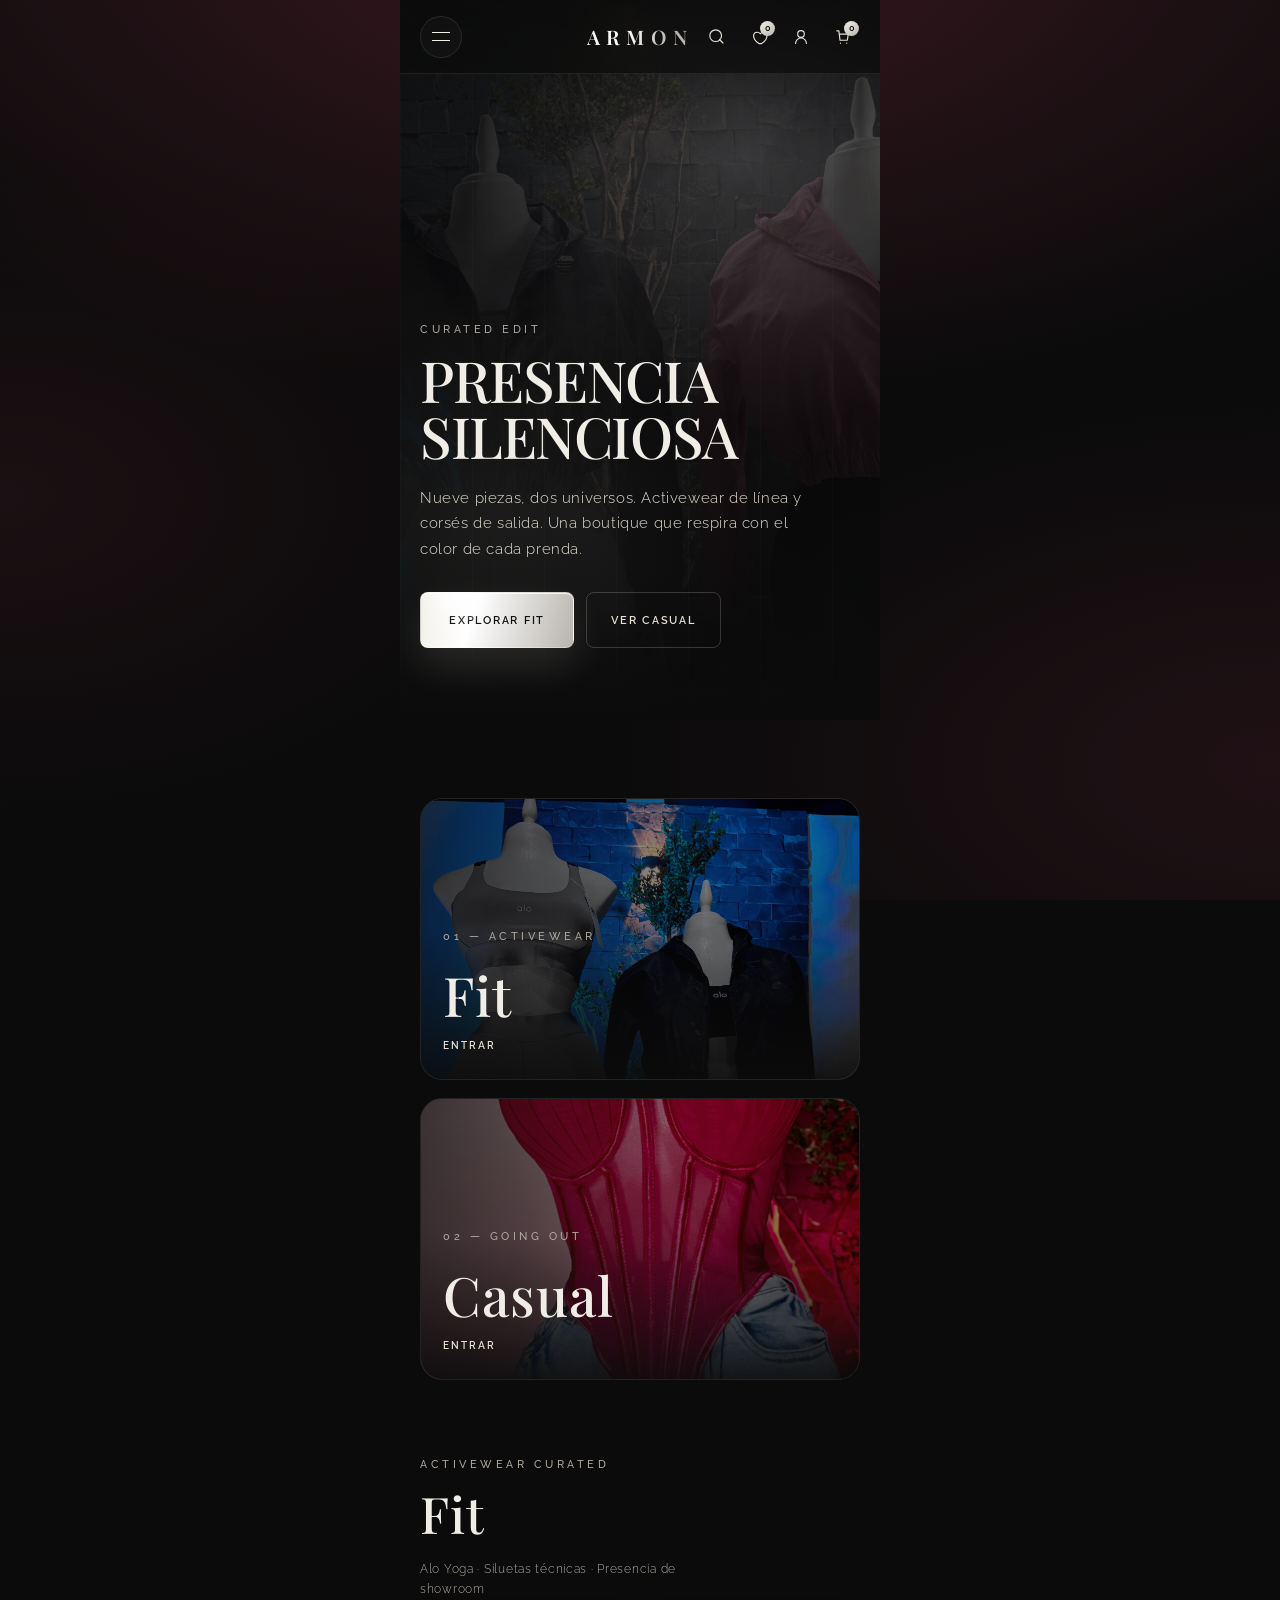
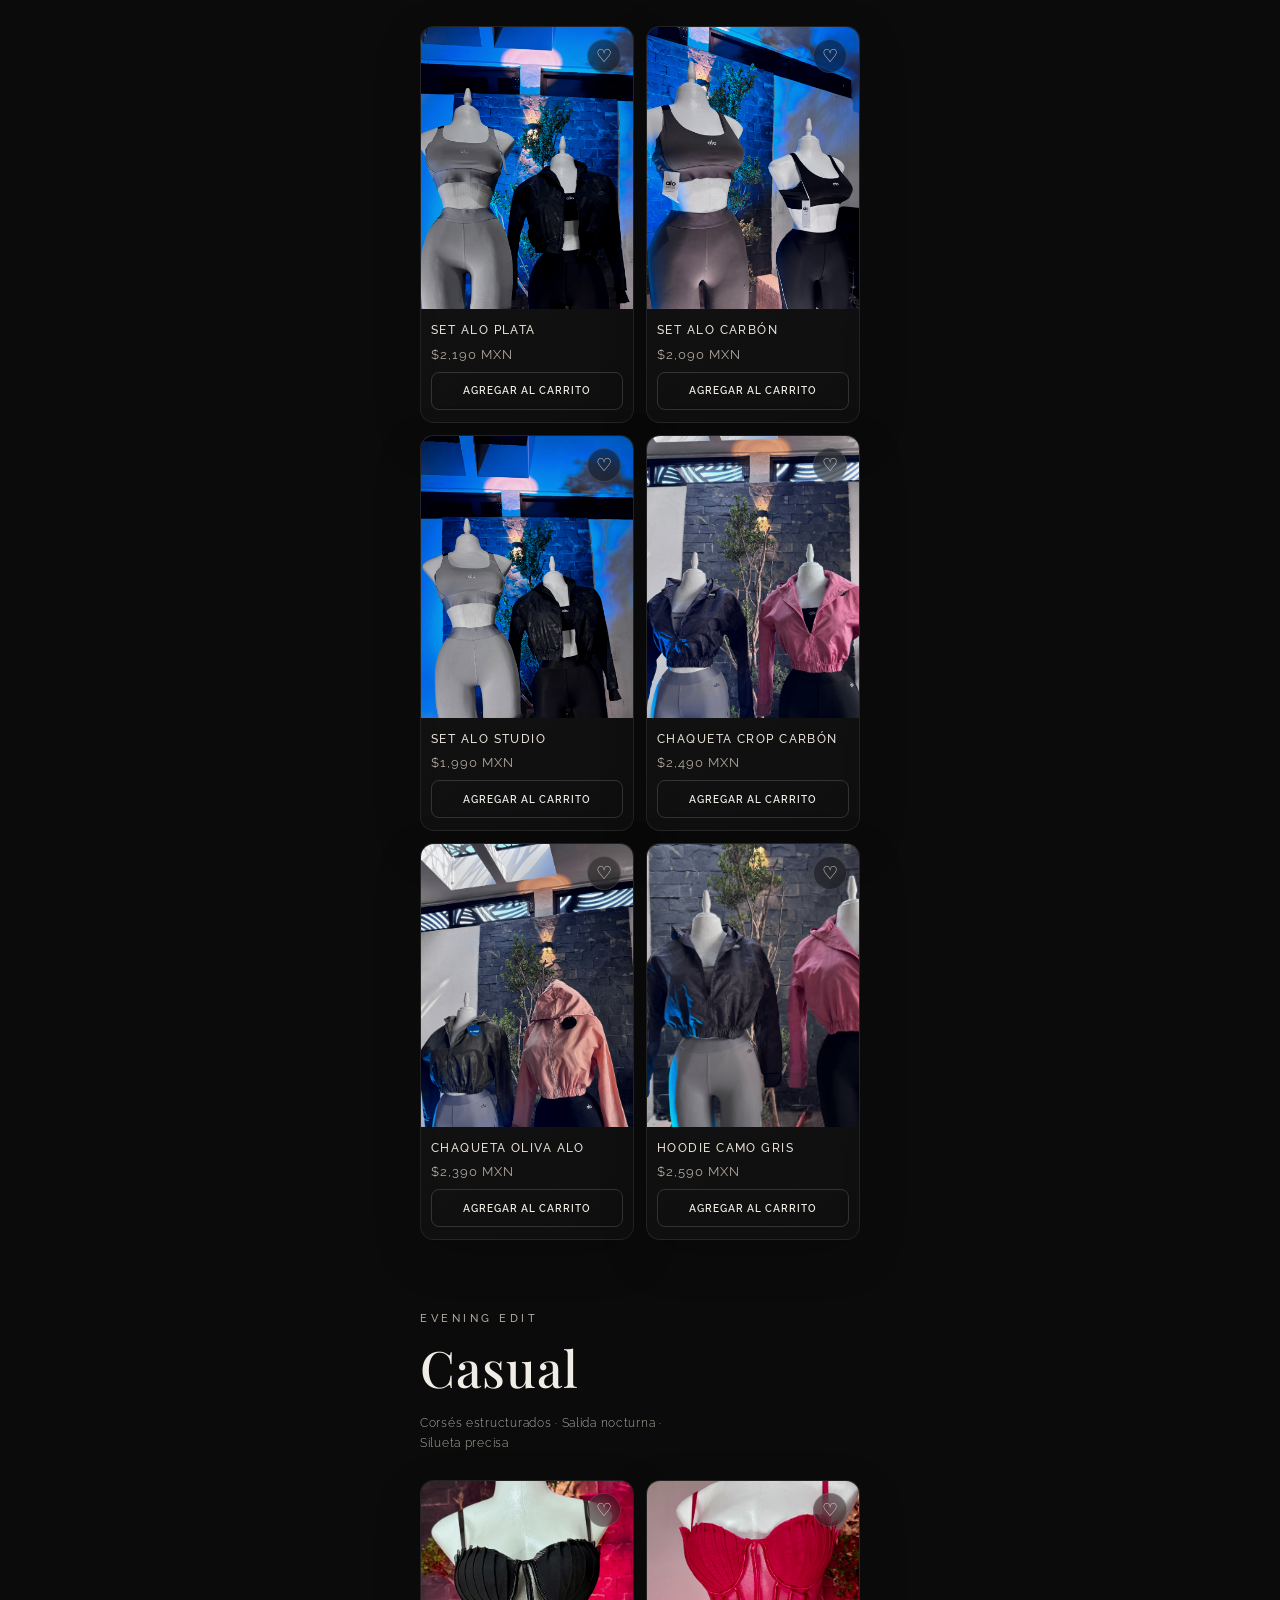
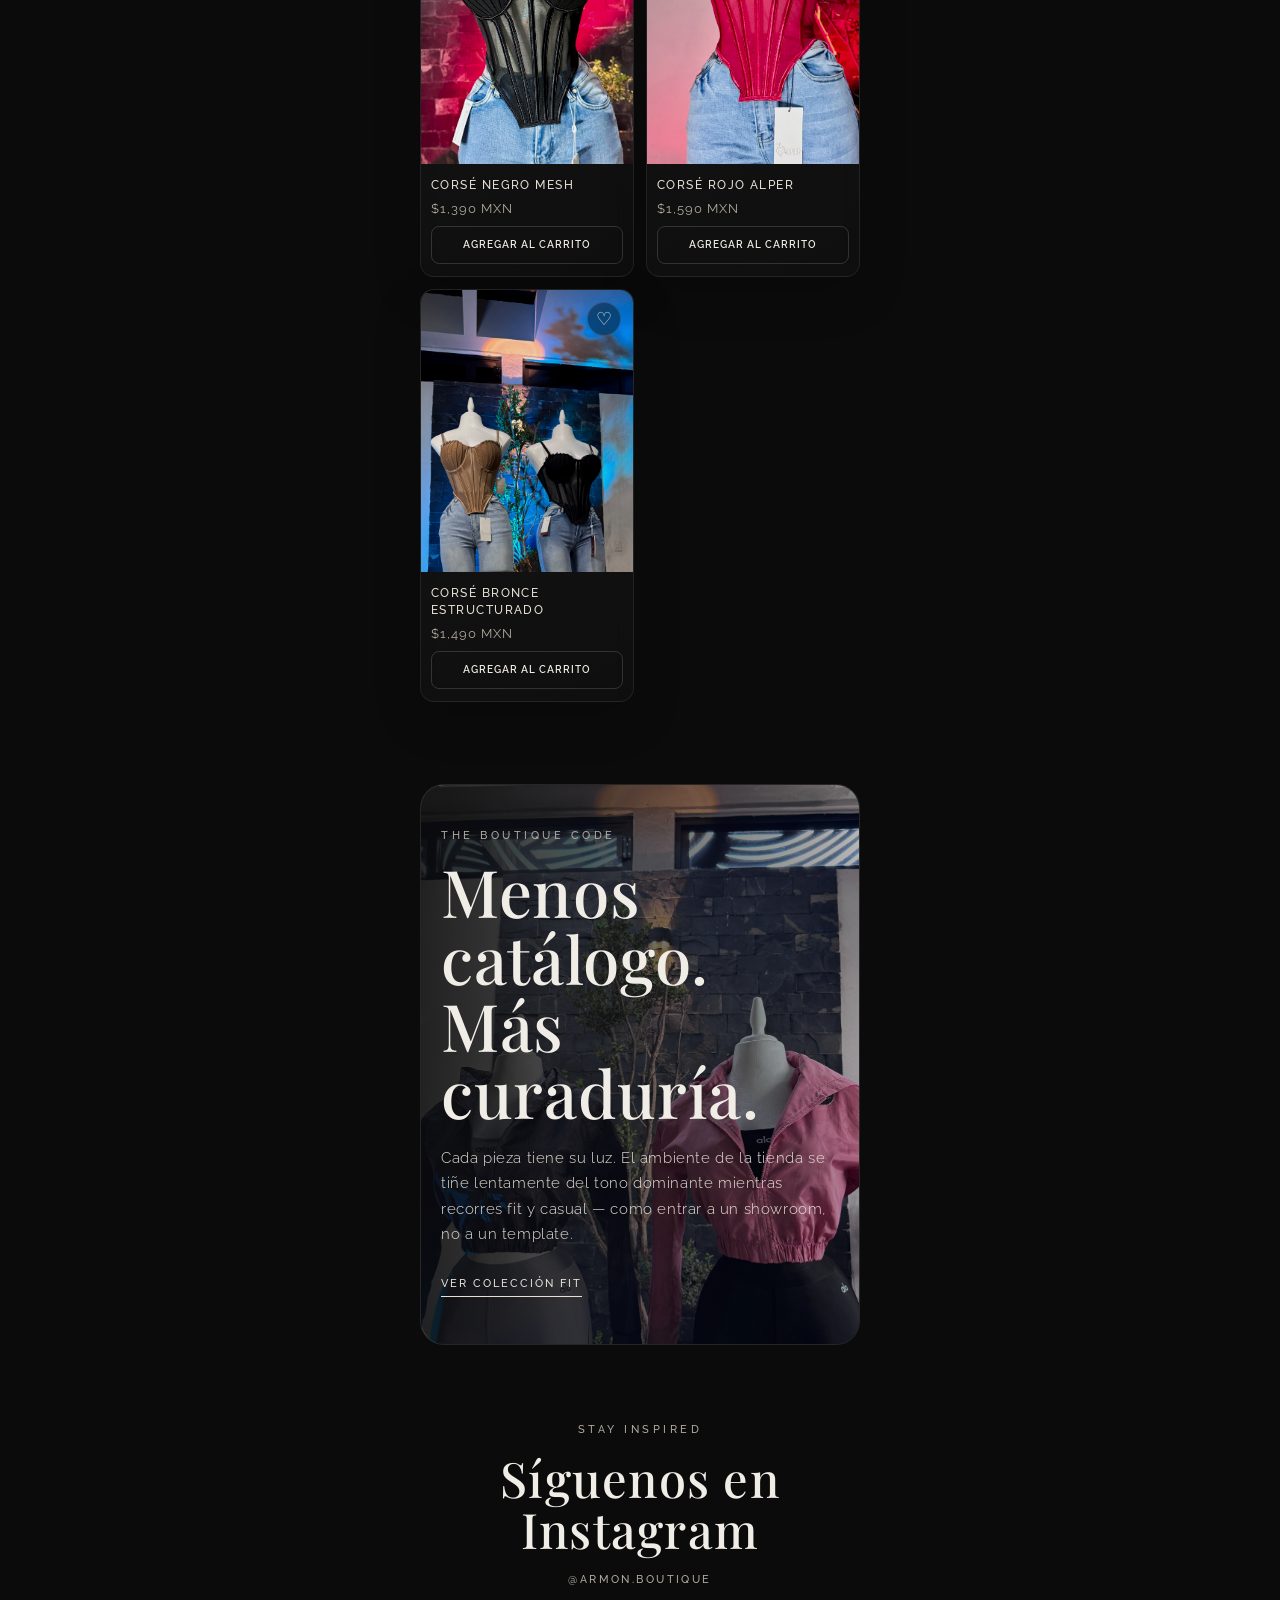
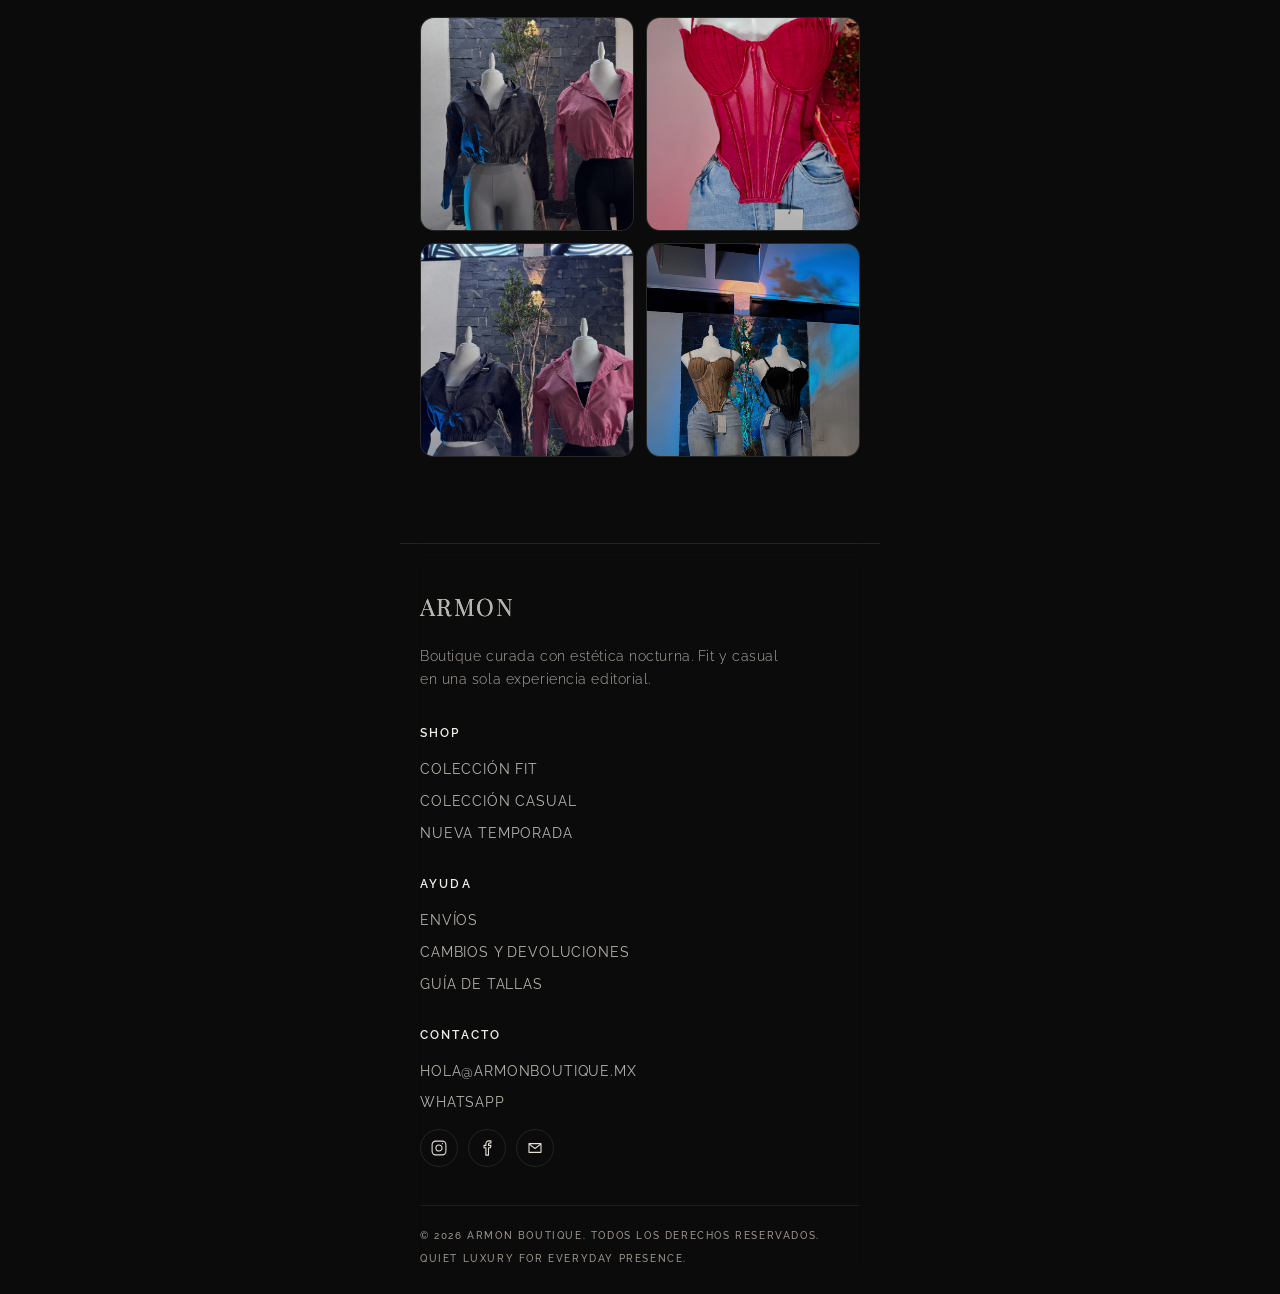
==== index.html @ ad7e3bed "Compact catalog grid and add favorites panel in header - Restore 2-column product grid with smaller " ====
<!DOCTYPE html>
<html lang="es">
  <head>
    <meta charset="UTF-8" />
    <meta name="viewport" content="width=device-width, initial-scale=1.0" />
    <meta
      name="description"
      content="Armon Boutique: curaduría premium de ropa fit y casual. Piezas seleccionadas con estética editorial, no tienda genérica."
    />
    <title>Armon Boutique | Curaduría Fit &amp; Casual</title>
    <link rel="canonical" href="https://armon.myzenith.space/" />
    <meta property="og:site_name" content="Armon Boutique" />
    <meta property="og:type" content="website" />
    <meta property="og:url" content="https://armon.myzenith.space/" />
    <meta property="og:title" content="Armon Boutique | Curaduría Fit &amp; Casual" />
    <meta
      property="og:description"
      content="Nueve piezas curadas: activewear Alo y corsés ALPER. Una experiencia boutique con ambiente que respira el color de cada prenda."
    />
    <meta property="og:image" content="https://armon.myzenith.space/IMG-20260628-WA0031.jpg" />
    <meta property="og:image:secure_url" content="https://armon.myzenith.space/IMG-20260628-WA0031.jpg" />
    <meta property="og:image:width" content="1200" />
    <meta property="og:image:height" content="1600" />
    <meta property="og:image:alt" content="Curaduría premium Alo Yoga en Armon Boutique" />
    <meta name="twitter:card" content="summary_large_image" />
    <meta name="twitter:title" content="Armon Boutique | Curaduría Fit &amp; Casual" />
    <meta
      name="twitter:description"
      content="Ropa fit y casual curada. Ambiente dinámico que sigue el tono de cada prenda."
    />
    <meta name="twitter:image" content="https://armon.myzenith.space/IMG-20260628-WA0031.jpg" />
    <link rel="preload" as="image" href="./IMG-20260628-WA0031.jpg" />
    <link rel="preconnect" href="https://fonts.googleapis.com" />
    <link rel="preconnect" href="https://fonts.gstatic.com" crossorigin />
    <link
      href="https://fonts.googleapis.com/css2?family=Playfair+Display:wght@400;500;600&family=Raleway:wght@300;400;500;600&display=swap"
      rel="stylesheet"
    />
    <link rel="stylesheet" href="./styles.css" />
  </head>
  <body>
    <div class="ambient-bg" aria-hidden="true"></div>

    <header class="site-header" aria-label="Navegación principal">
      <div class="nav-shell">
        <button class="menu-toggle" type="button" aria-label="Abrir menú" aria-expanded="false">
          <span></span>
          <span></span>
        </button>

        <nav class="main-nav" aria-label="Secciones">
          <a href="#inicio">Inicio</a>
          <a href="#fit">Fit</a>
          <a href="#casual">Casual</a>
          <a href="#contacto">Contacto</a>
        </nav>

        <a class="brand" href="#inicio" aria-label="Armon Boutique inicio">ARMON</a>

        <div class="header-actions" aria-label="Acciones de tienda">
          <button id="openSearch" type="button" aria-label="Buscar productos" aria-controls="searchPanel">
            <svg viewBox="0 0 24 24" aria-hidden="true">
              <path d="m20 20-4.7-4.7m2.7-5.1a7.8 7.8 0 1 1-15.6 0 7.8 7.8 0 0 1 15.6 0Z" />
            </svg>
          </button>
          <button id="openFavorites" class="favorites-icon" type="button" aria-label="Abrir favoritos" aria-controls="favoritesPanel">
            <svg viewBox="0 0 24 24" aria-hidden="true">
              <path d="M12 20.8s-7.2-4.6-7.2-10.1c0-2.8 2.2-5 5-5 1.6 0 3 .8 3.9 2 1-1.2 2.4-2 3.9-2 2.8 0 5 2.2 5 5 0 5.5-7.2 10.1-7.2 10.1Z" />
            </svg>
            <span id="favoritesCount">0</span>
          </button>
          <button id="openProfile" type="button" aria-label="Abrir perfil" aria-controls="profilePanel">
            <svg viewBox="0 0 24 24" aria-hidden="true">
              <path d="M12 12.3a4.4 4.4 0 1 0 0-8.8 4.4 4.4 0 0 0 0 8.8Zm7.2 8.2a7.2 7.2 0 0 0-14.4 0" />
            </svg>
          </button>
          <button id="openCart" class="cart-icon" type="button" aria-label="Abrir carrito" aria-controls="cartPanel">
            <svg viewBox="0 0 24 24" aria-hidden="true">
              <path d="M7 8.2h12l-1.2 8.1H8L6.5 3.8H3.7m4.9 16.4h.1m8.2 0h.1" />
            </svg>
            <span id="cartCount">0</span>
          </button>
        </div>
      </div>
    </header>

    <main>
      <section class="hero" id="inicio" data-accent-color="#6b7078">
        <div class="hero-media" aria-hidden="true"></div>
        <div class="hero-overlay"></div>
        <div class="hero-glow" aria-hidden="true"></div>

        <div class="hero-content">
          <p class="eyebrow reveal">CURATED EDIT</p>
          <h1 class="reveal">PRESENCIA<br />SILENCIOSA</h1>
          <p class="hero-copy reveal">
            Nueve piezas, dos universos. Activewear de línea y corsés de salida.
            Una boutique que respira con el color de cada prenda.
          </p>
          <div class="hero-actions reveal">
            <a class="premium-button" href="#fit">Explorar Fit</a>
            <a class="ghost-button" href="#casual">Ver Casual</a>
          </div>
        </div>
      </section>

      <section class="collection-gateways section-pad" aria-label="Colecciones">
        <a class="gateway-card gateway-fit reveal" href="#fit" data-category-filter="Fit" data-accent-color="#6b7a88">
          <img src="./IMG-20260628-WA0036.jpg" alt="Colección Fit Alo Yoga" loading="lazy" />
          <div class="gateway-copy">
            <p class="eyebrow">01 — Activewear</p>
            <h2>Fit</h2>
            <span class="gateway-link">Entrar</span>
          </div>
        </a>
        <a class="gateway-card gateway-casual reveal" href="#casual" data-category-filter="Casual" data-accent-color="#8f3048">
          <img src="./IMG-20260628-WA0032.jpg" alt="Colección Casual ALPER" loading="lazy" />
          <div class="gateway-copy">
            <p class="eyebrow">02 — Going Out</p>
            <h2>Casual</h2>
            <span class="gateway-link">Entrar</span>
          </div>
        </a>
      </section>

      <section class="collection-section section-pad" id="fit" data-accent-color="#6b7a88" aria-labelledby="fit-title">
        <div class="section-head reveal">
          <div>
            <p class="eyebrow">Activewear Curated</p>
            <h2 id="fit-title">Fit</h2>
          </div>
          <p class="section-note">Alo Yoga · Siluetas técnicas · Presencia de showroom</p>
        </div>

        <div class="product-grid">
          <article class="product-card reveal" data-product-id="set-alo-plata" data-product-name="Set Alo Plata" data-product-price="2190" data-product-category="Fit" data-accent-color="#aeb2b8">
                        <button class="favorite-button" type="button" aria-label="Guardar Set Alo Plata" aria-pressed="false"><span aria-hidden="true">&#9825;</span></button>
            <img class="product-photo" src="./IMG-20260628-WA0036.jpg" alt="Set Alo Plata en maniquí" loading="lazy" />
            <div class="product-info">
              <h3>Set Alo Plata</h3>
              <p class="product-price">$2,190 MXN</p>
              <button class="cart-button" type="button">Agregar al carrito</button>
            </div>
          </article>

          <article class="product-card reveal" data-product-id="set-alo-carbon" data-product-name="Set Alo Carbón" data-product-price="2090" data-product-category="Fit" data-accent-color="#5a5856">
                        <button class="favorite-button" type="button" aria-label="Guardar Set Alo Carbón" aria-pressed="false"><span aria-hidden="true">&#9825;</span></button>
            <img class="product-photo" src="./IMG-20260628-WA0026.jpg" alt="Set Alo Carbón con piping" loading="lazy" />
            <div class="product-info">
              <h3>Set Alo Carbón</h3>
              <p class="product-price">$2,090 MXN</p>
              <button class="cart-button" type="button">Agregar al carrito</button>
            </div>
          </article>

          <article class="product-card reveal" data-product-id="set-alo-studio" data-product-name="Set Alo Studio" data-product-price="1990" data-product-category="Fit" data-accent-color="#c4c8cc">
                        <button class="favorite-button" type="button" aria-label="Guardar Set Alo Studio" aria-pressed="false"><span aria-hidden="true">&#9825;</span></button>
            <img class="product-photo" src="./IMG-20260628-WA0023.jpg" alt="Set Alo Studio plata con chaqueta negra" loading="lazy" />
            <div class="product-info">
              <h3>Set Alo Studio</h3>
              <p class="product-price">$1,990 MXN</p>
              <button class="cart-button" type="button">Agregar al carrito</button>
            </div>
          </article>

          <article class="product-card reveal" data-product-id="chaqueta-carbon" data-product-name="Chaqueta Crop Carbón" data-product-price="2490" data-product-category="Fit" data-accent-color="#48464a">
                        <button class="favorite-button" type="button" aria-label="Guardar Chaqueta Crop Carbón" aria-pressed="false"><span aria-hidden="true">&#9825;</span></button>
            <img class="product-photo" src="./IMG-20260628-WA0028.jpg" alt="Chaqueta crop carbón Alo" loading="lazy" />
            <div class="product-info">
              <h3>Chaqueta Crop Carbón</h3>
              <p class="product-price">$2,490 MXN</p>
              <button class="cart-button" type="button">Agregar al carrito</button>
            </div>
          </article>

          <article class="product-card reveal" data-product-id="chaqueta-oliva" data-product-name="Chaqueta Oliva Alo" data-product-price="2390" data-product-category="Fit" data-accent-color="#4f4e38">
                        <button class="favorite-button" type="button" aria-label="Guardar Chaqueta Oliva Alo" aria-pressed="false"><span aria-hidden="true">&#9825;</span></button>
            <img class="product-photo" src="./IMG-20260628-WA0030.jpg" alt="Chaqueta oliva camo Alo" loading="lazy" />
            <div class="product-info">
              <h3>Chaqueta Oliva Alo</h3>
              <p class="product-price">$2,390 MXN</p>
              <button class="cart-button" type="button">Agregar al carrito</button>
            </div>
          </article>

          <article class="product-card reveal" data-product-id="hoodie-camo-gris" data-product-name="Hoodie Camo Gris" data-product-price="2590" data-product-category="Fit" data-accent-color="#7a7976">
                        <button class="favorite-button" type="button" aria-label="Guardar Hoodie Camo Gris" aria-pressed="false"><span aria-hidden="true">&#9825;</span></button>
            <img class="product-photo" src="./IMG-20260628-WA0031.jpg" alt="Hoodie camo gris Alo con leggings" loading="lazy" />
            <div class="product-info">
              <h3>Hoodie Camo Gris</h3>
              <p class="product-price">$2,590 MXN</p>
              <button class="cart-button" type="button">Agregar al carrito</button>
            </div>
          </article>
        </div>
      </section>

      <section class="collection-section section-pad" id="casual" data-accent-color="#8f3048" aria-labelledby="casual-title">
        <div class="section-head reveal">
          <div>
            <p class="eyebrow">Evening Edit</p>
            <h2 id="casual-title">Casual</h2>
          </div>
          <p class="section-note">Corsés estructurados · Salida nocturna · Silueta precisa</p>
        </div>

        <div class="product-grid">
          <article class="product-card reveal" data-product-id="corse-negro" data-product-name="Corsé Negro Mesh" data-product-price="1390" data-product-category="Casual" data-accent-color="#1a1420">
                        <button class="favorite-button" type="button" aria-label="Guardar Corsé Negro Mesh" aria-pressed="false"><span aria-hidden="true">&#9825;</span></button>
            <img class="product-photo" src="./IMG-20260628-WA0021.jpg" alt="Corsé negro mesh con jeans" loading="lazy" />
            <div class="product-info">
              <h3>Corsé Negro Mesh</h3>
              <p class="product-price">$1,390 MXN</p>
              <button class="cart-button" type="button">Agregar al carrito</button>
            </div>
          </article>

          <article class="product-card reveal" data-product-id="corse-rojo-alper" data-product-name="Corsé Rojo ALPER" data-product-price="1590" data-product-category="Casual" data-accent-color="#b8143f">
                        <button class="favorite-button" type="button" aria-label="Guardar Corsé Rojo ALPER" aria-pressed="false"><span aria-hidden="true">&#9825;</span></button>
            <img class="product-photo" src="./IMG-20260628-WA0032.jpg" alt="Corsé rojo ALPER con jeans" loading="lazy" />
            <div class="product-info">
              <h3>Corsé Rojo ALPER</h3>
              <p class="product-price">$1,590 MXN</p>
              <button class="cart-button" type="button">Agregar al carrito</button>
            </div>
          </article>

          <article class="product-card reveal" data-product-id="corse-bronce" data-product-name="Corsé Bronce Estructurado" data-product-price="1490" data-product-category="Casual" data-accent-color="#96704e">
                        <button class="favorite-button" type="button" aria-label="Guardar Corsé Bronce Estructurado" aria-pressed="false"><span aria-hidden="true">&#9825;</span></button>
            <img class="product-photo" src="./IMG-20260628-WA0035.jpg" alt="Corsé bronce estructurado con jeans" loading="lazy" />
            <div class="product-info">
              <h3>Corsé Bronce Estructurado</h3>
              <p class="product-price">$1,490 MXN</p>
              <button class="cart-button" type="button">Agregar al carrito</button>
            </div>
          </article>
        </div>
      </section>

      <section class="editorial" aria-labelledby="editorial-title" data-accent-color="#3d4248">
        <div class="editorial-image" aria-hidden="true"></div>
        <div class="editorial-copy reveal">
          <p class="eyebrow">THE BOUTIQUE CODE</p>
          <h2 id="editorial-title">Menos catálogo.<br />Más curaduría.</h2>
          <p>
            Cada pieza tiene su luz. El ambiente de la tienda se tiñe lentamente del tono
            dominante mientras recorres fit y casual — como entrar a un showroom, no a un template.
          </p>
          <a class="underlined-link" href="#fit">Ver colección Fit</a>
        </div>
      </section>

      <section class="instagram section-pad" aria-labelledby="instagram-title">
        <div class="instagram-head reveal">
          <p class="eyebrow">STAY INSPIRED</p>
          <h2 id="instagram-title">Síguenos en Instagram</h2>
          <a
            href="https://www.instagram.com/armonik_ar?igsh=OThqNmZnaWZyMjNq"
            target="_blank"
            rel="noreferrer"
            >@armon.boutique</a
          >
        </div>

        <div class="instagram-grid">
          <a class="insta-shot reveal" href="https://www.instagram.com/armonik_ar?igsh=OThqNmZnaWZyMjNq" target="_blank" rel="noreferrer" aria-label="Ver Instagram de Armon Boutique">
            <img src="./IMG-20260628-WA0031.jpg" alt="" loading="lazy" />
          </a>
          <a class="insta-shot reveal" href="https://www.instagram.com/armonik_ar?igsh=OThqNmZnaWZyMjNq" target="_blank" rel="noreferrer" aria-label="Ver Instagram de Armon Boutique">
            <img src="./IMG-20260628-WA0032.jpg" alt="" loading="lazy" />
          </a>
          <a class="insta-shot reveal" href="https://www.instagram.com/armonik_ar?igsh=OThqNmZnaWZyMjNq" target="_blank" rel="noreferrer" aria-label="Ver Instagram de Armon Boutique">
            <img src="./IMG-20260628-WA0028.jpg" alt="" loading="lazy" />
          </a>
          <a class="insta-shot reveal" href="https://www.instagram.com/armonik_ar?igsh=OThqNmZnaWZyMjNq" target="_blank" rel="noreferrer" aria-label="Ver Instagram de Armon Boutique">
            <img src="./IMG-20260628-WA0035.jpg" alt="" loading="lazy" />
          </a>
        </div>
      </section>
    </main>

    <footer class="site-footer" id="contacto">
      <div class="footer-grid">
        <div class="footer-brand">
          <a class="brand" href="#inicio">ARMON</a>
          <p>
            Boutique curada con estética nocturna. Fit y casual en una sola experiencia editorial.
          </p>
        </div>

        <div>
          <h3>Shop</h3>
          <a href="#fit">Colección Fit</a>
          <a href="#casual">Colección Casual</a>
          <a href="#inicio">Nueva temporada</a>
        </div>

        <div>
          <h3>Ayuda</h3>
          <a href="#contacto" data-help-topic="Envíos">Envíos</a>
          <a href="#contacto" data-help-topic="Cambios y devoluciones">Cambios y devoluciones</a>
          <a href="#contacto" data-help-topic="Guía de tallas">Guía de tallas</a>
        </div>

        <div>
          <h3>Contacto</h3>
          <a href="mailto:hola@armonboutique.mx">hola@armonboutique.mx</a>
          <a href="https://wa.me/525500000000">WhatsApp</a>
          <div class="social-icons" aria-label="Redes sociales">
            <a href="https://www.instagram.com/armonik_ar?igsh=OThqNmZnaWZyMjNq" target="_blank" rel="noreferrer" aria-label="Instagram">
              <svg viewBox="0 0 24 24" aria-hidden="true">
                <path d="M7.6 2.8h8.8a4.8 4.8 0 0 1 4.8 4.8v8.8a4.8 4.8 0 0 1-4.8 4.8H7.6a4.8 4.8 0 0 1-4.8-4.8V7.6a4.8 4.8 0 0 1 4.8-4.8Zm8.9 3.4h.1M12 16.1a4.1 4.1 0 1 0 0-8.2 4.1 4.1 0 0 0 0 8.2Z" />
              </svg>
            </a>
            <a href="#contacto" aria-label="Facebook">
              <svg viewBox="0 0 24 24" aria-hidden="true">
                <path d="M14 8.5V6.7c0-.8.6-1.3 1.4-1.3h1.8V2.5h-2.5a4 4 0 0 0-4.2 4.1v1.9H8v3.1h2.5v9.9H14v-9.9h2.7l.5-3.1H14Z" />
              </svg>
            </a>
            <a href="mailto:hola@armonboutique.mx" aria-label="Mensaje">
              <svg viewBox="0 0 24 24" aria-hidden="true">
                <path d="M4 6.2h16v11.6H4V6.2Zm1.2 1.3 6.8 5.2 6.8-5.2" />
              </svg>
            </a>
          </div>
        </div>
      </div>

      <div class="footer-bottom">
        <p>© 2026 ARMON BOUTIQUE. Todos los derechos reservados.</p>
        <p>Quiet luxury for everyday presence.</p>
      </div>
    </footer>

    <div class="panel-scrim" data-close-panels hidden></div>

    <aside class="shop-panel" id="searchPanel" aria-hidden="true" aria-labelledby="searchPanelTitle">
      <div class="panel-header">
        <div>
          <p class="eyebrow">Buscar</p>
          <h2 id="searchPanelTitle">Encuentra tu pieza</h2>
        </div>
        <button class="panel-close" type="button" data-close-panels aria-label="Cerrar búsqueda">Cerrar</button>
      </div>
      <form class="search-form">
        <label for="searchInput">Producto o categoría</label>
        <div>
          <input id="searchInput" name="search" type="search" placeholder="Ej. fit, casual, corsé, alo" autocomplete="off" />
          <button type="submit">Buscar</button>
        </div>
      </form>
      <div class="panel-list" id="searchResults" aria-live="polite"></div>
    </aside>

    <aside class="shop-panel" id="favoritesPanel" aria-hidden="true" aria-labelledby="favoritesPanelTitle">
      <div class="panel-header">
        <div>
          <p class="eyebrow">Guardados</p>
          <h2 id="favoritesPanelTitle">Tus favoritos</h2>
        </div>
        <button class="panel-close" type="button" data-close-panels aria-label="Cerrar favoritos">Cerrar</button>
      </div>
      <div class="panel-list" id="favoritesItems" aria-live="polite"></div>
    </aside>

    <aside class="shop-panel" id="profilePanel" aria-hidden="true" aria-labelledby="profilePanelTitle">
      <div class="panel-header">
        <div>
          <p class="eyebrow">Perfil</p>
          <h2 id="profilePanelTitle">Tus datos</h2>
        </div>
        <button class="panel-close" type="button" data-close-panels aria-label="Cerrar perfil">Cerrar</button>
      </div>
      <form class="profile-form">
        <label for="profileName">Nombre</label>
        <input id="profileName" name="name" type="text" placeholder="Tu nombre" autocomplete="name" />
        <label for="profileEmail">Correo</label>
        <input id="profileEmail" name="email" type="email" placeholder="tuemail@armon.com" autocomplete="email" />
        <label for="profilePhone">WhatsApp</label>
        <input id="profilePhone" name="phone" type="tel" placeholder="+52..." autocomplete="tel" />
        <button class="panel-primary" type="submit">Guardar info</button>
      </form>
      <p class="saved-note" id="profileStatus">Tu información se guarda en este navegador.</p>
      <button class="panel-secondary" id="clearSavedData" type="button">Borrar datos guardados</button>
    </aside>

    <aside class="shop-panel cart-panel" id="cartPanel" aria-hidden="true" aria-labelledby="cartPanelTitle">
      <div class="panel-header">
        <div>
          <p class="eyebrow">Carrito</p>
          <h2 id="cartPanelTitle">Tu selección</h2>
        </div>
        <button class="panel-close" type="button" data-close-panels aria-label="Cerrar carrito">Cerrar</button>
      </div>
      <div class="panel-list" id="cartItems" aria-live="polite"></div>
      <div class="cart-summary">
        <span>Total</span>
        <strong id="cartTotal">$0 MXN</strong>
      </div>
      <div class="panel-actions">
        <button class="panel-secondary" id="clearCart" type="button">Vaciar</button>
        <button class="panel-primary" id="checkoutButton" type="button">Preparar pedido</button>
      </div>
    </aside>

    <div class="cart-toast" role="status" aria-live="polite">Producto agregado al carrito</div>

    <script src="./script.js"></script>
  </body>
</html>
---- styles.css ----
:root {
  --black: #0b0b0b;
  --panel: rgba(13, 13, 13, 0.72);
  --panel-strong: rgba(15, 15, 15, 0.82);
  --text: #f0ece6;
  --text-soft: #e6e0d7;
  --muted: #afa89f;
  --muted-deep: #9e978d;
  --silver: #f1eee8;
  --chrome: #b8b4ae;
  --line: rgba(255, 255, 255, 0.1);
  --line-strong: rgba(255, 255, 255, 0.15);
  --glow: rgba(241, 238, 232, 0.12);
  --accent-color: #0b0b0b;
  --serif: "Playfair Display", Georgia, serif;
  --sans: "Raleway", Arial, sans-serif;
  --mobile-shell: 480px;
}

@property --accent-color {
  syntax: "<color>";
  inherits: true;
  initial-value: #0b0b0b;
}

html {
  transition: --accent-color 3.2s ease;
}

* {
  box-sizing: border-box;
}

html {
  scroll-behavior: smooth;
}

body {
  margin: 0;
  min-width: 320px;
  color: var(--text);
  background: var(--black);
  font-family: var(--sans);
  font-weight: 400;
  letter-spacing: 0.08em;
}

.ambient-bg {
  position: fixed;
  inset: 0;
  z-index: -1;
  background:
    radial-gradient(ellipse 120% 85% at 50% -8%, color-mix(in srgb, var(--accent-color) 34%, transparent), transparent 62%),
    radial-gradient(ellipse 90% 70% at 100% 85%, color-mix(in srgb, var(--accent-color) 16%, transparent), transparent 58%),
    radial-gradient(ellipse 75% 65% at 0% 55%, color-mix(in srgb, var(--accent-color) 12%, transparent), transparent 55%),
    var(--black);
}

body.nav-open {
  overflow: hidden;
}

a {
  color: inherit;
  text-decoration: none;
}

button {
  border: 0;
  color: inherit;
  background: none;
  cursor: pointer;
  font: inherit;
}

svg {
  display: block;
}

.site-header {
  position: fixed;
  top: 0;
  left: 0;
  z-index: 50;
  width: 100%;
  height: 74px;
  border-bottom: 1px solid rgba(255, 255, 255, 0.08);
  background: rgba(11, 11, 11, 0.62);
  backdrop-filter: blur(16px);
}

.nav-shell {
  position: relative;
  display: grid;
  grid-template-columns: 44px 1fr auto;
  align-items: center;
  width: min(1500px, 100%);
  height: 100%;
  margin: 0 auto;
  padding: 0 20px;
}

.brand {
  justify-self: center;
  background: linear-gradient(105deg, var(--silver) 0%, #ffffff 34%, var(--chrome) 78%);
  color: transparent;
  font-family: var(--serif);
  font-size: 22px;
  font-weight: 600;
  letter-spacing: 0.32em;
  line-height: 1;
  text-transform: uppercase;
  text-shadow: 0 0 24px rgba(241, 238, 232, 0.12);
  -webkit-background-clip: text;
  background-clip: text;
}

.nav-shell > .brand {
  position: absolute;
  left: 50%;
  transform: translateX(-50%);
}

.main-nav {
  position: fixed;
  top: 74px;
  right: 16px;
  left: 16px;
  display: grid;
  gap: 2px;
  padding: 12px;
  border: 1px solid var(--line);
  border-radius: 18px;
  background:
    linear-gradient(180deg, rgba(255, 255, 255, 0.045), rgba(255, 255, 255, 0.018)),
    rgba(13, 13, 13, 0.96);
  box-shadow: 0 24px 70px rgba(0, 0, 0, 0.45);
  backdrop-filter: blur(16px);
  opacity: 0;
  pointer-events: none;
  transform: translateY(-12px);
  transition: opacity 0.25s ease, transform 0.25s ease;
}

body.nav-open .main-nav {
  opacity: 1;
  pointer-events: auto;
  transform: translateY(0);
}

.main-nav a,
.underlined-link,
.product-info h3,
.product-info p,
.product-info button,
.footer-grid h3,
.footer-grid a,
.footer-bottom p,
.instagram-head a {
  text-transform: uppercase;
}

.main-nav a {
  position: relative;
  padding: 15px 16px;
  color: var(--text-soft);
  font-size: 11px;
  font-weight: 500;
  letter-spacing: 0.18em;
  transition: color 0.25s ease, text-shadow 0.25s ease;
}

.main-nav a::after,
.underlined-link::after {
  position: absolute;
  right: 0;
  bottom: 7px;
  left: 0;
  height: 1px;
  background: currentColor;
  content: "";
  transform: scaleX(0);
  transform-origin: left;
  transition: transform 0.25s ease;
}

.main-nav a:hover,
.main-nav a:focus-visible {
  color: #ffffff;
  text-shadow: 0 0 16px rgba(241, 238, 232, 0.34);
}

.main-nav a:hover::after,
.main-nav a:focus-visible::after,
.underlined-link:hover::after,
.underlined-link:focus-visible::after {
  transform: scaleX(1);
}

.menu-toggle {
  position: relative;
  z-index: 2;
  display: grid;
  gap: 7px;
  width: 42px;
  height: 42px;
  place-content: center;
  border: 1px solid var(--line);
  border-radius: 50%;
  background: rgba(255, 255, 255, 0.025);
}

.menu-toggle span {
  display: block;
  width: 18px;
  height: 1px;
  background: var(--text);
  transition: transform 0.25s ease;
}

body.nav-open .menu-toggle span:first-child {
  transform: translateY(4px) rotate(45deg);
}

body.nav-open .menu-toggle span:last-child {
  transform: translateY(-4px) rotate(-45deg);
}

.header-actions {
  justify-self: end;
  display: flex;
  align-items: center;
  gap: 8px;
}

.header-actions button {
  position: relative;
  display: grid;
  width: 34px;
  height: 34px;
  place-items: center;
  border: 1px solid transparent;
  border-radius: 50%;
  color: var(--text-soft);
  transition: border-color 0.25s ease, box-shadow 0.25s ease, color 0.25s ease;
}

.header-actions svg {
  width: 18px;
  height: 18px;
  fill: none;
  stroke: currentColor;
  stroke-linecap: round;
  stroke-linejoin: round;
  stroke-width: 1.55;
}

.header-actions button:hover,
.header-actions button:focus-visible {
  border-color: rgba(255, 255, 255, 0.16);
  color: #ffffff;
  box-shadow: 0 0 24px rgba(241, 238, 232, 0.08);
}

.cart-icon span,
.favorites-icon span {
  position: absolute;
  top: 0;
  right: 0;
  display: grid;
  min-width: 15px;
  height: 15px;
  place-items: center;
  border-radius: 999px;
  color: var(--black);
  background: linear-gradient(135deg, var(--silver), var(--chrome));
  font-size: 9px;
  font-weight: 600;
  letter-spacing: 0;
}

.favorites-icon svg {
  fill: none;
}

.hero {
  position: relative;
  display: grid;
  min-height: 720px;
  overflow: hidden;
  isolation: isolate;
}

.hero-media,
.hero-overlay,
.hero-glow,
.hero::after {
  position: absolute;
  inset: 0;
}

.hero-media {
  z-index: -4;
  background:
    linear-gradient(115deg, rgba(11, 11, 11, 0.22), rgba(11, 11, 11, 0.52)),
    url("./IMG-20260628-WA0031.jpg") 50% 22% / cover;
  filter: saturate(82%) contrast(108%) brightness(68%);
  transform: scale(1.01);
}

.hero-overlay {
  z-index: -3;
  background:
    linear-gradient(0deg, rgba(11, 11, 11, 0.97) 0%, rgba(11, 11, 11, 0.74) 34%, rgba(11, 11, 11, 0.18) 100%),
    linear-gradient(90deg, rgba(11, 11, 11, 0.72) 0%, rgba(11, 11, 11, 0.16) 72%),
    radial-gradient(circle at 72% 18%, rgba(241, 238, 232, 0.1), transparent 18rem);
}

.hero-glow {
  z-index: -2;
  background:
    radial-gradient(circle at 74% 20%, rgba(241, 238, 232, 0.11), transparent 18rem),
    radial-gradient(circle at 18% 72%, rgba(184, 180, 174, 0.08), transparent 16rem);
}

.hero::after {
  z-index: -1;
  background:
    linear-gradient(180deg, rgba(11, 11, 11, 0.72), transparent 22%),
    linear-gradient(0deg, var(--black), transparent 18%),
    linear-gradient(90deg, rgba(255, 255, 255, 0.035), transparent 1px) 0 0 / 72px 100%;
  content: "";
}

.hero-content {
  display: flex;
  flex-direction: column;
  justify-content: end;
  width: min(1500px, 100%);
  margin: 0 auto;
  padding: 132px 20px 72px;
}

.eyebrow {
  margin: 0 0 16px;
  color: var(--muted);
  font-size: 11px;
  font-weight: 500;
  letter-spacing: 0.32em;
  line-height: 1.2;
  text-transform: uppercase;
}

.hero h1,
.section-head h2,
.editorial h2,
.instagram h2 {
  margin: 0;
  color: var(--text);
  font-family: var(--serif);
  font-weight: 500;
}

.hero h1 {
  max-width: 760px;
  font-size: clamp(4.1rem, 17vw, 5.6rem);
  letter-spacing: 0.01em;
  line-height: 0.98;
}

.hero-copy {
  max-width: 430px;
  margin: 22px 0 0;
  color: var(--text-soft);
  font-size: 15px;
  font-weight: 300;
  letter-spacing: 0.04em;
  line-height: 1.7;
}

.premium-button {
  position: relative;
  display: inline-flex;
  align-items: center;
  justify-content: center;
  width: fit-content;
  min-height: 56px;
  margin-top: 30px;
  overflow: hidden;
  padding: 16px 28px;
  border: 1px solid rgba(255, 255, 255, 0.24);
  border-radius: 8px;
  color: #111111;
  background:
    radial-gradient(circle at 22% 0%, rgba(255, 255, 255, 0.78), transparent 34%),
    linear-gradient(105deg, #f1eee8 0%, #ffffff 34%, #b8b4ae 100%);
  box-shadow:
    0 18px 40px rgba(241, 238, 232, 0.12),
    inset 0 1px 0 rgba(255, 255, 255, 0.78);
  font-size: 11px;
  font-weight: 600;
  letter-spacing: 0.16em;
  text-transform: uppercase;
  transition: transform 0.25s ease, box-shadow 0.25s ease;
}

.premium-button::before {
  position: absolute;
  inset: 0;
  background: radial-gradient(circle at 30% 0%, rgba(255, 255, 255, 0.85), transparent 28%);
  content: "";
  opacity: 0.72;
  pointer-events: none;
}

.premium-button:hover,
.premium-button:focus-visible {
  transform: translateY(-2px);
  box-shadow:
    0 24px 58px rgba(241, 238, 232, 0.18),
    inset 0 1px 0 rgba(255, 255, 255, 0.9);
}

.hero-actions {
  display: flex;
  flex-wrap: wrap;
  gap: 12px;
  margin-top: 30px;
}

.hero-actions .premium-button {
  margin-top: 0;
}

.ghost-button {
  display: inline-flex;
  align-items: center;
  justify-content: center;
  min-height: 56px;
  padding: 16px 24px;
  border: 1px solid rgba(255, 255, 255, 0.18);
  border-radius: 8px;
  color: var(--text-soft);
  font-size: 11px;
  font-weight: 600;
  letter-spacing: 0.16em;
  text-transform: uppercase;
  transition: border-color 0.25s ease, color 0.25s ease, transform 0.25s ease;
}

.ghost-button:hover,
.ghost-button:focus-visible {
  border-color: rgba(255, 255, 255, 0.42);
  color: #ffffff;
  transform: translateY(-2px);
}

.hero-indicator {
  display: none;
}

.section-pad {
  width: min(1500px, 100%);
  margin: 0 auto;
  padding: 78px 20px 0;
}

.section-head {
  display: flex;
  align-items: end;
  justify-content: space-between;
  gap: 20px;
  margin-bottom: 26px;
}

.section-head h2 {
  font-size: clamp(2.6rem, 11vw, 3.15rem);
  letter-spacing: 0.02em;
  line-height: 1.05;
}

.underlined-link {
  position: relative;
  display: inline-flex;
  padding-bottom: 10px;
  color: var(--text-soft);
  font-size: 11px;
  font-weight: 500;
  letter-spacing: 0.18em;
  transition: color 0.25s ease, text-shadow 0.25s ease;
  white-space: nowrap;
}

.underlined-link::after {
  bottom: 3px;
  transform: scaleX(1);
}

.underlined-link:hover,
.underlined-link:focus-visible {
  color: #ffffff;
  text-shadow: 0 0 16px rgba(241, 238, 232, 0.22);
}

.section-note {
  max-width: 280px;
  margin: 0;
  color: var(--muted);
  font-size: 12px;
  font-weight: 300;
  letter-spacing: 0.06em;
  line-height: 1.65;
}

.collection-gateways {
  display: grid;
  gap: 18px;
}

.gateway-card {
  position: relative;
  display: block;
  overflow: hidden;
  min-height: 280px;
  border: 1px solid rgba(255, 255, 255, 0.1);
  border-radius: 22px;
  isolation: isolate;
}

.gateway-card img {
  position: absolute;
  inset: 0;
  width: 100%;
  height: 100%;
  object-fit: cover;
  filter: saturate(88%) contrast(106%) brightness(72%);
  transition: transform 0.8s ease;
}

.gateway-card::after {
  position: absolute;
  inset: 0;
  background:
    linear-gradient(0deg, rgba(11, 11, 11, 0.92) 0%, rgba(11, 11, 11, 0.28) 52%, rgba(11, 11, 11, 0.12) 100%),
    linear-gradient(90deg, rgba(11, 11, 11, 0.55), transparent 68%);
  content: "";
}

.gateway-card:hover img,
.gateway-card:focus-visible img {
  transform: scale(1.04);
}

.gateway-copy {
  position: relative;
  z-index: 1;
  display: grid;
  align-content: end;
  min-height: 280px;
  padding: 28px 22px;
}

.gateway-copy h2 {
  margin: 8px 0 0;
  font-family: var(--serif);
  font-size: clamp(2.8rem, 12vw, 3.4rem);
  font-weight: 500;
  letter-spacing: 0.02em;
  line-height: 1;
}

.gateway-link {
  margin-top: 18px;
  color: var(--text-soft);
  font-size: 10px;
  font-weight: 600;
  letter-spacing: 0.2em;
  text-transform: uppercase;
}

.editorial-catalog {
  display: grid;
  gap: 16px;
}

.collection-section + .collection-section {
  padding-top: 72px;
}

.product-grid,
.category-grid,
.instagram-grid {
  display: grid;
  grid-template-columns: repeat(2, minmax(0, 1fr));
}

.product-grid {
  gap: 12px;
}

.product-card {
  position: relative;
  overflow: hidden;
  border: 1px solid rgba(255, 255, 255, 0.08);
  border-radius: 14px;
  background:
    linear-gradient(145deg, rgba(255, 255, 255, 0.03), rgba(255, 255, 255, 0.01)),
    var(--panel);
  backdrop-filter: blur(10px);
  box-shadow: 0 16px 48px rgba(0, 0, 0, 0.18);
  transition:
    transform 0.35s ease,
    border-color 0.35s ease,
    box-shadow 0.35s ease;
}

.product-card:hover {
  border-color: rgba(255, 255, 255, 0.2);
  box-shadow: 0 20px 60px rgba(0, 0, 0, 0.28);
  transform: translateY(-4px);
}

.favorite-button {
  position: absolute;
  top: 12px;
  right: 12px;
  z-index: 2;
  display: grid;
  width: 34px;
  height: 34px;
  place-items: center;
  border: 1px solid rgba(255, 255, 255, 0.12);
  border-radius: 50%;
  background: rgba(11, 11, 11, 0.42);
  backdrop-filter: blur(10px);
}

.favorite-button svg {
  width: 15px;
  height: 15px;
  fill: none;
  stroke: var(--text-soft);
  stroke-linejoin: round;
  stroke-width: 1.45;
}

.favorite-button span {
  color: var(--text-soft);
  font-size: 18px;
  line-height: 1;
}

.product-photo {
  display: block;
  width: 100%;
  aspect-ratio: 3 / 4;
  object-fit: cover;
  background: #101010;
  filter: saturate(90%) contrast(106%) brightness(94%);
  transition: transform 0.7s ease;
}

.product-card:hover .product-photo {
  transform: scale(1.03);
}

.photo-top.is-loaded {
  background-image: url("https://images.unsplash.com/photo-1509631179647-0177331693ae?auto=format&fit=crop&w=520&q=70");
}

.photo-top-2.is-loaded {
  background-image: url("https://images.unsplash.com/photo-1529139574466-a303027c1d8b?auto=format&fit=crop&w=520&q=70");
}

.photo-top-3.is-loaded {
  background-image: url("https://images.unsplash.com/photo-1485230895905-ec40ba36b9bc?auto=format&fit=crop&w=520&q=70");
}

.photo-top-4.is-loaded {
  background-image: url("https://images.unsplash.com/photo-1495385794356-15371f348c31?auto=format&fit=crop&w=520&q=70");
}

.photo-denim.is-loaded {
  background-image: url("https://images.unsplash.com/photo-1541099649105-f69ad21f3246?auto=format&fit=crop&w=520&q=70");
}

.photo-denim-2.is-loaded {
  background-image: url("https://images.unsplash.com/photo-1542272604-787c3835535d?auto=format&fit=crop&w=520&q=70");
}

.photo-denim-3.is-loaded {
  background-image: url("https://images.unsplash.com/photo-1582552938357-32b906df40cb?auto=format&fit=crop&w=520&q=70");
}

.photo-dress.is-loaded {
  background-image: url("https://images.unsplash.com/photo-1496747611176-843222e1e57c?auto=format&fit=crop&w=520&q=70");
}

.photo-dress-2.is-loaded {
  background-image: url("https://images.unsplash.com/photo-1485968579580-b6d095142e6e?auto=format&fit=crop&w=520&q=70");
}

.photo-dress-3.is-loaded {
  background-image: url("https://images.unsplash.com/photo-1503342217505-b0a15ec3261c?auto=format&fit=crop&w=520&q=70");
}

.photo-dress-4.is-loaded {
  background-image: url("https://images.unsplash.com/photo-1524504388940-b1c1722653e1?auto=format&fit=crop&w=520&q=70");
}

.photo-necklace.is-loaded {
  background-image: url("https://images.unsplash.com/photo-1515562141207-7a88fb7ce338?auto=format&fit=crop&w=520&q=70");
}

.photo-necklace-2.is-loaded {
  background-image: url("https://images.unsplash.com/photo-1506630448388-4e683c67ddb0?auto=format&fit=crop&w=520&q=70");
}

.photo-necklace-3.is-loaded {
  background-image: url("https://images.unsplash.com/photo-1611085583191-a3b181a88401?auto=format&fit=crop&w=520&q=70");
}

.photo-necklace-4.is-loaded {
  background-image: url("https://images.unsplash.com/photo-1599643478518-a784e5dc4c8f?auto=format&fit=crop&w=520&q=70");
}

.product-info {
  display: grid;
  gap: 8px;
  padding: 13px 10px 12px;
}

.product-info h3 {
  margin: 0;
  color: var(--text-soft);
  font-size: 12px;
  font-weight: 500;
  letter-spacing: 0.12em;
  line-height: 1.35;
}

.product-price {
  margin: 0;
  color: var(--muted);
  font-size: 13px;
  font-weight: 400;
  letter-spacing: 0.08em;
}

.product-info p:not(.product-price) {
  margin: 0;
  color: var(--muted);
  font-size: 13px;
  font-weight: 400;
  letter-spacing: 0.08em;
}

.cart-button {
  min-height: 38px;
  margin-top: 2px;
  padding: 11px 8px;
  border: 1px solid rgba(255, 255, 255, 0.15);
  border-radius: 8px;
  color: var(--text);
  font-size: 10px;
  font-weight: 600;
  letter-spacing: 0.1em;
  text-transform: uppercase;
  transition:
    background 0.25s ease,
    color 0.25s ease,
    border-color 0.25s ease,
    transform 0.25s ease;
}

.cart-button:hover,
.cart-button:focus-visible {
  border-color: #ffffff;
  color: var(--black);
  background: #ffffff;
  transform: translateY(-1px);
}

.category-grid {
  gap: 14px;
}

.category-card {
  position: relative;
  display: flex;
  aspect-ratio: 3 / 4;
  flex-direction: column;
  justify-content: end;
  overflow: hidden;
  padding: 20px 16px;
  border: 1px solid var(--line);
  border-radius: 18px;
  background:
    linear-gradient(145deg, rgba(255, 255, 255, 0.055), rgba(255, 255, 255, 0.012)),
    #101010;
  background-position: center;
  background-size: cover;
  isolation: isolate;
}

.category-card::before,
.category-card::after,
.insta-shot::after,
.editorial::after {
  position: absolute;
  inset: 0;
  content: "";
}

.category-card::before {
  z-index: -2;
  background: inherit;
  filter: grayscale(18%) contrast(105%) saturate(88%);
  transition: transform 0.6s ease;
}

.category-card::after {
  z-index: -1;
  background: linear-gradient(0deg, rgba(11, 11, 11, 0.78) 0%, rgba(11, 11, 11, 0.04) 72%);
}

.category-card:hover::before {
  transform: scale(1.06);
}

.category-card span {
  width: 32px;
  height: 1px;
  margin-bottom: 14px;
  background: #ffffff;
}

.category-card h3 {
  margin: 0;
  color: #ffffff;
  font-size: 13px;
  font-weight: 600;
  letter-spacing: 0.18em;
  text-transform: uppercase;
}

.category-tops.is-loaded {
  background-image: url("https://images.unsplash.com/photo-1529139574466-a303027c1d8b?auto=format&fit=crop&w=560&q=72");
}

.category-jeans.is-loaded {
  background-image: url("https://images.unsplash.com/photo-1542272604-787c3835535d?auto=format&fit=crop&w=560&q=72");
}

.category-dresses.is-loaded {
  background-image: url("https://images.unsplash.com/photo-1485968579580-b6d095142e6e?auto=format&fit=crop&w=560&q=72");
}

.category-accessories.is-loaded {
  background-image: url("https://images.unsplash.com/photo-1515562141207-7a88fb7ce338?auto=format&fit=crop&w=560&q=72");
}

.editorial {
  position: relative;
  display: grid;
  min-height: 420px;
  width: min(1500px, calc(100% - 40px));
  margin: 82px auto 0;
  overflow: hidden;
  border: 1px solid var(--line);
  border-radius: 24px;
  background: var(--panel-strong);
  isolation: isolate;
}

.editorial-image {
  position: absolute;
  inset: 0;
  z-index: -3;
  background: #101010 center / cover;
  filter: saturate(86%) contrast(106%) brightness(78%);
}

.editorial-image.is-loaded,
.editorial-image {
  background-image: url("./IMG-20260628-WA0028.jpg");
}

.editorial::after {
  z-index: -2;
  background:
    linear-gradient(90deg, rgba(11, 11, 11, 0.85) 0%, rgba(11, 11, 11, 0.54) 46%, rgba(11, 11, 11, 0.1) 100%),
    radial-gradient(circle at 20% 35%, rgba(241, 238, 232, 0.06), transparent 22rem);
}

.editorial-copy {
  align-self: center;
  max-width: 560px;
  padding: 44px 20px;
}

.editorial h2 {
  max-width: 520px;
  font-size: clamp(3rem, 13vw, 4.1rem);
  letter-spacing: 0.01em;
  line-height: 1.02;
}

.editorial p:not(.eyebrow) {
  max-width: 400px;
  margin: 20px 0 24px;
  color: var(--text-soft);
  font-size: 15px;
  font-weight: 300;
  letter-spacing: 0.04em;
  line-height: 1.7;
}

.instagram-head {
  max-width: 700px;
  margin: 0 auto 30px;
  text-align: center;
}

.instagram h2 {
  font-size: clamp(2.5rem, 10vw, 3.05rem);
  line-height: 1.06;
}

.instagram-head a {
  display: inline-flex;
  margin-top: 18px;
  color: var(--muted);
  font-size: 11px;
  font-weight: 500;
  letter-spacing: 0.22em;
  transition: color 0.25s ease, text-shadow 0.25s ease;
}

.instagram-head a:hover,
.instagram-head a:focus-visible {
  color: #ffffff;
  text-shadow: 0 0 16px rgba(241, 238, 232, 0.18);
}

.instagram-grid {
  gap: 12px;
}

.insta-shot {
  position: relative;
  aspect-ratio: 1;
  overflow: hidden;
  border: 1px solid var(--line);
  border-radius: 16px;
  background: #101010;
  transition: transform 0.6s ease, border-color 0.35s ease, box-shadow 0.35s ease;
}

.insta-shot img {
  display: block;
  width: 100%;
  height: 100%;
  object-fit: cover;
  filter: saturate(88%) contrast(106%) brightness(92%);
  transition: transform 0.6s ease;
}

.insta-shot::after {
  position: absolute;
  inset: 0;
  background: linear-gradient(180deg, transparent, rgba(11, 11, 11, 0.22));
  content: "";
  pointer-events: none;
}

.insta-shot:hover,
.insta-shot:focus-visible {
  border-color: rgba(255, 255, 255, 0.2);
  box-shadow: 0 20px 60px rgba(0, 0, 0, 0.28);
  transform: scale(1.04);
}

.insta-shot:hover img,
.insta-shot:focus-visible img {
  transform: scale(1.06);
}

.insta-one.is-loaded {
  background-image: url("https://images.unsplash.com/photo-1524504388940-b1c1722653e1?auto=format&fit=crop&w=420&q=70");
}

.insta-two.is-loaded {
  background-image: url("https://images.unsplash.com/photo-1517841905240-472988babdf9?auto=format&fit=crop&w=420&q=70");
}

.insta-three.is-loaded {
  background-image: url("https://images.unsplash.com/photo-1503342217505-b0a15ec3261c?auto=format&fit=crop&w=420&q=70");
}

.insta-four.is-loaded {
  background-image: url("https://images.unsplash.com/photo-1520975682031-a89af567c3d7?auto=format&fit=crop&w=420&q=70");
}

.site-footer {
  width: min(1500px, 100%);
  margin: 86px auto 0;
  padding: 46px 20px 28px;
  border-top: 1px solid rgba(255, 255, 255, 0.1);
  background: rgba(11, 11, 11, 0.55);
  backdrop-filter: blur(14px);
}

.footer-grid {
  display: grid;
  grid-template-columns: 1fr;
  gap: 34px;
}

.footer-brand .brand {
  justify-self: start;
  font-size: 24px;
}

.footer-brand p {
  max-width: 370px;
  margin: 22px 0 0;
  color: var(--muted);
  font-size: 14px;
  font-weight: 300;
  letter-spacing: 0.04em;
  line-height: 1.7;
}

.footer-grid div:not(.footer-brand):not(.social-icons) {
  display: grid;
  align-content: start;
  gap: 13px;
}

.footer-grid h3 {
  margin: 0 0 7px;
  color: var(--text);
  font-size: 12px;
  font-weight: 600;
  letter-spacing: 0.18em;
}

.footer-grid a {
  color: #b8b3ac;
  font-size: 14px;
  font-weight: 400;
  letter-spacing: 0.06em;
  line-height: 1.35;
  transition: color 0.25s ease, text-shadow 0.25s ease;
}

.footer-grid a:hover,
.footer-grid a:focus-visible {
  color: #ffffff;
  text-shadow: 0 0 16px rgba(241, 238, 232, 0.16);
}

.social-icons {
  display: flex;
  gap: 10px;
  margin-top: 4px;
}

.social-icons a {
  display: grid;
  width: 38px;
  height: 38px;
  place-items: center;
  border: 1px solid var(--line);
  border-radius: 50%;
  color: var(--text-soft);
}

.social-icons svg {
  width: 18px;
  height: 18px;
  fill: none;
  stroke: currentColor;
  stroke-linecap: round;
  stroke-linejoin: round;
  stroke-width: 1.45;
}

.footer-bottom {
  display: grid;
  gap: 8px;
  margin-top: 38px;
  padding-top: 22px;
  border-top: 1px solid rgba(255, 255, 255, 0.08);
}

.footer-bottom p {
  margin: 0;
  color: var(--muted-deep);
  font-size: 10px;
  font-weight: 500;
  letter-spacing: 0.16em;
  line-height: 1.5;
}

.cart-toast {
  position: fixed;
  right: 50%;
  bottom: 22px;
  z-index: 80;
  width: max-content;
  max-width: calc(100% - 40px);
  padding: 14px 18px;
  border: 1px solid rgba(255, 255, 255, 0.14);
  border-radius: 999px;
  color: var(--black);
  background:
    radial-gradient(circle at 25% 0%, rgba(255, 255, 255, 0.78), transparent 28%),
    linear-gradient(105deg, #f1eee8, #b8b4ae);
  box-shadow: 0 20px 60px rgba(241, 238, 232, 0.16);
  font-size: 11px;
  font-weight: 600;
  letter-spacing: 0.12em;
  opacity: 0;
  pointer-events: none;
  text-transform: uppercase;
  transform: translate(50%, 16px);
  transition: opacity 0.25s ease, transform 0.25s ease;
}

.cart-toast.is-visible {
  opacity: 1;
  transform: translate(50%, 0);
}

.reveal {
  animation: fade-up 0.72s ease both;
}

.reveal:nth-child(2) {
  animation-delay: 0.15s;
}

.reveal:nth-child(3) {
  animation-delay: 0.3s;
}

.reveal:nth-child(4) {
  animation-delay: 0.45s;
}

.product-card:nth-child(2),
.category-card:nth-child(2),
.insta-shot:nth-child(2) {
  animation-delay: 0.15s;
}

.product-card:nth-child(3),
.category-card:nth-child(3),
.insta-shot:nth-child(3) {
  animation-delay: 0.3s;
}

.product-card:nth-child(4),
.category-card:nth-child(4),
.insta-shot:nth-child(4) {
  animation-delay: 0.45s;
}

@keyframes fade-up {
  from {
    opacity: 0;
    transform: translateY(22px);
  }

  to {
    opacity: 1;
    transform: translateY(0);
  }
}

@media (prefers-reduced-motion: reduce) {
  *,
  *::before,
  *::after {
    animation-duration: 0.001ms !important;
    scroll-behavior: auto !important;
    transition-duration: 0.001ms !important;
  }
}

@media (min-width: 768px) {
  .nav-shell {
    padding: 0 40px;
  }

  .hero-content {
    padding-right: 40px;
    padding-left: 40px;
  }

  .section-pad {
    padding: 92px 40px 0;
  }

  .editorial-copy {
    padding: 60px 40px;
  }

  .site-footer {
    padding-right: 40px;
    padding-left: 40px;
  }

  .product-grid {
    gap: 20px;
  }

  .category-grid,
  .instagram-grid {
    gap: 16px;
  }

  .footer-grid {
    grid-template-columns: 1.4fr repeat(3, 1fr);
  }

  .footer-bottom {
    grid-template-columns: 1fr auto;
    align-items: center;
  }
}

@media (min-width: 1024px) {
  .site-header {
    height: 86px;
  }

  .nav-shell {
    grid-template-columns: 1fr auto 1fr;
    padding: 0 56px;
  }

  .menu-toggle {
    display: none;
  }

  .main-nav {
    position: static;
    display: flex;
    gap: 30px;
    justify-self: start;
    padding: 0;
    border: 0;
    border-radius: 0;
    background: transparent;
    box-shadow: none;
    opacity: 1;
    pointer-events: auto;
    transform: none;
    transition: none;
  }

  .main-nav a {
    padding: 10px 0;
  }

  .main-nav a::after {
    bottom: 3px;
  }

  .header-actions {
    gap: 12px;
  }

  .hero {
    min-height: 820px;
  }

  .hero-overlay {
    background:
      linear-gradient(90deg, rgba(11, 11, 11, 0.92) 0%, rgba(11, 11, 11, 0.58) 38%, rgba(11, 11, 11, 0.08) 76%),
      linear-gradient(0deg, rgba(11, 11, 11, 0.6), transparent 32%);
  }

  .hero-content {
    justify-content: center;
    padding: 140px 56px 80px;
  }

  .hero h1 {
    font-size: clamp(4.6rem, 7vw, 6.6rem);
  }

  .hero-indicator {
    position: absolute;
    right: 56px;
    bottom: 106px;
    display: flex;
    align-items: center;
    gap: 14px;
    margin: 0;
    color: var(--text-soft);
    font-size: 11px;
    font-weight: 500;
    letter-spacing: 0.22em;
    text-transform: uppercase;
    writing-mode: vertical-rl;
  }

  .hero-indicator span {
    width: 1px;
    height: 44px;
    background: rgba(255, 255, 255, 0.35);
  }

  .section-pad {
    padding: 116px 56px 0;
  }

  .section-head {
    margin-bottom: 32px;
  }

  .product-grid,
  .category-grid,
  .instagram-grid {
    grid-template-columns: repeat(4, minmax(0, 1fr));
  }

  .product-grid {
    gap: 24px;
  }

  .product-info {
    padding: 18px 16px 16px;
  }

  .editorial {
    min-height: 520px;
    width: min(1500px, calc(100% - 112px));
    margin-top: 116px;
  }

  .editorial-copy {
    padding: 76px 56px;
  }

  .editorial h2 {
    font-size: 48px;
  }

  .site-footer {
    margin-top: 116px;
    padding: 56px 56px 34px;
  }
}

@media (max-width: 520px) {
  #openProfile {
    display: none;
  }

  .brand {
    font-size: 20px;
  }

  .section-head {
    align-items: start;
    flex-direction: column;
  }

  .hero h1 {
    font-size: clamp(3.65rem, 18vw, 4.35rem);
  }

  .product-grid,
  .category-grid,
  .instagram-grid {
    gap: 12px;
  }

  .product-card,
  .category-card,
  .insta-shot {
    border-radius: 14px;
  }

  .product-info {
    padding: 13px 10px 12px;
  }

  .cart-button {
    min-height: 38px;
    padding-right: 8px;
    padding-left: 8px;
    letter-spacing: 0.1em;
  }
}

body {
  overflow-x: hidden;
}

main,
.site-footer {
  width: min(100%, var(--mobile-shell));
  margin-right: auto;
  margin-left: auto;
  background: transparent;
}

.site-header {
  left: 50%;
  width: min(100%, var(--mobile-shell));
  height: 74px;
  transform: translateX(-50%);
}

.nav-shell {
  display: grid;
  grid-template-columns: 44px 1fr auto;
  width: 100%;
  padding: 0 20px;
}

.nav-shell > .brand {
  left: 50%;
  font-size: 20px;
}

.menu-toggle {
  display: grid;
}

.header-actions {
  gap: 8px;
}

.header-actions button {
  width: 34px;
  height: 34px;
}

#openProfile {
  display: none;
}

.main-nav {
  position: fixed;
  top: 74px;
  right: auto;
  left: 50%;
  display: grid;
  gap: 2px;
  width: min(calc(100vw - 32px), 448px);
  padding: 12px;
  border: 1px solid var(--line);
  border-radius: 18px;
  background:
    linear-gradient(180deg, rgba(255, 255, 255, 0.045), rgba(255, 255, 255, 0.018)),
    rgba(13, 13, 13, 0.96);
  box-shadow: 0 24px 70px rgba(0, 0, 0, 0.45);
  opacity: 0;
  pointer-events: none;
  transform: translate(-50%, -12px);
  transition: opacity 0.25s ease, transform 0.25s ease;
}

body.nav-open .main-nav {
  opacity: 1;
  pointer-events: auto;
  transform: translate(-50%, 0);
}

.main-nav a {
  padding: 15px 16px;
}

.hero {
  min-height: 720px;
}

.hero-media {
  background-position: 54% 18%;
}

.hero-overlay {
  background:
    linear-gradient(0deg, rgba(11, 11, 11, 0.97) 0%, rgba(11, 11, 11, 0.74) 34%, rgba(11, 11, 11, 0.18) 100%),
    linear-gradient(90deg, rgba(11, 11, 11, 0.72) 0%, rgba(11, 11, 11, 0.16) 72%),
    radial-gradient(circle at 72% 18%, rgba(241, 238, 232, 0.1), transparent 18rem);
}

.hero-content {
  justify-content: end;
  width: 100%;
  max-width: 100%;
  padding: 132px 20px 72px;
}

.hero h1 {
  max-width: min(100%, 420px);
  font-size: clamp(3rem, 13.5vw, 3.55rem);
  letter-spacing: -0.025em;
  overflow-wrap: normal;
}

.hero-copy {
  max-width: min(100%, 390px);
}

.premium-button {
  max-width: 100%;
}

@media (max-width: 380px) {
  .hero h1 {
    font-size: clamp(2.65rem, 13vw, 3rem);
  }

  .hero-copy {
    font-size: 14px;
  }
}

.hero-indicator {
  display: none;
}

.section-pad {
  width: 100%;
  padding: 78px 20px 0;
}

.section-head {
  align-items: start;
  flex-direction: column;
  margin-bottom: 26px;
}

.section-head h2 {
  font-size: clamp(2.6rem, 11vw, 3.15rem);
}

.product-grid,
.category-grid,
.instagram-grid {
  grid-template-columns: repeat(2, minmax(0, 1fr));
}

.product-grid,
.category-grid,
.instagram-grid {
  gap: 12px;
}

.product-card,
.category-card,
.insta-shot {
  border-radius: 14px;
}

.product-info {
  padding: 13px 10px 12px;
}

.cart-button {
  min-height: 38px;
  padding-right: 8px;
  padding-left: 8px;
  letter-spacing: 0.1em;
}

.editorial {
  min-height: 420px;
  width: min(calc(100% - 40px), 440px);
  margin-top: 82px;
}

.editorial-copy {
  padding: 44px 20px;
}

.editorial h2 {
  font-size: clamp(3rem, 13vw, 4.1rem);
}

.site-footer {
  margin-top: 86px;
  padding: 46px 20px 28px;
}

.footer-grid {
  grid-template-columns: 1fr;
  gap: 34px;
}

.footer-bottom {
  grid-template-columns: 1fr;
}

.favorite-button.is-active {
  border-color: rgba(255, 255, 255, 0.32);
  background: linear-gradient(135deg, rgba(241, 238, 232, 0.22), rgba(255, 255, 255, 0.06));
  box-shadow: 0 0 30px rgba(241, 238, 232, 0.14);
}

.favorite-button.is-active svg {
  fill: var(--text-soft);
}

.favorite-button.is-active span {
  color: #ffffff;
  text-shadow: 0 0 14px rgba(241, 238, 232, 0.34);
}

.product-card.is-highlighted {
  border-color: rgba(255, 255, 255, 0.38);
  box-shadow: 0 0 0 1px rgba(241, 238, 232, 0.18), 0 26px 80px rgba(241, 238, 232, 0.16);
}

.panel-scrim {
  position: fixed;
  inset: 0;
  z-index: 65;
  background: rgba(0, 0, 0, 0.62);
  backdrop-filter: blur(8px);
}

.shop-panel {
  position: fixed;
  right: 50%;
  bottom: 14px;
  z-index: 70;
  display: flex;
  width: min(calc(100% - 28px), 452px);
  max-height: calc(100dvh - 96px);
  flex-direction: column;
  gap: 18px;
  overflow: auto;
  padding: 20px;
  border: 1px solid rgba(255, 255, 255, 0.12);
  border-radius: 24px;
  color: var(--text);
  background:
    radial-gradient(circle at 24% 0%, rgba(241, 238, 232, 0.08), transparent 13rem),
    linear-gradient(180deg, rgba(255, 255, 255, 0.055), rgba(255, 255, 255, 0.018)),
    rgba(13, 13, 13, 0.98);
  box-shadow: 0 24px 90px rgba(0, 0, 0, 0.62);
  opacity: 0;
  pointer-events: none;
  transform: translate(50%, 18px);
  transition: opacity 0.25s ease, transform 0.25s ease;
}

.shop-panel.is-open {
  opacity: 1;
  pointer-events: auto;
  transform: translate(50%, 0);
}

.panel-header {
  display: flex;
  align-items: start;
  justify-content: space-between;
  gap: 18px;
}

.panel-header h2 {
  margin: 0;
  font-family: var(--serif);
  font-size: 34px;
  font-weight: 500;
  letter-spacing: 0.03em;
  line-height: 1;
}

.panel-close,
.panel-secondary,
.panel-primary,
.search-form button,
.quantity-button,
.result-add {
  border-radius: 10px;
  font-size: 10px;
  font-weight: 600;
  letter-spacing: 0.14em;
  text-transform: uppercase;
}

.panel-close {
  padding: 10px 0 10px 12px;
  color: var(--muted);
}

.panel-close:hover,
.panel-close:focus-visible {
  color: #ffffff;
}

.search-form,
.profile-form {
  display: grid;
  gap: 10px;
}

.search-form label,
.profile-form label {
  color: var(--muted);
  font-size: 10px;
  font-weight: 600;
  letter-spacing: 0.18em;
  text-transform: uppercase;
}

.search-form div {
  display: grid;
  grid-template-columns: 1fr auto;
  gap: 8px;
}

.search-form input,
.profile-form input {
  min-width: 0;
  width: 100%;
  border: 1px solid rgba(255, 255, 255, 0.12);
  border-radius: 12px;
  outline: 0;
  padding: 13px 12px;
  color: var(--text);
  background: rgba(255, 255, 255, 0.045);
  font: inherit;
  font-size: 13px;
  letter-spacing: 0.04em;
}

.search-form input:focus,
.profile-form input:focus {
  border-color: rgba(255, 255, 255, 0.28);
  box-shadow: 0 0 0 3px rgba(241, 238, 232, 0.06);
}

.search-form button,
.panel-primary {
  padding: 0 14px;
  color: var(--black);
  background:
    radial-gradient(circle at 22% 0%, rgba(255, 255, 255, 0.78), transparent 34%),
    linear-gradient(105deg, #f1eee8 0%, #ffffff 34%, #b8b4ae 100%);
  box-shadow: 0 16px 34px rgba(241, 238, 232, 0.11);
}

.panel-primary {
  min-height: 46px;
}

.panel-secondary {
  min-height: 46px;
  padding: 0 14px;
  border: 1px solid rgba(255, 255, 255, 0.14);
  color: var(--text);
  background: rgba(255, 255, 255, 0.035);
}

.panel-list {
  display: grid;
  gap: 10px;
}

.result-item,
.cart-item {
  display: grid;
  gap: 10px;
  padding: 13px;
  border: 1px solid rgba(255, 255, 255, 0.09);
  border-radius: 16px;
  background: rgba(255, 255, 255, 0.035);
}

.result-text {
  min-width: 0;
  padding: 0;
  text-align: left;
}

.result-text:hover h3,
.result-text:focus-visible h3 {
  color: #ffffff;
}

.result-item {
  grid-template-columns: 1fr auto;
  align-items: center;
}

.result-item h3,
.cart-item h3 {
  margin: 0;
  color: var(--text-soft);
  font-size: 12px;
  font-weight: 600;
  letter-spacing: 0.12em;
  text-transform: uppercase;
}

.result-item p,
.cart-item p,
.empty-state,
.saved-note {
  margin: 4px 0 0;
  color: var(--muted);
  font-size: 12px;
  letter-spacing: 0.04em;
  line-height: 1.5;
}

.result-add {
  min-height: 38px;
  padding: 0 12px;
  border: 1px solid rgba(255, 255, 255, 0.14);
  color: var(--text);
}

.cart-item {
  grid-template-columns: 1fr auto;
  align-items: center;
}

.cart-controls {
  display: flex;
  align-items: center;
  gap: 8px;
}

.quantity-button {
  display: grid;
  width: 32px;
  height: 32px;
  place-items: center;
  border: 1px solid rgba(255, 255, 255, 0.14);
  color: var(--text);
}

.cart-controls span {
  min-width: 22px;
  color: var(--text-soft);
  font-size: 12px;
  font-weight: 600;
  letter-spacing: 0.08em;
  text-align: center;
}

.cart-summary {
  display: flex;
  justify-content: space-between;
  gap: 16px;
  padding-top: 14px;
  border-top: 1px solid rgba(255, 255, 255, 0.1);
  color: var(--text-soft);
  font-size: 12px;
  font-weight: 600;
  letter-spacing: 0.16em;
  text-transform: uppercase;
}

.cart-summary strong {
  font-size: 14px;
}

.panel-actions {
  display: grid;
  grid-template-columns: 0.82fr 1.18fr;
  gap: 10px;
}

.saved-note {
  padding: 12px;
  border: 1px solid rgba(255, 255, 255, 0.08);
  border-radius: 14px;
  background: rgba(255, 255, 255, 0.028);
}

#openProfile {
  display: none;
}

@media (min-width: 521px) {
  #openProfile {
    display: grid;
  }
}

.cart-icon.has-items,
.favorites-icon.has-items {
  box-shadow: 0 0 24px rgba(241, 238, 232, 0.13);
}

.favorite-item {
  display: grid;
  grid-template-columns: 56px 1fr auto;
  gap: 12px;
  align-items: center;
  padding: 12px;
  border: 1px solid rgba(255, 255, 255, 0.09);
  border-radius: 16px;
  background: rgba(255, 255, 255, 0.035);
}

.favorite-thumb {
  width: 56px;
  height: 68px;
  object-fit: cover;
  border-radius: 10px;
  background: #101010;
}

.favorite-copy {
  min-width: 0;
}

.favorite-actions {
  display: grid;
  gap: 6px;
  align-content: center;
}

.favorite-remove {
  min-height: 32px;
  padding: 0 10px;
  border: 1px solid rgba(255, 255, 255, 0.1);
  border-radius: 10px;
  color: var(--muted);
  font-size: 9px;
  font-weight: 600;
  letter-spacing: 0.12em;
  text-transform: uppercase;
}

.favorite-remove:hover,
.favorite-remove:focus-visible {
  color: #ffffff;
  border-color: rgba(255, 255, 255, 0.24);
}
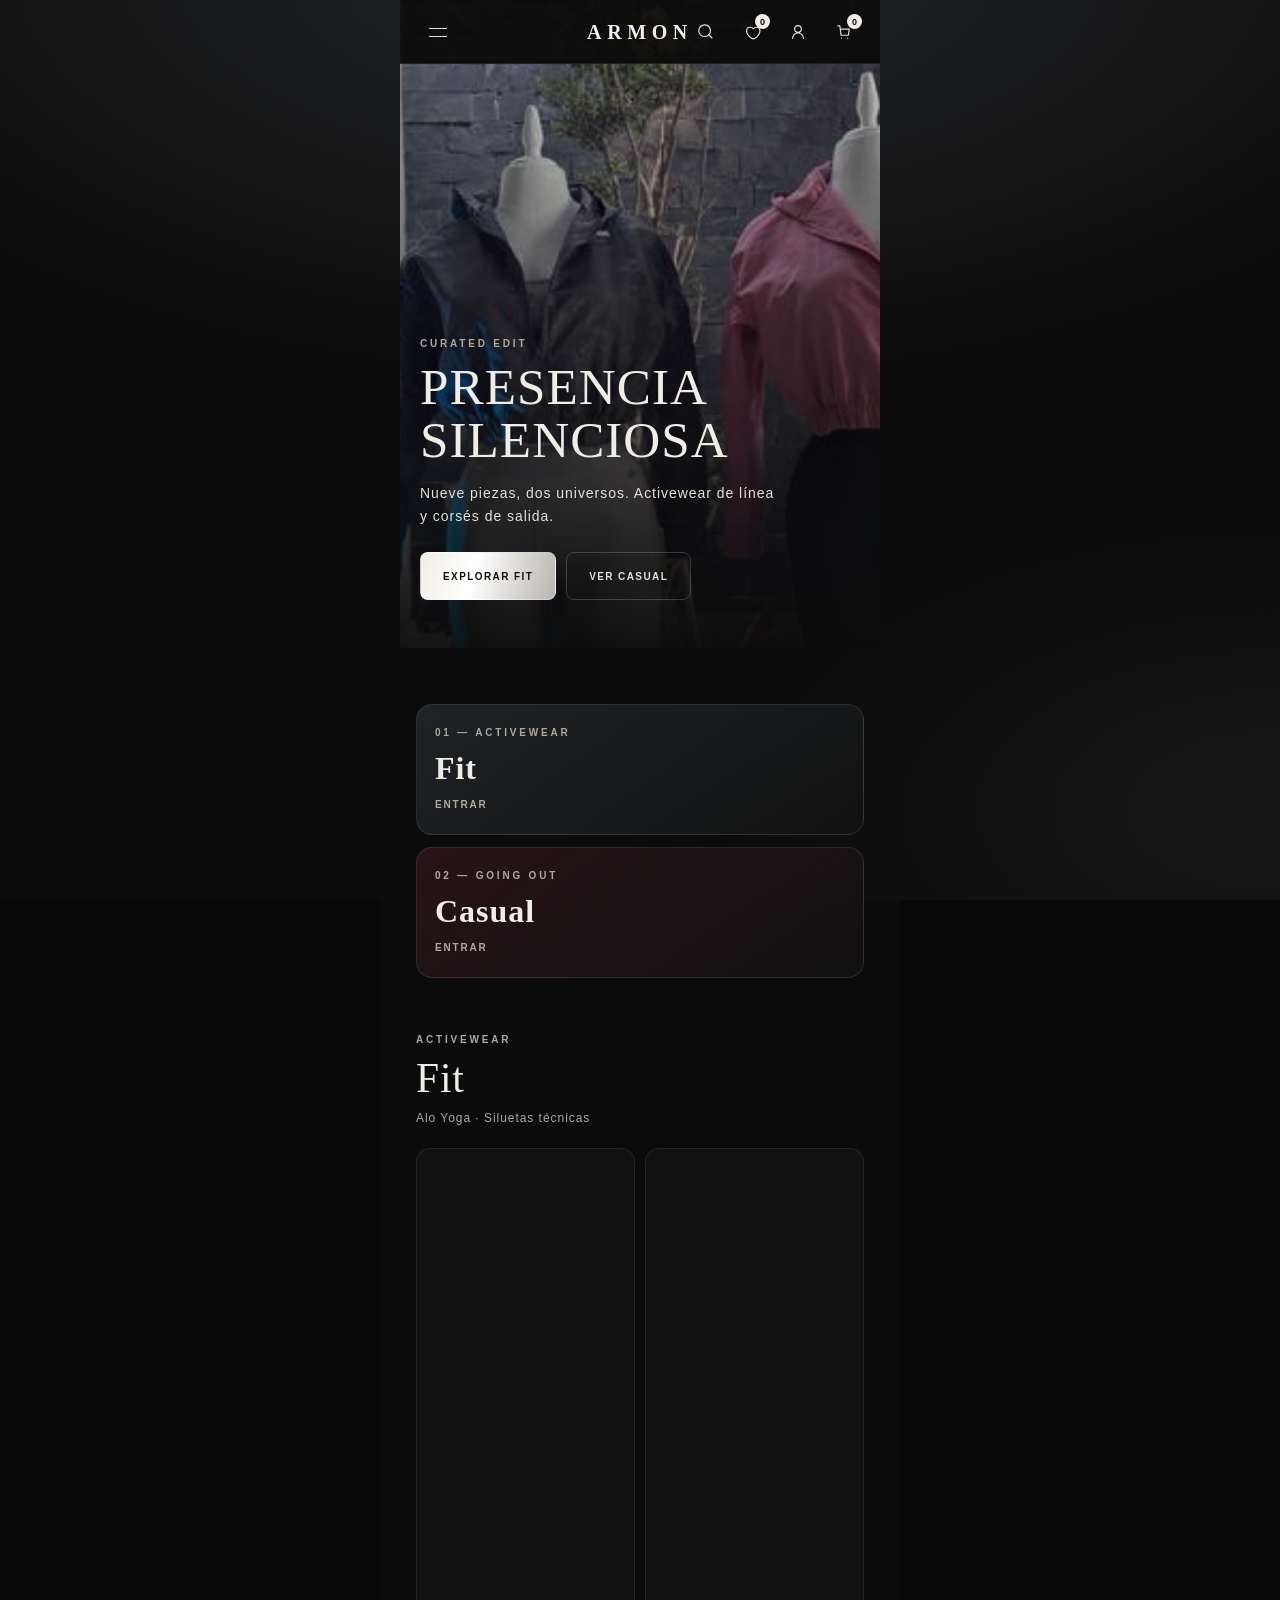
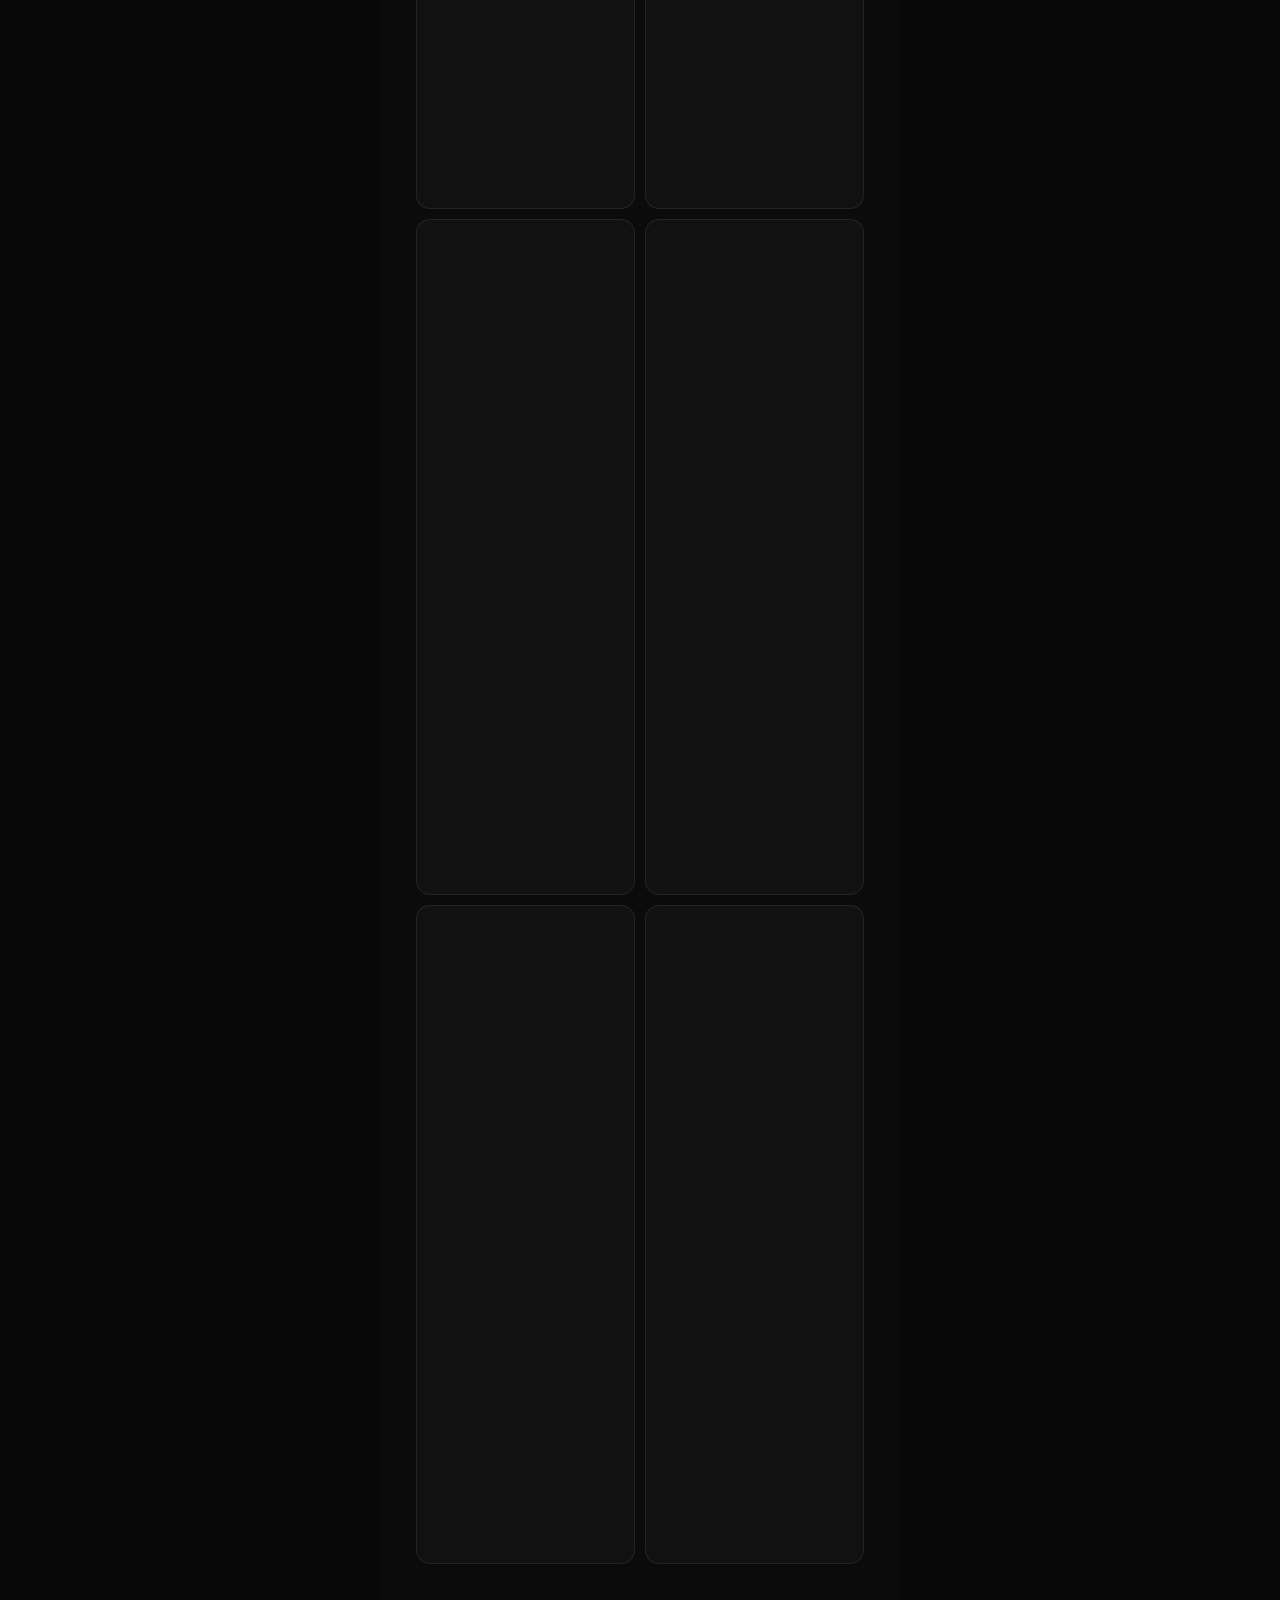
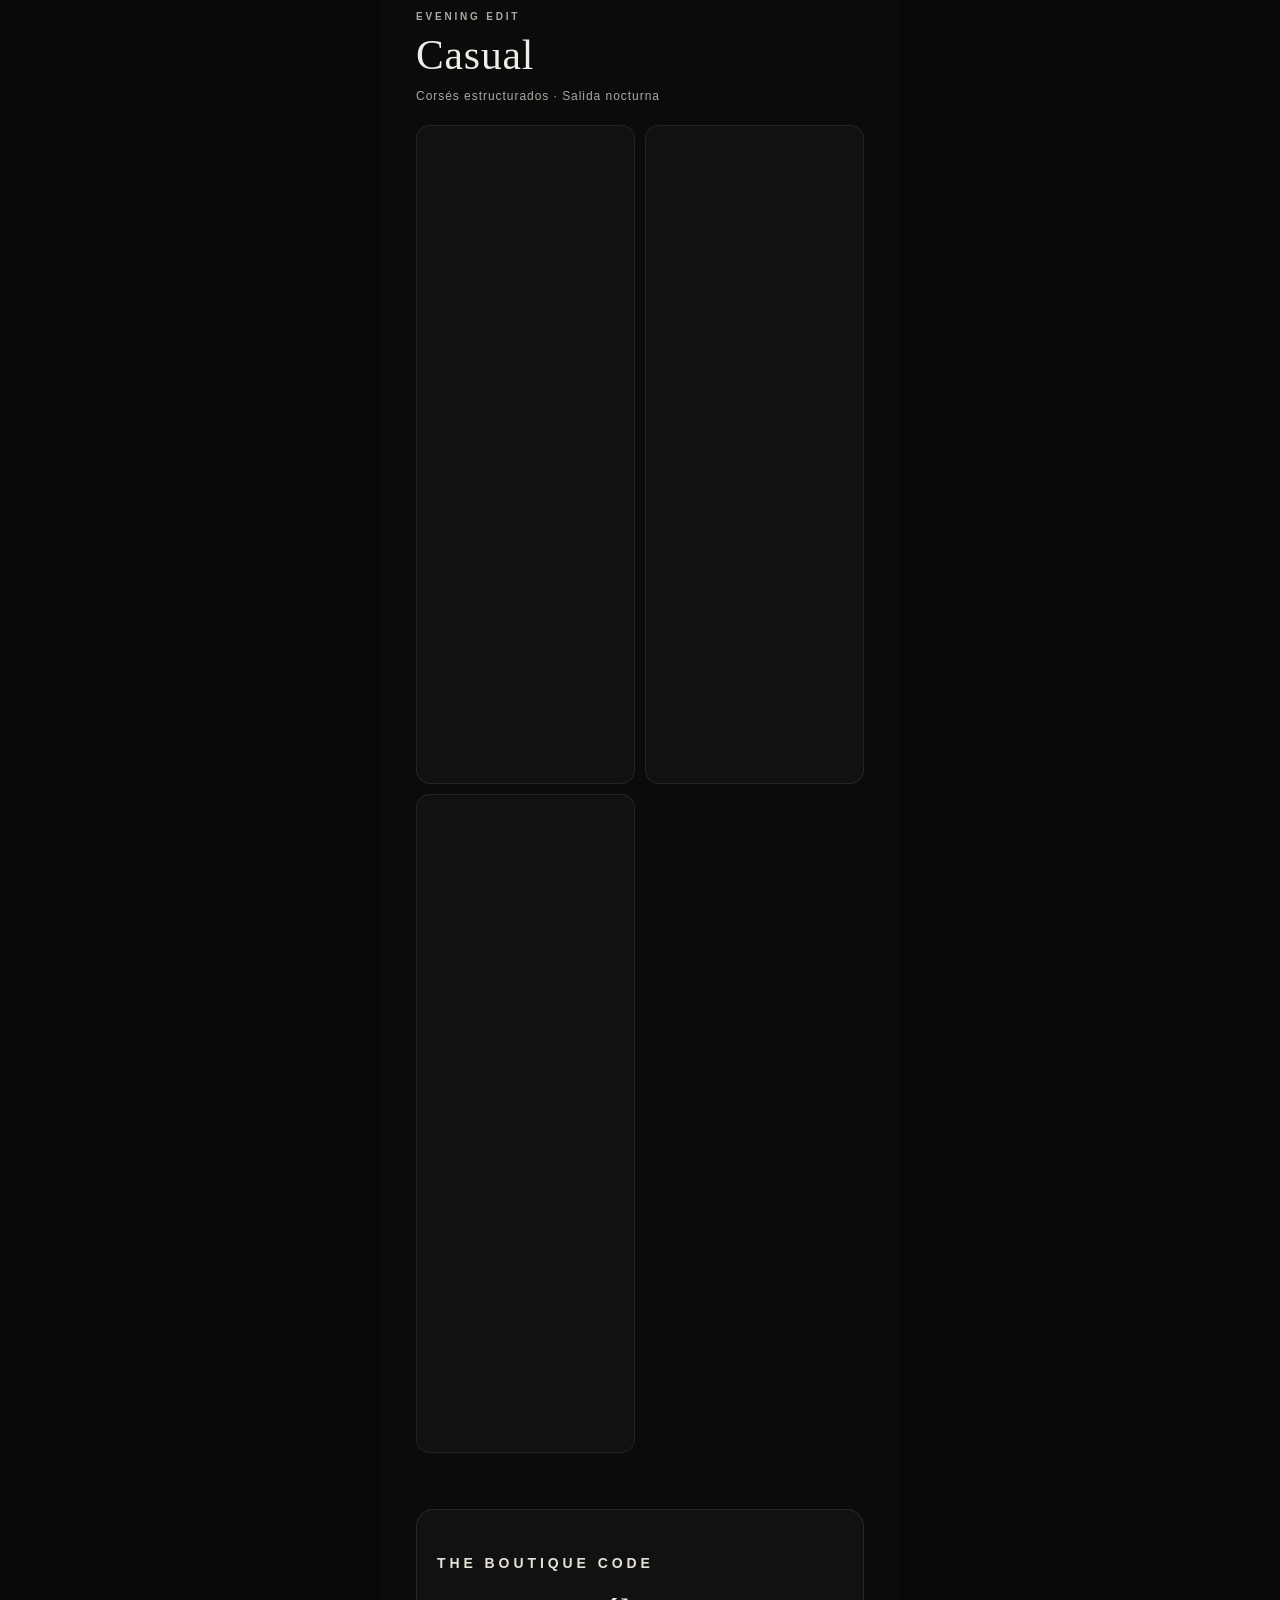
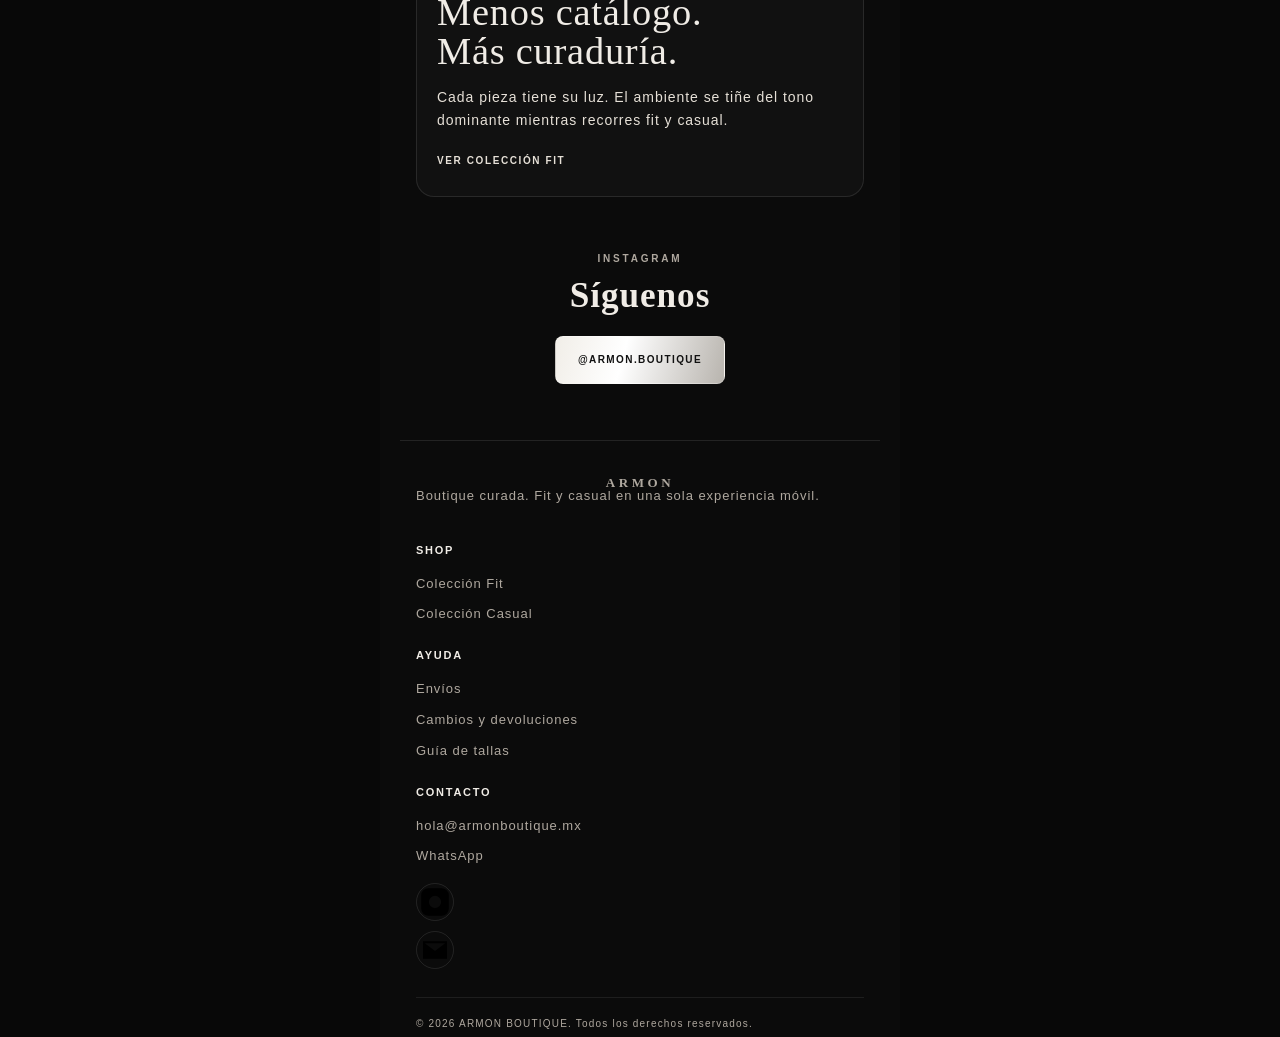
==== commit bb31ce7a: "Optimize for fast mobile load and phone-first layout - Compress product images to 420px (~35KB each)" ====
--- a/index.html
+++ b/index.html
@@ -2,40 +2,31 @@
 <html lang="es">
   <head>
     <meta charset="UTF-8" />
-    <meta name="viewport" content="width=device-width, initial-scale=1.0" />
+    <meta
+      name="viewport"
+      content="width=device-width, initial-scale=1.0, viewport-fit=cover"
+    />
+    <meta name="theme-color" content="#0b0b0b" />
+    <meta name="apple-mobile-web-app-capable" content="yes" />
+    <meta name="apple-mobile-web-app-status-bar-style" content="black-translucent" />
     <meta
       name="description"
-      content="Armon Boutique: curaduría premium de ropa fit y casual. Piezas seleccionadas con estética editorial, no tienda genérica."
+      content="Armon Boutique: curaduría fit y casual en móvil. Piezas Alo y ALPER."
     />
-    <title>Armon Boutique | Curaduría Fit &amp; Casual</title>
+    <title>Armon Boutique | Fit &amp; Casual</title>
     <link rel="canonical" href="https://armon.myzenith.space/" />
     <meta property="og:site_name" content="Armon Boutique" />
     <meta property="og:type" content="website" />
     <meta property="og:url" content="https://armon.myzenith.space/" />
-    <meta property="og:title" content="Armon Boutique | Curaduría Fit &amp; Casual" />
+    <meta property="og:title" content="Armon Boutique | Fit &amp; Casual" />
     <meta
       property="og:description"
-      content="Nueve piezas curadas: activewear Alo y corsés ALPER. Una experiencia boutique con ambiente que respira el color de cada prenda."
+      content="Nueve piezas curadas: activewear Alo y corsés ALPER."
     />
-    <meta property="og:image" content="https://armon.myzenith.space/IMG-20260628-WA0031.jpg" />
-    <meta property="og:image:secure_url" content="https://armon.myzenith.space/IMG-20260628-WA0031.jpg" />
-    <meta property="og:image:width" content="1200" />
-    <meta property="og:image:height" content="1600" />
-    <meta property="og:image:alt" content="Curaduría premium Alo Yoga en Armon Boutique" />
+    <meta property="og:image" content="https://armon.myzenith.space/assets/img/hero/IMG-20260628-WA0031.jpg" />
     <meta name="twitter:card" content="summary_large_image" />
-    <meta name="twitter:title" content="Armon Boutique | Curaduría Fit &amp; Casual" />
-    <meta
-      name="twitter:description"
-      content="Ropa fit y casual curada. Ambiente dinámico que sigue el tono de cada prenda."
-    />
-    <meta name="twitter:image" content="https://armon.myzenith.space/IMG-20260628-WA0031.jpg" />
-    <link rel="preload" as="image" href="./IMG-20260628-WA0031.jpg" />
-    <link rel="preconnect" href="https://fonts.googleapis.com" />
-    <link rel="preconnect" href="https://fonts.gstatic.com" crossorigin />
-    <link
-      href="https://fonts.googleapis.com/css2?family=Playfair+Display:wght@400;500;600&family=Raleway:wght@300;400;500;600&display=swap"
-      rel="stylesheet"
-    />
+    <meta name="twitter:image" content="https://armon.myzenith.space/assets/img/hero/IMG-20260628-WA0031.jpg" />
+    <link rel="preload" as="image" href="./assets/img/hero/IMG-20260628-WA0031.jpg" fetchpriority="high" />
     <link rel="stylesheet" href="./styles.css" />
   </head>
   <body>
@@ -88,16 +79,13 @@
       <section class="hero" id="inicio" data-accent-color="#6b7078">
         <div class="hero-media" aria-hidden="true"></div>
         <div class="hero-overlay"></div>
-        <div class="hero-glow" aria-hidden="true"></div>
-
         <div class="hero-content">
-          <p class="eyebrow reveal">CURATED EDIT</p>
-          <h1 class="reveal">PRESENCIA<br />SILENCIOSA</h1>
-          <p class="hero-copy reveal">
+          <p class="eyebrow">CURATED EDIT</p>
+          <h1>PRESENCIA<br />SILENCIOSA</h1>
+          <p class="hero-copy">
             Nueve piezas, dos universos. Activewear de línea y corsés de salida.
-            Una boutique que respira con el color de cada prenda.
           </p>
-          <div class="hero-actions reveal">
+          <div class="hero-actions">
             <a class="premium-button" href="#fit">Explorar Fit</a>
             <a class="ghost-button" href="#casual">Ver Casual</a>
           </div>
@@ -105,16 +93,14 @@
       </section>
 
       <section class="collection-gateways section-pad" aria-label="Colecciones">
-        <a class="gateway-card gateway-fit reveal" href="#fit" data-category-filter="Fit" data-accent-color="#6b7a88">
-          <img src="./IMG-20260628-WA0036.jpg" alt="Colección Fit Alo Yoga" loading="lazy" />
+        <a class="gateway-card gateway-fit" href="#fit" data-category-filter="Fit" data-accent-color="#6b7a88">
           <div class="gateway-copy">
             <p class="eyebrow">01 — Activewear</p>
             <h2>Fit</h2>
             <span class="gateway-link">Entrar</span>
           </div>
         </a>
-        <a class="gateway-card gateway-casual reveal" href="#casual" data-category-filter="Casual" data-accent-color="#8f3048">
-          <img src="./IMG-20260628-WA0032.jpg" alt="Colección Casual ALPER" loading="lazy" />
+        <a class="gateway-card gateway-casual" href="#casual" data-category-filter="Casual" data-accent-color="#8f3048">
           <div class="gateway-copy">
             <p class="eyebrow">02 — Going Out</p>
             <h2>Casual</h2>
@@ -124,18 +110,18 @@
       </section>
 
       <section class="collection-section section-pad" id="fit" data-accent-color="#6b7a88" aria-labelledby="fit-title">
-        <div class="section-head reveal">
+        <div class="section-head">
           <div>
-            <p class="eyebrow">Activewear Curated</p>
+            <p class="eyebrow">Activewear</p>
             <h2 id="fit-title">Fit</h2>
           </div>
-          <p class="section-note">Alo Yoga · Siluetas técnicas · Presencia de showroom</p>
+          <p class="section-note">Alo Yoga · Siluetas técnicas</p>
         </div>
 
         <div class="product-grid">
-          <article class="product-card reveal" data-product-id="set-alo-plata" data-product-name="Set Alo Plata" data-product-price="2190" data-product-category="Fit" data-accent-color="#aeb2b8">
-                        <button class="favorite-button" type="button" aria-label="Guardar Set Alo Plata" aria-pressed="false"><span aria-hidden="true">&#9825;</span></button>
-            <img class="product-photo" src="./IMG-20260628-WA0036.jpg" alt="Set Alo Plata en maniquí" loading="lazy" />
+          <article class="product-card" data-product-id="set-alo-plata" data-product-name="Set Alo Plata" data-product-price="2190" data-product-category="Fit" data-accent-color="#aeb2b8" data-product-image="./assets/img/product/IMG-20260628-WA0036.jpg">
+            <button class="favorite-button" type="button" aria-label="Guardar Set Alo Plata" aria-pressed="false"><span aria-hidden="true">&#9825;</span></button>
+            <img class="product-photo" src="./assets/img/product/IMG-20260628-WA0036.jpg" alt="Set Alo Plata" width="420" height="560" loading="lazy" decoding="async" />
             <div class="product-info">
               <h3>Set Alo Plata</h3>
               <p class="product-price">$2,190 MXN</p>
@@ -143,9 +129,9 @@
             </div>
           </article>
 
-          <article class="product-card reveal" data-product-id="set-alo-carbon" data-product-name="Set Alo Carbón" data-product-price="2090" data-product-category="Fit" data-accent-color="#5a5856">
-                        <button class="favorite-button" type="button" aria-label="Guardar Set Alo Carbón" aria-pressed="false"><span aria-hidden="true">&#9825;</span></button>
-            <img class="product-photo" src="./IMG-20260628-WA0026.jpg" alt="Set Alo Carbón con piping" loading="lazy" />
+          <article class="product-card" data-product-id="set-alo-carbon" data-product-name="Set Alo Carbón" data-product-price="2090" data-product-category="Fit" data-accent-color="#5a5856" data-product-image="./assets/img/product/IMG-20260628-WA0026.jpg">
+            <button class="favorite-button" type="button" aria-label="Guardar Set Alo Carbón" aria-pressed="false"><span aria-hidden="true">&#9825;</span></button>
+            <img class="product-photo" src="./assets/img/product/IMG-20260628-WA0026.jpg" alt="Set Alo Carbón" width="420" height="560" loading="lazy" decoding="async" />
             <div class="product-info">
               <h3>Set Alo Carbón</h3>
               <p class="product-price">$2,090 MXN</p>
@@ -153,9 +139,9 @@
             </div>
           </article>
 
-          <article class="product-card reveal" data-product-id="set-alo-studio" data-product-name="Set Alo Studio" data-product-price="1990" data-product-category="Fit" data-accent-color="#c4c8cc">
-                        <button class="favorite-button" type="button" aria-label="Guardar Set Alo Studio" aria-pressed="false"><span aria-hidden="true">&#9825;</span></button>
-            <img class="product-photo" src="./IMG-20260628-WA0023.jpg" alt="Set Alo Studio plata con chaqueta negra" loading="lazy" />
+          <article class="product-card" data-product-id="set-alo-studio" data-product-name="Set Alo Studio" data-product-price="1990" data-product-category="Fit" data-accent-color="#c4c8cc" data-product-image="./assets/img/product/IMG-20260628-WA0023.jpg">
+            <button class="favorite-button" type="button" aria-label="Guardar Set Alo Studio" aria-pressed="false"><span aria-hidden="true">&#9825;</span></button>
+            <img class="product-photo" src="./assets/img/product/IMG-20260628-WA0023.jpg" alt="Set Alo Studio" width="420" height="560" loading="lazy" decoding="async" />
             <div class="product-info">
               <h3>Set Alo Studio</h3>
               <p class="product-price">$1,990 MXN</p>
@@ -163,9 +149,9 @@
             </div>
           </article>
 
-          <article class="product-card reveal" data-product-id="chaqueta-carbon" data-product-name="Chaqueta Crop Carbón" data-product-price="2490" data-product-category="Fit" data-accent-color="#48464a">
-                        <button class="favorite-button" type="button" aria-label="Guardar Chaqueta Crop Carbón" aria-pressed="false"><span aria-hidden="true">&#9825;</span></button>
-            <img class="product-photo" src="./IMG-20260628-WA0028.jpg" alt="Chaqueta crop carbón Alo" loading="lazy" />
+          <article class="product-card" data-product-id="chaqueta-carbon" data-product-name="Chaqueta Crop Carbón" data-product-price="2490" data-product-category="Fit" data-accent-color="#48464a" data-product-image="./assets/img/product/IMG-20260628-WA0028.jpg">
+            <button class="favorite-button" type="button" aria-label="Guardar Chaqueta Crop Carbón" aria-pressed="false"><span aria-hidden="true">&#9825;</span></button>
+            <img class="product-photo" src="./assets/img/product/IMG-20260628-WA0028.jpg" alt="Chaqueta Crop Carbón" width="420" height="560" loading="lazy" decoding="async" />
             <div class="product-info">
               <h3>Chaqueta Crop Carbón</h3>
               <p class="product-price">$2,490 MXN</p>
@@ -173,9 +159,9 @@
             </div>
           </article>
 
-          <article class="product-card reveal" data-product-id="chaqueta-oliva" data-product-name="Chaqueta Oliva Alo" data-product-price="2390" data-product-category="Fit" data-accent-color="#4f4e38">
-                        <button class="favorite-button" type="button" aria-label="Guardar Chaqueta Oliva Alo" aria-pressed="false"><span aria-hidden="true">&#9825;</span></button>
-            <img class="product-photo" src="./IMG-20260628-WA0030.jpg" alt="Chaqueta oliva camo Alo" loading="lazy" />
+          <article class="product-card" data-product-id="chaqueta-oliva" data-product-name="Chaqueta Oliva Alo" data-product-price="2390" data-product-category="Fit" data-accent-color="#4f4e38" data-product-image="./assets/img/product/IMG-20260628-WA0030.jpg">
+            <button class="favorite-button" type="button" aria-label="Guardar Chaqueta Oliva Alo" aria-pressed="false"><span aria-hidden="true">&#9825;</span></button>
+            <img class="product-photo" src="./assets/img/product/IMG-20260628-WA0030.jpg" alt="Chaqueta Oliva Alo" width="420" height="560" loading="lazy" decoding="async" />
             <div class="product-info">
               <h3>Chaqueta Oliva Alo</h3>
               <p class="product-price">$2,390 MXN</p>
@@ -183,9 +169,9 @@
             </div>
           </article>
 
-          <article class="product-card reveal" data-product-id="hoodie-camo-gris" data-product-name="Hoodie Camo Gris" data-product-price="2590" data-product-category="Fit" data-accent-color="#7a7976">
-                        <button class="favorite-button" type="button" aria-label="Guardar Hoodie Camo Gris" aria-pressed="false"><span aria-hidden="true">&#9825;</span></button>
-            <img class="product-photo" src="./IMG-20260628-WA0031.jpg" alt="Hoodie camo gris Alo con leggings" loading="lazy" />
+          <article class="product-card" data-product-id="hoodie-camo-gris" data-product-name="Hoodie Camo Gris" data-product-price="2590" data-product-category="Fit" data-accent-color="#7a7976" data-product-image="./assets/img/product/IMG-20260628-WA0031.jpg">
+            <button class="favorite-button" type="button" aria-label="Guardar Hoodie Camo Gris" aria-pressed="false"><span aria-hidden="true">&#9825;</span></button>
+            <img class="product-photo" src="./assets/img/product/IMG-20260628-WA0031.jpg" alt="Hoodie Camo Gris" width="420" height="560" loading="lazy" decoding="async" />
             <div class="product-info">
               <h3>Hoodie Camo Gris</h3>
               <p class="product-price">$2,590 MXN</p>
@@ -196,18 +182,18 @@
       </section>
 
       <section class="collection-section section-pad" id="casual" data-accent-color="#8f3048" aria-labelledby="casual-title">
-        <div class="section-head reveal">
+        <div class="section-head">
           <div>
             <p class="eyebrow">Evening Edit</p>
             <h2 id="casual-title">Casual</h2>
           </div>
-          <p class="section-note">Corsés estructurados · Salida nocturna · Silueta precisa</p>
+          <p class="section-note">Corsés estructurados · Salida nocturna</p>
         </div>
 
         <div class="product-grid">
-          <article class="product-card reveal" data-product-id="corse-negro" data-product-name="Corsé Negro Mesh" data-product-price="1390" data-product-category="Casual" data-accent-color="#1a1420">
-                        <button class="favorite-button" type="button" aria-label="Guardar Corsé Negro Mesh" aria-pressed="false"><span aria-hidden="true">&#9825;</span></button>
-            <img class="product-photo" src="./IMG-20260628-WA0021.jpg" alt="Corsé negro mesh con jeans" loading="lazy" />
+          <article class="product-card" data-product-id="corse-negro" data-product-name="Corsé Negro Mesh" data-product-price="1390" data-product-category="Casual" data-accent-color="#1a1420" data-product-image="./assets/img/product/IMG-20260628-WA0021.jpg">
+            <button class="favorite-button" type="button" aria-label="Guardar Corsé Negro Mesh" aria-pressed="false"><span aria-hidden="true">&#9825;</span></button>
+            <img class="product-photo" src="./assets/img/product/IMG-20260628-WA0021.jpg" alt="Corsé Negro Mesh" width="420" height="560" loading="lazy" decoding="async" />
             <div class="product-info">
               <h3>Corsé Negro Mesh</h3>
               <p class="product-price">$1,390 MXN</p>
@@ -215,9 +201,9 @@
             </div>
           </article>
 
-          <article class="product-card reveal" data-product-id="corse-rojo-alper" data-product-name="Corsé Rojo ALPER" data-product-price="1590" data-product-category="Casual" data-accent-color="#b8143f">
-                        <button class="favorite-button" type="button" aria-label="Guardar Corsé Rojo ALPER" aria-pressed="false"><span aria-hidden="true">&#9825;</span></button>
-            <img class="product-photo" src="./IMG-20260628-WA0032.jpg" alt="Corsé rojo ALPER con jeans" loading="lazy" />
+          <article class="product-card" data-product-id="corse-rojo-alper" data-product-name="Corsé Rojo ALPER" data-product-price="1590" data-product-category="Casual" data-accent-color="#b8143f" data-product-image="./assets/img/product/IMG-20260628-WA0032.jpg">
+            <button class="favorite-button" type="button" aria-label="Guardar Corsé Rojo ALPER" aria-pressed="false"><span aria-hidden="true">&#9825;</span></button>
+            <img class="product-photo" src="./assets/img/product/IMG-20260628-WA0032.jpg" alt="Corsé Rojo ALPER" width="420" height="560" loading="lazy" decoding="async" />
             <div class="product-info">
               <h3>Corsé Rojo ALPER</h3>
               <p class="product-price">$1,590 MXN</p>
@@ -225,9 +211,9 @@
             </div>
           </article>
 
-          <article class="product-card reveal" data-product-id="corse-bronce" data-product-name="Corsé Bronce Estructurado" data-product-price="1490" data-product-category="Casual" data-accent-color="#96704e">
-                        <button class="favorite-button" type="button" aria-label="Guardar Corsé Bronce Estructurado" aria-pressed="false"><span aria-hidden="true">&#9825;</span></button>
-            <img class="product-photo" src="./IMG-20260628-WA0035.jpg" alt="Corsé bronce estructurado con jeans" loading="lazy" />
+          <article class="product-card" data-product-id="corse-bronce" data-product-name="Corsé Bronce Estructurado" data-product-price="1490" data-product-category="Casual" data-accent-color="#96704e" data-product-image="./assets/img/product/IMG-20260628-WA0035.jpg">
+            <button class="favorite-button" type="button" aria-label="Guardar Corsé Bronce Estructurado" aria-pressed="false"><span aria-hidden="true">&#9825;</span></button>
+            <img class="product-photo" src="./assets/img/product/IMG-20260628-WA0035.jpg" alt="Corsé Bronce Estructurado" width="420" height="560" loading="lazy" decoding="async" />
             <div class="product-info">
               <h3>Corsé Bronce Estructurado</h3>
               <p class="product-price">$1,490 MXN</p>
@@ -237,45 +223,25 @@
         </div>
       </section>
 
-      <section class="editorial" aria-labelledby="editorial-title" data-accent-color="#3d4248">
-        <div class="editorial-image" aria-hidden="true"></div>
-        <div class="editorial-copy reveal">
-          <p class="eyebrow">THE BOUTIQUE CODE</p>
-          <h2 id="editorial-title">Menos catálogo.<br />Más curaduría.</h2>
-          <p>
-            Cada pieza tiene su luz. El ambiente de la tienda se tiñe lentamente del tono
-            dominante mientras recorres fit y casual — como entrar a un showroom, no a un template.
-          </p>
-          <a class="underlined-link" href="#fit">Ver colección Fit</a>
-        </div>
-      </section>
-
-      <section class="instagram section-pad" aria-labelledby="instagram-title">
-        <div class="instagram-head reveal">
-          <p class="eyebrow">STAY INSPIRED</p>
-          <h2 id="instagram-title">Síguenos en Instagram</h2>
-          <a
-            href="https://www.instagram.com/armonik_ar?igsh=OThqNmZnaWZyMjNq"
-            target="_blank"
-            rel="noreferrer"
-            >@armon.boutique</a
-          >
-        </div>
-
-        <div class="instagram-grid">
-          <a class="insta-shot reveal" href="https://www.instagram.com/armonik_ar?igsh=OThqNmZnaWZyMjNq" target="_blank" rel="noreferrer" aria-label="Ver Instagram de Armon Boutique">
-            <img src="./IMG-20260628-WA0031.jpg" alt="" loading="lazy" />
-          </a>
-          <a class="insta-shot reveal" href="https://www.instagram.com/armonik_ar?igsh=OThqNmZnaWZyMjNq" target="_blank" rel="noreferrer" aria-label="Ver Instagram de Armon Boutique">
-            <img src="./IMG-20260628-WA0032.jpg" alt="" loading="lazy" />
-          </a>
-          <a class="insta-shot reveal" href="https://www.instagram.com/armonik_ar?igsh=OThqNmZnaWZyMjNq" target="_blank" rel="noreferrer" aria-label="Ver Instagram de Armon Boutique">
-            <img src="./IMG-20260628-WA0028.jpg" alt="" loading="lazy" />
-          </a>
-          <a class="insta-shot reveal" href="https://www.instagram.com/armonik_ar?igsh=OThqNmZnaWZyMjNq" target="_blank" rel="noreferrer" aria-label="Ver Instagram de Armon Boutique">
-            <img src="./IMG-20260628-WA0035.jpg" alt="" loading="lazy" />
-          </a>
-        </div>
+      <section class="editorial-block section-pad" aria-labelledby="editorial-title" data-accent-color="#3d4248">
+        <p class="eyebrow">THE BOUTIQUE CODE</p>
+        <h2 id="editorial-title">Menos catálogo.<br />Más curaduría.</h2>
+        <p>
+          Cada pieza tiene su luz. El ambiente se tiñe del tono dominante mientras recorres fit y casual.
+        </p>
+        <a class="underlined-link" href="#fit">Ver colección Fit</a>
+      </section>
+
+      <section class="instagram-cta section-pad" aria-labelledby="instagram-title">
+        <p class="eyebrow">Instagram</p>
+        <h2 id="instagram-title">Síguenos</h2>
+        <a
+          class="premium-button"
+          href="https://www.instagram.com/armonik_ar?igsh=OThqNmZnaWZyMjNq"
+          target="_blank"
+          rel="noreferrer"
+          >@armon.boutique</a
+        >
       </section>
     </main>
 
@@ -283,16 +249,13 @@
       <div class="footer-grid">
         <div class="footer-brand">
           <a class="brand" href="#inicio">ARMON</a>
-          <p>
-            Boutique curada con estética nocturna. Fit y casual en una sola experiencia editorial.
-          </p>
+          <p>Boutique curada. Fit y casual en una sola experiencia móvil.</p>
         </div>
 
         <div>
           <h3>Shop</h3>
           <a href="#fit">Colección Fit</a>
           <a href="#casual">Colección Casual</a>
-          <a href="#inicio">Nueva temporada</a>
         </div>
 
         <div>
@@ -312,11 +275,6 @@
                 <path d="M7.6 2.8h8.8a4.8 4.8 0 0 1 4.8 4.8v8.8a4.8 4.8 0 0 1-4.8 4.8H7.6a4.8 4.8 0 0 1-4.8-4.8V7.6a4.8 4.8 0 0 1 4.8-4.8Zm8.9 3.4h.1M12 16.1a4.1 4.1 0 1 0 0-8.2 4.1 4.1 0 0 0 0 8.2Z" />
               </svg>
             </a>
-            <a href="#contacto" aria-label="Facebook">
-              <svg viewBox="0 0 24 24" aria-hidden="true">
-                <path d="M14 8.5V6.7c0-.8.6-1.3 1.4-1.3h1.8V2.5h-2.5a4 4 0 0 0-4.2 4.1v1.9H8v3.1h2.5v9.9H14v-9.9h2.7l.5-3.1H14Z" />
-              </svg>
-            </a>
             <a href="mailto:hola@armonboutique.mx" aria-label="Mensaje">
               <svg viewBox="0 0 24 24" aria-hidden="true">
                 <path d="M4 6.2h16v11.6H4V6.2Zm1.2 1.3 6.8 5.2 6.8-5.2" />
@@ -328,7 +286,6 @@
 
       <div class="footer-bottom">
         <p>© 2026 ARMON BOUTIQUE. Todos los derechos reservados.</p>
-        <p>Quiet luxury for everyday presence.</p>
       </div>
     </footer>
 
@@ -345,7 +302,7 @@
       <form class="search-form">
         <label for="searchInput">Producto o categoría</label>
         <div>
-          <input id="searchInput" name="search" type="search" placeholder="Ej. fit, casual, corsé, alo" autocomplete="off" />
+          <input id="searchInput" name="search" type="search" placeholder="Ej. fit, casual, corsé" autocomplete="off" enterkeyhint="search" />
           <button type="submit">Buscar</button>
         </div>
       </form>
@@ -405,6 +362,6 @@
 
     <div class="cart-toast" role="status" aria-live="polite">Producto agregado al carrito</div>
 
-    <script src="./script.js"></script>
+    <script src="./script.js" defer></script>
   </body>
 </html>
--- a/styles.css
+++ b/styles.css
@@ -1,37 +1,27 @@
 :root {
   --black: #0b0b0b;
-  --panel: rgba(13, 13, 13, 0.72);
-  --panel-strong: rgba(15, 15, 15, 0.82);
+  --panel: #111111;
   --text: #f0ece6;
   --text-soft: #e6e0d7;
   --muted: #afa89f;
-  --muted-deep: #9e978d;
   --silver: #f1eee8;
   --chrome: #b8b4ae;
   --line: rgba(255, 255, 255, 0.1);
-  --line-strong: rgba(255, 255, 255, 0.15);
-  --glow: rgba(241, 238, 232, 0.12);
-  --accent-color: #0b0b0b;
-  --serif: "Playfair Display", Georgia, serif;
-  --sans: "Raleway", Arial, sans-serif;
-  --mobile-shell: 480px;
-}
-
-@property --accent-color {
-  syntax: "<color>";
-  inherits: true;
-  initial-value: #0b0b0b;
+  --shell: 480px;
+  --serif: Georgia, "Times New Roman", serif;
+  --sans: -apple-system, BlinkMacSystemFont, "Segoe UI", Roboto, Helvetica, Arial, sans-serif;
+  --safe-top: env(safe-area-inset-top, 0px);
+  --safe-bottom: env(safe-area-inset-bottom, 0px);
+}
+
+*,
+*::before,
+*::after {
+  box-sizing: border-box;
 }
 
 html {
-  transition: --accent-color 3.2s ease;
-}
-
-* {
-  box-sizing: border-box;
-}
-
-html {
+  -webkit-text-size-adjust: 100%;
   scroll-behavior: smooth;
 }
 
@@ -42,18 +32,18 @@
   background: var(--black);
   font-family: var(--sans);
   font-weight: 400;
-  letter-spacing: 0.08em;
+  letter-spacing: 0.06em;
+  -webkit-tap-highlight-color: transparent;
+  padding-bottom: var(--safe-bottom);
 }
 
 .ambient-bg {
   position: fixed;
   inset: 0;
   z-index: -1;
-  background:
-    radial-gradient(ellipse 120% 85% at 50% -8%, color-mix(in srgb, var(--accent-color) 34%, transparent), transparent 62%),
-    radial-gradient(ellipse 90% 70% at 100% 85%, color-mix(in srgb, var(--accent-color) 16%, transparent), transparent 58%),
-    radial-gradient(ellipse 75% 65% at 0% 55%, color-mix(in srgb, var(--accent-color) 12%, transparent), transparent 55%),
-    var(--black);
+  background: var(--black);
+  transition: background 2s ease;
+  pointer-events: none;
 }
 
 body.nav-open {
@@ -80,142 +70,51 @@
 .site-header {
   position: fixed;
   top: 0;
-  left: 0;
+  left: 50%;
   z-index: 50;
-  width: 100%;
-  height: 74px;
+  width: min(100%, var(--shell));
+  height: calc(64px + var(--safe-top));
+  padding-top: var(--safe-top);
   border-bottom: 1px solid rgba(255, 255, 255, 0.08);
-  background: rgba(11, 11, 11, 0.62);
-  backdrop-filter: blur(16px);
+  background: rgba(11, 11, 11, 0.94);
+  transform: translateX(-50%);
 }
 
 .nav-shell {
-  position: relative;
   display: grid;
   grid-template-columns: 44px 1fr auto;
   align-items: center;
-  width: min(1500px, 100%);
-  height: 100%;
-  margin: 0 auto;
-  padding: 0 20px;
+  height: 64px;
+  padding: 0 16px;
 }
 
 .brand {
-  justify-self: center;
-  background: linear-gradient(105deg, var(--silver) 0%, #ffffff 34%, var(--chrome) 78%);
-  color: transparent;
-  font-family: var(--serif);
-  font-size: 22px;
-  font-weight: 600;
-  letter-spacing: 0.32em;
-  line-height: 1;
-  text-transform: uppercase;
-  text-shadow: 0 0 24px rgba(241, 238, 232, 0.12);
-  -webkit-background-clip: text;
-  background-clip: text;
-}
-
-.nav-shell > .brand {
   position: absolute;
   left: 50%;
+  color: var(--silver);
+  font-family: var(--serif);
+  font-size: 20px;
+  font-weight: 600;
+  letter-spacing: 0.28em;
+  line-height: 1;
+  text-transform: uppercase;
   transform: translateX(-50%);
 }
 
-.main-nav {
-  position: fixed;
-  top: 74px;
-  right: 16px;
-  left: 16px;
-  display: grid;
-  gap: 2px;
-  padding: 12px;
-  border: 1px solid var(--line);
-  border-radius: 18px;
-  background:
-    linear-gradient(180deg, rgba(255, 255, 255, 0.045), rgba(255, 255, 255, 0.018)),
-    rgba(13, 13, 13, 0.96);
-  box-shadow: 0 24px 70px rgba(0, 0, 0, 0.45);
-  backdrop-filter: blur(16px);
-  opacity: 0;
-  pointer-events: none;
-  transform: translateY(-12px);
-  transition: opacity 0.25s ease, transform 0.25s ease;
-}
-
-body.nav-open .main-nav {
-  opacity: 1;
-  pointer-events: auto;
-  transform: translateY(0);
-}
-
-.main-nav a,
-.underlined-link,
-.product-info h3,
-.product-info p,
-.product-info button,
-.footer-grid h3,
-.footer-grid a,
-.footer-bottom p,
-.instagram-head a {
-  text-transform: uppercase;
-}
-
-.main-nav a {
-  position: relative;
-  padding: 15px 16px;
-  color: var(--text-soft);
-  font-size: 11px;
-  font-weight: 500;
-  letter-spacing: 0.18em;
-  transition: color 0.25s ease, text-shadow 0.25s ease;
-}
-
-.main-nav a::after,
-.underlined-link::after {
-  position: absolute;
-  right: 0;
-  bottom: 7px;
-  left: 0;
-  height: 1px;
-  background: currentColor;
-  content: "";
-  transform: scaleX(0);
-  transform-origin: left;
-  transition: transform 0.25s ease;
-}
-
-.main-nav a:hover,
-.main-nav a:focus-visible {
-  color: #ffffff;
-  text-shadow: 0 0 16px rgba(241, 238, 232, 0.34);
-}
-
-.main-nav a:hover::after,
-.main-nav a:focus-visible::after,
-.underlined-link:hover::after,
-.underlined-link:focus-visible::after {
-  transform: scaleX(1);
-}
-
 .menu-toggle {
-  position: relative;
-  z-index: 2;
   display: grid;
   gap: 7px;
-  width: 42px;
-  height: 42px;
+  width: 44px;
+  height: 44px;
   place-content: center;
-  border: 1px solid var(--line);
-  border-radius: 50%;
-  background: rgba(255, 255, 255, 0.025);
 }
 
 .menu-toggle span {
   display: block;
   width: 18px;
   height: 1px;
-  background: var(--text);
-  transition: transform 0.25s ease;
+  background: var(--text-soft);
+  transition: transform 0.2s ease;
 }
 
 body.nav-open .menu-toggle span:first-child {
@@ -226,23 +125,54 @@
   transform: translateY(-4px) rotate(-45deg);
 }
 
+.main-nav {
+  position: fixed;
+  top: calc(64px + var(--safe-top));
+  left: 50%;
+  z-index: 40;
+  display: grid;
+  gap: 2px;
+  width: min(calc(100% - 32px), 448px);
+  padding: 12px;
+  border: 1px solid var(--line);
+  border-radius: 16px;
+  background: rgba(13, 13, 13, 0.98);
+  opacity: 0;
+  pointer-events: none;
+  transform: translate(-50%, -8px);
+  transition: opacity 0.2s ease, transform 0.2s ease;
+}
+
+body.nav-open .main-nav {
+  opacity: 1;
+  pointer-events: auto;
+  transform: translate(-50%, 0);
+}
+
+.main-nav a {
+  padding: 14px 16px;
+  border-radius: 10px;
+  color: var(--text-soft);
+  font-size: 12px;
+  font-weight: 500;
+  letter-spacing: 0.14em;
+  text-transform: uppercase;
+}
+
 .header-actions {
+  display: flex;
+  gap: 6px;
   justify-self: end;
-  display: flex;
-  align-items: center;
-  gap: 8px;
 }
 
 .header-actions button {
   position: relative;
   display: grid;
-  width: 34px;
-  height: 34px;
+  width: 40px;
+  height: 40px;
   place-items: center;
-  border: 1px solid transparent;
   border-radius: 50%;
   color: var(--text-soft);
-  transition: border-color 0.25s ease, box-shadow 0.25s ease, color 0.25s ease;
 }
 
 .header-actions svg {
@@ -255,347 +185,194 @@
   stroke-width: 1.55;
 }
 
-.header-actions button:hover,
-.header-actions button:focus-visible {
-  border-color: rgba(255, 255, 255, 0.16);
-  color: #ffffff;
-  box-shadow: 0 0 24px rgba(241, 238, 232, 0.08);
-}
-
 .cart-icon span,
 .favorites-icon span {
   position: absolute;
-  top: 0;
-  right: 0;
+  top: 2px;
+  right: 2px;
   display: grid;
   min-width: 15px;
   height: 15px;
   place-items: center;
   border-radius: 999px;
   color: var(--black);
-  background: linear-gradient(135deg, var(--silver), var(--chrome));
+  background: var(--silver);
   font-size: 9px;
-  font-weight: 600;
-  letter-spacing: 0;
-}
-
-.favorites-icon svg {
-  fill: none;
+  font-weight: 700;
+}
+
+#openProfile {
+  display: none;
+}
+
+main,
+.site-footer {
+  width: min(100%, var(--shell));
+  margin: 0 auto;
 }
 
 .hero {
   position: relative;
-  display: grid;
-  min-height: 720px;
+  min-height: 72vh;
   overflow: hidden;
-  isolation: isolate;
 }
 
 .hero-media,
-.hero-overlay,
-.hero-glow,
-.hero::after {
+.hero-overlay {
   position: absolute;
   inset: 0;
 }
 
 .hero-media {
-  z-index: -4;
-  background:
-    linear-gradient(115deg, rgba(11, 11, 11, 0.22), rgba(11, 11, 11, 0.52)),
-    url("./IMG-20260628-WA0031.jpg") 50% 22% / cover;
-  filter: saturate(82%) contrast(108%) brightness(68%);
-  transform: scale(1.01);
+  background: url("./assets/img/hero/IMG-20260628-WA0031.jpg") center / cover no-repeat;
 }
 
 .hero-overlay {
-  z-index: -3;
-  background:
-    linear-gradient(0deg, rgba(11, 11, 11, 0.97) 0%, rgba(11, 11, 11, 0.74) 34%, rgba(11, 11, 11, 0.18) 100%),
-    linear-gradient(90deg, rgba(11, 11, 11, 0.72) 0%, rgba(11, 11, 11, 0.16) 72%),
-    radial-gradient(circle at 72% 18%, rgba(241, 238, 232, 0.1), transparent 18rem);
-}
-
-.hero-glow {
-  z-index: -2;
-  background:
-    radial-gradient(circle at 74% 20%, rgba(241, 238, 232, 0.11), transparent 18rem),
-    radial-gradient(circle at 18% 72%, rgba(184, 180, 174, 0.08), transparent 16rem);
-}
-
-.hero::after {
-  z-index: -1;
-  background:
-    linear-gradient(180deg, rgba(11, 11, 11, 0.72), transparent 22%),
-    linear-gradient(0deg, var(--black), transparent 18%),
-    linear-gradient(90deg, rgba(255, 255, 255, 0.035), transparent 1px) 0 0 / 72px 100%;
-  content: "";
+  background: linear-gradient(0deg, rgba(11, 11, 11, 0.95) 0%, rgba(11, 11, 11, 0.45) 55%, rgba(11, 11, 11, 0.2) 100%);
 }
 
 .hero-content {
+  position: relative;
   display: flex;
+  min-height: 72vh;
   flex-direction: column;
   justify-content: end;
-  width: min(1500px, 100%);
-  margin: 0 auto;
-  padding: 132px 20px 72px;
+  padding: calc(88px + var(--safe-top)) 20px 48px;
 }
 
 .eyebrow {
-  margin: 0 0 16px;
+  margin: 0 0 12px;
   color: var(--muted);
-  font-size: 11px;
-  font-weight: 500;
-  letter-spacing: 0.32em;
-  line-height: 1.2;
+  font-size: 10px;
+  font-weight: 600;
+  letter-spacing: 0.28em;
   text-transform: uppercase;
 }
 
 .hero h1,
 .section-head h2,
-.editorial h2,
-.instagram h2 {
+.editorial-block h2 {
   margin: 0;
-  color: var(--text);
   font-family: var(--serif);
   font-weight: 500;
+  letter-spacing: 0.02em;
+  line-height: 1.02;
 }
 
 .hero h1 {
-  max-width: 760px;
-  font-size: clamp(4.1rem, 17vw, 5.6rem);
-  letter-spacing: 0.01em;
-  line-height: 0.98;
+  font-size: clamp(2.4rem, 11vw, 3.2rem);
 }
 
 .hero-copy {
-  max-width: 430px;
-  margin: 22px 0 0;
+  max-width: 360px;
+  margin: 16px 0 0;
   color: var(--text-soft);
-  font-size: 15px;
-  font-weight: 300;
-  letter-spacing: 0.04em;
-  line-height: 1.7;
-}
-
-.premium-button {
-  position: relative;
-  display: inline-flex;
-  align-items: center;
-  justify-content: center;
-  width: fit-content;
-  min-height: 56px;
-  margin-top: 30px;
-  overflow: hidden;
-  padding: 16px 28px;
-  border: 1px solid rgba(255, 255, 255, 0.24);
-  border-radius: 8px;
-  color: #111111;
-  background:
-    radial-gradient(circle at 22% 0%, rgba(255, 255, 255, 0.78), transparent 34%),
-    linear-gradient(105deg, #f1eee8 0%, #ffffff 34%, #b8b4ae 100%);
-  box-shadow:
-    0 18px 40px rgba(241, 238, 232, 0.12),
-    inset 0 1px 0 rgba(255, 255, 255, 0.78);
-  font-size: 11px;
-  font-weight: 600;
-  letter-spacing: 0.16em;
-  text-transform: uppercase;
-  transition: transform 0.25s ease, box-shadow 0.25s ease;
-}
-
-.premium-button::before {
-  position: absolute;
-  inset: 0;
-  background: radial-gradient(circle at 30% 0%, rgba(255, 255, 255, 0.85), transparent 28%);
-  content: "";
-  opacity: 0.72;
-  pointer-events: none;
-}
-
-.premium-button:hover,
-.premium-button:focus-visible {
-  transform: translateY(-2px);
-  box-shadow:
-    0 24px 58px rgba(241, 238, 232, 0.18),
-    inset 0 1px 0 rgba(255, 255, 255, 0.9);
+  font-size: 14px;
+  font-weight: 400;
+  line-height: 1.65;
 }
 
 .hero-actions {
   display: flex;
   flex-wrap: wrap;
-  gap: 12px;
-  margin-top: 30px;
-}
-
-.hero-actions .premium-button {
-  margin-top: 0;
-}
-
+  gap: 10px;
+  margin-top: 24px;
+}
+
+.premium-button,
 .ghost-button {
   display: inline-flex;
   align-items: center;
   justify-content: center;
-  min-height: 56px;
-  padding: 16px 24px;
+  min-height: 48px;
+  padding: 14px 22px;
+  border-radius: 8px;
+  font-size: 10px;
+  font-weight: 700;
+  letter-spacing: 0.14em;
+  text-transform: uppercase;
+}
+
+.premium-button {
+  border: 1px solid rgba(255, 255, 255, 0.2);
+  color: #111;
+  background: linear-gradient(105deg, #f1eee8, #fff 40%, #b8b4ae);
+}
+
+.ghost-button {
   border: 1px solid rgba(255, 255, 255, 0.18);
-  border-radius: 8px;
   color: var(--text-soft);
-  font-size: 11px;
-  font-weight: 600;
-  letter-spacing: 0.16em;
-  text-transform: uppercase;
-  transition: border-color 0.25s ease, color 0.25s ease, transform 0.25s ease;
-}
-
-.ghost-button:hover,
-.ghost-button:focus-visible {
-  border-color: rgba(255, 255, 255, 0.42);
-  color: #ffffff;
-  transform: translateY(-2px);
-}
-
-.hero-indicator {
-  display: none;
 }
 
 .section-pad {
-  width: min(1500px, 100%);
-  margin: 0 auto;
-  padding: 78px 20px 0;
+  padding: 56px 16px 0;
 }
 
 .section-head {
-  display: flex;
-  align-items: end;
-  justify-content: space-between;
-  gap: 20px;
-  margin-bottom: 26px;
+  display: grid;
+  gap: 10px;
+  margin-bottom: 20px;
 }
 
 .section-head h2 {
-  font-size: clamp(2.6rem, 11vw, 3.15rem);
-  letter-spacing: 0.02em;
-  line-height: 1.05;
-}
-
-.underlined-link {
-  position: relative;
-  display: inline-flex;
-  padding-bottom: 10px;
-  color: var(--text-soft);
-  font-size: 11px;
-  font-weight: 500;
-  letter-spacing: 0.18em;
-  transition: color 0.25s ease, text-shadow 0.25s ease;
-  white-space: nowrap;
-}
-
-.underlined-link::after {
-  bottom: 3px;
-  transform: scaleX(1);
-}
-
-.underlined-link:hover,
-.underlined-link:focus-visible {
-  color: #ffffff;
-  text-shadow: 0 0 16px rgba(241, 238, 232, 0.22);
+  font-size: clamp(2rem, 9vw, 2.6rem);
 }
 
 .section-note {
-  max-width: 280px;
   margin: 0;
   color: var(--muted);
   font-size: 12px;
-  font-weight: 300;
-  letter-spacing: 0.06em;
-  line-height: 1.65;
+  line-height: 1.55;
 }
 
 .collection-gateways {
   display: grid;
-  gap: 18px;
+  gap: 12px;
 }
 
 .gateway-card {
-  position: relative;
-  display: block;
-  overflow: hidden;
-  min-height: 280px;
-  border: 1px solid rgba(255, 255, 255, 0.1);
-  border-radius: 22px;
-  isolation: isolate;
-}
-
-.gateway-card img {
-  position: absolute;
-  inset: 0;
-  width: 100%;
-  height: 100%;
-  object-fit: cover;
-  filter: saturate(88%) contrast(106%) brightness(72%);
-  transition: transform 0.8s ease;
-}
-
-.gateway-card::after {
-  position: absolute;
-  inset: 0;
-  background:
-    linear-gradient(0deg, rgba(11, 11, 11, 0.92) 0%, rgba(11, 11, 11, 0.28) 52%, rgba(11, 11, 11, 0.12) 100%),
-    linear-gradient(90deg, rgba(11, 11, 11, 0.55), transparent 68%);
-  content: "";
-}
-
-.gateway-card:hover img,
-.gateway-card:focus-visible img {
-  transform: scale(1.04);
-}
-
-.gateway-copy {
-  position: relative;
-  z-index: 1;
-  display: grid;
+  display: grid;
+  min-height: 120px;
   align-content: end;
-  min-height: 280px;
-  padding: 28px 22px;
+  padding: 22px 18px;
+  border: 1px solid var(--line);
+  border-radius: 16px;
+  background: var(--panel);
+}
+
+.gateway-fit {
+  background: linear-gradient(145deg, rgba(107, 122, 136, 0.22), var(--panel));
+}
+
+.gateway-casual {
+  background: linear-gradient(145deg, rgba(143, 48, 72, 0.22), var(--panel));
 }
 
 .gateway-copy h2 {
-  margin: 8px 0 0;
+  margin: 6px 0 0;
   font-family: var(--serif);
-  font-size: clamp(2.8rem, 12vw, 3.4rem);
-  font-weight: 500;
-  letter-spacing: 0.02em;
-  line-height: 1;
+  font-size: 2rem;
 }
 
 .gateway-link {
-  margin-top: 18px;
-  color: var(--text-soft);
+  display: inline-block;
+  margin-top: 12px;
+  color: var(--muted);
   font-size: 10px;
   font-weight: 600;
-  letter-spacing: 0.2em;
-  text-transform: uppercase;
-}
-
-.editorial-catalog {
-  display: grid;
-  gap: 16px;
+  letter-spacing: 0.18em;
+  text-transform: uppercase;
 }
 
 .collection-section + .collection-section {
-  padding-top: 72px;
+  padding-top: 48px;
 }
 
 .product-grid,
-.category-grid,
 .instagram-grid {
   display: grid;
   grid-template-columns: repeat(2, minmax(0, 1fr));
-}
-
-.product-grid {
-  gap: 12px;
+  gap: 10px;
 }
 
 .product-card {
@@ -603,27 +380,15 @@
   overflow: hidden;
   border: 1px solid rgba(255, 255, 255, 0.08);
   border-radius: 14px;
-  background:
-    linear-gradient(145deg, rgba(255, 255, 255, 0.03), rgba(255, 255, 255, 0.01)),
-    var(--panel);
-  backdrop-filter: blur(10px);
-  box-shadow: 0 16px 48px rgba(0, 0, 0, 0.18);
-  transition:
-    transform 0.35s ease,
-    border-color 0.35s ease,
-    box-shadow 0.35s ease;
-}
-
-.product-card:hover {
-  border-color: rgba(255, 255, 255, 0.2);
-  box-shadow: 0 20px 60px rgba(0, 0, 0, 0.28);
-  transform: translateY(-4px);
+  background: var(--panel);
+  content-visibility: auto;
+  contain-intrinsic-size: 280px;
 }
 
 .favorite-button {
   position: absolute;
-  top: 12px;
-  right: 12px;
+  top: 8px;
+  right: 8px;
   z-index: 2;
   display: grid;
   width: 34px;
@@ -631,23 +396,11 @@
   place-items: center;
   border: 1px solid rgba(255, 255, 255, 0.12);
   border-radius: 50%;
-  background: rgba(11, 11, 11, 0.42);
-  backdrop-filter: blur(10px);
-}
-
-.favorite-button svg {
-  width: 15px;
-  height: 15px;
-  fill: none;
-  stroke: var(--text-soft);
-  stroke-linejoin: round;
-  stroke-width: 1.45;
-}
-
-.favorite-button span {
-  color: var(--text-soft);
-  font-size: 18px;
-  line-height: 1;
+  background: rgba(11, 11, 11, 0.55);
+}
+
+.favorite-button.is-active span {
+  color: #fff;
 }
 
 .product-photo {
@@ -656,415 +409,118 @@
   aspect-ratio: 3 / 4;
   object-fit: cover;
   background: #101010;
-  filter: saturate(90%) contrast(106%) brightness(94%);
-  transition: transform 0.7s ease;
-}
-
-.product-card:hover .product-photo {
-  transform: scale(1.03);
-}
-
-.photo-top.is-loaded {
-  background-image: url("https://images.unsplash.com/photo-1509631179647-0177331693ae?auto=format&fit=crop&w=520&q=70");
-}
-
-.photo-top-2.is-loaded {
-  background-image: url("https://images.unsplash.com/photo-1529139574466-a303027c1d8b?auto=format&fit=crop&w=520&q=70");
-}
-
-.photo-top-3.is-loaded {
-  background-image: url("https://images.unsplash.com/photo-1485230895905-ec40ba36b9bc?auto=format&fit=crop&w=520&q=70");
-}
-
-.photo-top-4.is-loaded {
-  background-image: url("https://images.unsplash.com/photo-1495385794356-15371f348c31?auto=format&fit=crop&w=520&q=70");
-}
-
-.photo-denim.is-loaded {
-  background-image: url("https://images.unsplash.com/photo-1541099649105-f69ad21f3246?auto=format&fit=crop&w=520&q=70");
-}
-
-.photo-denim-2.is-loaded {
-  background-image: url("https://images.unsplash.com/photo-1542272604-787c3835535d?auto=format&fit=crop&w=520&q=70");
-}
-
-.photo-denim-3.is-loaded {
-  background-image: url("https://images.unsplash.com/photo-1582552938357-32b906df40cb?auto=format&fit=crop&w=520&q=70");
-}
-
-.photo-dress.is-loaded {
-  background-image: url("https://images.unsplash.com/photo-1496747611176-843222e1e57c?auto=format&fit=crop&w=520&q=70");
-}
-
-.photo-dress-2.is-loaded {
-  background-image: url("https://images.unsplash.com/photo-1485968579580-b6d095142e6e?auto=format&fit=crop&w=520&q=70");
-}
-
-.photo-dress-3.is-loaded {
-  background-image: url("https://images.unsplash.com/photo-1503342217505-b0a15ec3261c?auto=format&fit=crop&w=520&q=70");
-}
-
-.photo-dress-4.is-loaded {
-  background-image: url("https://images.unsplash.com/photo-1524504388940-b1c1722653e1?auto=format&fit=crop&w=520&q=70");
-}
-
-.photo-necklace.is-loaded {
-  background-image: url("https://images.unsplash.com/photo-1515562141207-7a88fb7ce338?auto=format&fit=crop&w=520&q=70");
-}
-
-.photo-necklace-2.is-loaded {
-  background-image: url("https://images.unsplash.com/photo-1506630448388-4e683c67ddb0?auto=format&fit=crop&w=520&q=70");
-}
-
-.photo-necklace-3.is-loaded {
-  background-image: url("https://images.unsplash.com/photo-1611085583191-a3b181a88401?auto=format&fit=crop&w=520&q=70");
-}
-
-.photo-necklace-4.is-loaded {
-  background-image: url("https://images.unsplash.com/photo-1599643478518-a784e5dc4c8f?auto=format&fit=crop&w=520&q=70");
 }
 
 .product-info {
   display: grid;
-  gap: 8px;
-  padding: 13px 10px 12px;
+  gap: 6px;
+  padding: 10px;
 }
 
 .product-info h3 {
   margin: 0;
   color: var(--text-soft);
-  font-size: 12px;
-  font-weight: 500;
-  letter-spacing: 0.12em;
+  font-size: 11px;
+  font-weight: 600;
+  letter-spacing: 0.1em;
   line-height: 1.35;
 }
 
 .product-price {
   margin: 0;
   color: var(--muted);
-  font-size: 13px;
-  font-weight: 400;
-  letter-spacing: 0.08em;
-}
-
-.product-info p:not(.product-price) {
+  font-size: 12px;
+}
+
+.cart-button {
+  min-height: 36px;
+  padding: 8px;
+  border: 1px solid rgba(255, 255, 255, 0.14);
+  border-radius: 8px;
+  color: var(--text);
+  font-size: 9px;
+  font-weight: 700;
+  letter-spacing: 0.1em;
+  text-transform: uppercase;
+}
+
+.editorial-block {
+  width: min(calc(100% - 32px), var(--shell));
+  margin: 56px auto 0;
+  padding: 28px 20px;
+  border: 1px solid var(--line);
+  border-radius: 18px;
+  background: var(--panel);
+}
+
+.editorial-block h2 {
+  font-size: clamp(1.8rem, 8vw, 2.4rem);
+}
+
+.editorial-block p {
+  margin: 14px 0 18px;
+  color: var(--text-soft);
+  font-size: 14px;
+  line-height: 1.65;
+}
+
+.underlined-link {
+  color: var(--text-soft);
+  font-size: 10px;
+  font-weight: 600;
+  letter-spacing: 0.16em;
+  text-transform: uppercase;
+}
+
+.instagram-cta {
+  text-align: center;
+}
+
+.instagram-cta h2 {
   margin: 0;
+  font-family: var(--serif);
+  font-size: clamp(1.8rem, 8vw, 2.2rem);
+}
+
+.instagram-cta .premium-button {
+  margin-top: 20px;
+}
+
+.site-footer {
+  margin-top: 56px;
+  padding: 32px 16px calc(24px + var(--safe-bottom));
+  border-top: 1px solid var(--line);
+}
+
+.footer-grid {
+  display: grid;
+  gap: 24px;
+}
+
+.footer-brand p,
+.footer-grid a,
+.footer-bottom p {
   color: var(--muted);
   font-size: 13px;
-  font-weight: 400;
-  letter-spacing: 0.08em;
-}
-
-.cart-button {
-  min-height: 38px;
-  margin-top: 2px;
-  padding: 11px 8px;
-  border: 1px solid rgba(255, 255, 255, 0.15);
-  border-radius: 8px;
-  color: var(--text);
-  font-size: 10px;
-  font-weight: 600;
-  letter-spacing: 0.1em;
-  text-transform: uppercase;
-  transition:
-    background 0.25s ease,
-    color 0.25s ease,
-    border-color 0.25s ease,
-    transform 0.25s ease;
-}
-
-.cart-button:hover,
-.cart-button:focus-visible {
-  border-color: #ffffff;
-  color: var(--black);
-  background: #ffffff;
-  transform: translateY(-1px);
-}
-
-.category-grid {
-  gap: 14px;
-}
-
-.category-card {
-  position: relative;
-  display: flex;
-  aspect-ratio: 3 / 4;
-  flex-direction: column;
-  justify-content: end;
-  overflow: hidden;
-  padding: 20px 16px;
-  border: 1px solid var(--line);
-  border-radius: 18px;
-  background:
-    linear-gradient(145deg, rgba(255, 255, 255, 0.055), rgba(255, 255, 255, 0.012)),
-    #101010;
-  background-position: center;
-  background-size: cover;
-  isolation: isolate;
-}
-
-.category-card::before,
-.category-card::after,
-.insta-shot::after,
-.editorial::after {
-  position: absolute;
-  inset: 0;
-  content: "";
-}
-
-.category-card::before {
-  z-index: -2;
-  background: inherit;
-  filter: grayscale(18%) contrast(105%) saturate(88%);
-  transition: transform 0.6s ease;
-}
-
-.category-card::after {
-  z-index: -1;
-  background: linear-gradient(0deg, rgba(11, 11, 11, 0.78) 0%, rgba(11, 11, 11, 0.04) 72%);
-}
-
-.category-card:hover::before {
-  transform: scale(1.06);
-}
-
-.category-card span {
-  width: 32px;
-  height: 1px;
-  margin-bottom: 14px;
-  background: #ffffff;
-}
-
-.category-card h3 {
-  margin: 0;
-  color: #ffffff;
-  font-size: 13px;
-  font-weight: 600;
-  letter-spacing: 0.18em;
-  text-transform: uppercase;
-}
-
-.category-tops.is-loaded {
-  background-image: url("https://images.unsplash.com/photo-1529139574466-a303027c1d8b?auto=format&fit=crop&w=560&q=72");
-}
-
-.category-jeans.is-loaded {
-  background-image: url("https://images.unsplash.com/photo-1542272604-787c3835535d?auto=format&fit=crop&w=560&q=72");
-}
-
-.category-dresses.is-loaded {
-  background-image: url("https://images.unsplash.com/photo-1485968579580-b6d095142e6e?auto=format&fit=crop&w=560&q=72");
-}
-
-.category-accessories.is-loaded {
-  background-image: url("https://images.unsplash.com/photo-1515562141207-7a88fb7ce338?auto=format&fit=crop&w=560&q=72");
-}
-
-.editorial {
-  position: relative;
-  display: grid;
-  min-height: 420px;
-  width: min(1500px, calc(100% - 40px));
-  margin: 82px auto 0;
-  overflow: hidden;
-  border: 1px solid var(--line);
-  border-radius: 24px;
-  background: var(--panel-strong);
-  isolation: isolate;
-}
-
-.editorial-image {
-  position: absolute;
-  inset: 0;
-  z-index: -3;
-  background: #101010 center / cover;
-  filter: saturate(86%) contrast(106%) brightness(78%);
-}
-
-.editorial-image.is-loaded,
-.editorial-image {
-  background-image: url("./IMG-20260628-WA0028.jpg");
-}
-
-.editorial::after {
-  z-index: -2;
-  background:
-    linear-gradient(90deg, rgba(11, 11, 11, 0.85) 0%, rgba(11, 11, 11, 0.54) 46%, rgba(11, 11, 11, 0.1) 100%),
-    radial-gradient(circle at 20% 35%, rgba(241, 238, 232, 0.06), transparent 22rem);
-}
-
-.editorial-copy {
-  align-self: center;
-  max-width: 560px;
-  padding: 44px 20px;
-}
-
-.editorial h2 {
-  max-width: 520px;
-  font-size: clamp(3rem, 13vw, 4.1rem);
-  letter-spacing: 0.01em;
-  line-height: 1.02;
-}
-
-.editorial p:not(.eyebrow) {
-  max-width: 400px;
-  margin: 20px 0 24px;
-  color: var(--text-soft);
-  font-size: 15px;
-  font-weight: 300;
-  letter-spacing: 0.04em;
-  line-height: 1.7;
-}
-
-.instagram-head {
-  max-width: 700px;
-  margin: 0 auto 30px;
-  text-align: center;
-}
-
-.instagram h2 {
-  font-size: clamp(2.5rem, 10vw, 3.05rem);
-  line-height: 1.06;
-}
-
-.instagram-head a {
-  display: inline-flex;
-  margin-top: 18px;
-  color: var(--muted);
+  line-height: 1.6;
+}
+
+.footer-grid h3 {
+  margin: 0 0 8px;
   font-size: 11px;
-  font-weight: 500;
-  letter-spacing: 0.22em;
-  transition: color 0.25s ease, text-shadow 0.25s ease;
-}
-
-.instagram-head a:hover,
-.instagram-head a:focus-visible {
-  color: #ffffff;
-  text-shadow: 0 0 16px rgba(241, 238, 232, 0.18);
-}
-
-.instagram-grid {
-  gap: 12px;
-}
-
-.insta-shot {
-  position: relative;
-  aspect-ratio: 1;
-  overflow: hidden;
-  border: 1px solid var(--line);
-  border-radius: 16px;
-  background: #101010;
-  transition: transform 0.6s ease, border-color 0.35s ease, box-shadow 0.35s ease;
-}
-
-.insta-shot img {
-  display: block;
-  width: 100%;
-  height: 100%;
-  object-fit: cover;
-  filter: saturate(88%) contrast(106%) brightness(92%);
-  transition: transform 0.6s ease;
-}
-
-.insta-shot::after {
-  position: absolute;
-  inset: 0;
-  background: linear-gradient(180deg, transparent, rgba(11, 11, 11, 0.22));
-  content: "";
-  pointer-events: none;
-}
-
-.insta-shot:hover,
-.insta-shot:focus-visible {
-  border-color: rgba(255, 255, 255, 0.2);
-  box-shadow: 0 20px 60px rgba(0, 0, 0, 0.28);
-  transform: scale(1.04);
-}
-
-.insta-shot:hover img,
-.insta-shot:focus-visible img {
-  transform: scale(1.06);
-}
-
-.insta-one.is-loaded {
-  background-image: url("https://images.unsplash.com/photo-1524504388940-b1c1722653e1?auto=format&fit=crop&w=420&q=70");
-}
-
-.insta-two.is-loaded {
-  background-image: url("https://images.unsplash.com/photo-1517841905240-472988babdf9?auto=format&fit=crop&w=420&q=70");
-}
-
-.insta-three.is-loaded {
-  background-image: url("https://images.unsplash.com/photo-1503342217505-b0a15ec3261c?auto=format&fit=crop&w=420&q=70");
-}
-
-.insta-four.is-loaded {
-  background-image: url("https://images.unsplash.com/photo-1520975682031-a89af567c3d7?auto=format&fit=crop&w=420&q=70");
-}
-
-.site-footer {
-  width: min(1500px, 100%);
-  margin: 86px auto 0;
-  padding: 46px 20px 28px;
-  border-top: 1px solid rgba(255, 255, 255, 0.1);
-  background: rgba(11, 11, 11, 0.55);
-  backdrop-filter: blur(14px);
-}
-
-.footer-grid {
-  display: grid;
-  grid-template-columns: 1fr;
-  gap: 34px;
-}
-
-.footer-brand .brand {
-  justify-self: start;
-  font-size: 24px;
-}
-
-.footer-brand p {
-  max-width: 370px;
-  margin: 22px 0 0;
-  color: var(--muted);
-  font-size: 14px;
-  font-weight: 300;
-  letter-spacing: 0.04em;
-  line-height: 1.7;
-}
-
-.footer-grid div:not(.footer-brand):not(.social-icons) {
-  display: grid;
-  align-content: start;
-  gap: 13px;
-}
-
-.footer-grid h3 {
-  margin: 0 0 7px;
-  color: var(--text);
-  font-size: 12px;
-  font-weight: 600;
-  letter-spacing: 0.18em;
-}
-
-.footer-grid a {
-  color: #b8b3ac;
-  font-size: 14px;
-  font-weight: 400;
-  letter-spacing: 0.06em;
-  line-height: 1.35;
-  transition: color 0.25s ease, text-shadow 0.25s ease;
-}
-
-.footer-grid a:hover,
-.footer-grid a:focus-visible {
-  color: #ffffff;
-  text-shadow: 0 0 16px rgba(241, 238, 232, 0.16);
+  letter-spacing: 0.16em;
+  text-transform: uppercase;
+}
+
+.footer-grid div:not(.footer-brand) {
+  display: grid;
+  gap: 10px;
 }
 
 .social-icons {
   display: flex;
-  gap: 10px;
-  margin-top: 4px;
+  gap: 8px;
+  margin-top: 6px;
 }
 
 .social-icons a {
@@ -1074,585 +530,52 @@
   place-items: center;
   border: 1px solid var(--line);
   border-radius: 50%;
-  color: var(--text-soft);
-}
-
-.social-icons svg {
-  width: 18px;
-  height: 18px;
-  fill: none;
-  stroke: currentColor;
-  stroke-linecap: round;
-  stroke-linejoin: round;
-  stroke-width: 1.45;
 }
 
 .footer-bottom {
   display: grid;
-  gap: 8px;
-  margin-top: 38px;
-  padding-top: 22px;
+  gap: 6px;
+  margin-top: 28px;
+  padding-top: 18px;
   border-top: 1px solid rgba(255, 255, 255, 0.08);
 }
 
 .footer-bottom p {
   margin: 0;
-  color: var(--muted-deep);
   font-size: 10px;
-  font-weight: 500;
-  letter-spacing: 0.16em;
-  line-height: 1.5;
-}
-
-.cart-toast {
-  position: fixed;
-  right: 50%;
-  bottom: 22px;
-  z-index: 80;
-  width: max-content;
-  max-width: calc(100% - 40px);
-  padding: 14px 18px;
-  border: 1px solid rgba(255, 255, 255, 0.14);
-  border-radius: 999px;
-  color: var(--black);
-  background:
-    radial-gradient(circle at 25% 0%, rgba(255, 255, 255, 0.78), transparent 28%),
-    linear-gradient(105deg, #f1eee8, #b8b4ae);
-  box-shadow: 0 20px 60px rgba(241, 238, 232, 0.16);
-  font-size: 11px;
-  font-weight: 600;
   letter-spacing: 0.12em;
-  opacity: 0;
-  pointer-events: none;
-  text-transform: uppercase;
-  transform: translate(50%, 16px);
-  transition: opacity 0.25s ease, transform 0.25s ease;
-}
-
-.cart-toast.is-visible {
-  opacity: 1;
-  transform: translate(50%, 0);
-}
-
-.reveal {
-  animation: fade-up 0.72s ease both;
-}
-
-.reveal:nth-child(2) {
-  animation-delay: 0.15s;
-}
-
-.reveal:nth-child(3) {
-  animation-delay: 0.3s;
-}
-
-.reveal:nth-child(4) {
-  animation-delay: 0.45s;
-}
-
-.product-card:nth-child(2),
-.category-card:nth-child(2),
-.insta-shot:nth-child(2) {
-  animation-delay: 0.15s;
-}
-
-.product-card:nth-child(3),
-.category-card:nth-child(3),
-.insta-shot:nth-child(3) {
-  animation-delay: 0.3s;
-}
-
-.product-card:nth-child(4),
-.category-card:nth-child(4),
-.insta-shot:nth-child(4) {
-  animation-delay: 0.45s;
-}
-
-@keyframes fade-up {
-  from {
-    opacity: 0;
-    transform: translateY(22px);
-  }
-
-  to {
-    opacity: 1;
-    transform: translateY(0);
-  }
-}
-
-@media (prefers-reduced-motion: reduce) {
-  *,
-  *::before,
-  *::after {
-    animation-duration: 0.001ms !important;
-    scroll-behavior: auto !important;
-    transition-duration: 0.001ms !important;
-  }
-}
-
-@media (min-width: 768px) {
-  .nav-shell {
-    padding: 0 40px;
-  }
-
-  .hero-content {
-    padding-right: 40px;
-    padding-left: 40px;
-  }
-
-  .section-pad {
-    padding: 92px 40px 0;
-  }
-
-  .editorial-copy {
-    padding: 60px 40px;
-  }
-
-  .site-footer {
-    padding-right: 40px;
-    padding-left: 40px;
-  }
-
-  .product-grid {
-    gap: 20px;
-  }
-
-  .category-grid,
-  .instagram-grid {
-    gap: 16px;
-  }
-
-  .footer-grid {
-    grid-template-columns: 1.4fr repeat(3, 1fr);
-  }
-
-  .footer-bottom {
-    grid-template-columns: 1fr auto;
-    align-items: center;
-  }
-}
-
-@media (min-width: 1024px) {
-  .site-header {
-    height: 86px;
-  }
-
-  .nav-shell {
-    grid-template-columns: 1fr auto 1fr;
-    padding: 0 56px;
-  }
-
-  .menu-toggle {
-    display: none;
-  }
-
-  .main-nav {
-    position: static;
-    display: flex;
-    gap: 30px;
-    justify-self: start;
-    padding: 0;
-    border: 0;
-    border-radius: 0;
-    background: transparent;
-    box-shadow: none;
-    opacity: 1;
-    pointer-events: auto;
-    transform: none;
-    transition: none;
-  }
-
-  .main-nav a {
-    padding: 10px 0;
-  }
-
-  .main-nav a::after {
-    bottom: 3px;
-  }
-
-  .header-actions {
-    gap: 12px;
-  }
-
-  .hero {
-    min-height: 820px;
-  }
-
-  .hero-overlay {
-    background:
-      linear-gradient(90deg, rgba(11, 11, 11, 0.92) 0%, rgba(11, 11, 11, 0.58) 38%, rgba(11, 11, 11, 0.08) 76%),
-      linear-gradient(0deg, rgba(11, 11, 11, 0.6), transparent 32%);
-  }
-
-  .hero-content {
-    justify-content: center;
-    padding: 140px 56px 80px;
-  }
-
-  .hero h1 {
-    font-size: clamp(4.6rem, 7vw, 6.6rem);
-  }
-
-  .hero-indicator {
-    position: absolute;
-    right: 56px;
-    bottom: 106px;
-    display: flex;
-    align-items: center;
-    gap: 14px;
-    margin: 0;
-    color: var(--text-soft);
-    font-size: 11px;
-    font-weight: 500;
-    letter-spacing: 0.22em;
-    text-transform: uppercase;
-    writing-mode: vertical-rl;
-  }
-
-  .hero-indicator span {
-    width: 1px;
-    height: 44px;
-    background: rgba(255, 255, 255, 0.35);
-  }
-
-  .section-pad {
-    padding: 116px 56px 0;
-  }
-
-  .section-head {
-    margin-bottom: 32px;
-  }
-
-  .product-grid,
-  .category-grid,
-  .instagram-grid {
-    grid-template-columns: repeat(4, minmax(0, 1fr));
-  }
-
-  .product-grid {
-    gap: 24px;
-  }
-
-  .product-info {
-    padding: 18px 16px 16px;
-  }
-
-  .editorial {
-    min-height: 520px;
-    width: min(1500px, calc(100% - 112px));
-    margin-top: 116px;
-  }
-
-  .editorial-copy {
-    padding: 76px 56px;
-  }
-
-  .editorial h2 {
-    font-size: 48px;
-  }
-
-  .site-footer {
-    margin-top: 116px;
-    padding: 56px 56px 34px;
-  }
-}
-
-@media (max-width: 520px) {
-  #openProfile {
-    display: none;
-  }
-
-  .brand {
-    font-size: 20px;
-  }
-
-  .section-head {
-    align-items: start;
-    flex-direction: column;
-  }
-
-  .hero h1 {
-    font-size: clamp(3.65rem, 18vw, 4.35rem);
-  }
-
-  .product-grid,
-  .category-grid,
-  .instagram-grid {
-    gap: 12px;
-  }
-
-  .product-card,
-  .category-card,
-  .insta-shot {
-    border-radius: 14px;
-  }
-
-  .product-info {
-    padding: 13px 10px 12px;
-  }
-
-  .cart-button {
-    min-height: 38px;
-    padding-right: 8px;
-    padding-left: 8px;
-    letter-spacing: 0.1em;
-  }
-}
-
-body {
-  overflow-x: hidden;
-}
-
-main,
-.site-footer {
-  width: min(100%, var(--mobile-shell));
-  margin-right: auto;
-  margin-left: auto;
-  background: transparent;
-}
-
-.site-header {
-  left: 50%;
-  width: min(100%, var(--mobile-shell));
-  height: 74px;
-  transform: translateX(-50%);
-}
-
-.nav-shell {
-  display: grid;
-  grid-template-columns: 44px 1fr auto;
-  width: 100%;
-  padding: 0 20px;
-}
-
-.nav-shell > .brand {
-  left: 50%;
-  font-size: 20px;
-}
-
-.menu-toggle {
-  display: grid;
-}
-
-.header-actions {
-  gap: 8px;
-}
-
-.header-actions button {
-  width: 34px;
-  height: 34px;
-}
-
-#openProfile {
-  display: none;
-}
-
-.main-nav {
-  position: fixed;
-  top: 74px;
-  right: auto;
-  left: 50%;
-  display: grid;
-  gap: 2px;
-  width: min(calc(100vw - 32px), 448px);
-  padding: 12px;
-  border: 1px solid var(--line);
-  border-radius: 18px;
-  background:
-    linear-gradient(180deg, rgba(255, 255, 255, 0.045), rgba(255, 255, 255, 0.018)),
-    rgba(13, 13, 13, 0.96);
-  box-shadow: 0 24px 70px rgba(0, 0, 0, 0.45);
-  opacity: 0;
-  pointer-events: none;
-  transform: translate(-50%, -12px);
-  transition: opacity 0.25s ease, transform 0.25s ease;
-}
-
-body.nav-open .main-nav {
-  opacity: 1;
-  pointer-events: auto;
-  transform: translate(-50%, 0);
-}
-
-.main-nav a {
-  padding: 15px 16px;
-}
-
-.hero {
-  min-height: 720px;
-}
-
-.hero-media {
-  background-position: 54% 18%;
-}
-
-.hero-overlay {
-  background:
-    linear-gradient(0deg, rgba(11, 11, 11, 0.97) 0%, rgba(11, 11, 11, 0.74) 34%, rgba(11, 11, 11, 0.18) 100%),
-    linear-gradient(90deg, rgba(11, 11, 11, 0.72) 0%, rgba(11, 11, 11, 0.16) 72%),
-    radial-gradient(circle at 72% 18%, rgba(241, 238, 232, 0.1), transparent 18rem);
-}
-
-.hero-content {
-  justify-content: end;
-  width: 100%;
-  max-width: 100%;
-  padding: 132px 20px 72px;
-}
-
-.hero h1 {
-  max-width: min(100%, 420px);
-  font-size: clamp(3rem, 13.5vw, 3.55rem);
-  letter-spacing: -0.025em;
-  overflow-wrap: normal;
-}
-
-.hero-copy {
-  max-width: min(100%, 390px);
-}
-
-.premium-button {
-  max-width: 100%;
-}
-
-@media (max-width: 380px) {
-  .hero h1 {
-    font-size: clamp(2.65rem, 13vw, 3rem);
-  }
-
-  .hero-copy {
-    font-size: 14px;
-  }
-}
-
-.hero-indicator {
-  display: none;
-}
-
-.section-pad {
-  width: 100%;
-  padding: 78px 20px 0;
-}
-
-.section-head {
-  align-items: start;
-  flex-direction: column;
-  margin-bottom: 26px;
-}
-
-.section-head h2 {
-  font-size: clamp(2.6rem, 11vw, 3.15rem);
-}
-
-.product-grid,
-.category-grid,
-.instagram-grid {
-  grid-template-columns: repeat(2, minmax(0, 1fr));
-}
-
-.product-grid,
-.category-grid,
-.instagram-grid {
-  gap: 12px;
-}
-
-.product-card,
-.category-card,
-.insta-shot {
-  border-radius: 14px;
-}
-
-.product-info {
-  padding: 13px 10px 12px;
-}
-
-.cart-button {
-  min-height: 38px;
-  padding-right: 8px;
-  padding-left: 8px;
-  letter-spacing: 0.1em;
-}
-
-.editorial {
-  min-height: 420px;
-  width: min(calc(100% - 40px), 440px);
-  margin-top: 82px;
-}
-
-.editorial-copy {
-  padding: 44px 20px;
-}
-
-.editorial h2 {
-  font-size: clamp(3rem, 13vw, 4.1rem);
-}
-
-.site-footer {
-  margin-top: 86px;
-  padding: 46px 20px 28px;
-}
-
-.footer-grid {
-  grid-template-columns: 1fr;
-  gap: 34px;
-}
-
-.footer-bottom {
-  grid-template-columns: 1fr;
-}
-
-.favorite-button.is-active {
-  border-color: rgba(255, 255, 255, 0.32);
-  background: linear-gradient(135deg, rgba(241, 238, 232, 0.22), rgba(255, 255, 255, 0.06));
-  box-shadow: 0 0 30px rgba(241, 238, 232, 0.14);
-}
-
-.favorite-button.is-active svg {
-  fill: var(--text-soft);
-}
-
-.favorite-button.is-active span {
-  color: #ffffff;
-  text-shadow: 0 0 14px rgba(241, 238, 232, 0.34);
-}
-
-.product-card.is-highlighted {
-  border-color: rgba(255, 255, 255, 0.38);
-  box-shadow: 0 0 0 1px rgba(241, 238, 232, 0.18), 0 26px 80px rgba(241, 238, 232, 0.16);
 }
 
 .panel-scrim {
   position: fixed;
   inset: 0;
   z-index: 65;
-  background: rgba(0, 0, 0, 0.62);
-  backdrop-filter: blur(8px);
+  background: rgba(0, 0, 0, 0.65);
+}
+
+.panel-scrim[hidden] {
+  display: none;
 }
 
 .shop-panel {
   position: fixed;
   right: 50%;
-  bottom: 14px;
+  bottom: calc(10px + var(--safe-bottom));
   z-index: 70;
   display: flex;
-  width: min(calc(100% - 28px), 452px);
-  max-height: calc(100dvh - 96px);
+  width: min(calc(100% - 24px), var(--shell));
+  max-height: calc(100dvh - 80px);
   flex-direction: column;
-  gap: 18px;
+  gap: 14px;
   overflow: auto;
-  padding: 20px;
-  border: 1px solid rgba(255, 255, 255, 0.12);
-  border-radius: 24px;
-  color: var(--text);
-  background:
-    radial-gradient(circle at 24% 0%, rgba(241, 238, 232, 0.08), transparent 13rem),
-    linear-gradient(180deg, rgba(255, 255, 255, 0.055), rgba(255, 255, 255, 0.018)),
-    rgba(13, 13, 13, 0.98);
-  box-shadow: 0 24px 90px rgba(0, 0, 0, 0.62);
+  padding: 18px;
+  border: 1px solid var(--line);
+  border-radius: 20px;
+  background: rgba(13, 13, 13, 0.98);
   opacity: 0;
   pointer-events: none;
-  transform: translate(50%, 18px);
-  transition: opacity 0.25s ease, transform 0.25s ease;
+  transform: translate(50%, 12px);
+  transition: opacity 0.2s ease, transform 0.2s ease;
 }
 
 .shop-panel.is-open {
@@ -1665,16 +588,13 @@
   display: flex;
   align-items: start;
   justify-content: space-between;
-  gap: 18px;
+  gap: 12px;
 }
 
 .panel-header h2 {
   margin: 0;
   font-family: var(--serif);
-  font-size: 34px;
-  font-weight: 500;
-  letter-spacing: 0.03em;
-  line-height: 1;
+  font-size: 1.8rem;
 }
 
 .panel-close,
@@ -1682,28 +602,24 @@
 .panel-primary,
 .search-form button,
 .quantity-button,
-.result-add {
+.result-add,
+.favorite-remove {
   border-radius: 10px;
   font-size: 10px;
-  font-weight: 600;
-  letter-spacing: 0.14em;
+  font-weight: 700;
+  letter-spacing: 0.12em;
   text-transform: uppercase;
 }
 
 .panel-close {
-  padding: 10px 0 10px 12px;
+  padding: 8px 0 8px 8px;
   color: var(--muted);
-}
-
-.panel-close:hover,
-.panel-close:focus-visible {
-  color: #ffffff;
 }
 
 .search-form,
 .profile-form {
   display: grid;
-  gap: 10px;
+  gap: 8px;
 }
 
 .search-form label,
@@ -1711,7 +627,7 @@
   color: var(--muted);
   font-size: 10px;
   font-weight: 600;
-  letter-spacing: 0.18em;
+  letter-spacing: 0.14em;
   text-transform: uppercase;
 }
 
@@ -1723,71 +639,46 @@
 
 .search-form input,
 .profile-form input {
+  width: 100%;
   min-width: 0;
-  width: 100%;
-  border: 1px solid rgba(255, 255, 255, 0.12);
-  border-radius: 12px;
+  padding: 12px;
+  border: 1px solid var(--line);
+  border-radius: 10px;
   outline: 0;
-  padding: 13px 12px;
   color: var(--text);
-  background: rgba(255, 255, 255, 0.045);
+  background: rgba(255, 255, 255, 0.04);
   font: inherit;
-  font-size: 13px;
-  letter-spacing: 0.04em;
-}
-
-.search-form input:focus,
-.profile-form input:focus {
-  border-color: rgba(255, 255, 255, 0.28);
-  box-shadow: 0 0 0 3px rgba(241, 238, 232, 0.06);
+  font-size: 16px;
 }
 
 .search-form button,
 .panel-primary {
+  min-height: 44px;
   padding: 0 14px;
-  color: var(--black);
-  background:
-    radial-gradient(circle at 22% 0%, rgba(255, 255, 255, 0.78), transparent 34%),
-    linear-gradient(105deg, #f1eee8 0%, #ffffff 34%, #b8b4ae 100%);
-  box-shadow: 0 16px 34px rgba(241, 238, 232, 0.11);
-}
-
-.panel-primary {
-  min-height: 46px;
+  color: #111;
+  background: linear-gradient(105deg, #f1eee8, #fff 40%, #b8b4ae);
 }
 
 .panel-secondary {
-  min-height: 46px;
+  min-height: 44px;
   padding: 0 14px;
-  border: 1px solid rgba(255, 255, 255, 0.14);
-  color: var(--text);
-  background: rgba(255, 255, 255, 0.035);
+  border: 1px solid var(--line);
 }
 
 .panel-list {
   display: grid;
-  gap: 10px;
+  gap: 8px;
 }
 
 .result-item,
-.cart-item {
-  display: grid;
-  gap: 10px;
-  padding: 13px;
-  border: 1px solid rgba(255, 255, 255, 0.09);
-  border-radius: 16px;
-  background: rgba(255, 255, 255, 0.035);
-}
-
-.result-text {
-  min-width: 0;
-  padding: 0;
-  text-align: left;
-}
-
-.result-text:hover h3,
-.result-text:focus-visible h3 {
-  color: #ffffff;
+.cart-item,
+.favorite-item {
+  display: grid;
+  gap: 8px;
+  padding: 12px;
+  border: 1px solid rgba(255, 255, 255, 0.08);
+  border-radius: 14px;
+  background: rgba(255, 255, 255, 0.03);
 }
 
 .result-item {
@@ -1795,13 +686,35 @@
   align-items: center;
 }
 
+.cart-item {
+  grid-template-columns: 1fr auto;
+  align-items: center;
+}
+
+.favorite-item {
+  grid-template-columns: 48px 1fr auto;
+  align-items: center;
+}
+
+.favorite-thumb {
+  width: 48px;
+  height: 58px;
+  object-fit: cover;
+  border-radius: 8px;
+  background: #101010;
+}
+
+.favorite-actions {
+  display: grid;
+  gap: 6px;
+}
+
 .result-item h3,
 .cart-item h3 {
   margin: 0;
-  color: var(--text-soft);
-  font-size: 12px;
+  font-size: 11px;
   font-weight: 600;
-  letter-spacing: 0.12em;
+  letter-spacing: 0.1em;
   text-transform: uppercase;
 }
 
@@ -1812,20 +725,14 @@
   margin: 4px 0 0;
   color: var(--muted);
   font-size: 12px;
-  letter-spacing: 0.04em;
-  line-height: 1.5;
-}
-
-.result-add {
-  min-height: 38px;
-  padding: 0 12px;
-  border: 1px solid rgba(255, 255, 255, 0.14);
-  color: var(--text);
-}
-
-.cart-item {
-  grid-template-columns: 1fr auto;
-  align-items: center;
+  line-height: 1.45;
+}
+
+.result-add,
+.favorite-remove {
+  min-height: 36px;
+  padding: 0 10px;
+  border: 1px solid var(--line);
 }
 
 .cart-controls {
@@ -1839,107 +746,78 @@
   width: 32px;
   height: 32px;
   place-items: center;
-  border: 1px solid rgba(255, 255, 255, 0.14);
-  color: var(--text);
-}
-
-.cart-controls span {
-  min-width: 22px;
-  color: var(--text-soft);
-  font-size: 12px;
-  font-weight: 600;
-  letter-spacing: 0.08em;
-  text-align: center;
+  border: 1px solid var(--line);
 }
 
 .cart-summary {
   display: flex;
   justify-content: space-between;
-  gap: 16px;
-  padding-top: 14px;
-  border-top: 1px solid rgba(255, 255, 255, 0.1);
-  color: var(--text-soft);
-  font-size: 12px;
-  font-weight: 600;
-  letter-spacing: 0.16em;
-  text-transform: uppercase;
-}
-
-.cart-summary strong {
-  font-size: 14px;
+  padding-top: 12px;
+  border-top: 1px solid var(--line);
+  font-size: 11px;
+  font-weight: 700;
+  letter-spacing: 0.12em;
+  text-transform: uppercase;
 }
 
 .panel-actions {
   display: grid;
-  grid-template-columns: 0.82fr 1.18fr;
-  gap: 10px;
+  grid-template-columns: 1fr 1.2fr;
+  gap: 8px;
 }
 
 .saved-note {
-  padding: 12px;
+  padding: 10px;
   border: 1px solid rgba(255, 255, 255, 0.08);
-  border-radius: 14px;
-  background: rgba(255, 255, 255, 0.028);
-}
-
-#openProfile {
-  display: none;
+  border-radius: 12px;
+}
+
+.cart-toast {
+  position: fixed;
+  right: 50%;
+  bottom: calc(16px + var(--safe-bottom));
+  z-index: 80;
+  max-width: calc(100% - 32px);
+  padding: 12px 16px;
+  border-radius: 999px;
+  color: #111;
+  background: var(--silver);
+  font-size: 10px;
+  font-weight: 700;
+  letter-spacing: 0.1em;
+  opacity: 0;
+  pointer-events: none;
+  text-transform: uppercase;
+  transform: translate(50%, 10px);
+  transition: opacity 0.2s ease, transform 0.2s ease;
+}
+
+.cart-toast.is-visible {
+  opacity: 1;
+  transform: translate(50%, 0);
+}
+
+.product-card.is-highlighted {
+  border-color: rgba(255, 255, 255, 0.35);
 }
 
 @media (min-width: 521px) {
+  body {
+    background:
+      linear-gradient(90deg, #080808 0%, #080808 calc(50% - 260px), var(--black) calc(50% - 260px), var(--black) calc(50% + 260px), #080808 calc(50% + 260px), #080808 100%);
+  }
+
   #openProfile {
     display: grid;
   }
 }
 
-.cart-icon.has-items,
-.favorites-icon.has-items {
-  box-shadow: 0 0 24px rgba(241, 238, 232, 0.13);
-}
-
-.favorite-item {
-  display: grid;
-  grid-template-columns: 56px 1fr auto;
-  gap: 12px;
-  align-items: center;
-  padding: 12px;
-  border: 1px solid rgba(255, 255, 255, 0.09);
-  border-radius: 16px;
-  background: rgba(255, 255, 255, 0.035);
-}
-
-.favorite-thumb {
-  width: 56px;
-  height: 68px;
-  object-fit: cover;
-  border-radius: 10px;
-  background: #101010;
-}
-
-.favorite-copy {
-  min-width: 0;
-}
-
-.favorite-actions {
-  display: grid;
-  gap: 6px;
-  align-content: center;
-}
-
-.favorite-remove {
-  min-height: 32px;
-  padding: 0 10px;
-  border: 1px solid rgba(255, 255, 255, 0.1);
-  border-radius: 10px;
-  color: var(--muted);
-  font-size: 9px;
-  font-weight: 600;
-  letter-spacing: 0.12em;
-  text-transform: uppercase;
-}
-
-.favorite-remove:hover,
-.favorite-remove:focus-visible {
-  color: #ffffff;
-  border-color: rgba(255, 255, 255, 0.24);
-}
+@media (prefers-reduced-motion: reduce) {
+  *,
+  *::before,
+  *::after {
+    animation: none !important;
+    scroll-behavior: auto !important;
+    transition: none !important;
+  }
+}
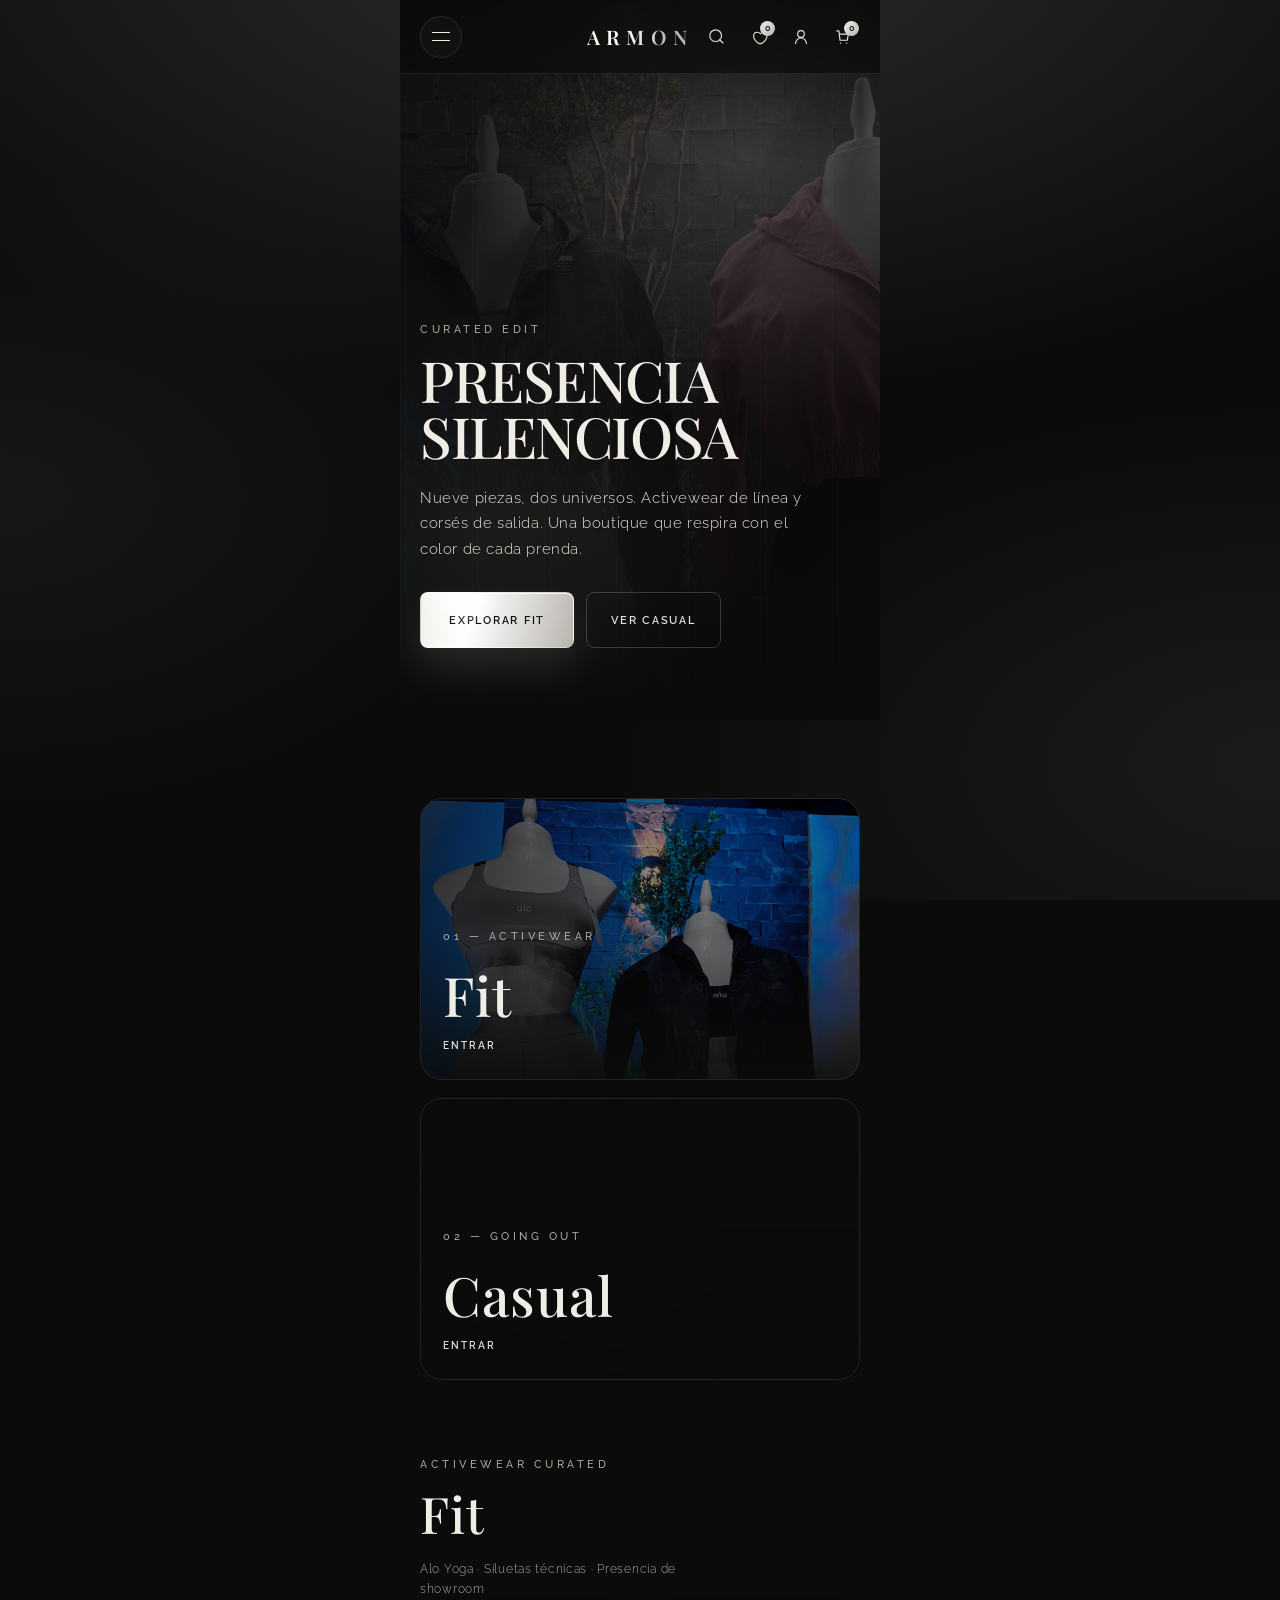
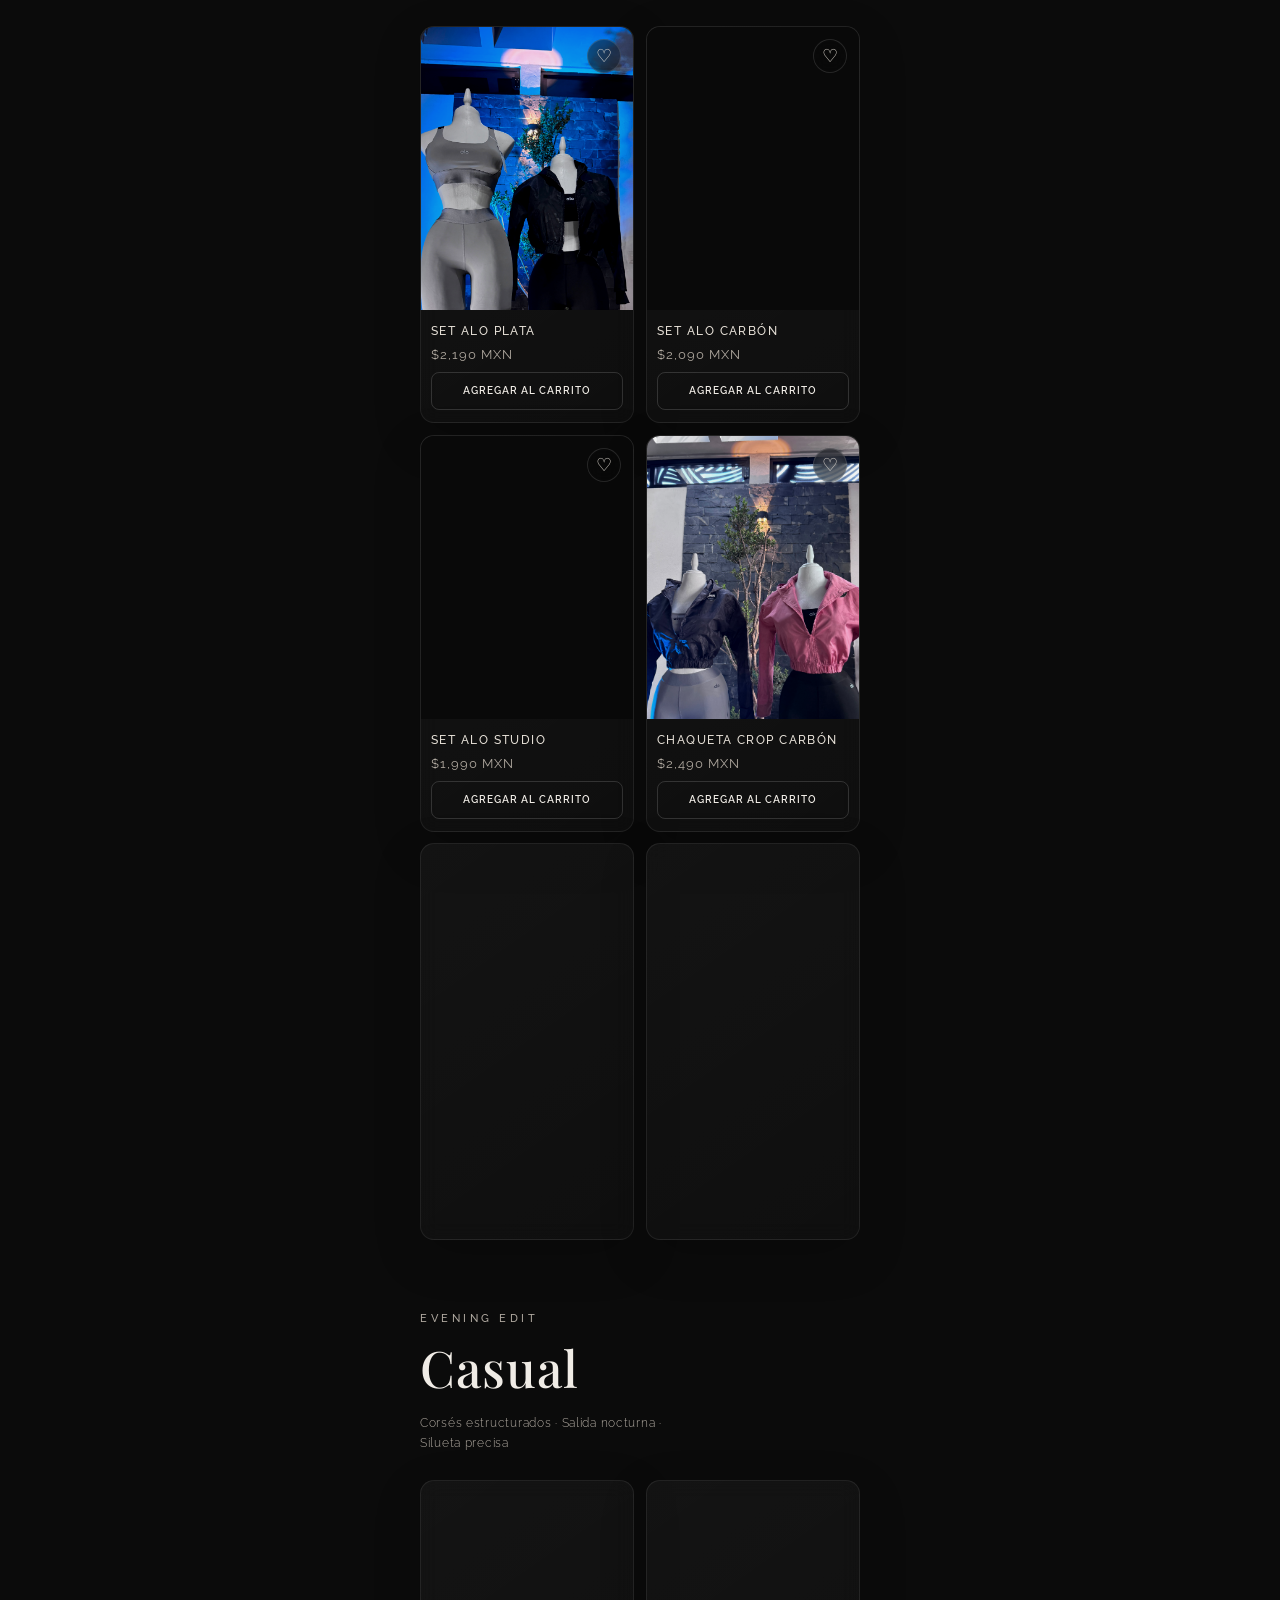
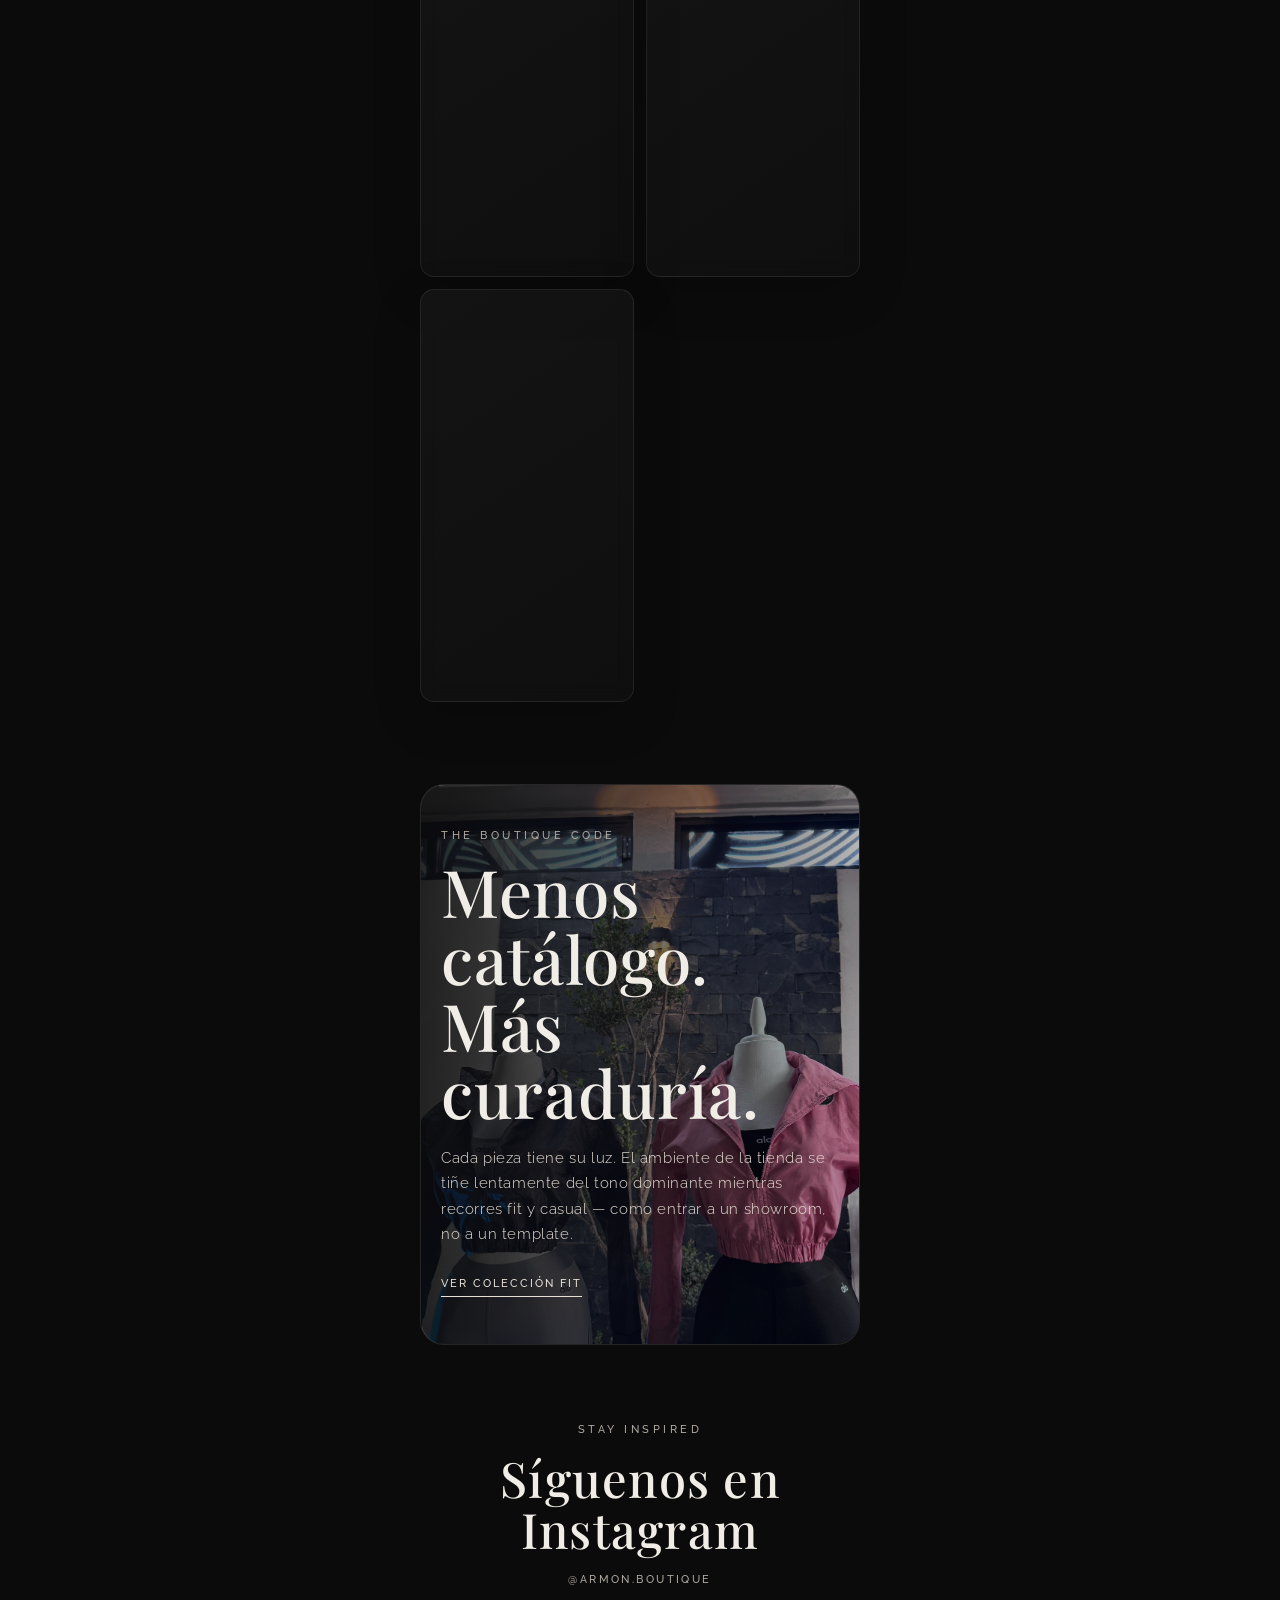
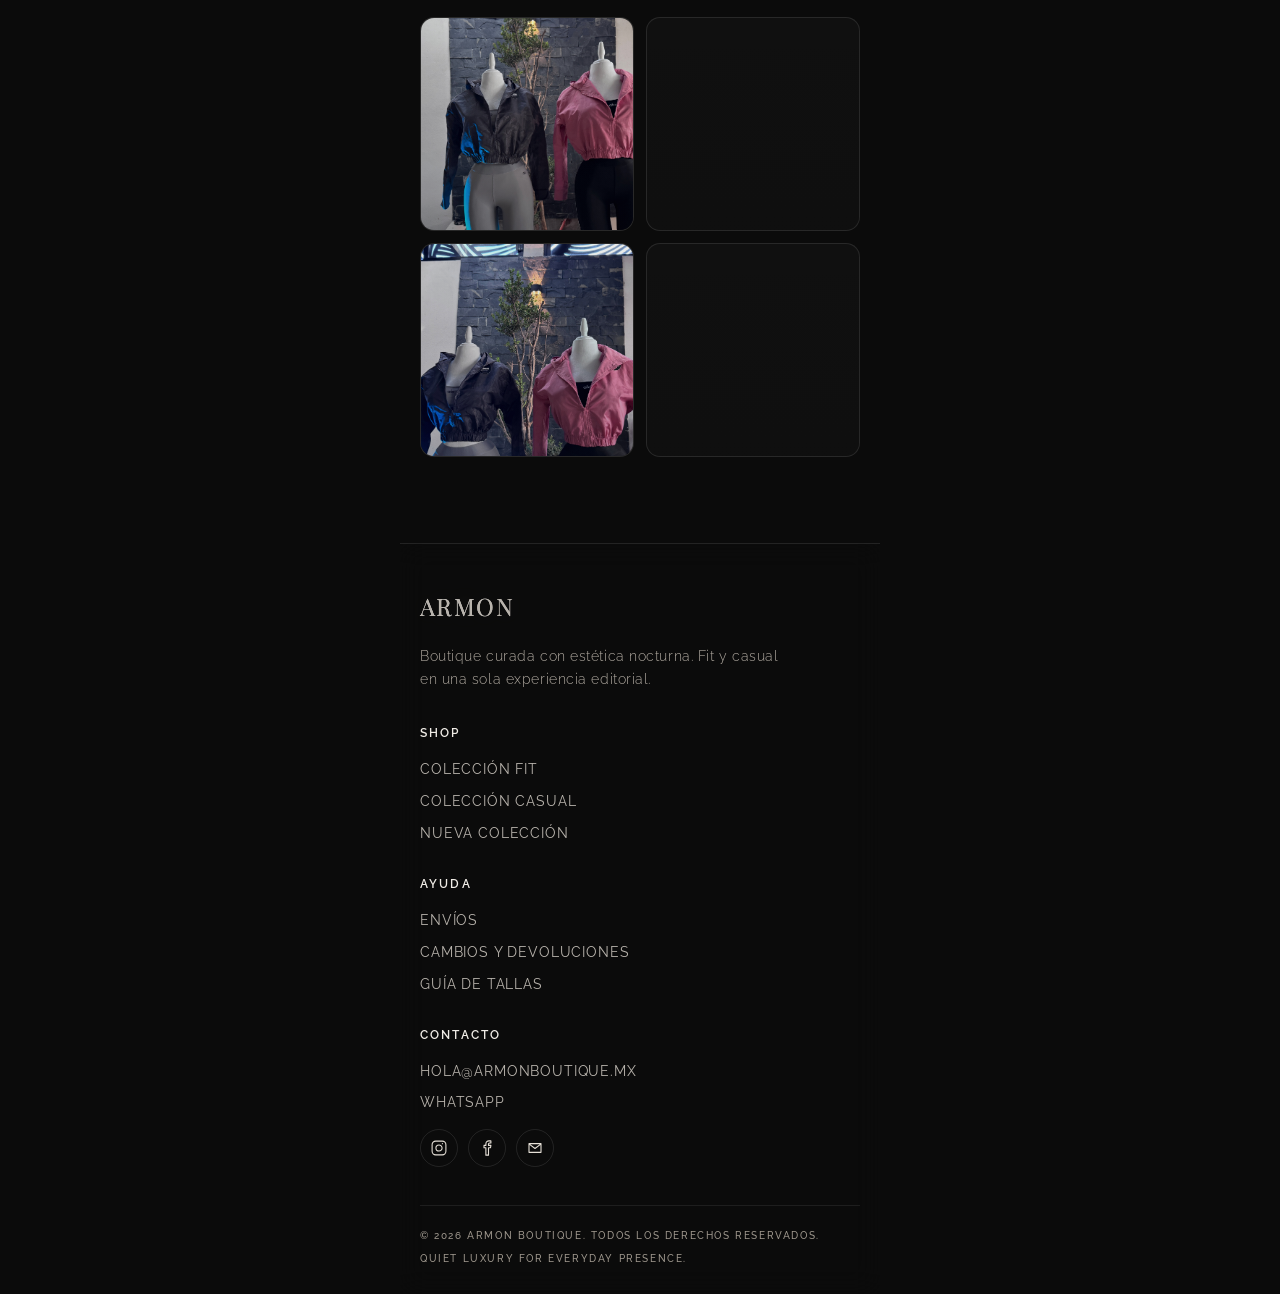
==== commit 80e7ec75: "Restore full-quality design; fix contact and invisible perf tweaks - Revert compressed assets and mo" ====
--- a/index.html
+++ b/index.html
@@ -2,31 +2,40 @@
 <html lang="es">
   <head>
     <meta charset="UTF-8" />
-    <meta
-      name="viewport"
-      content="width=device-width, initial-scale=1.0, viewport-fit=cover"
-    />
-    <meta name="theme-color" content="#0b0b0b" />
-    <meta name="apple-mobile-web-app-capable" content="yes" />
-    <meta name="apple-mobile-web-app-status-bar-style" content="black-translucent" />
+    <meta name="viewport" content="width=device-width, initial-scale=1.0" />
     <meta
       name="description"
-      content="Armon Boutique: curaduría fit y casual en móvil. Piezas Alo y ALPER."
+      content="Armon Boutique: curaduría premium de ropa fit y casual. Piezas seleccionadas con estética editorial, no tienda genérica."
     />
-    <title>Armon Boutique | Fit &amp; Casual</title>
+    <title>Armon Boutique | Curaduría Fit &amp; Casual</title>
     <link rel="canonical" href="https://armon.myzenith.space/" />
     <meta property="og:site_name" content="Armon Boutique" />
     <meta property="og:type" content="website" />
     <meta property="og:url" content="https://armon.myzenith.space/" />
-    <meta property="og:title" content="Armon Boutique | Fit &amp; Casual" />
+    <meta property="og:title" content="Armon Boutique | Curaduría Fit &amp; Casual" />
     <meta
       property="og:description"
-      content="Nueve piezas curadas: activewear Alo y corsés ALPER."
+      content="Nueve piezas curadas: activewear Alo y corsés ALPER. Una experiencia boutique con ambiente que respira el color de cada prenda."
     />
-    <meta property="og:image" content="https://armon.myzenith.space/assets/img/hero/IMG-20260628-WA0031.jpg" />
+    <meta property="og:image" content="https://armon.myzenith.space/IMG-20260628-WA0031.jpg" />
+    <meta property="og:image:secure_url" content="https://armon.myzenith.space/IMG-20260628-WA0031.jpg" />
+    <meta property="og:image:width" content="1200" />
+    <meta property="og:image:height" content="1600" />
+    <meta property="og:image:alt" content="Curaduría premium Alo Yoga en Armon Boutique" />
     <meta name="twitter:card" content="summary_large_image" />
-    <meta name="twitter:image" content="https://armon.myzenith.space/assets/img/hero/IMG-20260628-WA0031.jpg" />
-    <link rel="preload" as="image" href="./assets/img/hero/IMG-20260628-WA0031.jpg" fetchpriority="high" />
+    <meta name="twitter:title" content="Armon Boutique | Curaduría Fit &amp; Casual" />
+    <meta
+      name="twitter:description"
+      content="Ropa fit y casual curada. Ambiente dinámico que sigue el tono de cada prenda."
+    />
+    <meta name="twitter:image" content="https://armon.myzenith.space/IMG-20260628-WA0031.jpg" />
+    <link rel="preload" as="image" href="./IMG-20260628-WA0031.jpg" />
+    <link rel="preconnect" href="https://fonts.googleapis.com" />
+    <link rel="preconnect" href="https://fonts.gstatic.com" crossorigin />
+    <link
+      href="https://fonts.googleapis.com/css2?family=Playfair+Display:wght@400;500;600&family=Raleway:wght@300;400;500;600&display=swap"
+      rel="stylesheet"
+    />
     <link rel="stylesheet" href="./styles.css" />
   </head>
   <body>
@@ -79,13 +88,16 @@
       <section class="hero" id="inicio" data-accent-color="#6b7078">
         <div class="hero-media" aria-hidden="true"></div>
         <div class="hero-overlay"></div>
+        <div class="hero-glow" aria-hidden="true"></div>
+
         <div class="hero-content">
-          <p class="eyebrow">CURATED EDIT</p>
-          <h1>PRESENCIA<br />SILENCIOSA</h1>
-          <p class="hero-copy">
+          <p class="eyebrow reveal">CURATED EDIT</p>
+          <h1 class="reveal">PRESENCIA<br />SILENCIOSA</h1>
+          <p class="hero-copy reveal">
             Nueve piezas, dos universos. Activewear de línea y corsés de salida.
+            Una boutique que respira con el color de cada prenda.
           </p>
-          <div class="hero-actions">
+          <div class="hero-actions reveal">
             <a class="premium-button" href="#fit">Explorar Fit</a>
             <a class="ghost-button" href="#casual">Ver Casual</a>
           </div>
@@ -93,14 +105,16 @@
       </section>
 
       <section class="collection-gateways section-pad" aria-label="Colecciones">
-        <a class="gateway-card gateway-fit" href="#fit" data-category-filter="Fit" data-accent-color="#6b7a88">
+        <a class="gateway-card gateway-fit reveal" href="#fit" data-category-filter="Fit" data-accent-color="#6b7a88">
+          <img src="./IMG-20260628-WA0036.jpg" alt="Colección Fit Alo Yoga" width="800" height="1067" loading="lazy" decoding="async" />
           <div class="gateway-copy">
             <p class="eyebrow">01 — Activewear</p>
             <h2>Fit</h2>
             <span class="gateway-link">Entrar</span>
           </div>
         </a>
-        <a class="gateway-card gateway-casual" href="#casual" data-category-filter="Casual" data-accent-color="#8f3048">
+        <a class="gateway-card gateway-casual reveal" href="#casual" data-category-filter="Casual" data-accent-color="#8f3048">
+          <img src="./IMG-20260628-WA0032.jpg" alt="Colección Casual ALPER" width="800" height="1067" loading="lazy" decoding="async" />
           <div class="gateway-copy">
             <p class="eyebrow">02 — Going Out</p>
             <h2>Casual</h2>
@@ -110,18 +124,18 @@
       </section>
 
       <section class="collection-section section-pad" id="fit" data-accent-color="#6b7a88" aria-labelledby="fit-title">
-        <div class="section-head">
+        <div class="section-head reveal">
           <div>
-            <p class="eyebrow">Activewear</p>
+            <p class="eyebrow">Activewear Curated</p>
             <h2 id="fit-title">Fit</h2>
           </div>
-          <p class="section-note">Alo Yoga · Siluetas técnicas</p>
+          <p class="section-note">Alo Yoga · Siluetas técnicas · Presencia de showroom</p>
         </div>
 
         <div class="product-grid">
-          <article class="product-card" data-product-id="set-alo-plata" data-product-name="Set Alo Plata" data-product-price="2190" data-product-category="Fit" data-accent-color="#aeb2b8" data-product-image="./assets/img/product/IMG-20260628-WA0036.jpg">
-            <button class="favorite-button" type="button" aria-label="Guardar Set Alo Plata" aria-pressed="false"><span aria-hidden="true">&#9825;</span></button>
-            <img class="product-photo" src="./assets/img/product/IMG-20260628-WA0036.jpg" alt="Set Alo Plata" width="420" height="560" loading="lazy" decoding="async" />
+          <article class="product-card reveal" data-product-id="set-alo-plata" data-product-name="Set Alo Plata" data-product-price="2190" data-product-category="Fit" data-accent-color="#aeb2b8">
+                        <button class="favorite-button" type="button" aria-label="Guardar Set Alo Plata" aria-pressed="false"><span aria-hidden="true">&#9825;</span></button>
+            <img class="product-photo" src="./IMG-20260628-WA0036.jpg" alt="Set Alo Plata en maniquí" loading="lazy" decoding="async" />
             <div class="product-info">
               <h3>Set Alo Plata</h3>
               <p class="product-price">$2,190 MXN</p>
@@ -129,9 +143,9 @@
             </div>
           </article>
 
-          <article class="product-card" data-product-id="set-alo-carbon" data-product-name="Set Alo Carbón" data-product-price="2090" data-product-category="Fit" data-accent-color="#5a5856" data-product-image="./assets/img/product/IMG-20260628-WA0026.jpg">
-            <button class="favorite-button" type="button" aria-label="Guardar Set Alo Carbón" aria-pressed="false"><span aria-hidden="true">&#9825;</span></button>
-            <img class="product-photo" src="./assets/img/product/IMG-20260628-WA0026.jpg" alt="Set Alo Carbón" width="420" height="560" loading="lazy" decoding="async" />
+          <article class="product-card reveal" data-product-id="set-alo-carbon" data-product-name="Set Alo Carbón" data-product-price="2090" data-product-category="Fit" data-accent-color="#5a5856">
+                        <button class="favorite-button" type="button" aria-label="Guardar Set Alo Carbón" aria-pressed="false"><span aria-hidden="true">&#9825;</span></button>
+            <img class="product-photo" src="./IMG-20260628-WA0026.jpg" alt="Set Alo Carbón con piping" loading="lazy" decoding="async" />
             <div class="product-info">
               <h3>Set Alo Carbón</h3>
               <p class="product-price">$2,090 MXN</p>
@@ -139,9 +153,9 @@
             </div>
           </article>
 
-          <article class="product-card" data-product-id="set-alo-studio" data-product-name="Set Alo Studio" data-product-price="1990" data-product-category="Fit" data-accent-color="#c4c8cc" data-product-image="./assets/img/product/IMG-20260628-WA0023.jpg">
-            <button class="favorite-button" type="button" aria-label="Guardar Set Alo Studio" aria-pressed="false"><span aria-hidden="true">&#9825;</span></button>
-            <img class="product-photo" src="./assets/img/product/IMG-20260628-WA0023.jpg" alt="Set Alo Studio" width="420" height="560" loading="lazy" decoding="async" />
+          <article class="product-card reveal" data-product-id="set-alo-studio" data-product-name="Set Alo Studio" data-product-price="1990" data-product-category="Fit" data-accent-color="#c4c8cc">
+                        <button class="favorite-button" type="button" aria-label="Guardar Set Alo Studio" aria-pressed="false"><span aria-hidden="true">&#9825;</span></button>
+            <img class="product-photo" src="./IMG-20260628-WA0023.jpg" alt="Set Alo Studio plata con chaqueta negra" loading="lazy" decoding="async" />
             <div class="product-info">
               <h3>Set Alo Studio</h3>
               <p class="product-price">$1,990 MXN</p>
@@ -149,9 +163,9 @@
             </div>
           </article>
 
-          <article class="product-card" data-product-id="chaqueta-carbon" data-product-name="Chaqueta Crop Carbón" data-product-price="2490" data-product-category="Fit" data-accent-color="#48464a" data-product-image="./assets/img/product/IMG-20260628-WA0028.jpg">
-            <button class="favorite-button" type="button" aria-label="Guardar Chaqueta Crop Carbón" aria-pressed="false"><span aria-hidden="true">&#9825;</span></button>
-            <img class="product-photo" src="./assets/img/product/IMG-20260628-WA0028.jpg" alt="Chaqueta Crop Carbón" width="420" height="560" loading="lazy" decoding="async" />
+          <article class="product-card reveal" data-product-id="chaqueta-carbon" data-product-name="Chaqueta Crop Carbón" data-product-price="2490" data-product-category="Fit" data-accent-color="#48464a">
+                        <button class="favorite-button" type="button" aria-label="Guardar Chaqueta Crop Carbón" aria-pressed="false"><span aria-hidden="true">&#9825;</span></button>
+            <img class="product-photo" src="./IMG-20260628-WA0028.jpg" alt="Chaqueta crop carbón Alo" loading="lazy" decoding="async" />
             <div class="product-info">
               <h3>Chaqueta Crop Carbón</h3>
               <p class="product-price">$2,490 MXN</p>
@@ -159,9 +173,9 @@
             </div>
           </article>
 
-          <article class="product-card" data-product-id="chaqueta-oliva" data-product-name="Chaqueta Oliva Alo" data-product-price="2390" data-product-category="Fit" data-accent-color="#4f4e38" data-product-image="./assets/img/product/IMG-20260628-WA0030.jpg">
-            <button class="favorite-button" type="button" aria-label="Guardar Chaqueta Oliva Alo" aria-pressed="false"><span aria-hidden="true">&#9825;</span></button>
-            <img class="product-photo" src="./assets/img/product/IMG-20260628-WA0030.jpg" alt="Chaqueta Oliva Alo" width="420" height="560" loading="lazy" decoding="async" />
+          <article class="product-card reveal" data-product-id="chaqueta-oliva" data-product-name="Chaqueta Oliva Alo" data-product-price="2390" data-product-category="Fit" data-accent-color="#4f4e38">
+                        <button class="favorite-button" type="button" aria-label="Guardar Chaqueta Oliva Alo" aria-pressed="false"><span aria-hidden="true">&#9825;</span></button>
+            <img class="product-photo" src="./IMG-20260628-WA0030.jpg" alt="Chaqueta oliva camo Alo" loading="lazy" decoding="async" />
             <div class="product-info">
               <h3>Chaqueta Oliva Alo</h3>
               <p class="product-price">$2,390 MXN</p>
@@ -169,9 +183,9 @@
             </div>
           </article>
 
-          <article class="product-card" data-product-id="hoodie-camo-gris" data-product-name="Hoodie Camo Gris" data-product-price="2590" data-product-category="Fit" data-accent-color="#7a7976" data-product-image="./assets/img/product/IMG-20260628-WA0031.jpg">
-            <button class="favorite-button" type="button" aria-label="Guardar Hoodie Camo Gris" aria-pressed="false"><span aria-hidden="true">&#9825;</span></button>
-            <img class="product-photo" src="./assets/img/product/IMG-20260628-WA0031.jpg" alt="Hoodie Camo Gris" width="420" height="560" loading="lazy" decoding="async" />
+          <article class="product-card reveal" data-product-id="hoodie-camo-gris" data-product-name="Hoodie Camo Gris" data-product-price="2590" data-product-category="Fit" data-accent-color="#7a7976">
+                        <button class="favorite-button" type="button" aria-label="Guardar Hoodie Camo Gris" aria-pressed="false"><span aria-hidden="true">&#9825;</span></button>
+            <img class="product-photo" src="./IMG-20260628-WA0031.jpg" alt="Hoodie camo gris Alo con leggings" loading="lazy" decoding="async" />
             <div class="product-info">
               <h3>Hoodie Camo Gris</h3>
               <p class="product-price">$2,590 MXN</p>
@@ -182,18 +196,18 @@
       </section>
 
       <section class="collection-section section-pad" id="casual" data-accent-color="#8f3048" aria-labelledby="casual-title">
-        <div class="section-head">
+        <div class="section-head reveal">
           <div>
             <p class="eyebrow">Evening Edit</p>
             <h2 id="casual-title">Casual</h2>
           </div>
-          <p class="section-note">Corsés estructurados · Salida nocturna</p>
+          <p class="section-note">Corsés estructurados · Salida nocturna · Silueta precisa</p>
         </div>
 
         <div class="product-grid">
-          <article class="product-card" data-product-id="corse-negro" data-product-name="Corsé Negro Mesh" data-product-price="1390" data-product-category="Casual" data-accent-color="#1a1420" data-product-image="./assets/img/product/IMG-20260628-WA0021.jpg">
-            <button class="favorite-button" type="button" aria-label="Guardar Corsé Negro Mesh" aria-pressed="false"><span aria-hidden="true">&#9825;</span></button>
-            <img class="product-photo" src="./assets/img/product/IMG-20260628-WA0021.jpg" alt="Corsé Negro Mesh" width="420" height="560" loading="lazy" decoding="async" />
+          <article class="product-card reveal" data-product-id="corse-negro" data-product-name="Corsé Negro Mesh" data-product-price="1390" data-product-category="Casual" data-accent-color="#1a1420">
+                        <button class="favorite-button" type="button" aria-label="Guardar Corsé Negro Mesh" aria-pressed="false"><span aria-hidden="true">&#9825;</span></button>
+            <img class="product-photo" src="./IMG-20260628-WA0021.jpg" alt="Corsé negro mesh con jeans" loading="lazy" decoding="async" />
             <div class="product-info">
               <h3>Corsé Negro Mesh</h3>
               <p class="product-price">$1,390 MXN</p>
@@ -201,9 +215,9 @@
             </div>
           </article>
 
-          <article class="product-card" data-product-id="corse-rojo-alper" data-product-name="Corsé Rojo ALPER" data-product-price="1590" data-product-category="Casual" data-accent-color="#b8143f" data-product-image="./assets/img/product/IMG-20260628-WA0032.jpg">
-            <button class="favorite-button" type="button" aria-label="Guardar Corsé Rojo ALPER" aria-pressed="false"><span aria-hidden="true">&#9825;</span></button>
-            <img class="product-photo" src="./assets/img/product/IMG-20260628-WA0032.jpg" alt="Corsé Rojo ALPER" width="420" height="560" loading="lazy" decoding="async" />
+          <article class="product-card reveal" data-product-id="corse-rojo-alper" data-product-name="Corsé Rojo ALPER" data-product-price="1590" data-product-category="Casual" data-accent-color="#b8143f">
+                        <button class="favorite-button" type="button" aria-label="Guardar Corsé Rojo ALPER" aria-pressed="false"><span aria-hidden="true">&#9825;</span></button>
+            <img class="product-photo" src="./IMG-20260628-WA0032.jpg" alt="Corsé rojo ALPER con jeans" loading="lazy" decoding="async" />
             <div class="product-info">
               <h3>Corsé Rojo ALPER</h3>
               <p class="product-price">$1,590 MXN</p>
@@ -211,9 +225,9 @@
             </div>
           </article>
 
-          <article class="product-card" data-product-id="corse-bronce" data-product-name="Corsé Bronce Estructurado" data-product-price="1490" data-product-category="Casual" data-accent-color="#96704e" data-product-image="./assets/img/product/IMG-20260628-WA0035.jpg">
-            <button class="favorite-button" type="button" aria-label="Guardar Corsé Bronce Estructurado" aria-pressed="false"><span aria-hidden="true">&#9825;</span></button>
-            <img class="product-photo" src="./assets/img/product/IMG-20260628-WA0035.jpg" alt="Corsé Bronce Estructurado" width="420" height="560" loading="lazy" decoding="async" />
+          <article class="product-card reveal" data-product-id="corse-bronce" data-product-name="Corsé Bronce Estructurado" data-product-price="1490" data-product-category="Casual" data-accent-color="#96704e">
+                        <button class="favorite-button" type="button" aria-label="Guardar Corsé Bronce Estructurado" aria-pressed="false"><span aria-hidden="true">&#9825;</span></button>
+            <img class="product-photo" src="./IMG-20260628-WA0035.jpg" alt="Corsé bronce estructurado con jeans" loading="lazy" decoding="async" />
             <div class="product-info">
               <h3>Corsé Bronce Estructurado</h3>
               <p class="product-price">$1,490 MXN</p>
@@ -223,25 +237,45 @@
         </div>
       </section>
 
-      <section class="editorial-block section-pad" aria-labelledby="editorial-title" data-accent-color="#3d4248">
-        <p class="eyebrow">THE BOUTIQUE CODE</p>
-        <h2 id="editorial-title">Menos catálogo.<br />Más curaduría.</h2>
-        <p>
-          Cada pieza tiene su luz. El ambiente se tiñe del tono dominante mientras recorres fit y casual.
-        </p>
-        <a class="underlined-link" href="#fit">Ver colección Fit</a>
-      </section>
-
-      <section class="instagram-cta section-pad" aria-labelledby="instagram-title">
-        <p class="eyebrow">Instagram</p>
-        <h2 id="instagram-title">Síguenos</h2>
-        <a
-          class="premium-button"
-          href="https://www.instagram.com/armonik_ar?igsh=OThqNmZnaWZyMjNq"
-          target="_blank"
-          rel="noreferrer"
-          >@armon.boutique</a
-        >
+      <section class="editorial" aria-labelledby="editorial-title" data-accent-color="#3d4248">
+        <div class="editorial-image" aria-hidden="true"></div>
+        <div class="editorial-copy reveal">
+          <p class="eyebrow">THE BOUTIQUE CODE</p>
+          <h2 id="editorial-title">Menos catálogo.<br />Más curaduría.</h2>
+          <p>
+            Cada pieza tiene su luz. El ambiente de la tienda se tiñe lentamente del tono
+            dominante mientras recorres fit y casual — como entrar a un showroom, no a un template.
+          </p>
+          <a class="underlined-link" href="#fit">Ver colección Fit</a>
+        </div>
+      </section>
+
+      <section class="instagram section-pad" aria-labelledby="instagram-title">
+        <div class="instagram-head reveal">
+          <p class="eyebrow">STAY INSPIRED</p>
+          <h2 id="instagram-title">Síguenos en Instagram</h2>
+          <a
+            href="https://www.instagram.com/armonik_ar?igsh=OThqNmZnaWZyMjNq"
+            target="_blank"
+            rel="noreferrer"
+            >@armon.boutique</a
+          >
+        </div>
+
+        <div class="instagram-grid">
+          <a class="insta-shot reveal" href="https://www.instagram.com/armonik_ar?igsh=OThqNmZnaWZyMjNq" target="_blank" rel="noreferrer" aria-label="Ver Instagram de Armon Boutique">
+            <img src="./IMG-20260628-WA0031.jpg" alt="" loading="lazy" decoding="async" />
+          </a>
+          <a class="insta-shot reveal" href="https://www.instagram.com/armonik_ar?igsh=OThqNmZnaWZyMjNq" target="_blank" rel="noreferrer" aria-label="Ver Instagram de Armon Boutique">
+            <img src="./IMG-20260628-WA0032.jpg" alt="" loading="lazy" decoding="async" />
+          </a>
+          <a class="insta-shot reveal" href="https://www.instagram.com/armonik_ar?igsh=OThqNmZnaWZyMjNq" target="_blank" rel="noreferrer" aria-label="Ver Instagram de Armon Boutique">
+            <img src="./IMG-20260628-WA0028.jpg" alt="" loading="lazy" decoding="async" />
+          </a>
+          <a class="insta-shot reveal" href="https://www.instagram.com/armonik_ar?igsh=OThqNmZnaWZyMjNq" target="_blank" rel="noreferrer" aria-label="Ver Instagram de Armon Boutique">
+            <img src="./IMG-20260628-WA0035.jpg" alt="" loading="lazy" decoding="async" />
+          </a>
+        </div>
       </section>
     </main>
 
@@ -249,13 +283,16 @@
       <div class="footer-grid">
         <div class="footer-brand">
           <a class="brand" href="#inicio">ARMON</a>
-          <p>Boutique curada. Fit y casual en una sola experiencia móvil.</p>
+          <p>
+            Boutique curada con estética nocturna. Fit y casual en una sola experiencia editorial.
+          </p>
         </div>
 
         <div>
           <h3>Shop</h3>
           <a href="#fit">Colección Fit</a>
           <a href="#casual">Colección Casual</a>
+          <a href="#fit">Nueva colección</a>
         </div>
 
         <div>
@@ -268,11 +305,16 @@
         <div>
           <h3>Contacto</h3>
           <a href="mailto:hola@armonboutique.mx">hola@armonboutique.mx</a>
-          <a href="https://wa.me/525500000000">WhatsApp</a>
+          <a href="https://wa.me/524776798491">WhatsApp</a>
           <div class="social-icons" aria-label="Redes sociales">
             <a href="https://www.instagram.com/armonik_ar?igsh=OThqNmZnaWZyMjNq" target="_blank" rel="noreferrer" aria-label="Instagram">
               <svg viewBox="0 0 24 24" aria-hidden="true">
                 <path d="M7.6 2.8h8.8a4.8 4.8 0 0 1 4.8 4.8v8.8a4.8 4.8 0 0 1-4.8 4.8H7.6a4.8 4.8 0 0 1-4.8-4.8V7.6a4.8 4.8 0 0 1 4.8-4.8Zm8.9 3.4h.1M12 16.1a4.1 4.1 0 1 0 0-8.2 4.1 4.1 0 0 0 0 8.2Z" />
+              </svg>
+            </a>
+            <a href="#contacto" aria-label="Facebook">
+              <svg viewBox="0 0 24 24" aria-hidden="true">
+                <path d="M14 8.5V6.7c0-.8.6-1.3 1.4-1.3h1.8V2.5h-2.5a4 4 0 0 0-4.2 4.1v1.9H8v3.1h2.5v9.9H14v-9.9h2.7l.5-3.1H14Z" />
               </svg>
             </a>
             <a href="mailto:hola@armonboutique.mx" aria-label="Mensaje">
@@ -286,6 +328,7 @@
 
       <div class="footer-bottom">
         <p>© 2026 ARMON BOUTIQUE. Todos los derechos reservados.</p>
+        <p>Quiet luxury for everyday presence.</p>
       </div>
     </footer>
 
@@ -302,7 +345,7 @@
       <form class="search-form">
         <label for="searchInput">Producto o categoría</label>
         <div>
-          <input id="searchInput" name="search" type="search" placeholder="Ej. fit, casual, corsé" autocomplete="off" enterkeyhint="search" />
+          <input id="searchInput" name="search" type="search" placeholder="Ej. fit, casual, corsé, alo" autocomplete="off" />
           <button type="submit">Buscar</button>
         </div>
       </form>
--- a/styles.css
+++ b/styles.css
@@ -1,27 +1,37 @@
 :root {
   --black: #0b0b0b;
-  --panel: #111111;
+  --panel: rgba(13, 13, 13, 0.72);
+  --panel-strong: rgba(15, 15, 15, 0.82);
   --text: #f0ece6;
   --text-soft: #e6e0d7;
   --muted: #afa89f;
+  --muted-deep: #9e978d;
   --silver: #f1eee8;
   --chrome: #b8b4ae;
   --line: rgba(255, 255, 255, 0.1);
-  --shell: 480px;
-  --serif: Georgia, "Times New Roman", serif;
-  --sans: -apple-system, BlinkMacSystemFont, "Segoe UI", Roboto, Helvetica, Arial, sans-serif;
-  --safe-top: env(safe-area-inset-top, 0px);
-  --safe-bottom: env(safe-area-inset-bottom, 0px);
-}
-
-*,
-*::before,
-*::after {
+  --line-strong: rgba(255, 255, 255, 0.15);
+  --glow: rgba(241, 238, 232, 0.12);
+  --accent-color: #0b0b0b;
+  --serif: "Playfair Display", Georgia, serif;
+  --sans: "Raleway", Arial, sans-serif;
+  --mobile-shell: 480px;
+}
+
+@property --accent-color {
+  syntax: "<color>";
+  inherits: true;
+  initial-value: #0b0b0b;
+}
+
+html {
+  transition: --accent-color 3.2s ease;
+}
+
+* {
   box-sizing: border-box;
 }
 
 html {
-  -webkit-text-size-adjust: 100%;
   scroll-behavior: smooth;
 }
 
@@ -32,18 +42,18 @@
   background: var(--black);
   font-family: var(--sans);
   font-weight: 400;
-  letter-spacing: 0.06em;
-  -webkit-tap-highlight-color: transparent;
-  padding-bottom: var(--safe-bottom);
+  letter-spacing: 0.08em;
 }
 
 .ambient-bg {
   position: fixed;
   inset: 0;
   z-index: -1;
-  background: var(--black);
-  transition: background 2s ease;
-  pointer-events: none;
+  background:
+    radial-gradient(ellipse 120% 85% at 50% -8%, color-mix(in srgb, var(--accent-color) 34%, transparent), transparent 62%),
+    radial-gradient(ellipse 90% 70% at 100% 85%, color-mix(in srgb, var(--accent-color) 16%, transparent), transparent 58%),
+    radial-gradient(ellipse 75% 65% at 0% 55%, color-mix(in srgb, var(--accent-color) 12%, transparent), transparent 55%),
+    var(--black);
 }
 
 body.nav-open {
@@ -70,51 +80,142 @@
 .site-header {
   position: fixed;
   top: 0;
-  left: 50%;
+  left: 0;
   z-index: 50;
-  width: min(100%, var(--shell));
-  height: calc(64px + var(--safe-top));
-  padding-top: var(--safe-top);
+  width: 100%;
+  height: 74px;
   border-bottom: 1px solid rgba(255, 255, 255, 0.08);
-  background: rgba(11, 11, 11, 0.94);
-  transform: translateX(-50%);
+  background: rgba(11, 11, 11, 0.62);
+  backdrop-filter: blur(16px);
 }
 
 .nav-shell {
+  position: relative;
   display: grid;
   grid-template-columns: 44px 1fr auto;
   align-items: center;
-  height: 64px;
-  padding: 0 16px;
+  width: min(1500px, 100%);
+  height: 100%;
+  margin: 0 auto;
+  padding: 0 20px;
 }
 
 .brand {
+  justify-self: center;
+  background: linear-gradient(105deg, var(--silver) 0%, #ffffff 34%, var(--chrome) 78%);
+  color: transparent;
+  font-family: var(--serif);
+  font-size: 22px;
+  font-weight: 600;
+  letter-spacing: 0.32em;
+  line-height: 1;
+  text-transform: uppercase;
+  text-shadow: 0 0 24px rgba(241, 238, 232, 0.12);
+  -webkit-background-clip: text;
+  background-clip: text;
+}
+
+.nav-shell > .brand {
   position: absolute;
   left: 50%;
-  color: var(--silver);
-  font-family: var(--serif);
-  font-size: 20px;
-  font-weight: 600;
-  letter-spacing: 0.28em;
-  line-height: 1;
+  transform: translateX(-50%);
+}
+
+.main-nav {
+  position: fixed;
+  top: 74px;
+  right: 16px;
+  left: 16px;
+  display: grid;
+  gap: 2px;
+  padding: 12px;
+  border: 1px solid var(--line);
+  border-radius: 18px;
+  background:
+    linear-gradient(180deg, rgba(255, 255, 255, 0.045), rgba(255, 255, 255, 0.018)),
+    rgba(13, 13, 13, 0.96);
+  box-shadow: 0 24px 70px rgba(0, 0, 0, 0.45);
+  backdrop-filter: blur(16px);
+  opacity: 0;
+  pointer-events: none;
+  transform: translateY(-12px);
+  transition: opacity 0.25s ease, transform 0.25s ease;
+}
+
+body.nav-open .main-nav {
+  opacity: 1;
+  pointer-events: auto;
+  transform: translateY(0);
+}
+
+.main-nav a,
+.underlined-link,
+.product-info h3,
+.product-info p,
+.product-info button,
+.footer-grid h3,
+.footer-grid a,
+.footer-bottom p,
+.instagram-head a {
   text-transform: uppercase;
-  transform: translateX(-50%);
+}
+
+.main-nav a {
+  position: relative;
+  padding: 15px 16px;
+  color: var(--text-soft);
+  font-size: 11px;
+  font-weight: 500;
+  letter-spacing: 0.18em;
+  transition: color 0.25s ease, text-shadow 0.25s ease;
+}
+
+.main-nav a::after,
+.underlined-link::after {
+  position: absolute;
+  right: 0;
+  bottom: 7px;
+  left: 0;
+  height: 1px;
+  background: currentColor;
+  content: "";
+  transform: scaleX(0);
+  transform-origin: left;
+  transition: transform 0.25s ease;
+}
+
+.main-nav a:hover,
+.main-nav a:focus-visible {
+  color: #ffffff;
+  text-shadow: 0 0 16px rgba(241, 238, 232, 0.34);
+}
+
+.main-nav a:hover::after,
+.main-nav a:focus-visible::after,
+.underlined-link:hover::after,
+.underlined-link:focus-visible::after {
+  transform: scaleX(1);
 }
 
 .menu-toggle {
+  position: relative;
+  z-index: 2;
   display: grid;
   gap: 7px;
-  width: 44px;
-  height: 44px;
+  width: 42px;
+  height: 42px;
   place-content: center;
+  border: 1px solid var(--line);
+  border-radius: 50%;
+  background: rgba(255, 255, 255, 0.025);
 }
 
 .menu-toggle span {
   display: block;
   width: 18px;
   height: 1px;
-  background: var(--text-soft);
-  transition: transform 0.2s ease;
+  background: var(--text);
+  transition: transform 0.25s ease;
 }
 
 body.nav-open .menu-toggle span:first-child {
@@ -125,54 +226,23 @@
   transform: translateY(-4px) rotate(-45deg);
 }
 
-.main-nav {
-  position: fixed;
-  top: calc(64px + var(--safe-top));
-  left: 50%;
-  z-index: 40;
-  display: grid;
-  gap: 2px;
-  width: min(calc(100% - 32px), 448px);
-  padding: 12px;
-  border: 1px solid var(--line);
-  border-radius: 16px;
-  background: rgba(13, 13, 13, 0.98);
-  opacity: 0;
-  pointer-events: none;
-  transform: translate(-50%, -8px);
-  transition: opacity 0.2s ease, transform 0.2s ease;
-}
-
-body.nav-open .main-nav {
-  opacity: 1;
-  pointer-events: auto;
-  transform: translate(-50%, 0);
-}
-
-.main-nav a {
-  padding: 14px 16px;
-  border-radius: 10px;
-  color: var(--text-soft);
-  font-size: 12px;
-  font-weight: 500;
-  letter-spacing: 0.14em;
-  text-transform: uppercase;
-}
-
 .header-actions {
+  justify-self: end;
   display: flex;
-  gap: 6px;
-  justify-self: end;
+  align-items: center;
+  gap: 8px;
 }
 
 .header-actions button {
   position: relative;
   display: grid;
-  width: 40px;
-  height: 40px;
+  width: 34px;
+  height: 34px;
   place-items: center;
+  border: 1px solid transparent;
   border-radius: 50%;
   color: var(--text-soft);
+  transition: border-color 0.25s ease, box-shadow 0.25s ease, color 0.25s ease;
 }
 
 .header-actions svg {
@@ -185,194 +255,347 @@
   stroke-width: 1.55;
 }
 
+.header-actions button:hover,
+.header-actions button:focus-visible {
+  border-color: rgba(255, 255, 255, 0.16);
+  color: #ffffff;
+  box-shadow: 0 0 24px rgba(241, 238, 232, 0.08);
+}
+
 .cart-icon span,
 .favorites-icon span {
   position: absolute;
-  top: 2px;
-  right: 2px;
+  top: 0;
+  right: 0;
   display: grid;
   min-width: 15px;
   height: 15px;
   place-items: center;
   border-radius: 999px;
   color: var(--black);
-  background: var(--silver);
+  background: linear-gradient(135deg, var(--silver), var(--chrome));
   font-size: 9px;
-  font-weight: 700;
-}
-
-#openProfile {
-  display: none;
-}
-
-main,
-.site-footer {
-  width: min(100%, var(--shell));
-  margin: 0 auto;
+  font-weight: 600;
+  letter-spacing: 0;
+}
+
+.favorites-icon svg {
+  fill: none;
 }
 
 .hero {
   position: relative;
-  min-height: 72vh;
+  display: grid;
+  min-height: 720px;
   overflow: hidden;
+  isolation: isolate;
 }
 
 .hero-media,
-.hero-overlay {
+.hero-overlay,
+.hero-glow,
+.hero::after {
   position: absolute;
   inset: 0;
 }
 
 .hero-media {
-  background: url("./assets/img/hero/IMG-20260628-WA0031.jpg") center / cover no-repeat;
+  z-index: -4;
+  background:
+    linear-gradient(115deg, rgba(11, 11, 11, 0.22), rgba(11, 11, 11, 0.52)),
+    url("./IMG-20260628-WA0031.jpg") 50% 22% / cover;
+  filter: saturate(82%) contrast(108%) brightness(68%);
+  transform: scale(1.01);
 }
 
 .hero-overlay {
-  background: linear-gradient(0deg, rgba(11, 11, 11, 0.95) 0%, rgba(11, 11, 11, 0.45) 55%, rgba(11, 11, 11, 0.2) 100%);
+  z-index: -3;
+  background:
+    linear-gradient(0deg, rgba(11, 11, 11, 0.97) 0%, rgba(11, 11, 11, 0.74) 34%, rgba(11, 11, 11, 0.18) 100%),
+    linear-gradient(90deg, rgba(11, 11, 11, 0.72) 0%, rgba(11, 11, 11, 0.16) 72%),
+    radial-gradient(circle at 72% 18%, rgba(241, 238, 232, 0.1), transparent 18rem);
+}
+
+.hero-glow {
+  z-index: -2;
+  background:
+    radial-gradient(circle at 74% 20%, rgba(241, 238, 232, 0.11), transparent 18rem),
+    radial-gradient(circle at 18% 72%, rgba(184, 180, 174, 0.08), transparent 16rem);
+}
+
+.hero::after {
+  z-index: -1;
+  background:
+    linear-gradient(180deg, rgba(11, 11, 11, 0.72), transparent 22%),
+    linear-gradient(0deg, var(--black), transparent 18%),
+    linear-gradient(90deg, rgba(255, 255, 255, 0.035), transparent 1px) 0 0 / 72px 100%;
+  content: "";
 }
 
 .hero-content {
-  position: relative;
   display: flex;
-  min-height: 72vh;
   flex-direction: column;
   justify-content: end;
-  padding: calc(88px + var(--safe-top)) 20px 48px;
+  width: min(1500px, 100%);
+  margin: 0 auto;
+  padding: 132px 20px 72px;
 }
 
 .eyebrow {
-  margin: 0 0 12px;
+  margin: 0 0 16px;
   color: var(--muted);
-  font-size: 10px;
-  font-weight: 600;
-  letter-spacing: 0.28em;
+  font-size: 11px;
+  font-weight: 500;
+  letter-spacing: 0.32em;
+  line-height: 1.2;
   text-transform: uppercase;
 }
 
 .hero h1,
 .section-head h2,
-.editorial-block h2 {
+.editorial h2,
+.instagram h2 {
   margin: 0;
+  color: var(--text);
   font-family: var(--serif);
   font-weight: 500;
-  letter-spacing: 0.02em;
-  line-height: 1.02;
 }
 
 .hero h1 {
-  font-size: clamp(2.4rem, 11vw, 3.2rem);
+  max-width: 760px;
+  font-size: clamp(4.1rem, 17vw, 5.6rem);
+  letter-spacing: 0.01em;
+  line-height: 0.98;
 }
 
 .hero-copy {
-  max-width: 360px;
-  margin: 16px 0 0;
+  max-width: 430px;
+  margin: 22px 0 0;
   color: var(--text-soft);
-  font-size: 14px;
-  font-weight: 400;
-  line-height: 1.65;
+  font-size: 15px;
+  font-weight: 300;
+  letter-spacing: 0.04em;
+  line-height: 1.7;
+}
+
+.premium-button {
+  position: relative;
+  display: inline-flex;
+  align-items: center;
+  justify-content: center;
+  width: fit-content;
+  min-height: 56px;
+  margin-top: 30px;
+  overflow: hidden;
+  padding: 16px 28px;
+  border: 1px solid rgba(255, 255, 255, 0.24);
+  border-radius: 8px;
+  color: #111111;
+  background:
+    radial-gradient(circle at 22% 0%, rgba(255, 255, 255, 0.78), transparent 34%),
+    linear-gradient(105deg, #f1eee8 0%, #ffffff 34%, #b8b4ae 100%);
+  box-shadow:
+    0 18px 40px rgba(241, 238, 232, 0.12),
+    inset 0 1px 0 rgba(255, 255, 255, 0.78);
+  font-size: 11px;
+  font-weight: 600;
+  letter-spacing: 0.16em;
+  text-transform: uppercase;
+  transition: transform 0.25s ease, box-shadow 0.25s ease;
+}
+
+.premium-button::before {
+  position: absolute;
+  inset: 0;
+  background: radial-gradient(circle at 30% 0%, rgba(255, 255, 255, 0.85), transparent 28%);
+  content: "";
+  opacity: 0.72;
+  pointer-events: none;
+}
+
+.premium-button:hover,
+.premium-button:focus-visible {
+  transform: translateY(-2px);
+  box-shadow:
+    0 24px 58px rgba(241, 238, 232, 0.18),
+    inset 0 1px 0 rgba(255, 255, 255, 0.9);
 }
 
 .hero-actions {
   display: flex;
   flex-wrap: wrap;
-  gap: 10px;
-  margin-top: 24px;
-}
-
-.premium-button,
+  gap: 12px;
+  margin-top: 30px;
+}
+
+.hero-actions .premium-button {
+  margin-top: 0;
+}
+
 .ghost-button {
   display: inline-flex;
   align-items: center;
   justify-content: center;
-  min-height: 48px;
-  padding: 14px 22px;
+  min-height: 56px;
+  padding: 16px 24px;
+  border: 1px solid rgba(255, 255, 255, 0.18);
   border-radius: 8px;
-  font-size: 10px;
-  font-weight: 700;
-  letter-spacing: 0.14em;
+  color: var(--text-soft);
+  font-size: 11px;
+  font-weight: 600;
+  letter-spacing: 0.16em;
   text-transform: uppercase;
-}
-
-.premium-button {
-  border: 1px solid rgba(255, 255, 255, 0.2);
-  color: #111;
-  background: linear-gradient(105deg, #f1eee8, #fff 40%, #b8b4ae);
-}
-
-.ghost-button {
-  border: 1px solid rgba(255, 255, 255, 0.18);
+  transition: border-color 0.25s ease, color 0.25s ease, transform 0.25s ease;
+}
+
+.ghost-button:hover,
+.ghost-button:focus-visible {
+  border-color: rgba(255, 255, 255, 0.42);
+  color: #ffffff;
+  transform: translateY(-2px);
+}
+
+.hero-indicator {
+  display: none;
+}
+
+.section-pad {
+  width: min(1500px, 100%);
+  margin: 0 auto;
+  padding: 78px 20px 0;
+}
+
+.section-head {
+  display: flex;
+  align-items: end;
+  justify-content: space-between;
+  gap: 20px;
+  margin-bottom: 26px;
+}
+
+.section-head h2 {
+  font-size: clamp(2.6rem, 11vw, 3.15rem);
+  letter-spacing: 0.02em;
+  line-height: 1.05;
+}
+
+.underlined-link {
+  position: relative;
+  display: inline-flex;
+  padding-bottom: 10px;
   color: var(--text-soft);
-}
-
-.section-pad {
-  padding: 56px 16px 0;
-}
-
-.section-head {
-  display: grid;
-  gap: 10px;
-  margin-bottom: 20px;
-}
-
-.section-head h2 {
-  font-size: clamp(2rem, 9vw, 2.6rem);
+  font-size: 11px;
+  font-weight: 500;
+  letter-spacing: 0.18em;
+  transition: color 0.25s ease, text-shadow 0.25s ease;
+  white-space: nowrap;
+}
+
+.underlined-link::after {
+  bottom: 3px;
+  transform: scaleX(1);
+}
+
+.underlined-link:hover,
+.underlined-link:focus-visible {
+  color: #ffffff;
+  text-shadow: 0 0 16px rgba(241, 238, 232, 0.22);
 }
 
 .section-note {
+  max-width: 280px;
   margin: 0;
   color: var(--muted);
   font-size: 12px;
-  line-height: 1.55;
+  font-weight: 300;
+  letter-spacing: 0.06em;
+  line-height: 1.65;
 }
 
 .collection-gateways {
   display: grid;
-  gap: 12px;
+  gap: 18px;
 }
 
 .gateway-card {
-  display: grid;
-  min-height: 120px;
+  position: relative;
+  display: block;
+  overflow: hidden;
+  min-height: 280px;
+  border: 1px solid rgba(255, 255, 255, 0.1);
+  border-radius: 22px;
+  isolation: isolate;
+}
+
+.gateway-card img {
+  position: absolute;
+  inset: 0;
+  width: 100%;
+  height: 100%;
+  object-fit: cover;
+  filter: saturate(88%) contrast(106%) brightness(72%);
+  transition: transform 0.8s ease;
+}
+
+.gateway-card::after {
+  position: absolute;
+  inset: 0;
+  background:
+    linear-gradient(0deg, rgba(11, 11, 11, 0.92) 0%, rgba(11, 11, 11, 0.28) 52%, rgba(11, 11, 11, 0.12) 100%),
+    linear-gradient(90deg, rgba(11, 11, 11, 0.55), transparent 68%);
+  content: "";
+}
+
+.gateway-card:hover img,
+.gateway-card:focus-visible img {
+  transform: scale(1.04);
+}
+
+.gateway-copy {
+  position: relative;
+  z-index: 1;
+  display: grid;
   align-content: end;
-  padding: 22px 18px;
-  border: 1px solid var(--line);
-  border-radius: 16px;
-  background: var(--panel);
-}
-
-.gateway-fit {
-  background: linear-gradient(145deg, rgba(107, 122, 136, 0.22), var(--panel));
-}
-
-.gateway-casual {
-  background: linear-gradient(145deg, rgba(143, 48, 72, 0.22), var(--panel));
+  min-height: 280px;
+  padding: 28px 22px;
 }
 
 .gateway-copy h2 {
-  margin: 6px 0 0;
+  margin: 8px 0 0;
   font-family: var(--serif);
-  font-size: 2rem;
+  font-size: clamp(2.8rem, 12vw, 3.4rem);
+  font-weight: 500;
+  letter-spacing: 0.02em;
+  line-height: 1;
 }
 
 .gateway-link {
-  display: inline-block;
-  margin-top: 12px;
-  color: var(--muted);
+  margin-top: 18px;
+  color: var(--text-soft);
   font-size: 10px;
   font-weight: 600;
-  letter-spacing: 0.18em;
+  letter-spacing: 0.2em;
   text-transform: uppercase;
 }
 
+.editorial-catalog {
+  display: grid;
+  gap: 16px;
+}
+
 .collection-section + .collection-section {
-  padding-top: 48px;
+  padding-top: 72px;
 }
 
 .product-grid,
+.category-grid,
 .instagram-grid {
   display: grid;
   grid-template-columns: repeat(2, minmax(0, 1fr));
-  gap: 10px;
+}
+
+.product-grid {
+  gap: 12px;
 }
 
 .product-card {
@@ -380,15 +603,29 @@
   overflow: hidden;
   border: 1px solid rgba(255, 255, 255, 0.08);
   border-radius: 14px;
-  background: var(--panel);
+  background:
+    linear-gradient(145deg, rgba(255, 255, 255, 0.03), rgba(255, 255, 255, 0.01)),
+    var(--panel);
+  backdrop-filter: blur(10px);
+  box-shadow: 0 16px 48px rgba(0, 0, 0, 0.18);
   content-visibility: auto;
   contain-intrinsic-size: 280px;
+  transition:
+    transform 0.35s ease,
+    border-color 0.35s ease,
+    box-shadow 0.35s ease;
+}
+
+.product-card:hover {
+  border-color: rgba(255, 255, 255, 0.2);
+  box-shadow: 0 20px 60px rgba(0, 0, 0, 0.28);
+  transform: translateY(-4px);
 }
 
 .favorite-button {
   position: absolute;
-  top: 8px;
-  right: 8px;
+  top: 12px;
+  right: 12px;
   z-index: 2;
   display: grid;
   width: 34px;
@@ -396,11 +633,23 @@
   place-items: center;
   border: 1px solid rgba(255, 255, 255, 0.12);
   border-radius: 50%;
-  background: rgba(11, 11, 11, 0.55);
-}
-
-.favorite-button.is-active span {
-  color: #fff;
+  background: rgba(11, 11, 11, 0.42);
+  backdrop-filter: blur(10px);
+}
+
+.favorite-button svg {
+  width: 15px;
+  height: 15px;
+  fill: none;
+  stroke: var(--text-soft);
+  stroke-linejoin: round;
+  stroke-width: 1.45;
+}
+
+.favorite-button span {
+  color: var(--text-soft);
+  font-size: 18px;
+  line-height: 1;
 }
 
 .product-photo {
@@ -409,118 +658,415 @@
   aspect-ratio: 3 / 4;
   object-fit: cover;
   background: #101010;
+  filter: saturate(90%) contrast(106%) brightness(94%);
+  transition: transform 0.7s ease;
+}
+
+.product-card:hover .product-photo {
+  transform: scale(1.03);
+}
+
+.photo-top.is-loaded {
+  background-image: url("https://images.unsplash.com/photo-1509631179647-0177331693ae?auto=format&fit=crop&w=520&q=70");
+}
+
+.photo-top-2.is-loaded {
+  background-image: url("https://images.unsplash.com/photo-1529139574466-a303027c1d8b?auto=format&fit=crop&w=520&q=70");
+}
+
+.photo-top-3.is-loaded {
+  background-image: url("https://images.unsplash.com/photo-1485230895905-ec40ba36b9bc?auto=format&fit=crop&w=520&q=70");
+}
+
+.photo-top-4.is-loaded {
+  background-image: url("https://images.unsplash.com/photo-1495385794356-15371f348c31?auto=format&fit=crop&w=520&q=70");
+}
+
+.photo-denim.is-loaded {
+  background-image: url("https://images.unsplash.com/photo-1541099649105-f69ad21f3246?auto=format&fit=crop&w=520&q=70");
+}
+
+.photo-denim-2.is-loaded {
+  background-image: url("https://images.unsplash.com/photo-1542272604-787c3835535d?auto=format&fit=crop&w=520&q=70");
+}
+
+.photo-denim-3.is-loaded {
+  background-image: url("https://images.unsplash.com/photo-1582552938357-32b906df40cb?auto=format&fit=crop&w=520&q=70");
+}
+
+.photo-dress.is-loaded {
+  background-image: url("https://images.unsplash.com/photo-1496747611176-843222e1e57c?auto=format&fit=crop&w=520&q=70");
+}
+
+.photo-dress-2.is-loaded {
+  background-image: url("https://images.unsplash.com/photo-1485968579580-b6d095142e6e?auto=format&fit=crop&w=520&q=70");
+}
+
+.photo-dress-3.is-loaded {
+  background-image: url("https://images.unsplash.com/photo-1503342217505-b0a15ec3261c?auto=format&fit=crop&w=520&q=70");
+}
+
+.photo-dress-4.is-loaded {
+  background-image: url("https://images.unsplash.com/photo-1524504388940-b1c1722653e1?auto=format&fit=crop&w=520&q=70");
+}
+
+.photo-necklace.is-loaded {
+  background-image: url("https://images.unsplash.com/photo-1515562141207-7a88fb7ce338?auto=format&fit=crop&w=520&q=70");
+}
+
+.photo-necklace-2.is-loaded {
+  background-image: url("https://images.unsplash.com/photo-1506630448388-4e683c67ddb0?auto=format&fit=crop&w=520&q=70");
+}
+
+.photo-necklace-3.is-loaded {
+  background-image: url("https://images.unsplash.com/photo-1611085583191-a3b181a88401?auto=format&fit=crop&w=520&q=70");
+}
+
+.photo-necklace-4.is-loaded {
+  background-image: url("https://images.unsplash.com/photo-1599643478518-a784e5dc4c8f?auto=format&fit=crop&w=520&q=70");
 }
 
 .product-info {
   display: grid;
-  gap: 6px;
-  padding: 10px;
+  gap: 8px;
+  padding: 13px 10px 12px;
 }
 
 .product-info h3 {
   margin: 0;
   color: var(--text-soft);
-  font-size: 11px;
-  font-weight: 600;
-  letter-spacing: 0.1em;
+  font-size: 12px;
+  font-weight: 500;
+  letter-spacing: 0.12em;
   line-height: 1.35;
 }
 
 .product-price {
   margin: 0;
   color: var(--muted);
-  font-size: 12px;
+  font-size: 13px;
+  font-weight: 400;
+  letter-spacing: 0.08em;
+}
+
+.product-info p:not(.product-price) {
+  margin: 0;
+  color: var(--muted);
+  font-size: 13px;
+  font-weight: 400;
+  letter-spacing: 0.08em;
 }
 
 .cart-button {
-  min-height: 36px;
-  padding: 8px;
-  border: 1px solid rgba(255, 255, 255, 0.14);
+  min-height: 38px;
+  margin-top: 2px;
+  padding: 11px 8px;
+  border: 1px solid rgba(255, 255, 255, 0.15);
   border-radius: 8px;
   color: var(--text);
-  font-size: 9px;
-  font-weight: 700;
+  font-size: 10px;
+  font-weight: 600;
   letter-spacing: 0.1em;
   text-transform: uppercase;
-}
-
-.editorial-block {
-  width: min(calc(100% - 32px), var(--shell));
-  margin: 56px auto 0;
-  padding: 28px 20px;
+  transition:
+    background 0.25s ease,
+    color 0.25s ease,
+    border-color 0.25s ease,
+    transform 0.25s ease;
+}
+
+.cart-button:hover,
+.cart-button:focus-visible {
+  border-color: #ffffff;
+  color: var(--black);
+  background: #ffffff;
+  transform: translateY(-1px);
+}
+
+.category-grid {
+  gap: 14px;
+}
+
+.category-card {
+  position: relative;
+  display: flex;
+  aspect-ratio: 3 / 4;
+  flex-direction: column;
+  justify-content: end;
+  overflow: hidden;
+  padding: 20px 16px;
   border: 1px solid var(--line);
   border-radius: 18px;
-  background: var(--panel);
-}
-
-.editorial-block h2 {
-  font-size: clamp(1.8rem, 8vw, 2.4rem);
-}
-
-.editorial-block p {
-  margin: 14px 0 18px;
+  background:
+    linear-gradient(145deg, rgba(255, 255, 255, 0.055), rgba(255, 255, 255, 0.012)),
+    #101010;
+  background-position: center;
+  background-size: cover;
+  isolation: isolate;
+}
+
+.category-card::before,
+.category-card::after,
+.insta-shot::after,
+.editorial::after {
+  position: absolute;
+  inset: 0;
+  content: "";
+}
+
+.category-card::before {
+  z-index: -2;
+  background: inherit;
+  filter: grayscale(18%) contrast(105%) saturate(88%);
+  transition: transform 0.6s ease;
+}
+
+.category-card::after {
+  z-index: -1;
+  background: linear-gradient(0deg, rgba(11, 11, 11, 0.78) 0%, rgba(11, 11, 11, 0.04) 72%);
+}
+
+.category-card:hover::before {
+  transform: scale(1.06);
+}
+
+.category-card span {
+  width: 32px;
+  height: 1px;
+  margin-bottom: 14px;
+  background: #ffffff;
+}
+
+.category-card h3 {
+  margin: 0;
+  color: #ffffff;
+  font-size: 13px;
+  font-weight: 600;
+  letter-spacing: 0.18em;
+  text-transform: uppercase;
+}
+
+.category-tops.is-loaded {
+  background-image: url("https://images.unsplash.com/photo-1529139574466-a303027c1d8b?auto=format&fit=crop&w=560&q=72");
+}
+
+.category-jeans.is-loaded {
+  background-image: url("https://images.unsplash.com/photo-1542272604-787c3835535d?auto=format&fit=crop&w=560&q=72");
+}
+
+.category-dresses.is-loaded {
+  background-image: url("https://images.unsplash.com/photo-1485968579580-b6d095142e6e?auto=format&fit=crop&w=560&q=72");
+}
+
+.category-accessories.is-loaded {
+  background-image: url("https://images.unsplash.com/photo-1515562141207-7a88fb7ce338?auto=format&fit=crop&w=560&q=72");
+}
+
+.editorial {
+  position: relative;
+  display: grid;
+  min-height: 420px;
+  width: min(1500px, calc(100% - 40px));
+  margin: 82px auto 0;
+  overflow: hidden;
+  border: 1px solid var(--line);
+  border-radius: 24px;
+  background: var(--panel-strong);
+  isolation: isolate;
+}
+
+.editorial-image {
+  position: absolute;
+  inset: 0;
+  z-index: -3;
+  background: #101010 center / cover;
+  filter: saturate(86%) contrast(106%) brightness(78%);
+}
+
+.editorial-image.is-loaded,
+.editorial-image {
+  background-image: url("./IMG-20260628-WA0028.jpg");
+}
+
+.editorial::after {
+  z-index: -2;
+  background:
+    linear-gradient(90deg, rgba(11, 11, 11, 0.85) 0%, rgba(11, 11, 11, 0.54) 46%, rgba(11, 11, 11, 0.1) 100%),
+    radial-gradient(circle at 20% 35%, rgba(241, 238, 232, 0.06), transparent 22rem);
+}
+
+.editorial-copy {
+  align-self: center;
+  max-width: 560px;
+  padding: 44px 20px;
+}
+
+.editorial h2 {
+  max-width: 520px;
+  font-size: clamp(3rem, 13vw, 4.1rem);
+  letter-spacing: 0.01em;
+  line-height: 1.02;
+}
+
+.editorial p:not(.eyebrow) {
+  max-width: 400px;
+  margin: 20px 0 24px;
   color: var(--text-soft);
+  font-size: 15px;
+  font-weight: 300;
+  letter-spacing: 0.04em;
+  line-height: 1.7;
+}
+
+.instagram-head {
+  max-width: 700px;
+  margin: 0 auto 30px;
+  text-align: center;
+}
+
+.instagram h2 {
+  font-size: clamp(2.5rem, 10vw, 3.05rem);
+  line-height: 1.06;
+}
+
+.instagram-head a {
+  display: inline-flex;
+  margin-top: 18px;
+  color: var(--muted);
+  font-size: 11px;
+  font-weight: 500;
+  letter-spacing: 0.22em;
+  transition: color 0.25s ease, text-shadow 0.25s ease;
+}
+
+.instagram-head a:hover,
+.instagram-head a:focus-visible {
+  color: #ffffff;
+  text-shadow: 0 0 16px rgba(241, 238, 232, 0.18);
+}
+
+.instagram-grid {
+  gap: 12px;
+}
+
+.insta-shot {
+  position: relative;
+  aspect-ratio: 1;
+  overflow: hidden;
+  border: 1px solid var(--line);
+  border-radius: 16px;
+  background: #101010;
+  transition: transform 0.6s ease, border-color 0.35s ease, box-shadow 0.35s ease;
+}
+
+.insta-shot img {
+  display: block;
+  width: 100%;
+  height: 100%;
+  object-fit: cover;
+  filter: saturate(88%) contrast(106%) brightness(92%);
+  transition: transform 0.6s ease;
+}
+
+.insta-shot::after {
+  position: absolute;
+  inset: 0;
+  background: linear-gradient(180deg, transparent, rgba(11, 11, 11, 0.22));
+  content: "";
+  pointer-events: none;
+}
+
+.insta-shot:hover,
+.insta-shot:focus-visible {
+  border-color: rgba(255, 255, 255, 0.2);
+  box-shadow: 0 20px 60px rgba(0, 0, 0, 0.28);
+  transform: scale(1.04);
+}
+
+.insta-shot:hover img,
+.insta-shot:focus-visible img {
+  transform: scale(1.06);
+}
+
+.insta-one.is-loaded {
+  background-image: url("https://images.unsplash.com/photo-1524504388940-b1c1722653e1?auto=format&fit=crop&w=420&q=70");
+}
+
+.insta-two.is-loaded {
+  background-image: url("https://images.unsplash.com/photo-1517841905240-472988babdf9?auto=format&fit=crop&w=420&q=70");
+}
+
+.insta-three.is-loaded {
+  background-image: url("https://images.unsplash.com/photo-1503342217505-b0a15ec3261c?auto=format&fit=crop&w=420&q=70");
+}
+
+.insta-four.is-loaded {
+  background-image: url("https://images.unsplash.com/photo-1520975682031-a89af567c3d7?auto=format&fit=crop&w=420&q=70");
+}
+
+.site-footer {
+  width: min(1500px, 100%);
+  margin: 86px auto 0;
+  padding: 46px 20px 28px;
+  border-top: 1px solid rgba(255, 255, 255, 0.1);
+  background: rgba(11, 11, 11, 0.55);
+  backdrop-filter: blur(14px);
+}
+
+.footer-grid {
+  display: grid;
+  grid-template-columns: 1fr;
+  gap: 34px;
+}
+
+.footer-brand .brand {
+  justify-self: start;
+  font-size: 24px;
+}
+
+.footer-brand p {
+  max-width: 370px;
+  margin: 22px 0 0;
+  color: var(--muted);
   font-size: 14px;
-  line-height: 1.65;
-}
-
-.underlined-link {
-  color: var(--text-soft);
-  font-size: 10px;
+  font-weight: 300;
+  letter-spacing: 0.04em;
+  line-height: 1.7;
+}
+
+.footer-grid div:not(.footer-brand):not(.social-icons) {
+  display: grid;
+  align-content: start;
+  gap: 13px;
+}
+
+.footer-grid h3 {
+  margin: 0 0 7px;
+  color: var(--text);
+  font-size: 12px;
   font-weight: 600;
-  letter-spacing: 0.16em;
-  text-transform: uppercase;
-}
-
-.instagram-cta {
-  text-align: center;
-}
-
-.instagram-cta h2 {
-  margin: 0;
-  font-family: var(--serif);
-  font-size: clamp(1.8rem, 8vw, 2.2rem);
-}
-
-.instagram-cta .premium-button {
-  margin-top: 20px;
-}
-
-.site-footer {
-  margin-top: 56px;
-  padding: 32px 16px calc(24px + var(--safe-bottom));
-  border-top: 1px solid var(--line);
-}
-
-.footer-grid {
-  display: grid;
-  gap: 24px;
-}
-
-.footer-brand p,
-.footer-grid a,
-.footer-bottom p {
-  color: var(--muted);
-  font-size: 13px;
-  line-height: 1.6;
-}
-
-.footer-grid h3 {
-  margin: 0 0 8px;
-  font-size: 11px;
-  letter-spacing: 0.16em;
-  text-transform: uppercase;
-}
-
-.footer-grid div:not(.footer-brand) {
-  display: grid;
-  gap: 10px;
+  letter-spacing: 0.18em;
+}
+
+.footer-grid a {
+  color: #b8b3ac;
+  font-size: 14px;
+  font-weight: 400;
+  letter-spacing: 0.06em;
+  line-height: 1.35;
+  transition: color 0.25s ease, text-shadow 0.25s ease;
+}
+
+.footer-grid a:hover,
+.footer-grid a:focus-visible {
+  color: #ffffff;
+  text-shadow: 0 0 16px rgba(241, 238, 232, 0.16);
 }
 
 .social-icons {
   display: flex;
-  gap: 8px;
-  margin-top: 6px;
+  gap: 10px;
+  margin-top: 4px;
 }
 
 .social-icons a {
@@ -530,52 +1076,585 @@
   place-items: center;
   border: 1px solid var(--line);
   border-radius: 50%;
+  color: var(--text-soft);
+}
+
+.social-icons svg {
+  width: 18px;
+  height: 18px;
+  fill: none;
+  stroke: currentColor;
+  stroke-linecap: round;
+  stroke-linejoin: round;
+  stroke-width: 1.45;
 }
 
 .footer-bottom {
   display: grid;
-  gap: 6px;
-  margin-top: 28px;
-  padding-top: 18px;
+  gap: 8px;
+  margin-top: 38px;
+  padding-top: 22px;
   border-top: 1px solid rgba(255, 255, 255, 0.08);
 }
 
 .footer-bottom p {
   margin: 0;
+  color: var(--muted-deep);
   font-size: 10px;
+  font-weight: 500;
+  letter-spacing: 0.16em;
+  line-height: 1.5;
+}
+
+.cart-toast {
+  position: fixed;
+  right: 50%;
+  bottom: 22px;
+  z-index: 80;
+  width: max-content;
+  max-width: calc(100% - 40px);
+  padding: 14px 18px;
+  border: 1px solid rgba(255, 255, 255, 0.14);
+  border-radius: 999px;
+  color: var(--black);
+  background:
+    radial-gradient(circle at 25% 0%, rgba(255, 255, 255, 0.78), transparent 28%),
+    linear-gradient(105deg, #f1eee8, #b8b4ae);
+  box-shadow: 0 20px 60px rgba(241, 238, 232, 0.16);
+  font-size: 11px;
+  font-weight: 600;
   letter-spacing: 0.12em;
+  opacity: 0;
+  pointer-events: none;
+  text-transform: uppercase;
+  transform: translate(50%, 16px);
+  transition: opacity 0.25s ease, transform 0.25s ease;
+}
+
+.cart-toast.is-visible {
+  opacity: 1;
+  transform: translate(50%, 0);
+}
+
+.reveal {
+  animation: fade-up 0.72s ease both;
+}
+
+.reveal:nth-child(2) {
+  animation-delay: 0.15s;
+}
+
+.reveal:nth-child(3) {
+  animation-delay: 0.3s;
+}
+
+.reveal:nth-child(4) {
+  animation-delay: 0.45s;
+}
+
+.product-card:nth-child(2),
+.category-card:nth-child(2),
+.insta-shot:nth-child(2) {
+  animation-delay: 0.15s;
+}
+
+.product-card:nth-child(3),
+.category-card:nth-child(3),
+.insta-shot:nth-child(3) {
+  animation-delay: 0.3s;
+}
+
+.product-card:nth-child(4),
+.category-card:nth-child(4),
+.insta-shot:nth-child(4) {
+  animation-delay: 0.45s;
+}
+
+@keyframes fade-up {
+  from {
+    opacity: 0;
+    transform: translateY(22px);
+  }
+
+  to {
+    opacity: 1;
+    transform: translateY(0);
+  }
+}
+
+@media (prefers-reduced-motion: reduce) {
+  *,
+  *::before,
+  *::after {
+    animation-duration: 0.001ms !important;
+    scroll-behavior: auto !important;
+    transition-duration: 0.001ms !important;
+  }
+}
+
+@media (min-width: 768px) {
+  .nav-shell {
+    padding: 0 40px;
+  }
+
+  .hero-content {
+    padding-right: 40px;
+    padding-left: 40px;
+  }
+
+  .section-pad {
+    padding: 92px 40px 0;
+  }
+
+  .editorial-copy {
+    padding: 60px 40px;
+  }
+
+  .site-footer {
+    padding-right: 40px;
+    padding-left: 40px;
+  }
+
+  .product-grid {
+    gap: 20px;
+  }
+
+  .category-grid,
+  .instagram-grid {
+    gap: 16px;
+  }
+
+  .footer-grid {
+    grid-template-columns: 1.4fr repeat(3, 1fr);
+  }
+
+  .footer-bottom {
+    grid-template-columns: 1fr auto;
+    align-items: center;
+  }
+}
+
+@media (min-width: 1024px) {
+  .site-header {
+    height: 86px;
+  }
+
+  .nav-shell {
+    grid-template-columns: 1fr auto 1fr;
+    padding: 0 56px;
+  }
+
+  .menu-toggle {
+    display: none;
+  }
+
+  .main-nav {
+    position: static;
+    display: flex;
+    gap: 30px;
+    justify-self: start;
+    padding: 0;
+    border: 0;
+    border-radius: 0;
+    background: transparent;
+    box-shadow: none;
+    opacity: 1;
+    pointer-events: auto;
+    transform: none;
+    transition: none;
+  }
+
+  .main-nav a {
+    padding: 10px 0;
+  }
+
+  .main-nav a::after {
+    bottom: 3px;
+  }
+
+  .header-actions {
+    gap: 12px;
+  }
+
+  .hero {
+    min-height: 820px;
+  }
+
+  .hero-overlay {
+    background:
+      linear-gradient(90deg, rgba(11, 11, 11, 0.92) 0%, rgba(11, 11, 11, 0.58) 38%, rgba(11, 11, 11, 0.08) 76%),
+      linear-gradient(0deg, rgba(11, 11, 11, 0.6), transparent 32%);
+  }
+
+  .hero-content {
+    justify-content: center;
+    padding: 140px 56px 80px;
+  }
+
+  .hero h1 {
+    font-size: clamp(4.6rem, 7vw, 6.6rem);
+  }
+
+  .hero-indicator {
+    position: absolute;
+    right: 56px;
+    bottom: 106px;
+    display: flex;
+    align-items: center;
+    gap: 14px;
+    margin: 0;
+    color: var(--text-soft);
+    font-size: 11px;
+    font-weight: 500;
+    letter-spacing: 0.22em;
+    text-transform: uppercase;
+    writing-mode: vertical-rl;
+  }
+
+  .hero-indicator span {
+    width: 1px;
+    height: 44px;
+    background: rgba(255, 255, 255, 0.35);
+  }
+
+  .section-pad {
+    padding: 116px 56px 0;
+  }
+
+  .section-head {
+    margin-bottom: 32px;
+  }
+
+  .product-grid,
+  .category-grid,
+  .instagram-grid {
+    grid-template-columns: repeat(4, minmax(0, 1fr));
+  }
+
+  .product-grid {
+    gap: 24px;
+  }
+
+  .product-info {
+    padding: 18px 16px 16px;
+  }
+
+  .editorial {
+    min-height: 520px;
+    width: min(1500px, calc(100% - 112px));
+    margin-top: 116px;
+  }
+
+  .editorial-copy {
+    padding: 76px 56px;
+  }
+
+  .editorial h2 {
+    font-size: 48px;
+  }
+
+  .site-footer {
+    margin-top: 116px;
+    padding: 56px 56px 34px;
+  }
+}
+
+@media (max-width: 520px) {
+  #openProfile {
+    display: none;
+  }
+
+  .brand {
+    font-size: 20px;
+  }
+
+  .section-head {
+    align-items: start;
+    flex-direction: column;
+  }
+
+  .hero h1 {
+    font-size: clamp(3.65rem, 18vw, 4.35rem);
+  }
+
+  .product-grid,
+  .category-grid,
+  .instagram-grid {
+    gap: 12px;
+  }
+
+  .product-card,
+  .category-card,
+  .insta-shot {
+    border-radius: 14px;
+  }
+
+  .product-info {
+    padding: 13px 10px 12px;
+  }
+
+  .cart-button {
+    min-height: 38px;
+    padding-right: 8px;
+    padding-left: 8px;
+    letter-spacing: 0.1em;
+  }
+}
+
+body {
+  overflow-x: hidden;
+}
+
+main,
+.site-footer {
+  width: min(100%, var(--mobile-shell));
+  margin-right: auto;
+  margin-left: auto;
+  background: transparent;
+}
+
+.site-header {
+  left: 50%;
+  width: min(100%, var(--mobile-shell));
+  height: 74px;
+  transform: translateX(-50%);
+}
+
+.nav-shell {
+  display: grid;
+  grid-template-columns: 44px 1fr auto;
+  width: 100%;
+  padding: 0 20px;
+}
+
+.nav-shell > .brand {
+  left: 50%;
+  font-size: 20px;
+}
+
+.menu-toggle {
+  display: grid;
+}
+
+.header-actions {
+  gap: 8px;
+}
+
+.header-actions button {
+  width: 34px;
+  height: 34px;
+}
+
+#openProfile {
+  display: none;
+}
+
+.main-nav {
+  position: fixed;
+  top: 74px;
+  right: auto;
+  left: 50%;
+  display: grid;
+  gap: 2px;
+  width: min(calc(100vw - 32px), 448px);
+  padding: 12px;
+  border: 1px solid var(--line);
+  border-radius: 18px;
+  background:
+    linear-gradient(180deg, rgba(255, 255, 255, 0.045), rgba(255, 255, 255, 0.018)),
+    rgba(13, 13, 13, 0.96);
+  box-shadow: 0 24px 70px rgba(0, 0, 0, 0.45);
+  opacity: 0;
+  pointer-events: none;
+  transform: translate(-50%, -12px);
+  transition: opacity 0.25s ease, transform 0.25s ease;
+}
+
+body.nav-open .main-nav {
+  opacity: 1;
+  pointer-events: auto;
+  transform: translate(-50%, 0);
+}
+
+.main-nav a {
+  padding: 15px 16px;
+}
+
+.hero {
+  min-height: 720px;
+}
+
+.hero-media {
+  background-position: 54% 18%;
+}
+
+.hero-overlay {
+  background:
+    linear-gradient(0deg, rgba(11, 11, 11, 0.97) 0%, rgba(11, 11, 11, 0.74) 34%, rgba(11, 11, 11, 0.18) 100%),
+    linear-gradient(90deg, rgba(11, 11, 11, 0.72) 0%, rgba(11, 11, 11, 0.16) 72%),
+    radial-gradient(circle at 72% 18%, rgba(241, 238, 232, 0.1), transparent 18rem);
+}
+
+.hero-content {
+  justify-content: end;
+  width: 100%;
+  max-width: 100%;
+  padding: 132px 20px 72px;
+}
+
+.hero h1 {
+  max-width: min(100%, 420px);
+  font-size: clamp(3rem, 13.5vw, 3.55rem);
+  letter-spacing: -0.025em;
+  overflow-wrap: normal;
+}
+
+.hero-copy {
+  max-width: min(100%, 390px);
+}
+
+.premium-button {
+  max-width: 100%;
+}
+
+@media (max-width: 380px) {
+  .hero h1 {
+    font-size: clamp(2.65rem, 13vw, 3rem);
+  }
+
+  .hero-copy {
+    font-size: 14px;
+  }
+}
+
+.hero-indicator {
+  display: none;
+}
+
+.section-pad {
+  width: 100%;
+  padding: 78px 20px 0;
+}
+
+.section-head {
+  align-items: start;
+  flex-direction: column;
+  margin-bottom: 26px;
+}
+
+.section-head h2 {
+  font-size: clamp(2.6rem, 11vw, 3.15rem);
+}
+
+.product-grid,
+.category-grid,
+.instagram-grid {
+  grid-template-columns: repeat(2, minmax(0, 1fr));
+}
+
+.product-grid,
+.category-grid,
+.instagram-grid {
+  gap: 12px;
+}
+
+.product-card,
+.category-card,
+.insta-shot {
+  border-radius: 14px;
+}
+
+.product-info {
+  padding: 13px 10px 12px;
+}
+
+.cart-button {
+  min-height: 38px;
+  padding-right: 8px;
+  padding-left: 8px;
+  letter-spacing: 0.1em;
+}
+
+.editorial {
+  min-height: 420px;
+  width: min(calc(100% - 40px), 440px);
+  margin-top: 82px;
+}
+
+.editorial-copy {
+  padding: 44px 20px;
+}
+
+.editorial h2 {
+  font-size: clamp(3rem, 13vw, 4.1rem);
+}
+
+.site-footer {
+  margin-top: 86px;
+  padding: 46px 20px 28px;
+}
+
+.footer-grid {
+  grid-template-columns: 1fr;
+  gap: 34px;
+}
+
+.footer-bottom {
+  grid-template-columns: 1fr;
+}
+
+.favorite-button.is-active {
+  border-color: rgba(255, 255, 255, 0.32);
+  background: linear-gradient(135deg, rgba(241, 238, 232, 0.22), rgba(255, 255, 255, 0.06));
+  box-shadow: 0 0 30px rgba(241, 238, 232, 0.14);
+}
+
+.favorite-button.is-active svg {
+  fill: var(--text-soft);
+}
+
+.favorite-button.is-active span {
+  color: #ffffff;
+  text-shadow: 0 0 14px rgba(241, 238, 232, 0.34);
+}
+
+.product-card.is-highlighted {
+  border-color: rgba(255, 255, 255, 0.38);
+  box-shadow: 0 0 0 1px rgba(241, 238, 232, 0.18), 0 26px 80px rgba(241, 238, 232, 0.16);
 }
 
 .panel-scrim {
   position: fixed;
   inset: 0;
   z-index: 65;
-  background: rgba(0, 0, 0, 0.65);
-}
-
-.panel-scrim[hidden] {
-  display: none;
+  background: rgba(0, 0, 0, 0.62);
+  backdrop-filter: blur(8px);
 }
 
 .shop-panel {
   position: fixed;
   right: 50%;
-  bottom: calc(10px + var(--safe-bottom));
+  bottom: 14px;
   z-index: 70;
   display: flex;
-  width: min(calc(100% - 24px), var(--shell));
-  max-height: calc(100dvh - 80px);
+  width: min(calc(100% - 28px), 452px);
+  max-height: calc(100dvh - 96px);
   flex-direction: column;
-  gap: 14px;
+  gap: 18px;
   overflow: auto;
-  padding: 18px;
-  border: 1px solid var(--line);
-  border-radius: 20px;
-  background: rgba(13, 13, 13, 0.98);
+  padding: 20px;
+  border: 1px solid rgba(255, 255, 255, 0.12);
+  border-radius: 24px;
+  color: var(--text);
+  background:
+    radial-gradient(circle at 24% 0%, rgba(241, 238, 232, 0.08), transparent 13rem),
+    linear-gradient(180deg, rgba(255, 255, 255, 0.055), rgba(255, 255, 255, 0.018)),
+    rgba(13, 13, 13, 0.98);
+  box-shadow: 0 24px 90px rgba(0, 0, 0, 0.62);
   opacity: 0;
   pointer-events: none;
-  transform: translate(50%, 12px);
-  transition: opacity 0.2s ease, transform 0.2s ease;
+  transform: translate(50%, 18px);
+  transition: opacity 0.25s ease, transform 0.25s ease;
 }
 
 .shop-panel.is-open {
@@ -588,13 +1667,16 @@
   display: flex;
   align-items: start;
   justify-content: space-between;
-  gap: 12px;
+  gap: 18px;
 }
 
 .panel-header h2 {
   margin: 0;
   font-family: var(--serif);
-  font-size: 1.8rem;
+  font-size: 34px;
+  font-weight: 500;
+  letter-spacing: 0.03em;
+  line-height: 1;
 }
 
 .panel-close,
@@ -602,24 +1684,28 @@
 .panel-primary,
 .search-form button,
 .quantity-button,
-.result-add,
-.favorite-remove {
+.result-add {
   border-radius: 10px;
   font-size: 10px;
-  font-weight: 700;
-  letter-spacing: 0.12em;
+  font-weight: 600;
+  letter-spacing: 0.14em;
   text-transform: uppercase;
 }
 
 .panel-close {
-  padding: 8px 0 8px 8px;
+  padding: 10px 0 10px 12px;
   color: var(--muted);
+}
+
+.panel-close:hover,
+.panel-close:focus-visible {
+  color: #ffffff;
 }
 
 .search-form,
 .profile-form {
   display: grid;
-  gap: 8px;
+  gap: 10px;
 }
 
 .search-form label,
@@ -627,7 +1713,7 @@
   color: var(--muted);
   font-size: 10px;
   font-weight: 600;
-  letter-spacing: 0.14em;
+  letter-spacing: 0.18em;
   text-transform: uppercase;
 }
 
@@ -639,46 +1725,71 @@
 
 .search-form input,
 .profile-form input {
+  min-width: 0;
   width: 100%;
-  min-width: 0;
-  padding: 12px;
-  border: 1px solid var(--line);
-  border-radius: 10px;
+  border: 1px solid rgba(255, 255, 255, 0.12);
+  border-radius: 12px;
   outline: 0;
+  padding: 13px 12px;
   color: var(--text);
-  background: rgba(255, 255, 255, 0.04);
+  background: rgba(255, 255, 255, 0.045);
   font: inherit;
-  font-size: 16px;
+  font-size: 13px;
+  letter-spacing: 0.04em;
+}
+
+.search-form input:focus,
+.profile-form input:focus {
+  border-color: rgba(255, 255, 255, 0.28);
+  box-shadow: 0 0 0 3px rgba(241, 238, 232, 0.06);
 }
 
 .search-form button,
 .panel-primary {
-  min-height: 44px;
   padding: 0 14px;
-  color: #111;
-  background: linear-gradient(105deg, #f1eee8, #fff 40%, #b8b4ae);
+  color: var(--black);
+  background:
+    radial-gradient(circle at 22% 0%, rgba(255, 255, 255, 0.78), transparent 34%),
+    linear-gradient(105deg, #f1eee8 0%, #ffffff 34%, #b8b4ae 100%);
+  box-shadow: 0 16px 34px rgba(241, 238, 232, 0.11);
+}
+
+.panel-primary {
+  min-height: 46px;
 }
 
 .panel-secondary {
-  min-height: 44px;
+  min-height: 46px;
   padding: 0 14px;
-  border: 1px solid var(--line);
+  border: 1px solid rgba(255, 255, 255, 0.14);
+  color: var(--text);
+  background: rgba(255, 255, 255, 0.035);
 }
 
 .panel-list {
   display: grid;
-  gap: 8px;
+  gap: 10px;
 }
 
 .result-item,
-.cart-item,
-.favorite-item {
-  display: grid;
-  gap: 8px;
-  padding: 12px;
-  border: 1px solid rgba(255, 255, 255, 0.08);
-  border-radius: 14px;
-  background: rgba(255, 255, 255, 0.03);
+.cart-item {
+  display: grid;
+  gap: 10px;
+  padding: 13px;
+  border: 1px solid rgba(255, 255, 255, 0.09);
+  border-radius: 16px;
+  background: rgba(255, 255, 255, 0.035);
+}
+
+.result-text {
+  min-width: 0;
+  padding: 0;
+  text-align: left;
+}
+
+.result-text:hover h3,
+.result-text:focus-visible h3 {
+  color: #ffffff;
 }
 
 .result-item {
@@ -686,35 +1797,13 @@
   align-items: center;
 }
 
-.cart-item {
-  grid-template-columns: 1fr auto;
-  align-items: center;
-}
-
-.favorite-item {
-  grid-template-columns: 48px 1fr auto;
-  align-items: center;
-}
-
-.favorite-thumb {
-  width: 48px;
-  height: 58px;
-  object-fit: cover;
-  border-radius: 8px;
-  background: #101010;
-}
-
-.favorite-actions {
-  display: grid;
-  gap: 6px;
-}
-
 .result-item h3,
 .cart-item h3 {
   margin: 0;
-  font-size: 11px;
+  color: var(--text-soft);
+  font-size: 12px;
   font-weight: 600;
-  letter-spacing: 0.1em;
+  letter-spacing: 0.12em;
   text-transform: uppercase;
 }
 
@@ -725,14 +1814,20 @@
   margin: 4px 0 0;
   color: var(--muted);
   font-size: 12px;
-  line-height: 1.45;
-}
-
-.result-add,
-.favorite-remove {
-  min-height: 36px;
-  padding: 0 10px;
-  border: 1px solid var(--line);
+  letter-spacing: 0.04em;
+  line-height: 1.5;
+}
+
+.result-add {
+  min-height: 38px;
+  padding: 0 12px;
+  border: 1px solid rgba(255, 255, 255, 0.14);
+  color: var(--text);
+}
+
+.cart-item {
+  grid-template-columns: 1fr auto;
+  align-items: center;
 }
 
 .cart-controls {
@@ -746,78 +1841,107 @@
   width: 32px;
   height: 32px;
   place-items: center;
-  border: 1px solid var(--line);
+  border: 1px solid rgba(255, 255, 255, 0.14);
+  color: var(--text);
+}
+
+.cart-controls span {
+  min-width: 22px;
+  color: var(--text-soft);
+  font-size: 12px;
+  font-weight: 600;
+  letter-spacing: 0.08em;
+  text-align: center;
 }
 
 .cart-summary {
   display: flex;
   justify-content: space-between;
-  padding-top: 12px;
-  border-top: 1px solid var(--line);
-  font-size: 11px;
-  font-weight: 700;
+  gap: 16px;
+  padding-top: 14px;
+  border-top: 1px solid rgba(255, 255, 255, 0.1);
+  color: var(--text-soft);
+  font-size: 12px;
+  font-weight: 600;
+  letter-spacing: 0.16em;
+  text-transform: uppercase;
+}
+
+.cart-summary strong {
+  font-size: 14px;
+}
+
+.panel-actions {
+  display: grid;
+  grid-template-columns: 0.82fr 1.18fr;
+  gap: 10px;
+}
+
+.saved-note {
+  padding: 12px;
+  border: 1px solid rgba(255, 255, 255, 0.08);
+  border-radius: 14px;
+  background: rgba(255, 255, 255, 0.028);
+}
+
+#openProfile {
+  display: none;
+}
+
+@media (min-width: 521px) {
+  #openProfile {
+    display: grid;
+  }
+}
+
+.cart-icon.has-items,
+.favorites-icon.has-items {
+  box-shadow: 0 0 24px rgba(241, 238, 232, 0.13);
+}
+
+.favorite-item {
+  display: grid;
+  grid-template-columns: 56px 1fr auto;
+  gap: 12px;
+  align-items: center;
+  padding: 12px;
+  border: 1px solid rgba(255, 255, 255, 0.09);
+  border-radius: 16px;
+  background: rgba(255, 255, 255, 0.035);
+}
+
+.favorite-thumb {
+  width: 56px;
+  height: 68px;
+  object-fit: cover;
+  border-radius: 10px;
+  background: #101010;
+}
+
+.favorite-copy {
+  min-width: 0;
+}
+
+.favorite-actions {
+  display: grid;
+  gap: 6px;
+  align-content: center;
+}
+
+.favorite-remove {
+  min-height: 32px;
+  padding: 0 10px;
+  border: 1px solid rgba(255, 255, 255, 0.1);
+  border-radius: 10px;
+  color: var(--muted);
+  font-size: 9px;
+  font-weight: 600;
   letter-spacing: 0.12em;
   text-transform: uppercase;
 }
 
-.panel-actions {
-  display: grid;
-  grid-template-columns: 1fr 1.2fr;
-  gap: 8px;
-}
-
-.saved-note {
-  padding: 10px;
-  border: 1px solid rgba(255, 255, 255, 0.08);
-  border-radius: 12px;
-}
-
-.cart-toast {
-  position: fixed;
-  right: 50%;
-  bottom: calc(16px + var(--safe-bottom));
-  z-index: 80;
-  max-width: calc(100% - 32px);
-  padding: 12px 16px;
-  border-radius: 999px;
-  color: #111;
-  background: var(--silver);
-  font-size: 10px;
-  font-weight: 700;
-  letter-spacing: 0.1em;
-  opacity: 0;
-  pointer-events: none;
-  text-transform: uppercase;
-  transform: translate(50%, 10px);
-  transition: opacity 0.2s ease, transform 0.2s ease;
-}
-
-.cart-toast.is-visible {
-  opacity: 1;
-  transform: translate(50%, 0);
-}
-
-.product-card.is-highlighted {
-  border-color: rgba(255, 255, 255, 0.35);
-}
-
-@media (min-width: 521px) {
-  body {
-    background:
-      linear-gradient(90deg, #080808 0%, #080808 calc(50% - 260px), var(--black) calc(50% - 260px), var(--black) calc(50% + 260px), #080808 calc(50% + 260px), #080808 100%);
-  }
-
-  #openProfile {
-    display: grid;
-  }
-}
-
-@media (prefers-reduced-motion: reduce) {
-  *,
-  *::before,
-  *::after {
-    animation: none !important;
-    scroll-behavior: auto !important;
-    transition: none !important;
-  }
-}
+.favorite-remove:hover,
+.favorite-remove:focus-visible {
+  color: #ffffff;
+  border-color: rgba(255, 255, 255, 0.24);
+}
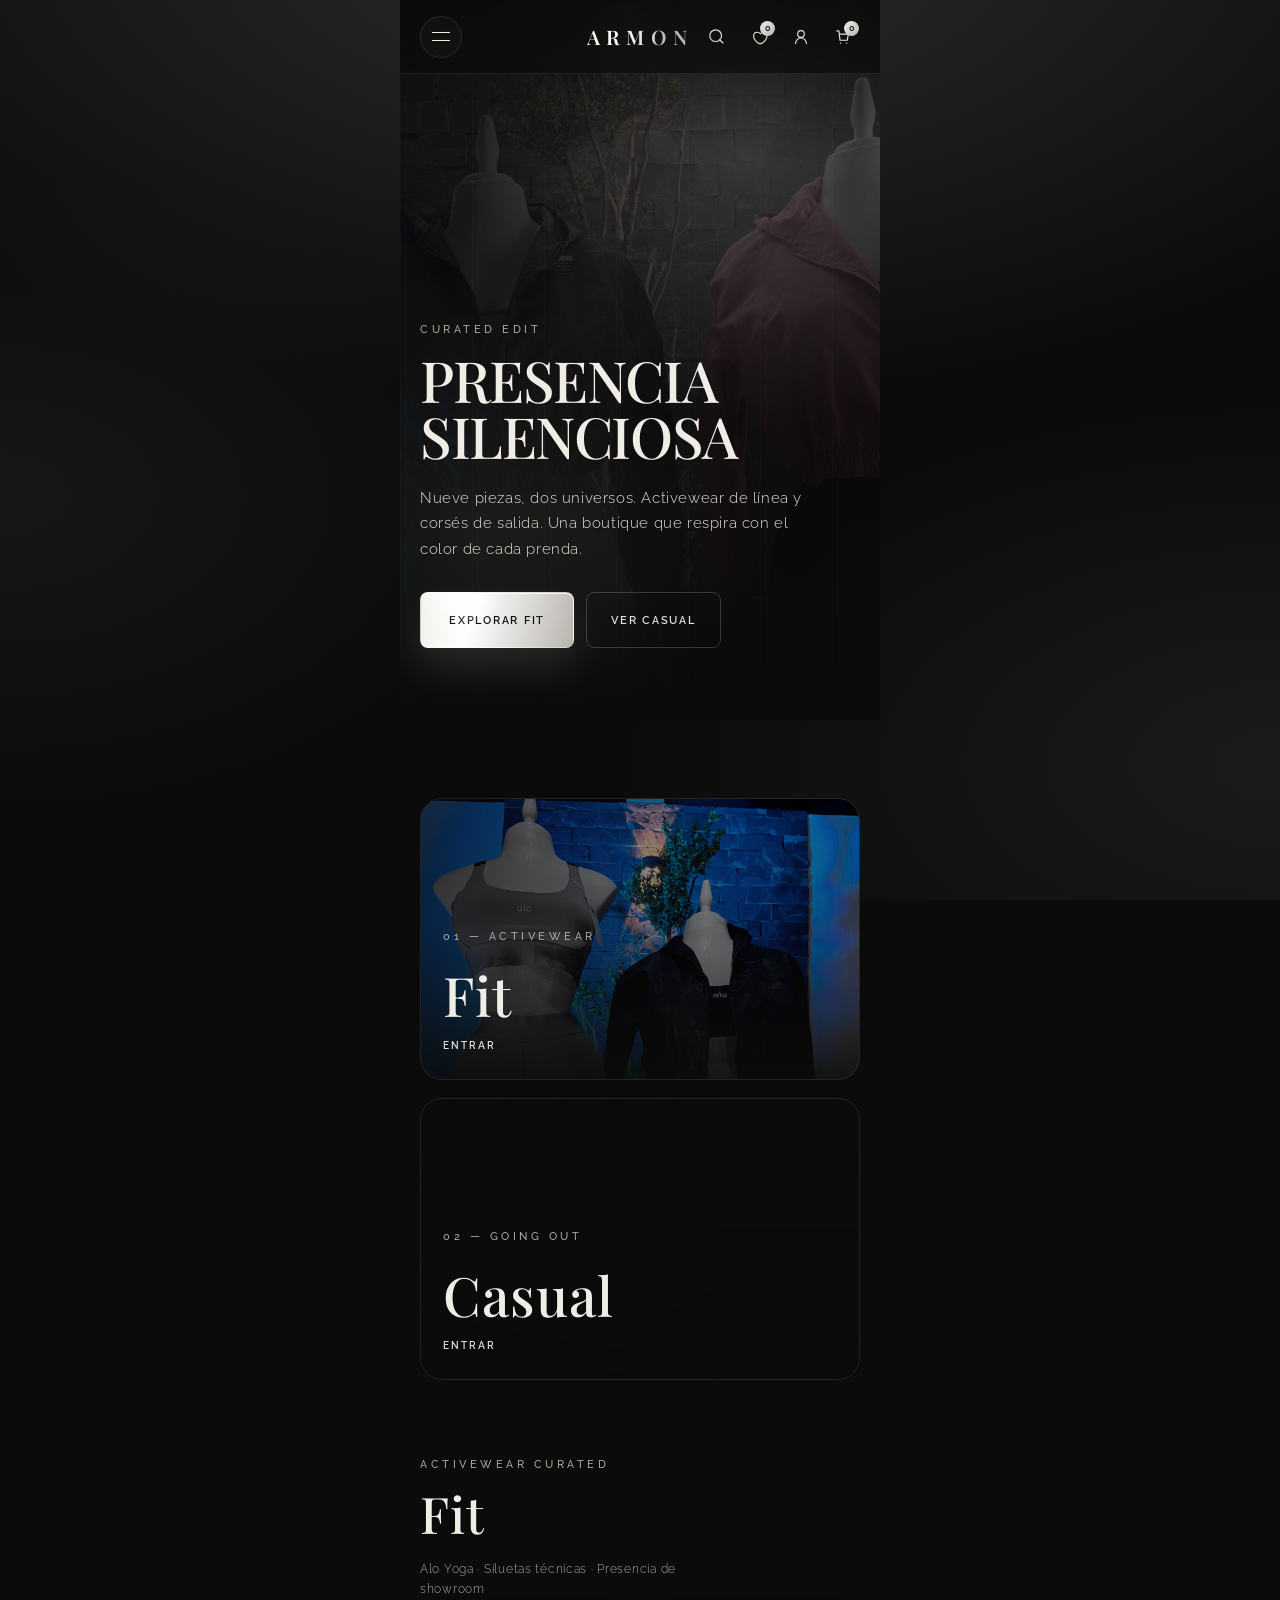
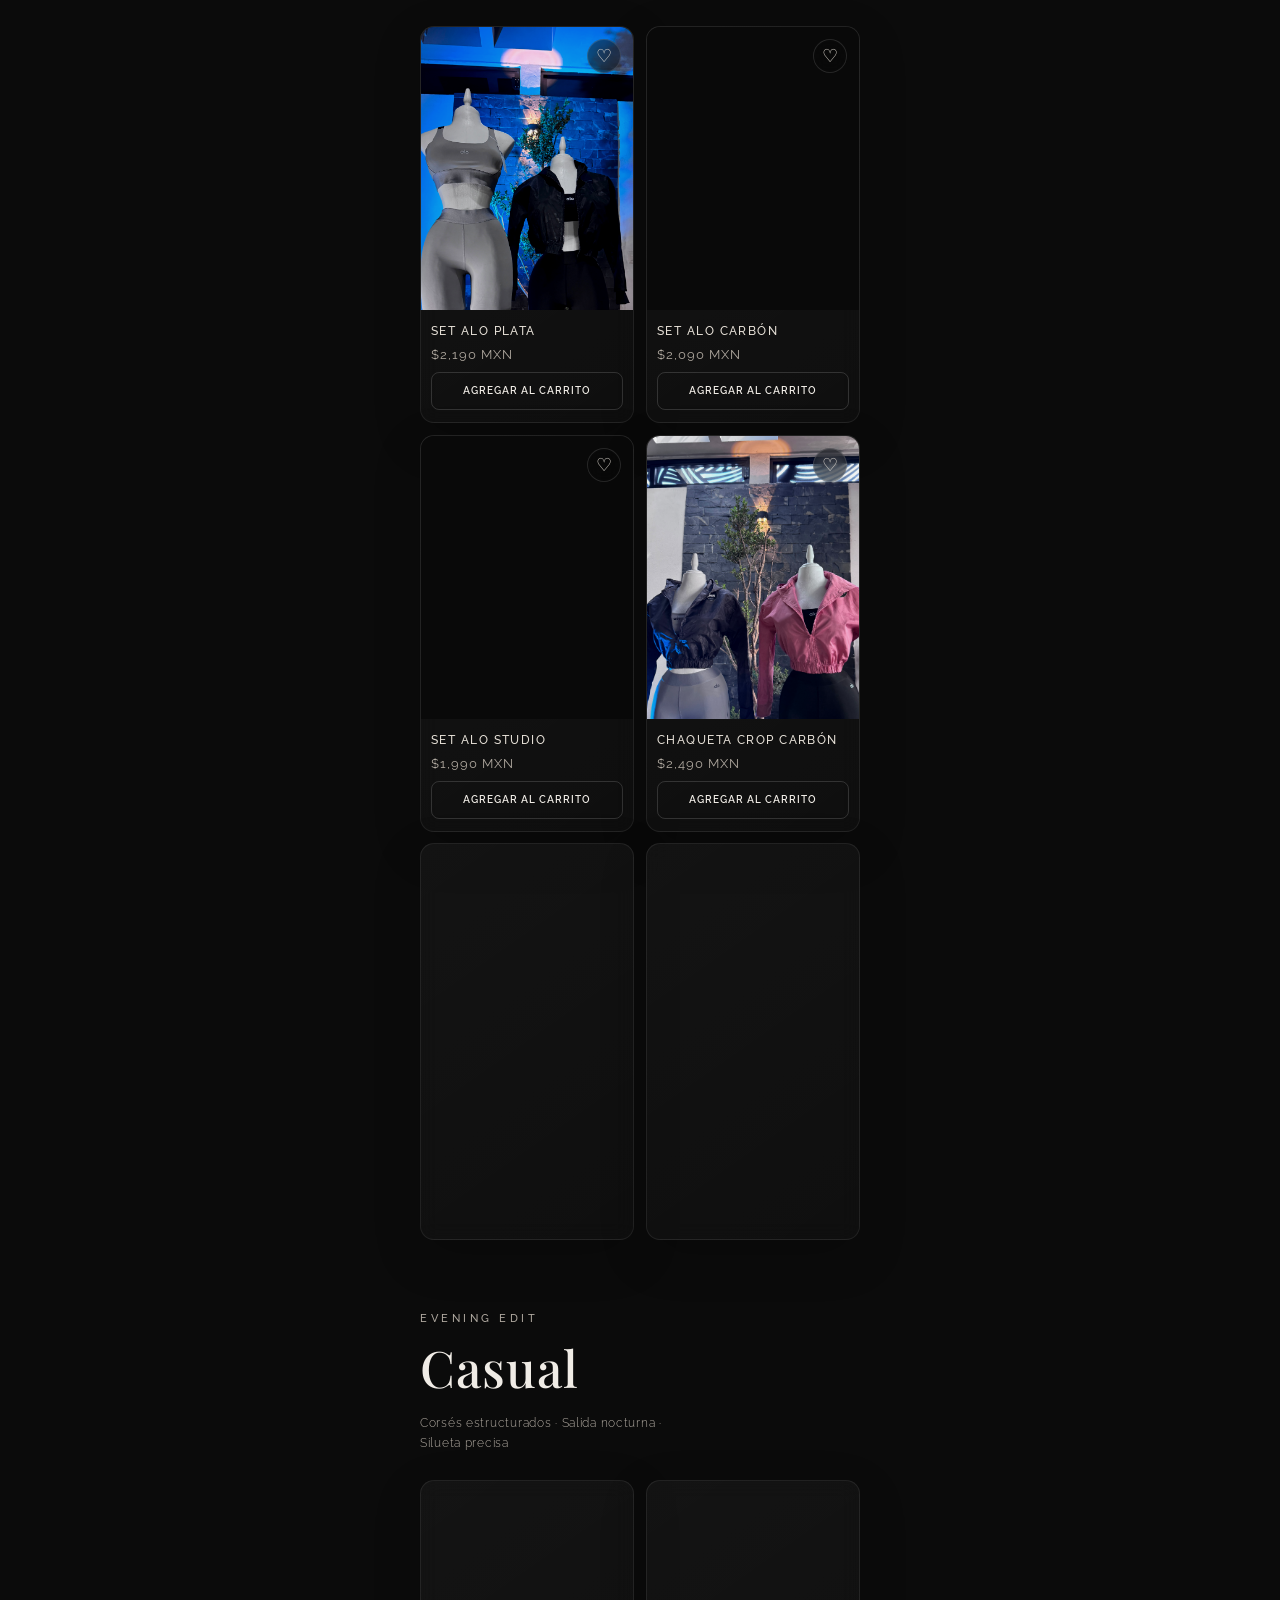
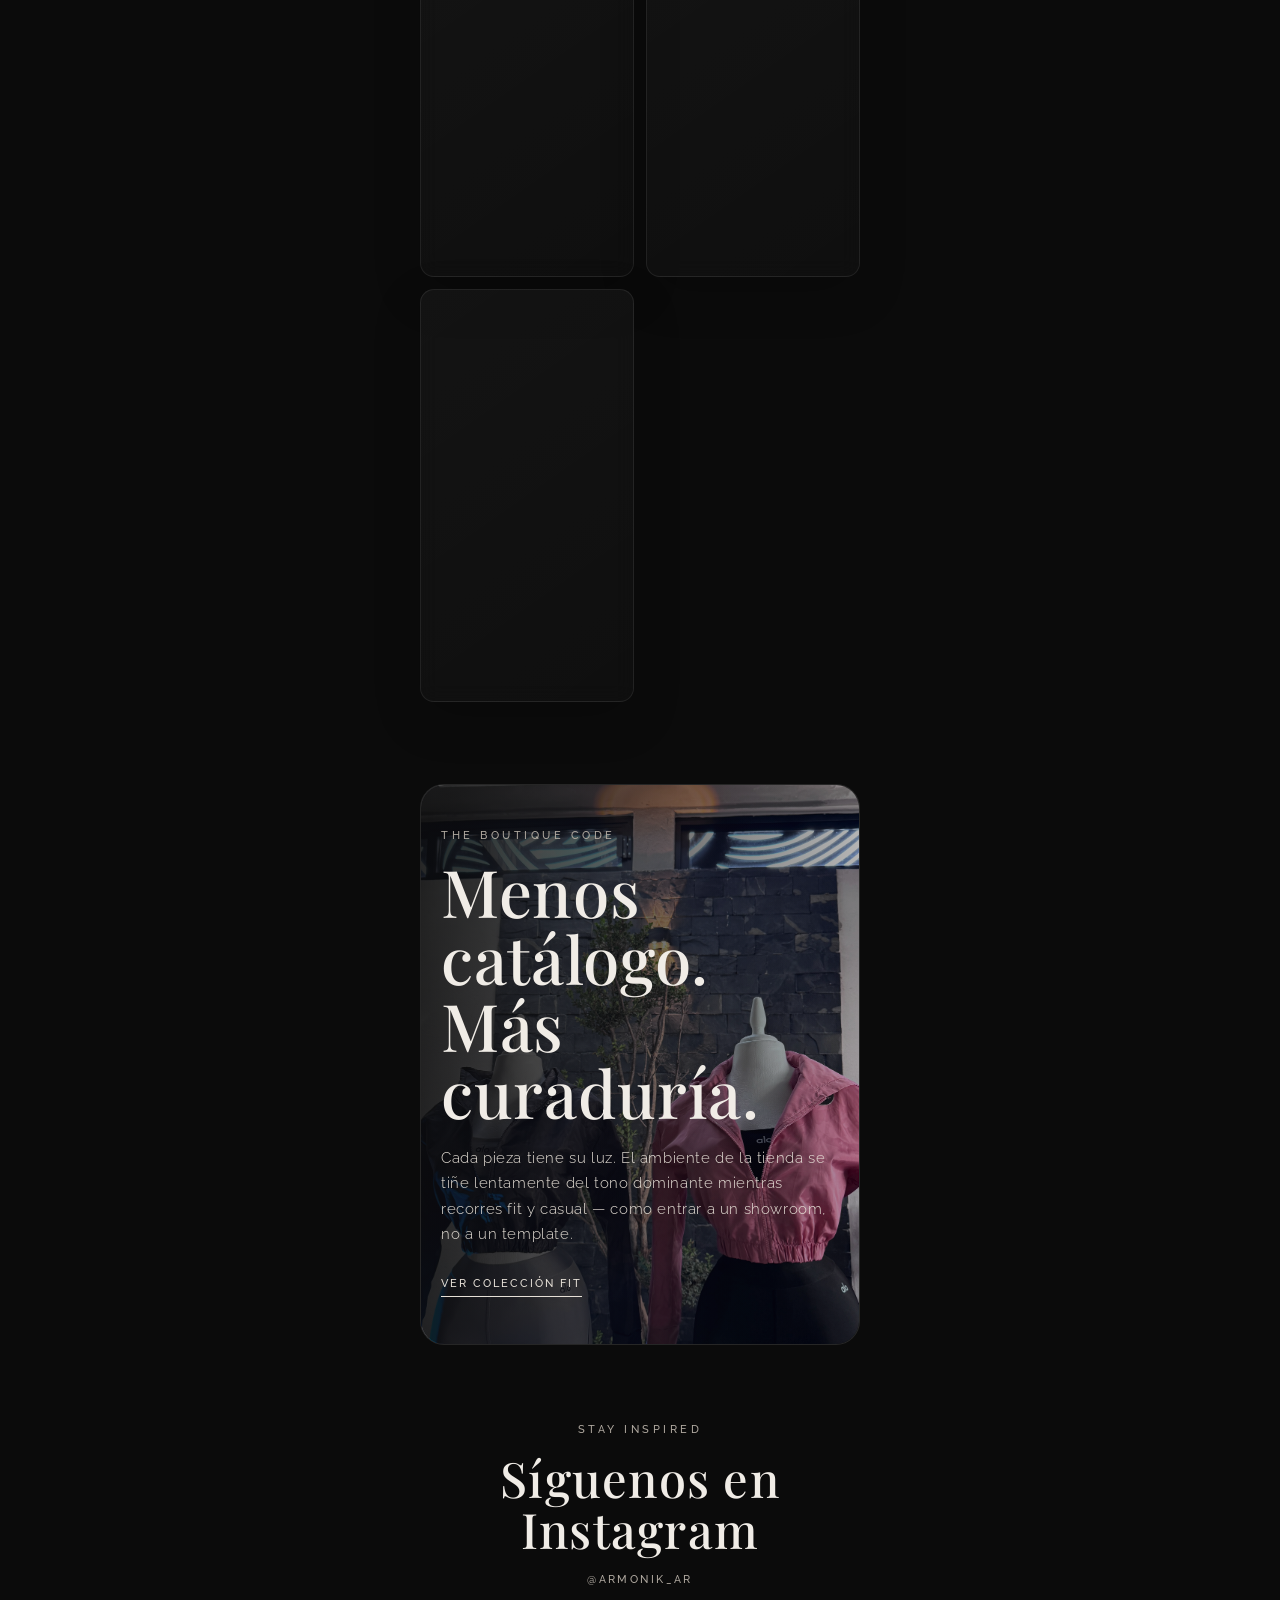
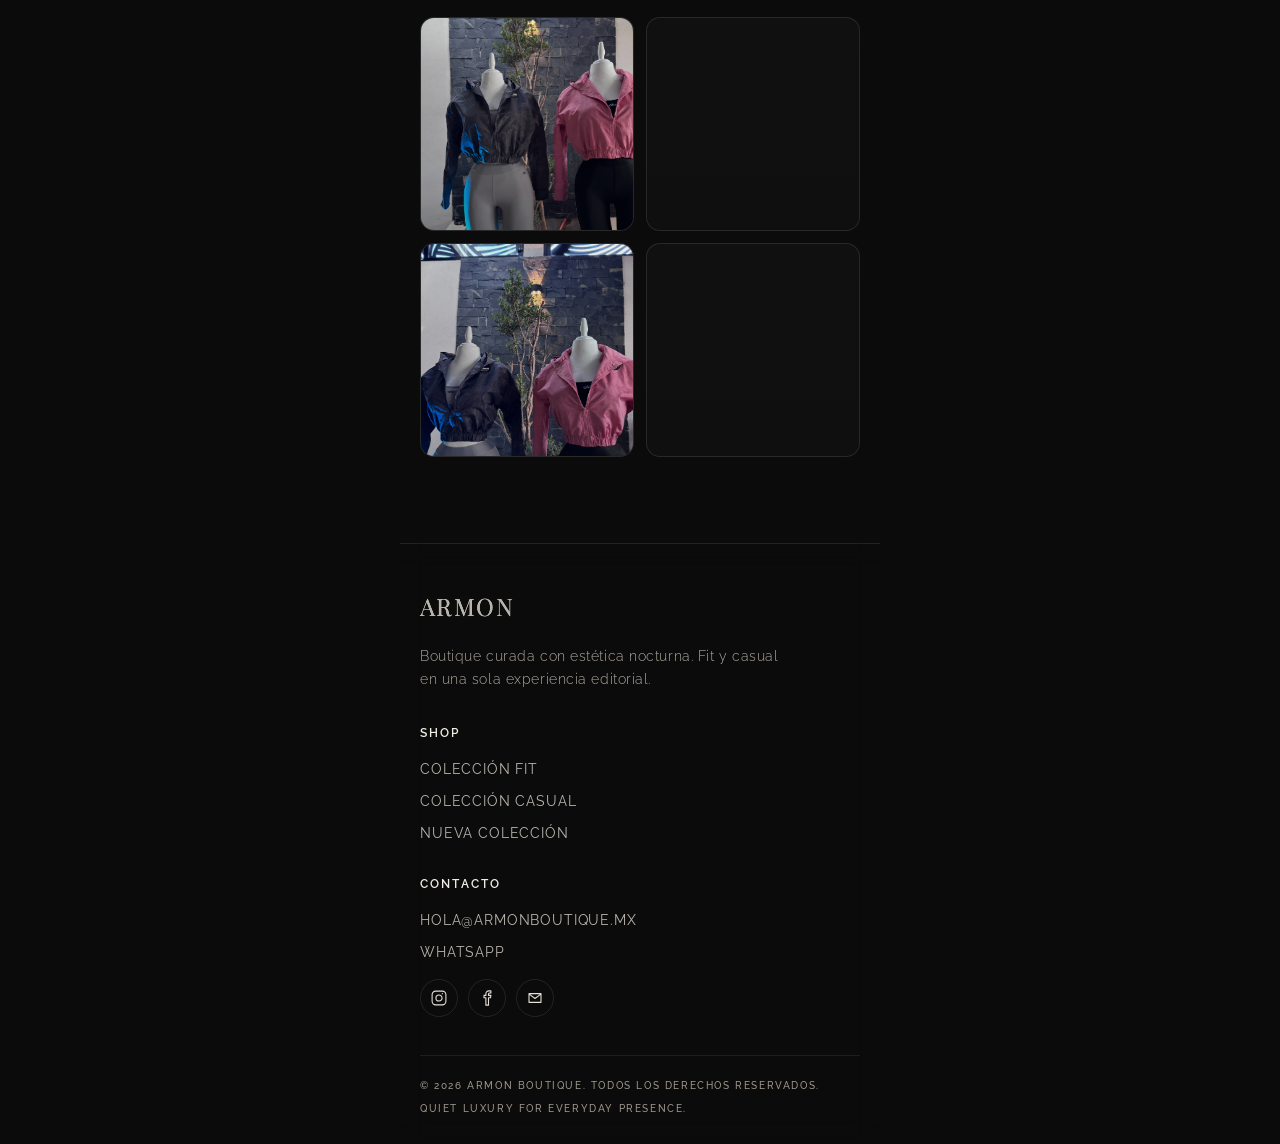
==== commit f39052cf: "Fix Instagram handle, remove placeholder help section, lazy-load images - Show @armonik_ar consisten" ====
--- a/index.html
+++ b/index.html
@@ -106,7 +106,7 @@
 
       <section class="collection-gateways section-pad" aria-label="Colecciones">
         <a class="gateway-card gateway-fit reveal" href="#fit" data-category-filter="Fit" data-accent-color="#6b7a88">
-          <img src="./IMG-20260628-WA0036.jpg" alt="Colección Fit Alo Yoga" width="800" height="1067" loading="lazy" decoding="async" />
+          <img src="./IMG-20260628-WA0036.jpg" alt="Colección Fit Alo Yoga" width="800" height="1067" loading="lazy" decoding="async" fetchpriority="low" />
           <div class="gateway-copy">
             <p class="eyebrow">01 — Activewear</p>
             <h2>Fit</h2>
@@ -114,7 +114,7 @@
           </div>
         </a>
         <a class="gateway-card gateway-casual reveal" href="#casual" data-category-filter="Casual" data-accent-color="#8f3048">
-          <img src="./IMG-20260628-WA0032.jpg" alt="Colección Casual ALPER" width="800" height="1067" loading="lazy" decoding="async" />
+          <img src="./IMG-20260628-WA0032.jpg" alt="Colección Casual ALPER" width="800" height="1067" loading="lazy" decoding="async" fetchpriority="low" />
           <div class="gateway-copy">
             <p class="eyebrow">02 — Going Out</p>
             <h2>Casual</h2>
@@ -135,7 +135,7 @@
         <div class="product-grid">
           <article class="product-card reveal" data-product-id="set-alo-plata" data-product-name="Set Alo Plata" data-product-price="2190" data-product-category="Fit" data-accent-color="#aeb2b8">
                         <button class="favorite-button" type="button" aria-label="Guardar Set Alo Plata" aria-pressed="false"><span aria-hidden="true">&#9825;</span></button>
-            <img class="product-photo" src="./IMG-20260628-WA0036.jpg" alt="Set Alo Plata en maniquí" loading="lazy" decoding="async" />
+            <img class="product-photo" src="./IMG-20260628-WA0036.jpg" alt="Set Alo Plata en maniquí" loading="lazy" decoding="async" fetchpriority="low" />
             <div class="product-info">
               <h3>Set Alo Plata</h3>
               <p class="product-price">$2,190 MXN</p>
@@ -145,7 +145,7 @@
 
           <article class="product-card reveal" data-product-id="set-alo-carbon" data-product-name="Set Alo Carbón" data-product-price="2090" data-product-category="Fit" data-accent-color="#5a5856">
                         <button class="favorite-button" type="button" aria-label="Guardar Set Alo Carbón" aria-pressed="false"><span aria-hidden="true">&#9825;</span></button>
-            <img class="product-photo" src="./IMG-20260628-WA0026.jpg" alt="Set Alo Carbón con piping" loading="lazy" decoding="async" />
+            <img class="product-photo" src="./IMG-20260628-WA0026.jpg" alt="Set Alo Carbón con piping" loading="lazy" decoding="async" fetchpriority="low" />
             <div class="product-info">
               <h3>Set Alo Carbón</h3>
               <p class="product-price">$2,090 MXN</p>
@@ -155,7 +155,7 @@
 
           <article class="product-card reveal" data-product-id="set-alo-studio" data-product-name="Set Alo Studio" data-product-price="1990" data-product-category="Fit" data-accent-color="#c4c8cc">
                         <button class="favorite-button" type="button" aria-label="Guardar Set Alo Studio" aria-pressed="false"><span aria-hidden="true">&#9825;</span></button>
-            <img class="product-photo" src="./IMG-20260628-WA0023.jpg" alt="Set Alo Studio plata con chaqueta negra" loading="lazy" decoding="async" />
+            <img class="product-photo" src="./IMG-20260628-WA0023.jpg" alt="Set Alo Studio plata con chaqueta negra" loading="lazy" decoding="async" fetchpriority="low" />
             <div class="product-info">
               <h3>Set Alo Studio</h3>
               <p class="product-price">$1,990 MXN</p>
@@ -165,7 +165,7 @@
 
           <article class="product-card reveal" data-product-id="chaqueta-carbon" data-product-name="Chaqueta Crop Carbón" data-product-price="2490" data-product-category="Fit" data-accent-color="#48464a">
                         <button class="favorite-button" type="button" aria-label="Guardar Chaqueta Crop Carbón" aria-pressed="false"><span aria-hidden="true">&#9825;</span></button>
-            <img class="product-photo" src="./IMG-20260628-WA0028.jpg" alt="Chaqueta crop carbón Alo" loading="lazy" decoding="async" />
+            <img class="product-photo" src="./IMG-20260628-WA0028.jpg" alt="Chaqueta crop carbón Alo" loading="lazy" decoding="async" fetchpriority="low" />
             <div class="product-info">
               <h3>Chaqueta Crop Carbón</h3>
               <p class="product-price">$2,490 MXN</p>
@@ -175,7 +175,7 @@
 
           <article class="product-card reveal" data-product-id="chaqueta-oliva" data-product-name="Chaqueta Oliva Alo" data-product-price="2390" data-product-category="Fit" data-accent-color="#4f4e38">
                         <button class="favorite-button" type="button" aria-label="Guardar Chaqueta Oliva Alo" aria-pressed="false"><span aria-hidden="true">&#9825;</span></button>
-            <img class="product-photo" src="./IMG-20260628-WA0030.jpg" alt="Chaqueta oliva camo Alo" loading="lazy" decoding="async" />
+            <img class="product-photo" src="./IMG-20260628-WA0030.jpg" alt="Chaqueta oliva camo Alo" loading="lazy" decoding="async" fetchpriority="low" />
             <div class="product-info">
               <h3>Chaqueta Oliva Alo</h3>
               <p class="product-price">$2,390 MXN</p>
@@ -185,7 +185,7 @@
 
           <article class="product-card reveal" data-product-id="hoodie-camo-gris" data-product-name="Hoodie Camo Gris" data-product-price="2590" data-product-category="Fit" data-accent-color="#7a7976">
                         <button class="favorite-button" type="button" aria-label="Guardar Hoodie Camo Gris" aria-pressed="false"><span aria-hidden="true">&#9825;</span></button>
-            <img class="product-photo" src="./IMG-20260628-WA0031.jpg" alt="Hoodie camo gris Alo con leggings" loading="lazy" decoding="async" />
+            <img class="product-photo" src="./IMG-20260628-WA0031.jpg" alt="Hoodie camo gris Alo con leggings" loading="lazy" decoding="async" fetchpriority="low" />
             <div class="product-info">
               <h3>Hoodie Camo Gris</h3>
               <p class="product-price">$2,590 MXN</p>
@@ -207,7 +207,7 @@
         <div class="product-grid">
           <article class="product-card reveal" data-product-id="corse-negro" data-product-name="Corsé Negro Mesh" data-product-price="1390" data-product-category="Casual" data-accent-color="#1a1420">
                         <button class="favorite-button" type="button" aria-label="Guardar Corsé Negro Mesh" aria-pressed="false"><span aria-hidden="true">&#9825;</span></button>
-            <img class="product-photo" src="./IMG-20260628-WA0021.jpg" alt="Corsé negro mesh con jeans" loading="lazy" decoding="async" />
+            <img class="product-photo" src="./IMG-20260628-WA0021.jpg" alt="Corsé negro mesh con jeans" loading="lazy" decoding="async" fetchpriority="low" />
             <div class="product-info">
               <h3>Corsé Negro Mesh</h3>
               <p class="product-price">$1,390 MXN</p>
@@ -217,7 +217,7 @@
 
           <article class="product-card reveal" data-product-id="corse-rojo-alper" data-product-name="Corsé Rojo ALPER" data-product-price="1590" data-product-category="Casual" data-accent-color="#b8143f">
                         <button class="favorite-button" type="button" aria-label="Guardar Corsé Rojo ALPER" aria-pressed="false"><span aria-hidden="true">&#9825;</span></button>
-            <img class="product-photo" src="./IMG-20260628-WA0032.jpg" alt="Corsé rojo ALPER con jeans" loading="lazy" decoding="async" />
+            <img class="product-photo" src="./IMG-20260628-WA0032.jpg" alt="Corsé rojo ALPER con jeans" loading="lazy" decoding="async" fetchpriority="low" />
             <div class="product-info">
               <h3>Corsé Rojo ALPER</h3>
               <p class="product-price">$1,590 MXN</p>
@@ -227,7 +227,7 @@
 
           <article class="product-card reveal" data-product-id="corse-bronce" data-product-name="Corsé Bronce Estructurado" data-product-price="1490" data-product-category="Casual" data-accent-color="#96704e">
                         <button class="favorite-button" type="button" aria-label="Guardar Corsé Bronce Estructurado" aria-pressed="false"><span aria-hidden="true">&#9825;</span></button>
-            <img class="product-photo" src="./IMG-20260628-WA0035.jpg" alt="Corsé bronce estructurado con jeans" loading="lazy" decoding="async" />
+            <img class="product-photo" src="./IMG-20260628-WA0035.jpg" alt="Corsé bronce estructurado con jeans" loading="lazy" decoding="async" fetchpriority="low" />
             <div class="product-info">
               <h3>Corsé Bronce Estructurado</h3>
               <p class="product-price">$1,490 MXN</p>
@@ -258,22 +258,22 @@
             href="https://www.instagram.com/armonik_ar?igsh=OThqNmZnaWZyMjNq"
             target="_blank"
             rel="noreferrer"
-            >@armon.boutique</a
+            >@armonik_ar</a
           >
         </div>
 
         <div class="instagram-grid">
           <a class="insta-shot reveal" href="https://www.instagram.com/armonik_ar?igsh=OThqNmZnaWZyMjNq" target="_blank" rel="noreferrer" aria-label="Ver Instagram de Armon Boutique">
-            <img src="./IMG-20260628-WA0031.jpg" alt="" loading="lazy" decoding="async" />
+            <img src="./IMG-20260628-WA0031.jpg" alt="" loading="lazy" decoding="async" fetchpriority="low" />
           </a>
           <a class="insta-shot reveal" href="https://www.instagram.com/armonik_ar?igsh=OThqNmZnaWZyMjNq" target="_blank" rel="noreferrer" aria-label="Ver Instagram de Armon Boutique">
-            <img src="./IMG-20260628-WA0032.jpg" alt="" loading="lazy" decoding="async" />
+            <img src="./IMG-20260628-WA0032.jpg" alt="" loading="lazy" decoding="async" fetchpriority="low" />
           </a>
           <a class="insta-shot reveal" href="https://www.instagram.com/armonik_ar?igsh=OThqNmZnaWZyMjNq" target="_blank" rel="noreferrer" aria-label="Ver Instagram de Armon Boutique">
-            <img src="./IMG-20260628-WA0028.jpg" alt="" loading="lazy" decoding="async" />
+            <img src="./IMG-20260628-WA0028.jpg" alt="" loading="lazy" decoding="async" fetchpriority="low" />
           </a>
           <a class="insta-shot reveal" href="https://www.instagram.com/armonik_ar?igsh=OThqNmZnaWZyMjNq" target="_blank" rel="noreferrer" aria-label="Ver Instagram de Armon Boutique">
-            <img src="./IMG-20260628-WA0035.jpg" alt="" loading="lazy" decoding="async" />
+            <img src="./IMG-20260628-WA0035.jpg" alt="" loading="lazy" decoding="async" fetchpriority="low" />
           </a>
         </div>
       </section>
@@ -293,13 +293,6 @@
           <a href="#fit">Colección Fit</a>
           <a href="#casual">Colección Casual</a>
           <a href="#fit">Nueva colección</a>
-        </div>
-
-        <div>
-          <h3>Ayuda</h3>
-          <a href="#contacto" data-help-topic="Envíos">Envíos</a>
-          <a href="#contacto" data-help-topic="Cambios y devoluciones">Cambios y devoluciones</a>
-          <a href="#contacto" data-help-topic="Guía de tallas">Guía de tallas</a>
         </div>
 
         <div>
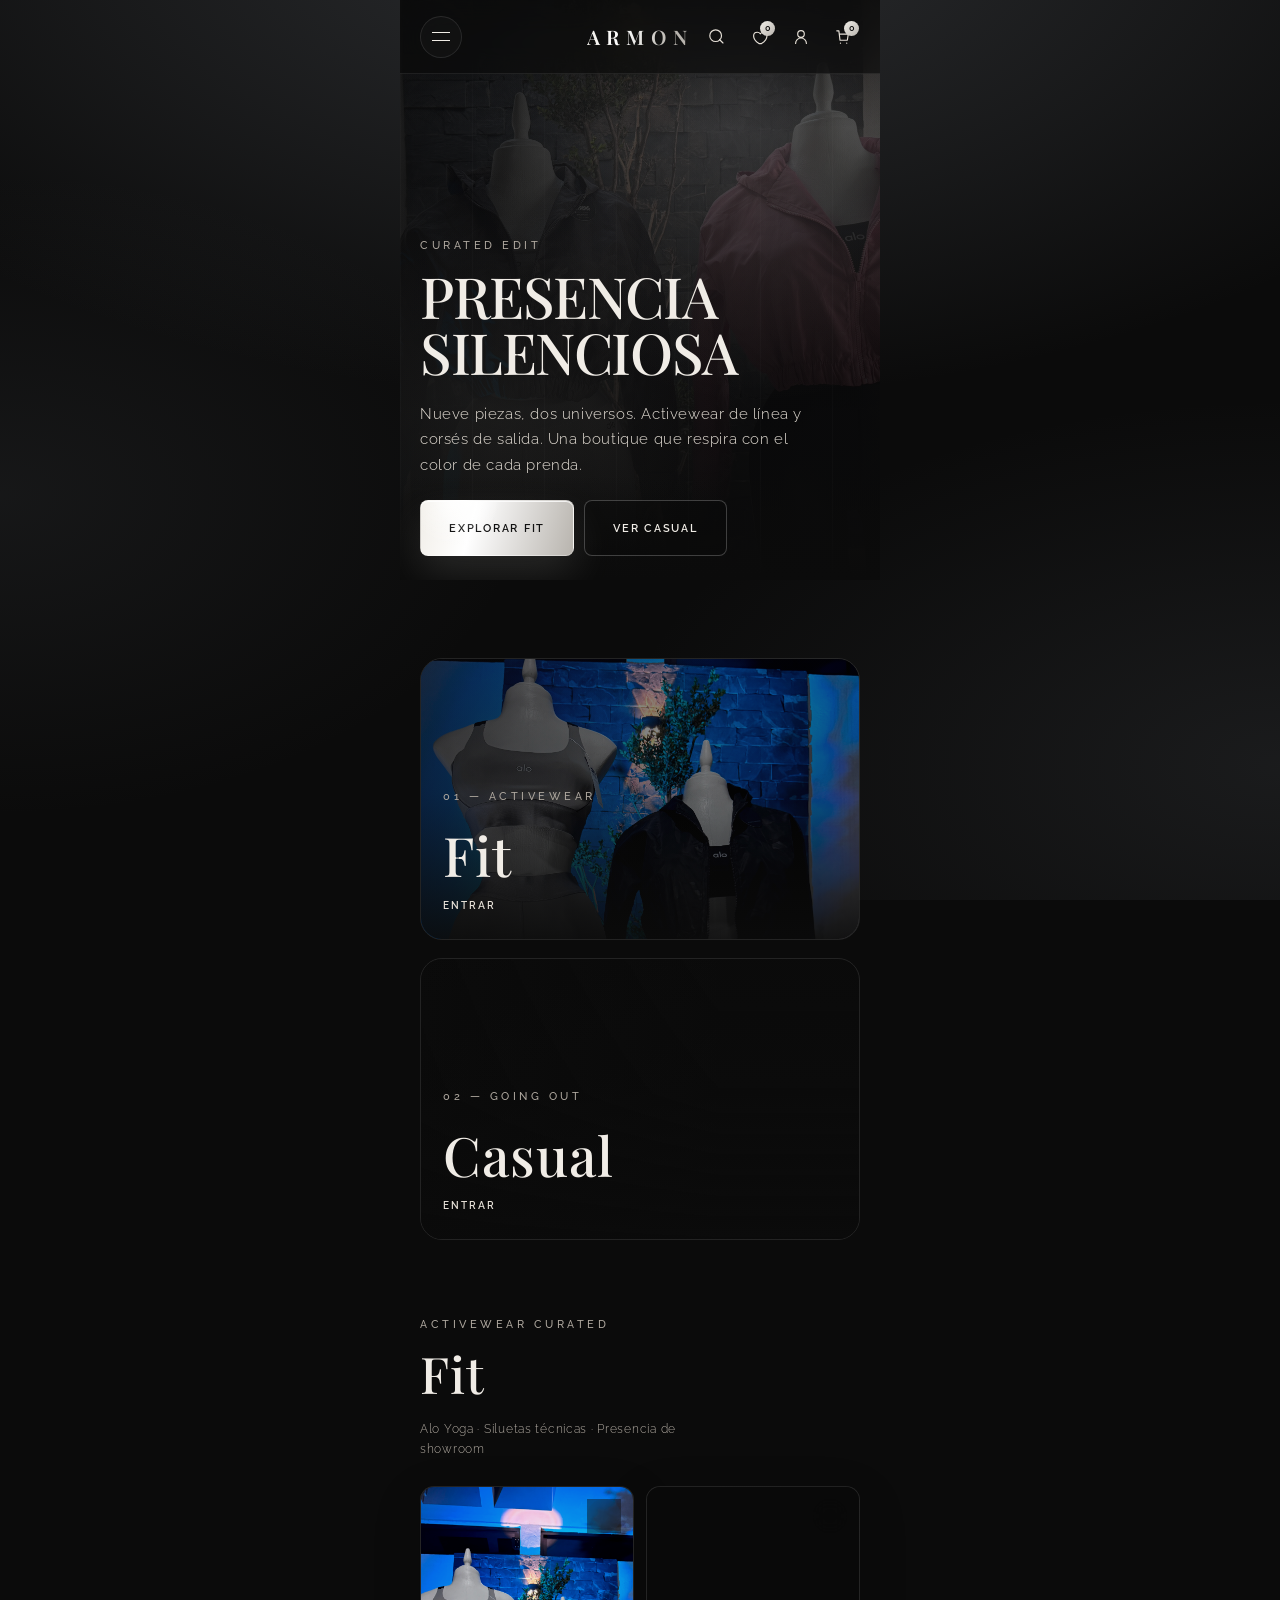
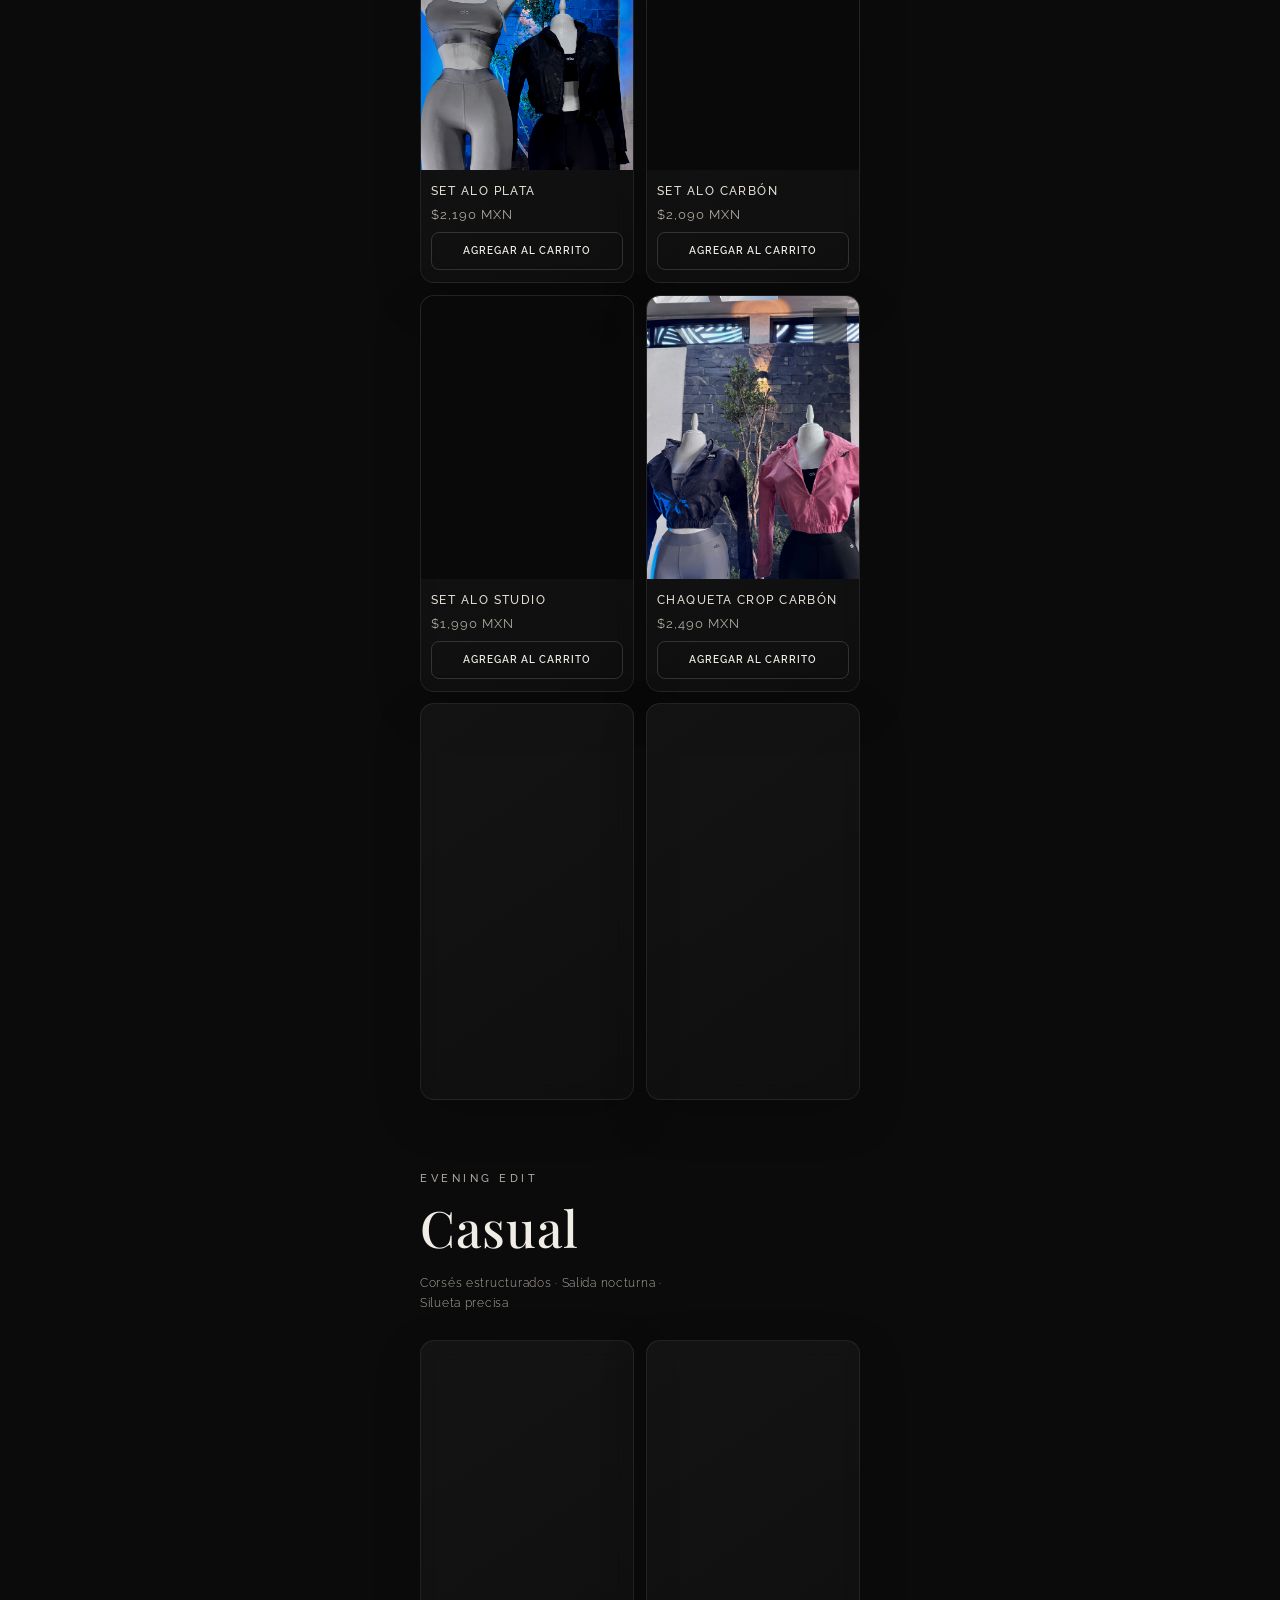
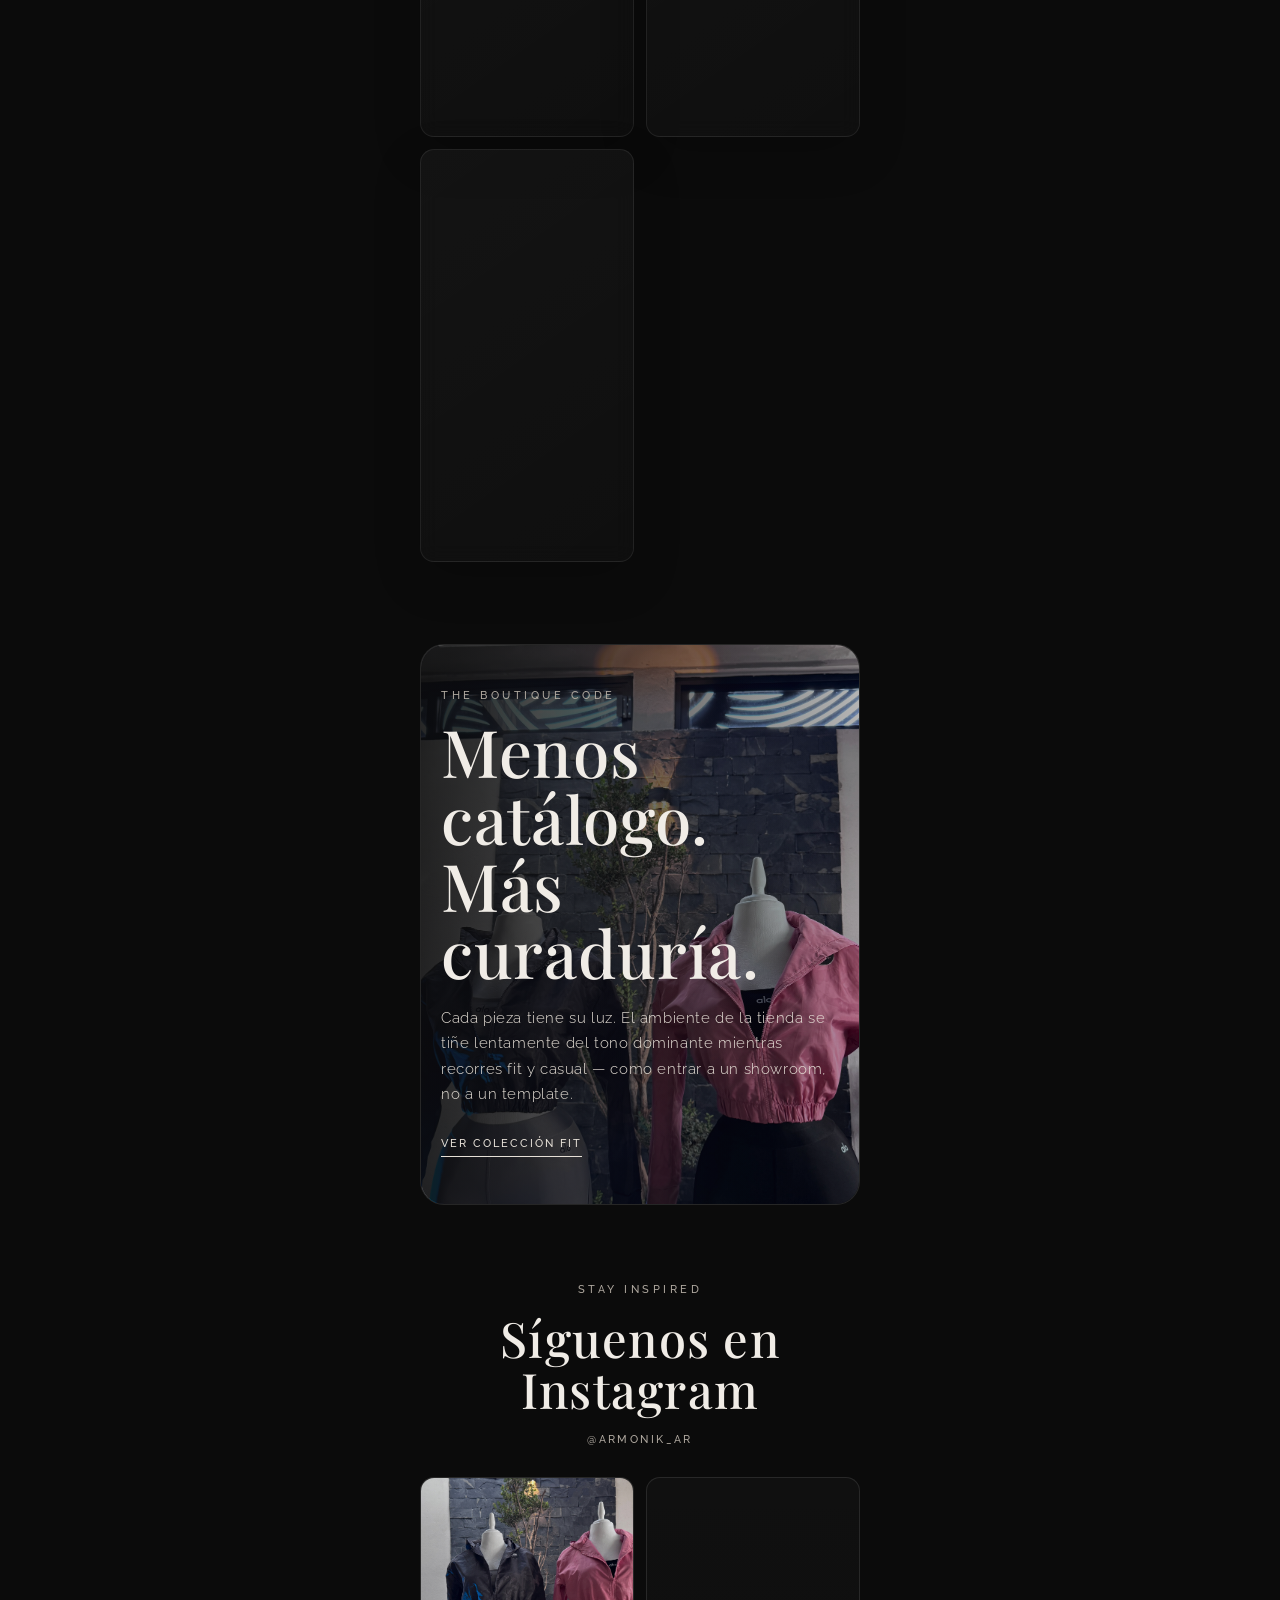
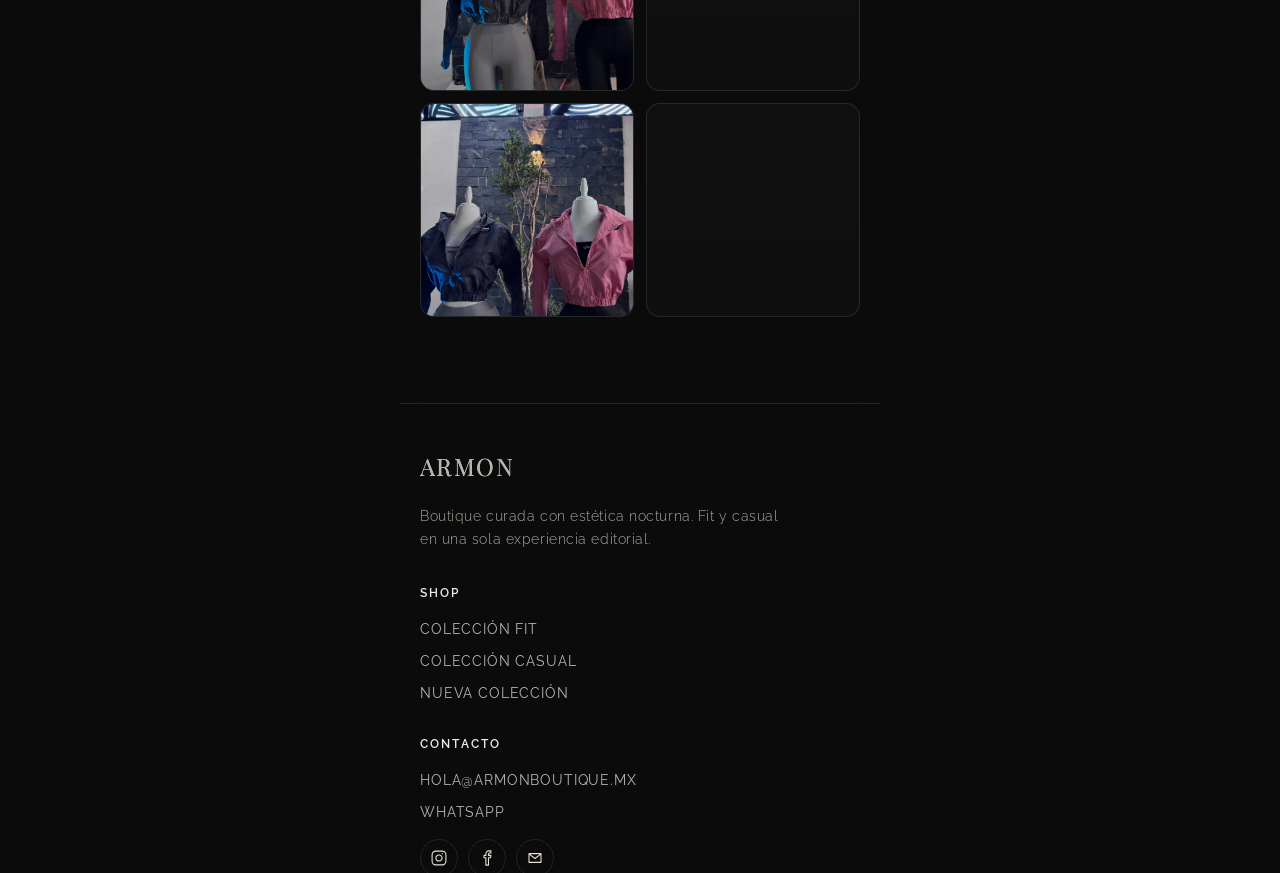
==== commit 5136f224: "Add hero-style Open Graph preview for WhatsApp sharing - Generate og-hero-preview.jpg (1200x630) mim" ====
--- a/index.html
+++ b/index.html
@@ -12,23 +12,23 @@
     <meta property="og:site_name" content="Armon Boutique" />
     <meta property="og:type" content="website" />
     <meta property="og:url" content="https://armon.myzenith.space/" />
-    <meta property="og:title" content="Armon Boutique | Curaduría Fit &amp; Casual" />
+    <meta property="og:title" content="Armon Boutique | Presencia Silenciosa" />
     <meta
       property="og:description"
-      content="Nueve piezas curadas: activewear Alo y corsés ALPER. Una experiencia boutique con ambiente que respira el color de cada prenda."
+      content="Nueve piezas curadas: activewear Alo y corsés ALPER. Fit y casual con estética boutique."
     />
-    <meta property="og:image" content="https://armon.myzenith.space/IMG-20260628-WA0031.jpg" />
-    <meta property="og:image:secure_url" content="https://armon.myzenith.space/IMG-20260628-WA0031.jpg" />
+    <meta property="og:image" content="https://armon.myzenith.space/og-hero-preview.jpg" />
+    <meta property="og:image:secure_url" content="https://armon.myzenith.space/og-hero-preview.jpg" />
     <meta property="og:image:width" content="1200" />
-    <meta property="og:image:height" content="1600" />
-    <meta property="og:image:alt" content="Curaduría premium Alo Yoga en Armon Boutique" />
+    <meta property="og:image:height" content="630" />
+    <meta property="og:image:alt" content="Armon Boutique — hero con colección Fit y Casual" />
     <meta name="twitter:card" content="summary_large_image" />
-    <meta name="twitter:title" content="Armon Boutique | Curaduría Fit &amp; Casual" />
+    <meta name="twitter:title" content="Armon Boutique | Presencia Silenciosa" />
     <meta
       name="twitter:description"
-      content="Ropa fit y casual curada. Ambiente dinámico que sigue el tono de cada prenda."
+      content="Nueve piezas curadas: activewear Alo y corsés ALPER."
     />
-    <meta name="twitter:image" content="https://armon.myzenith.space/IMG-20260628-WA0031.jpg" />
+    <meta name="twitter:image" content="https://armon.myzenith.space/og-hero-preview.jpg" />
     <link rel="preload" as="image" href="./IMG-20260628-WA0031.jpg" />
     <link rel="preconnect" href="https://fonts.googleapis.com" />
     <link rel="preconnect" href="https://fonts.gstatic.com" crossorigin />
--- a/styles.css
+++ b/styles.css
@@ -286,7 +286,7 @@
 .hero {
   position: relative;
   display: grid;
-  min-height: 720px;
+  min-height: clamp(520px, 72vh, 620px);
   overflow: hidden;
   isolation: isolate;
 }
@@ -338,7 +338,7 @@
   justify-content: end;
   width: min(1500px, 100%);
   margin: 0 auto;
-  padding: 132px 20px 72px;
+  padding: 112px 20px 28px;
 }
 
 .eyebrow {
@@ -424,8 +424,8 @@
 .hero-actions {
   display: flex;
   flex-wrap: wrap;
-  gap: 12px;
-  margin-top: 30px;
+  gap: 10px;
+  margin-top: 22px;
 }
 
 .hero-actions .premium-button {
@@ -437,21 +437,23 @@
   align-items: center;
   justify-content: center;
   min-height: 56px;
-  padding: 16px 24px;
-  border: 1px solid rgba(255, 255, 255, 0.18);
+  padding: 16px 28px;
+  border: 1px solid rgba(255, 255, 255, 0.22);
   border-radius: 8px;
-  color: var(--text-soft);
+  color: var(--text);
+  background: rgba(11, 11, 11, 0.42);
   font-size: 11px;
   font-weight: 600;
   letter-spacing: 0.16em;
   text-transform: uppercase;
-  transition: border-color 0.25s ease, color 0.25s ease, transform 0.25s ease;
+  transition: border-color 0.25s ease, background 0.25s ease, color 0.25s ease, transform 0.25s ease;
 }
 
 .ghost-button:hover,
 .ghost-button:focus-visible {
-  border-color: rgba(255, 255, 255, 0.42);
+  border-color: rgba(255, 255, 255, 0.38);
   color: #ffffff;
+  background: rgba(11, 11, 11, 0.62);
   transform: translateY(-2px);
 }
 
@@ -1481,7 +1483,7 @@
 }
 
 .hero {
-  min-height: 720px;
+  min-height: clamp(500px, 68vh, 580px);
 }
 
 .hero-media {
@@ -1499,7 +1501,7 @@
   justify-content: end;
   width: 100%;
   max-width: 100%;
-  padding: 132px 20px 72px;
+  padding: 108px 20px 24px;
 }
 
 .hero h1 {
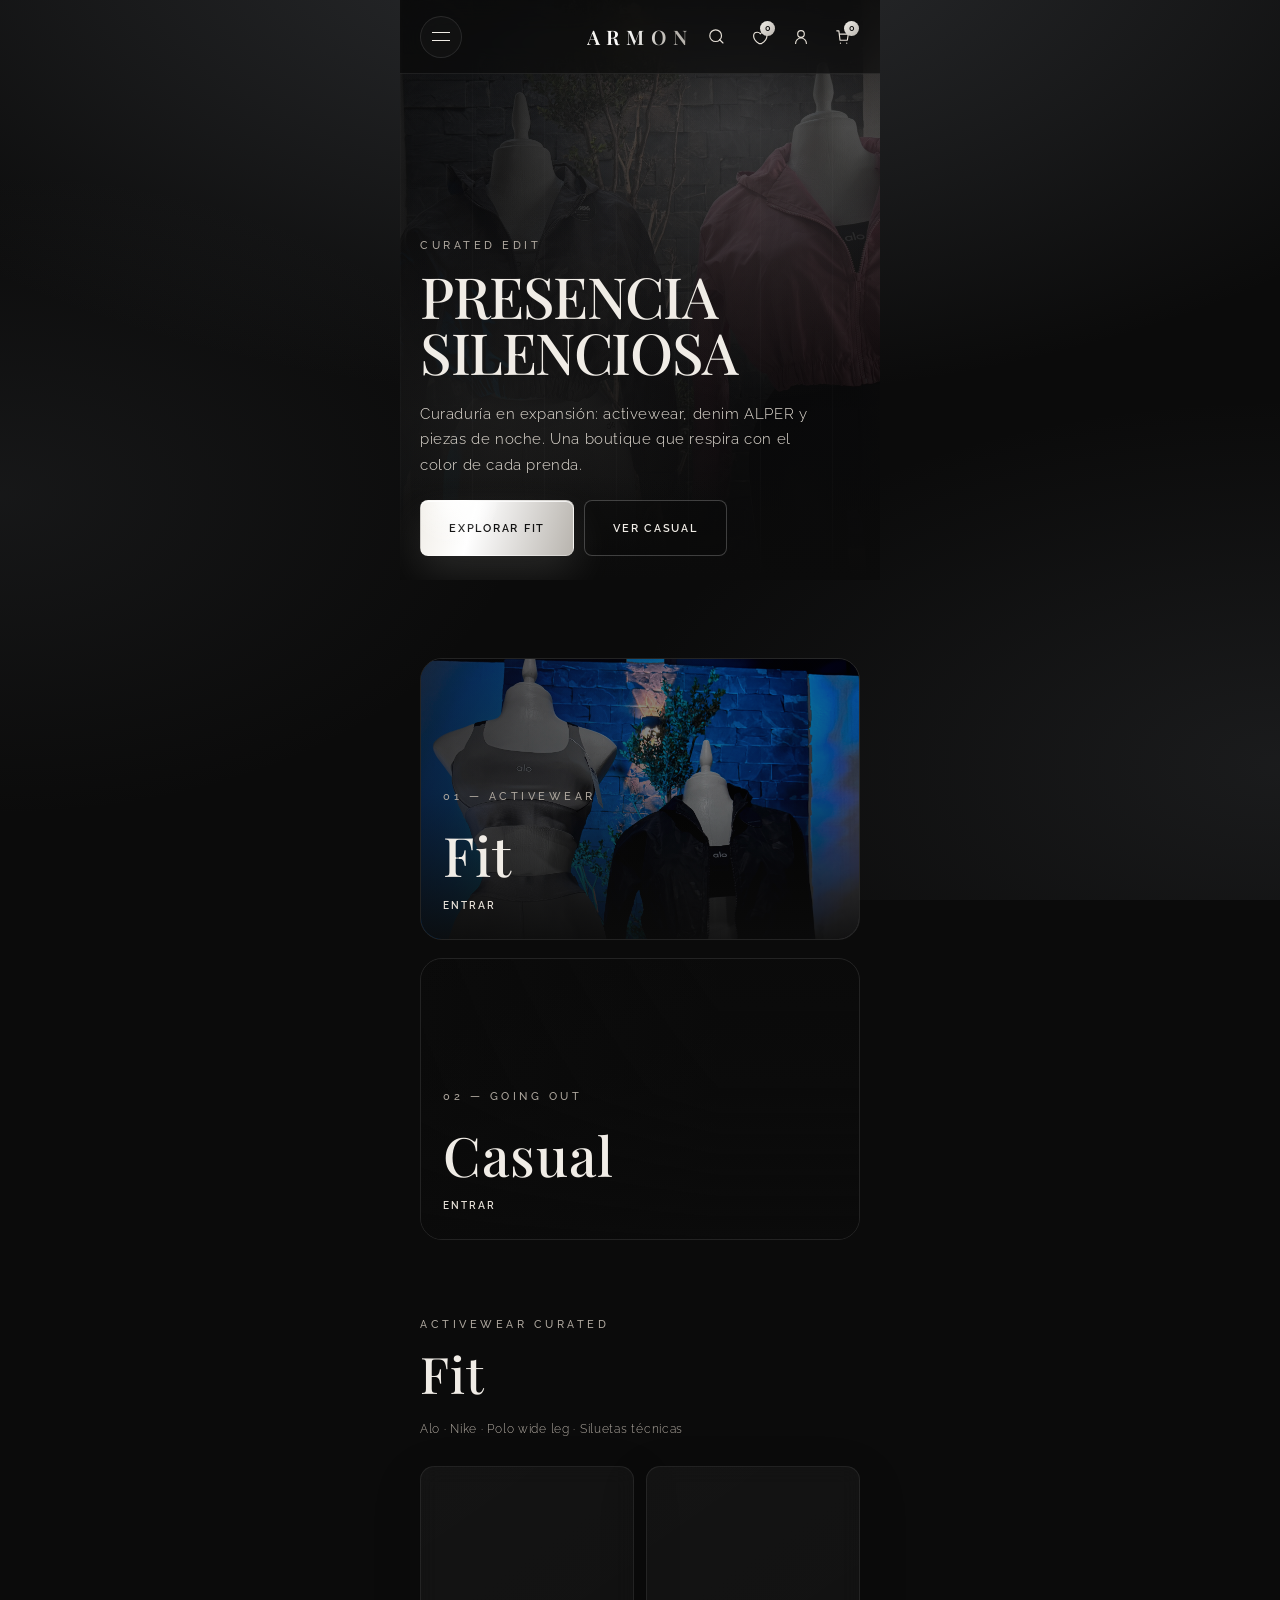
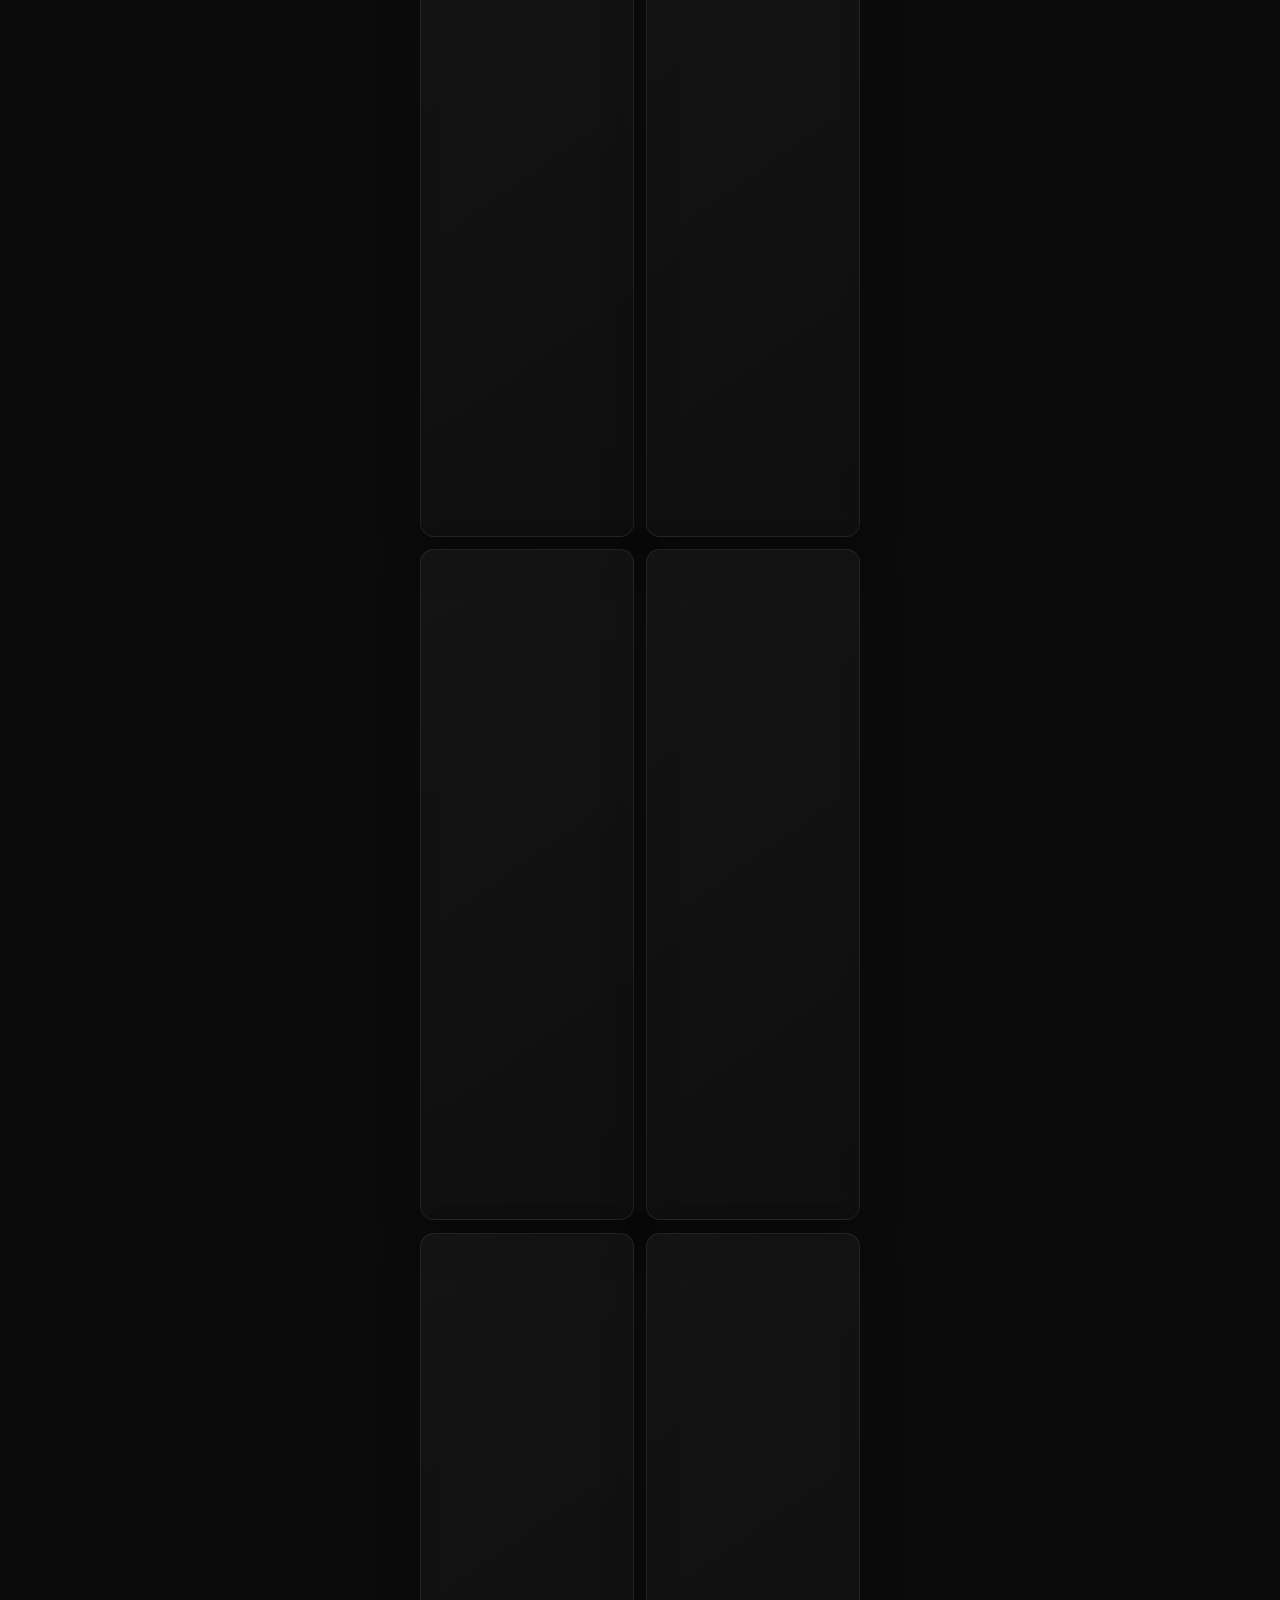
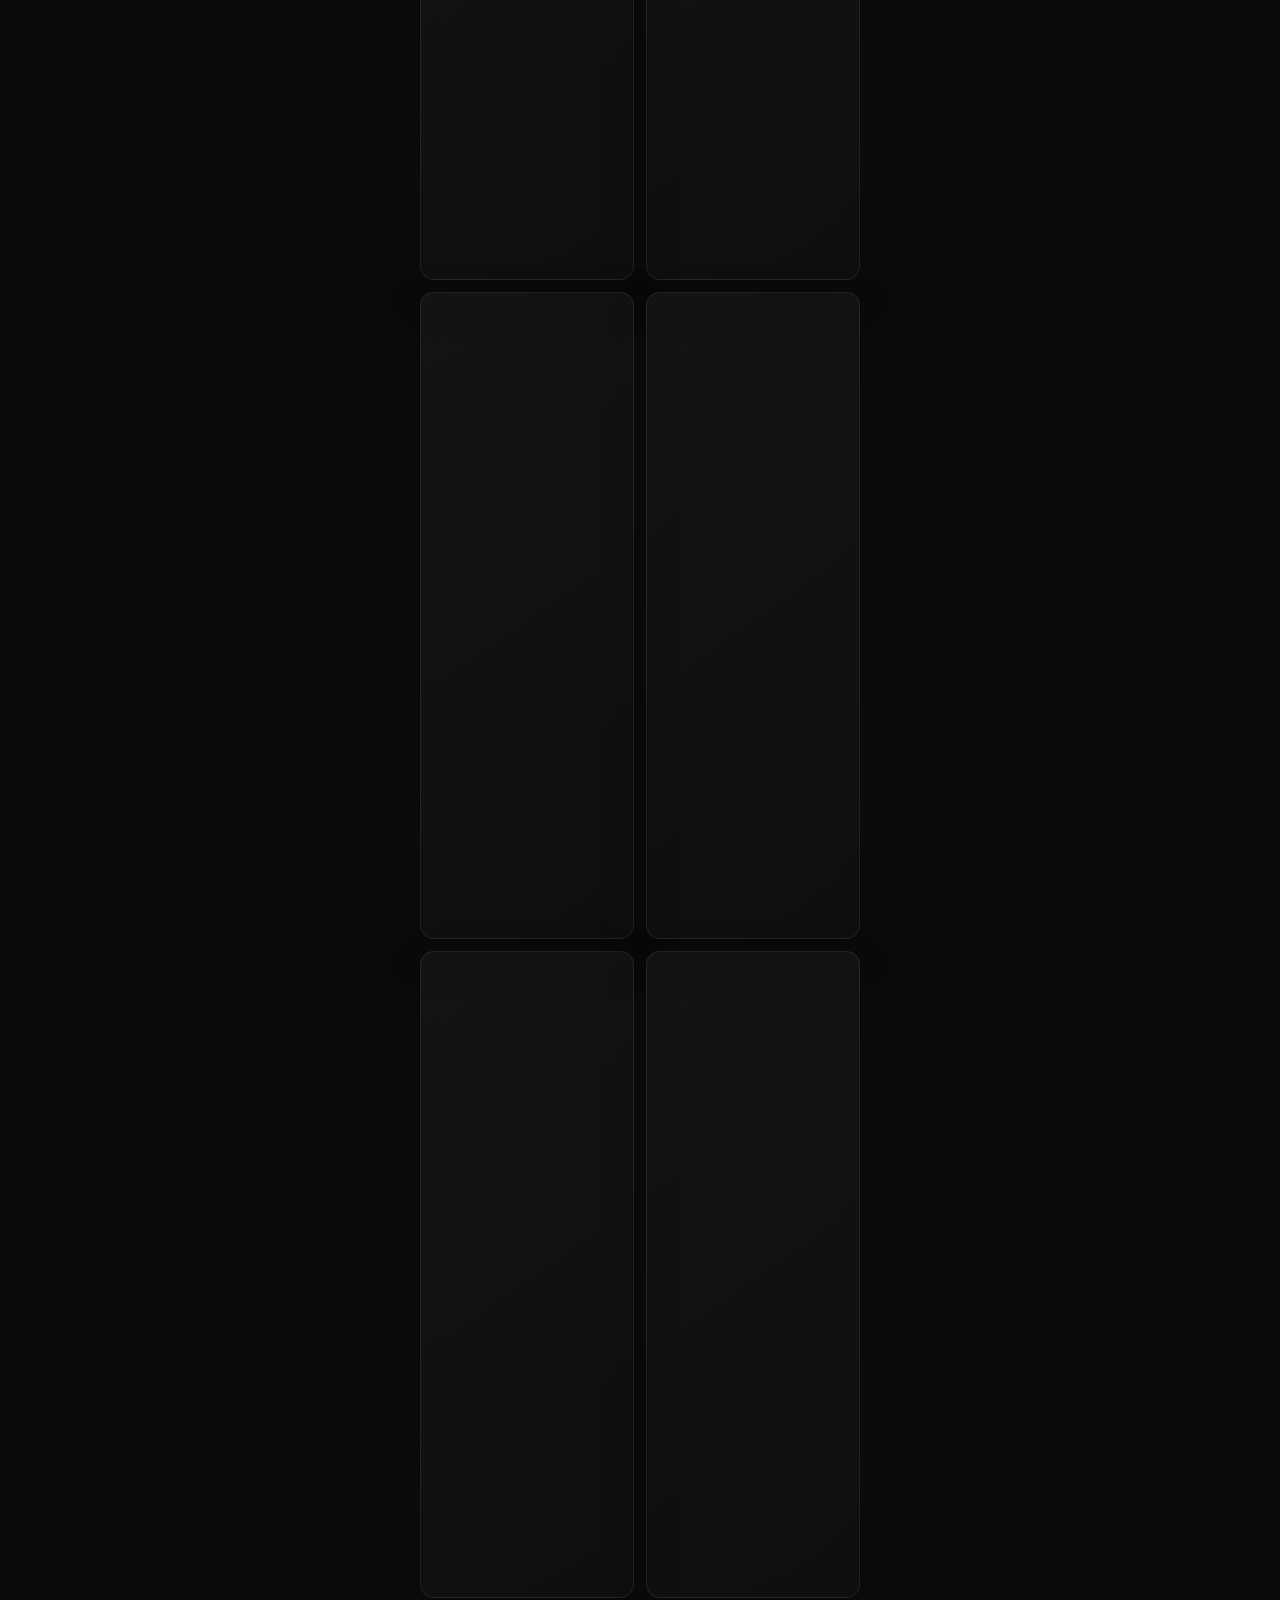
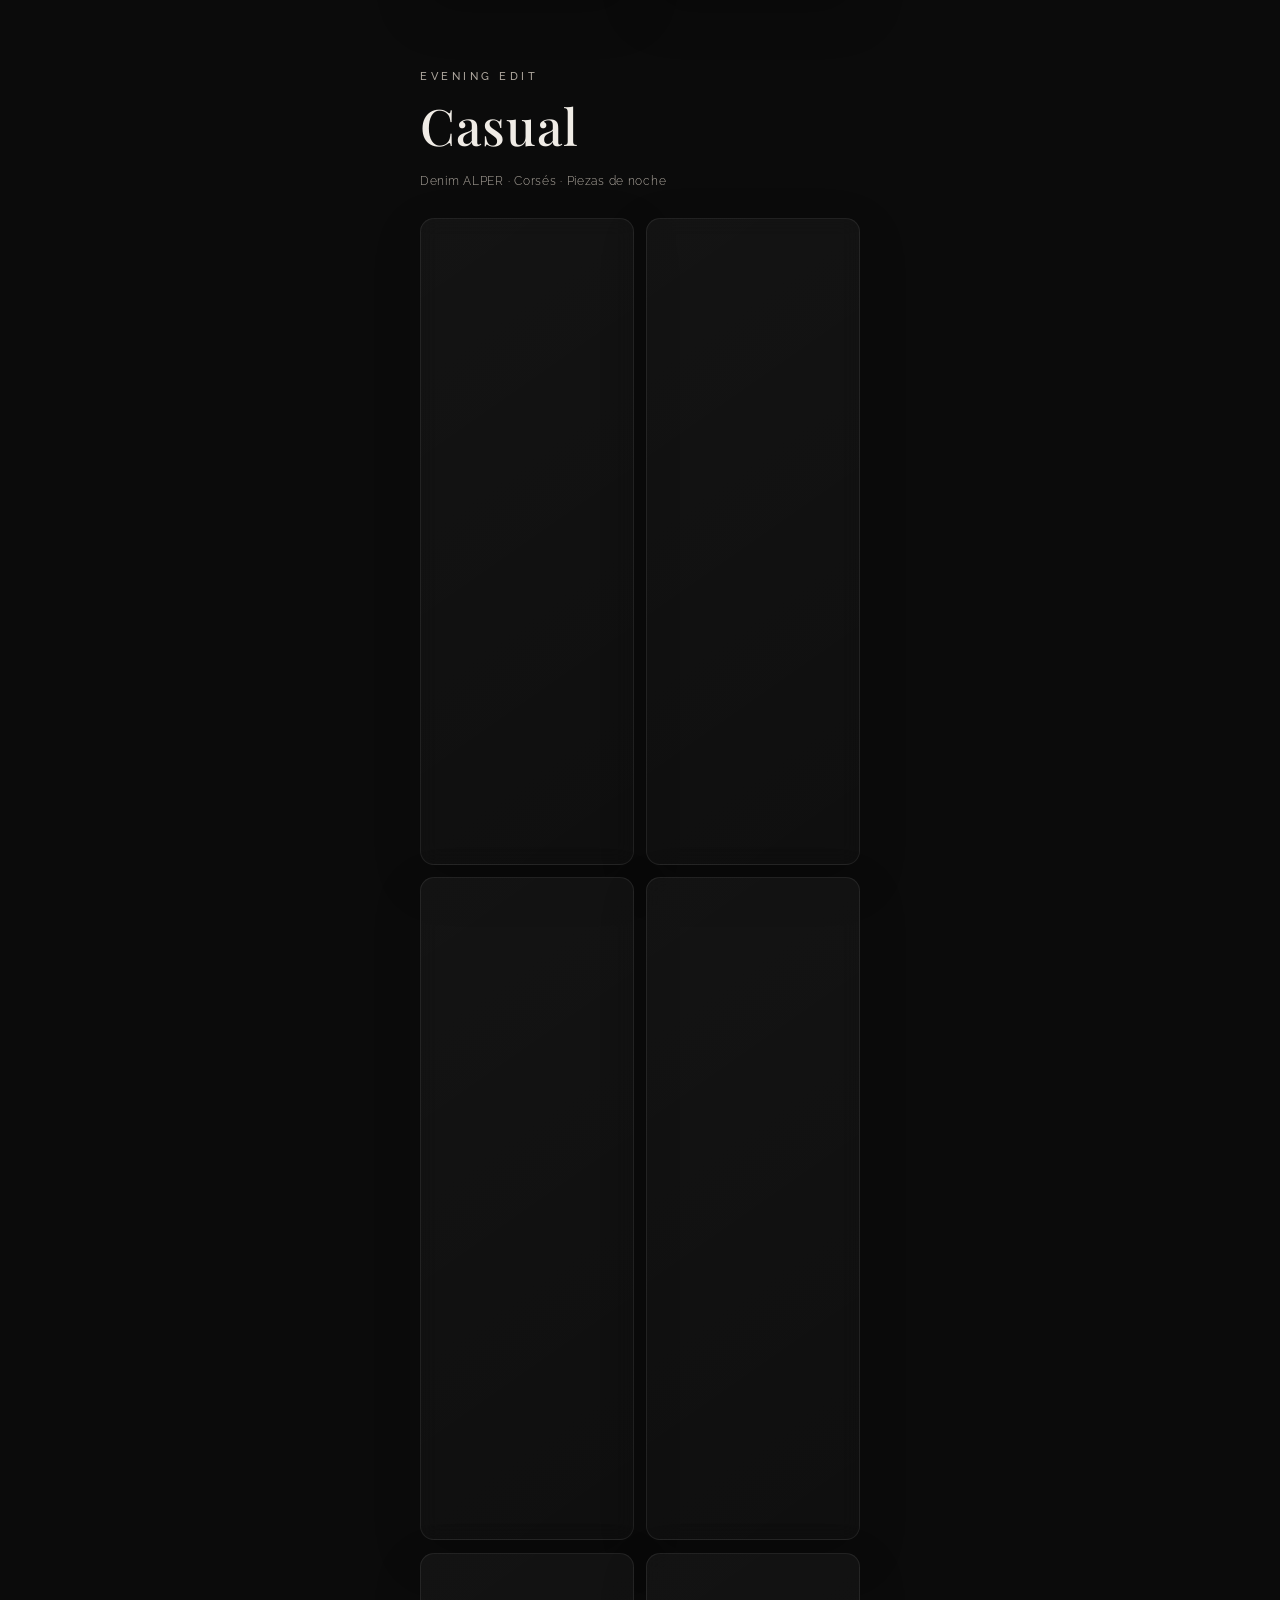
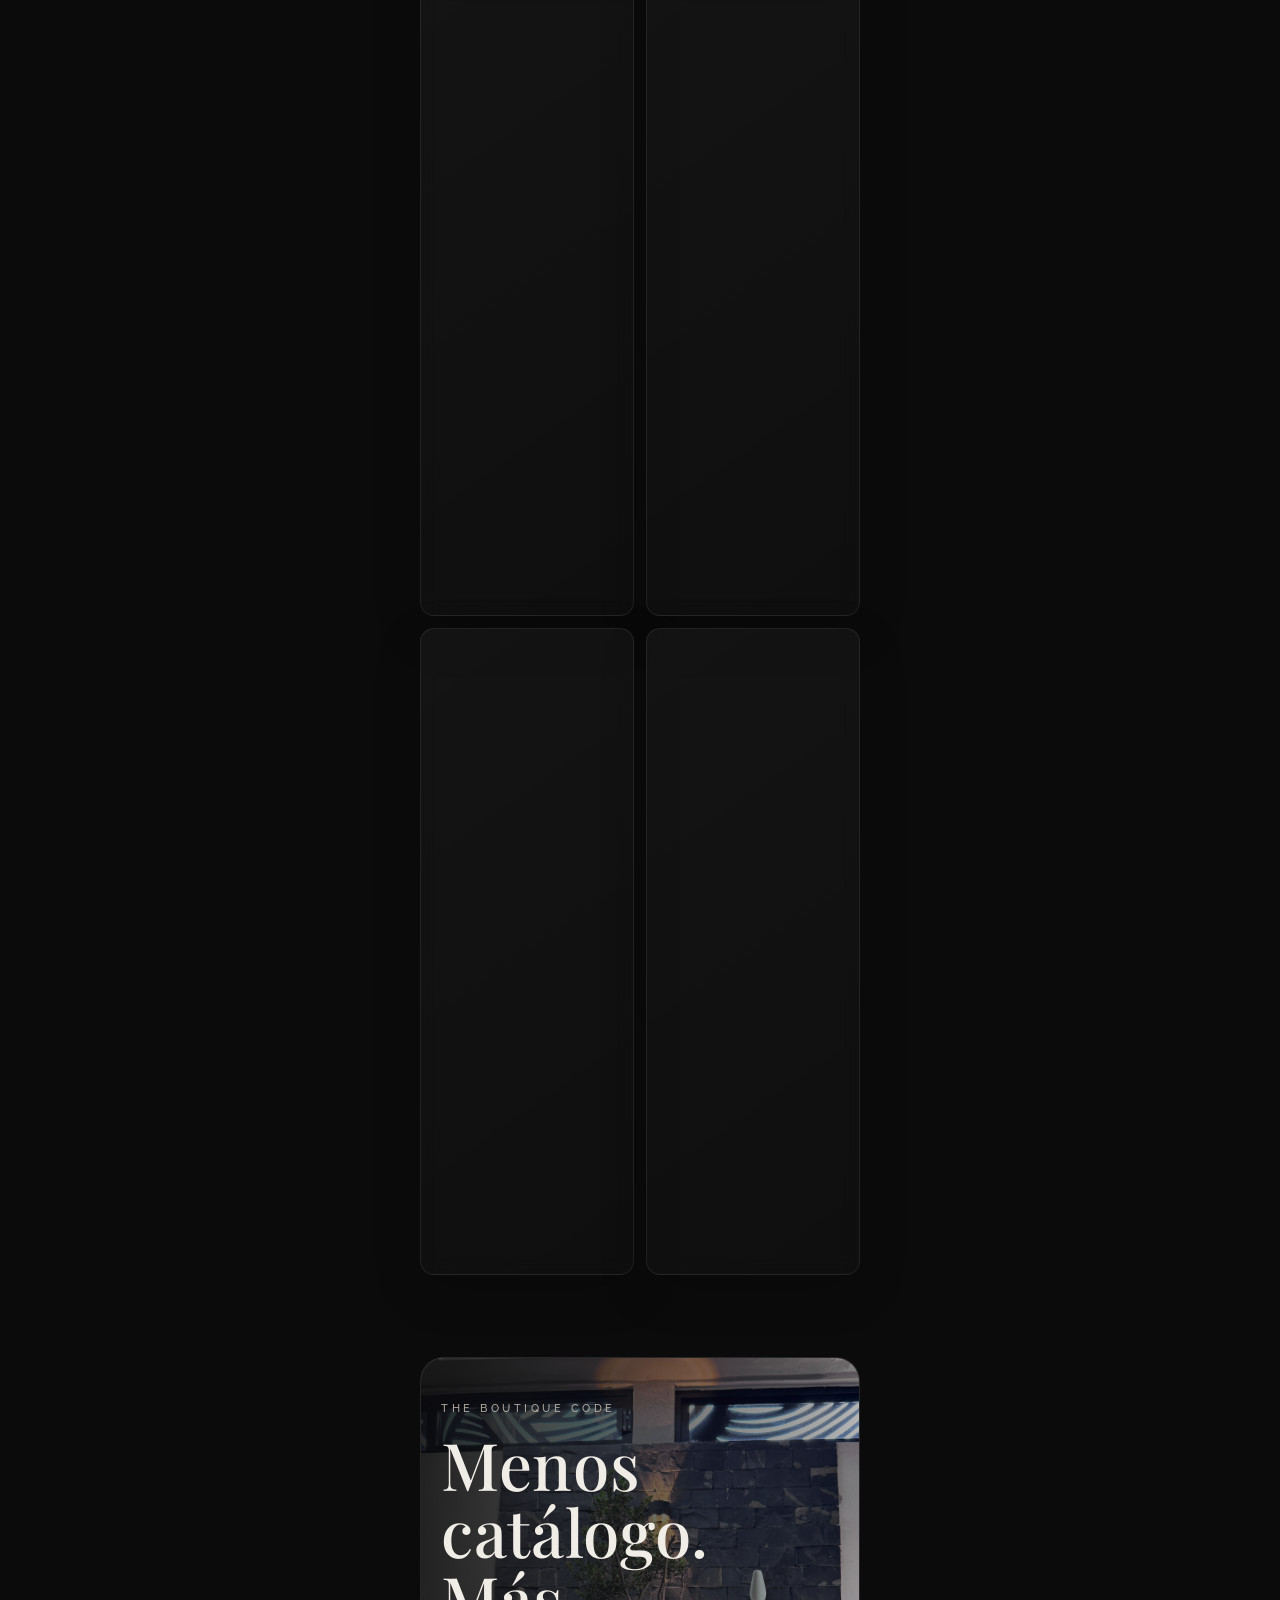
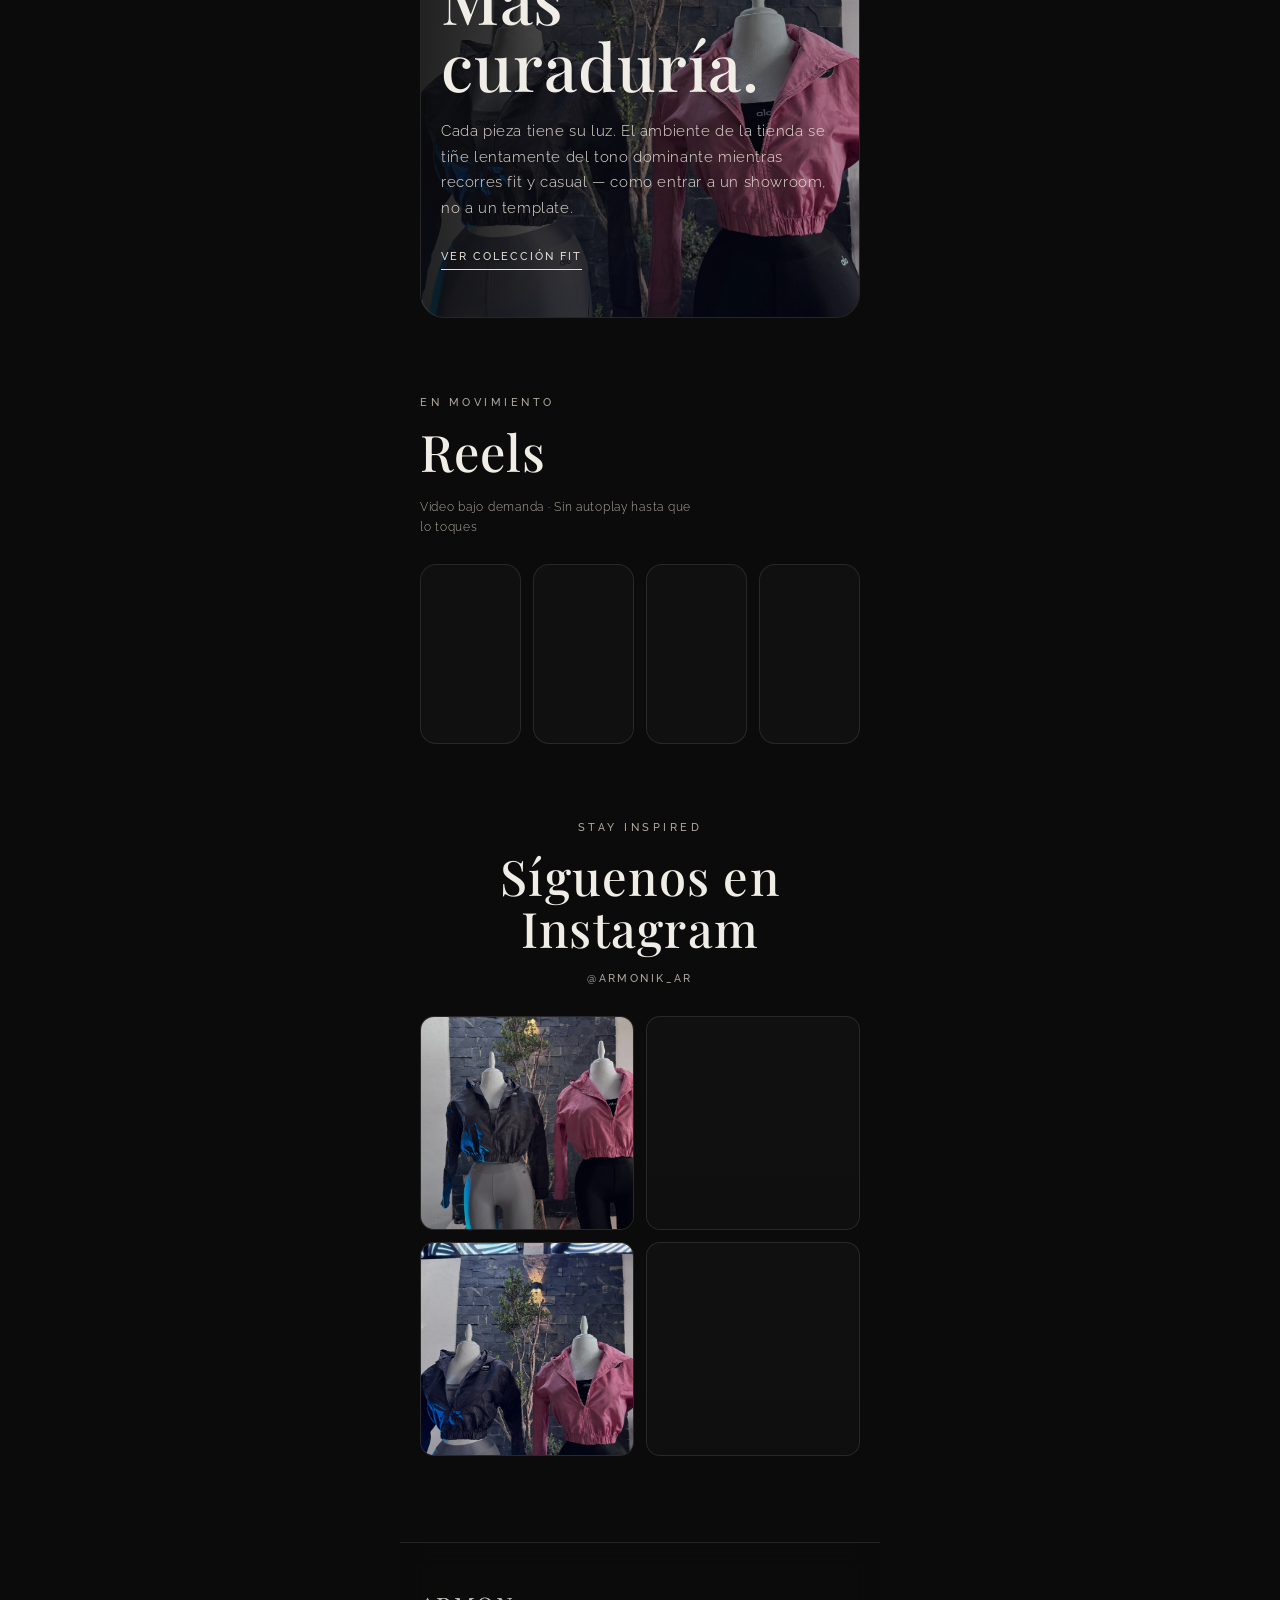
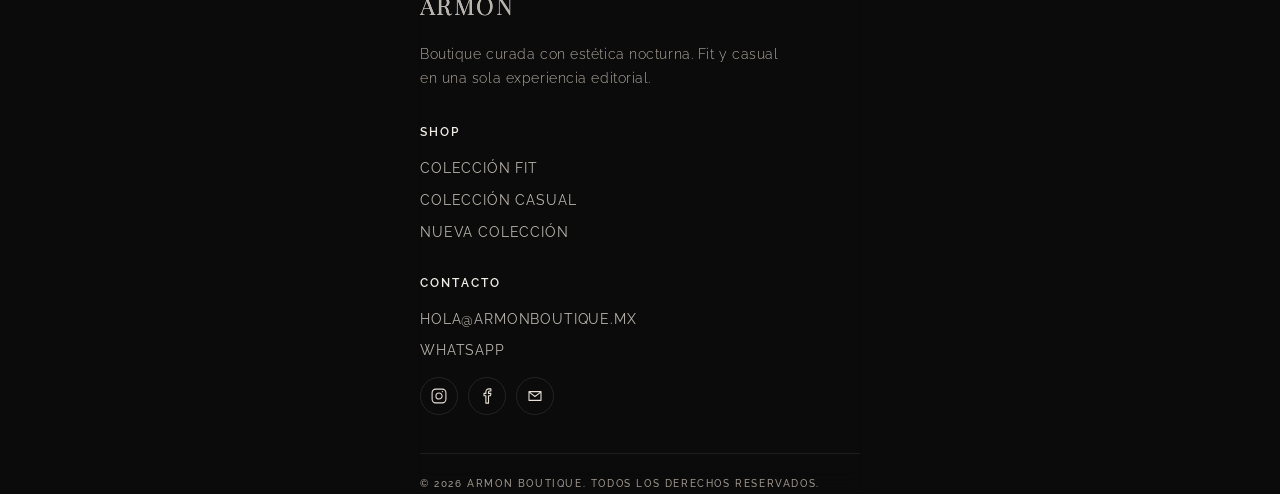
==== commit 34dc81b5: "Expand catalog, product detail panel, reels and perf tweaks - Add 9 new products from uploaded image" ====
--- a/index.html
+++ b/index.html
@@ -5,7 +5,7 @@
     <meta name="viewport" content="width=device-width, initial-scale=1.0" />
     <meta
       name="description"
-      content="Armon Boutique: curaduría premium de ropa fit y casual. Piezas seleccionadas con estética editorial, no tienda genérica."
+      content="Curaduría premium fit y casual: Alo, Nike, denim ALPER y piezas de noche. Ficha de producto con envío y políticas."
     />
     <title>Armon Boutique | Curaduría Fit &amp; Casual</title>
     <link rel="canonical" href="https://armon.myzenith.space/" />
@@ -52,6 +52,7 @@
           <a href="#inicio">Inicio</a>
           <a href="#fit">Fit</a>
           <a href="#casual">Casual</a>
+          <a href="#reels">Reels</a>
           <a href="#contacto">Contacto</a>
         </nav>
 
@@ -94,7 +95,7 @@
           <p class="eyebrow reveal">CURATED EDIT</p>
           <h1 class="reveal">PRESENCIA<br />SILENCIOSA</h1>
           <p class="hero-copy reveal">
-            Nueve piezas, dos universos. Activewear de línea y corsés de salida.
+            Curaduría en expansión: activewear, denim ALPER y piezas de noche.
             Una boutique que respira con el color de cada prenda.
           </p>
           <div class="hero-actions reveal">
@@ -129,70 +130,10 @@
             <p class="eyebrow">Activewear Curated</p>
             <h2 id="fit-title">Fit</h2>
           </div>
-          <p class="section-note">Alo Yoga · Siluetas técnicas · Presencia de showroom</p>
-        </div>
-
-        <div class="product-grid">
-          <article class="product-card reveal" data-product-id="set-alo-plata" data-product-name="Set Alo Plata" data-product-price="2190" data-product-category="Fit" data-accent-color="#aeb2b8">
-                        <button class="favorite-button" type="button" aria-label="Guardar Set Alo Plata" aria-pressed="false"><span aria-hidden="true">&#9825;</span></button>
-            <img class="product-photo" src="./IMG-20260628-WA0036.jpg" alt="Set Alo Plata en maniquí" loading="lazy" decoding="async" fetchpriority="low" />
-            <div class="product-info">
-              <h3>Set Alo Plata</h3>
-              <p class="product-price">$2,190 MXN</p>
-              <button class="cart-button" type="button">Agregar al carrito</button>
-            </div>
-          </article>
-
-          <article class="product-card reveal" data-product-id="set-alo-carbon" data-product-name="Set Alo Carbón" data-product-price="2090" data-product-category="Fit" data-accent-color="#5a5856">
-                        <button class="favorite-button" type="button" aria-label="Guardar Set Alo Carbón" aria-pressed="false"><span aria-hidden="true">&#9825;</span></button>
-            <img class="product-photo" src="./IMG-20260628-WA0026.jpg" alt="Set Alo Carbón con piping" loading="lazy" decoding="async" fetchpriority="low" />
-            <div class="product-info">
-              <h3>Set Alo Carbón</h3>
-              <p class="product-price">$2,090 MXN</p>
-              <button class="cart-button" type="button">Agregar al carrito</button>
-            </div>
-          </article>
-
-          <article class="product-card reveal" data-product-id="set-alo-studio" data-product-name="Set Alo Studio" data-product-price="1990" data-product-category="Fit" data-accent-color="#c4c8cc">
-                        <button class="favorite-button" type="button" aria-label="Guardar Set Alo Studio" aria-pressed="false"><span aria-hidden="true">&#9825;</span></button>
-            <img class="product-photo" src="./IMG-20260628-WA0023.jpg" alt="Set Alo Studio plata con chaqueta negra" loading="lazy" decoding="async" fetchpriority="low" />
-            <div class="product-info">
-              <h3>Set Alo Studio</h3>
-              <p class="product-price">$1,990 MXN</p>
-              <button class="cart-button" type="button">Agregar al carrito</button>
-            </div>
-          </article>
-
-          <article class="product-card reveal" data-product-id="chaqueta-carbon" data-product-name="Chaqueta Crop Carbón" data-product-price="2490" data-product-category="Fit" data-accent-color="#48464a">
-                        <button class="favorite-button" type="button" aria-label="Guardar Chaqueta Crop Carbón" aria-pressed="false"><span aria-hidden="true">&#9825;</span></button>
-            <img class="product-photo" src="./IMG-20260628-WA0028.jpg" alt="Chaqueta crop carbón Alo" loading="lazy" decoding="async" fetchpriority="low" />
-            <div class="product-info">
-              <h3>Chaqueta Crop Carbón</h3>
-              <p class="product-price">$2,490 MXN</p>
-              <button class="cart-button" type="button">Agregar al carrito</button>
-            </div>
-          </article>
-
-          <article class="product-card reveal" data-product-id="chaqueta-oliva" data-product-name="Chaqueta Oliva Alo" data-product-price="2390" data-product-category="Fit" data-accent-color="#4f4e38">
-                        <button class="favorite-button" type="button" aria-label="Guardar Chaqueta Oliva Alo" aria-pressed="false"><span aria-hidden="true">&#9825;</span></button>
-            <img class="product-photo" src="./IMG-20260628-WA0030.jpg" alt="Chaqueta oliva camo Alo" loading="lazy" decoding="async" fetchpriority="low" />
-            <div class="product-info">
-              <h3>Chaqueta Oliva Alo</h3>
-              <p class="product-price">$2,390 MXN</p>
-              <button class="cart-button" type="button">Agregar al carrito</button>
-            </div>
-          </article>
-
-          <article class="product-card reveal" data-product-id="hoodie-camo-gris" data-product-name="Hoodie Camo Gris" data-product-price="2590" data-product-category="Fit" data-accent-color="#7a7976">
-                        <button class="favorite-button" type="button" aria-label="Guardar Hoodie Camo Gris" aria-pressed="false"><span aria-hidden="true">&#9825;</span></button>
-            <img class="product-photo" src="./IMG-20260628-WA0031.jpg" alt="Hoodie camo gris Alo con leggings" loading="lazy" decoding="async" fetchpriority="low" />
-            <div class="product-info">
-              <h3>Hoodie Camo Gris</h3>
-              <p class="product-price">$2,590 MXN</p>
-              <button class="cart-button" type="button">Agregar al carrito</button>
-            </div>
-          </article>
-        </div>
+          <p class="section-note">Alo · Nike · Polo wide leg · Siluetas técnicas</p>
+        </div>
+
+        <div class="product-grid" id="fitProductGrid" aria-live="polite"></div>
       </section>
 
       <section class="collection-section section-pad" id="casual" data-accent-color="#8f3048" aria-labelledby="casual-title">
@@ -201,40 +142,10 @@
             <p class="eyebrow">Evening Edit</p>
             <h2 id="casual-title">Casual</h2>
           </div>
-          <p class="section-note">Corsés estructurados · Salida nocturna · Silueta precisa</p>
-        </div>
-
-        <div class="product-grid">
-          <article class="product-card reveal" data-product-id="corse-negro" data-product-name="Corsé Negro Mesh" data-product-price="1390" data-product-category="Casual" data-accent-color="#1a1420">
-                        <button class="favorite-button" type="button" aria-label="Guardar Corsé Negro Mesh" aria-pressed="false"><span aria-hidden="true">&#9825;</span></button>
-            <img class="product-photo" src="./IMG-20260628-WA0021.jpg" alt="Corsé negro mesh con jeans" loading="lazy" decoding="async" fetchpriority="low" />
-            <div class="product-info">
-              <h3>Corsé Negro Mesh</h3>
-              <p class="product-price">$1,390 MXN</p>
-              <button class="cart-button" type="button">Agregar al carrito</button>
-            </div>
-          </article>
-
-          <article class="product-card reveal" data-product-id="corse-rojo-alper" data-product-name="Corsé Rojo ALPER" data-product-price="1590" data-product-category="Casual" data-accent-color="#b8143f">
-                        <button class="favorite-button" type="button" aria-label="Guardar Corsé Rojo ALPER" aria-pressed="false"><span aria-hidden="true">&#9825;</span></button>
-            <img class="product-photo" src="./IMG-20260628-WA0032.jpg" alt="Corsé rojo ALPER con jeans" loading="lazy" decoding="async" fetchpriority="low" />
-            <div class="product-info">
-              <h3>Corsé Rojo ALPER</h3>
-              <p class="product-price">$1,590 MXN</p>
-              <button class="cart-button" type="button">Agregar al carrito</button>
-            </div>
-          </article>
-
-          <article class="product-card reveal" data-product-id="corse-bronce" data-product-name="Corsé Bronce Estructurado" data-product-price="1490" data-product-category="Casual" data-accent-color="#96704e">
-                        <button class="favorite-button" type="button" aria-label="Guardar Corsé Bronce Estructurado" aria-pressed="false"><span aria-hidden="true">&#9825;</span></button>
-            <img class="product-photo" src="./IMG-20260628-WA0035.jpg" alt="Corsé bronce estructurado con jeans" loading="lazy" decoding="async" fetchpriority="low" />
-            <div class="product-info">
-              <h3>Corsé Bronce Estructurado</h3>
-              <p class="product-price">$1,490 MXN</p>
-              <button class="cart-button" type="button">Agregar al carrito</button>
-            </div>
-          </article>
-        </div>
+          <p class="section-note">Denim ALPER · Corsés · Piezas de noche</p>
+        </div>
+
+        <div class="product-grid" id="casualProductGrid" aria-live="polite"></div>
       </section>
 
       <section class="editorial" aria-labelledby="editorial-title" data-accent-color="#3d4248">
@@ -248,6 +159,17 @@
           </p>
           <a class="underlined-link" href="#fit">Ver colección Fit</a>
         </div>
+      </section>
+
+      <section class="reels section-pad" id="reels" aria-labelledby="reels-title" data-accent-color="#3a3a42">
+        <div class="section-head reveal">
+          <div>
+            <p class="eyebrow">En movimiento</p>
+            <h2 id="reels-title">Reels</h2>
+          </div>
+          <p class="section-note">Video bajo demanda · Sin autoplay hasta que lo toques</p>
+        </div>
+        <div class="reels-grid" id="reelsGrid"></div>
       </section>
 
       <section class="instagram section-pad" aria-labelledby="instagram-title">
@@ -387,8 +309,19 @@
       </div>
       <div class="panel-list" id="cartItems" aria-live="polite"></div>
       <div class="cart-summary">
-        <span>Total</span>
-        <strong id="cartTotal">$0 MXN</strong>
+        <div class="cart-summary-row">
+          <span>Subtotal</span>
+          <strong id="cartSubtotal">$0 MXN</strong>
+        </div>
+        <div class="cart-summary-row">
+          <span>Envío</span>
+          <strong id="cartShipping">—</strong>
+        </div>
+        <div class="cart-summary-row cart-summary-total">
+          <span>Total</span>
+          <strong id="cartTotal">$0 MXN</strong>
+        </div>
+        <p class="cart-shipping-note" id="cartShippingNote"></p>
       </div>
       <div class="panel-actions">
         <button class="panel-secondary" id="clearCart" type="button">Vaciar</button>
@@ -396,8 +329,57 @@
       </div>
     </aside>
 
+    <aside class="product-detail-panel" id="productDetailPanel" aria-hidden="true" aria-labelledby="productDetailTitle">
+      <div class="product-detail-shell">
+        <button class="product-detail-close" type="button" data-close-product-detail aria-label="Cerrar ficha de producto">Cerrar</button>
+        <div class="product-detail-media">
+          <img id="productDetailImage" src="" alt="" width="480" height="640" decoding="async" />
+        </div>
+        <div class="product-detail-body">
+          <p class="eyebrow" id="productDetailTagline"></p>
+          <h2 id="productDetailTitle"></h2>
+          <p class="product-detail-price" id="productDetailPrice"></p>
+          <p class="shipping-badge" id="productDetailShipping"></p>
+          <p class="product-detail-description" id="productDetailDescription"></p>
+          <dl class="product-detail-specs">
+            <div>
+              <dt>Tallas</dt>
+              <dd id="productDetailSizes"></dd>
+            </div>
+            <div>
+              <dt>Material</dt>
+              <dd id="productDetailMaterial"></dd>
+            </div>
+            <div>
+              <dt>Cuidado</dt>
+              <dd id="productDetailCare"></dd>
+            </div>
+            <div>
+              <dt>Entrega</dt>
+              <dd id="productDetailDelivery"></dd>
+            </div>
+          </dl>
+          <div class="product-policy-box">
+            <h3>Envío y políticas</h3>
+            <ul id="productDetailPolicies">
+              <li>Envío estándar $99 MXN · Express $149 MXN</li>
+              <li>Envío gratis en pedidos desde $2,499 MXN</li>
+              <li>Cambios dentro de 7 días · Producto sin uso y con etiqueta</li>
+              <li>Devolución en crédito de tienda · No aplica en piezas de noche con strass</li>
+            </ul>
+          </div>
+          <div class="product-detail-actions">
+            <button class="panel-primary" id="productDetailAddCart" type="button">Agregar al carrito</button>
+            <button class="panel-secondary" id="productDetailFavorite" type="button">Guardar favorito</button>
+            <button class="panel-secondary" id="productDetailWhatsApp" type="button">Consultar por WhatsApp</button>
+          </div>
+        </div>
+      </div>
+    </aside>
+
     <div class="cart-toast" role="status" aria-live="polite">Producto agregado al carrito</div>
 
+    <script src="./products-data.js" defer></script>
     <script src="./script.js" defer></script>
   </body>
 </html>
--- a/styles.css
+++ b/styles.css
@@ -1947,3 +1947,317 @@
   color: #ffffff;
   border-color: rgba(255, 255, 255, 0.24);
 }
+
+.product-card {
+  cursor: pointer;
+}
+
+.product-card:focus-visible {
+  outline: 2px solid rgba(241, 238, 232, 0.45);
+  outline-offset: 2px;
+}
+
+.cart-summary {
+  display: grid;
+  gap: 10px;
+  padding-top: 8px;
+  border-top: 1px solid rgba(255, 255, 255, 0.1);
+}
+
+.cart-summary-row {
+  display: flex;
+  align-items: center;
+  justify-content: space-between;
+  gap: 12px;
+  color: var(--muted);
+  font-size: 12px;
+  letter-spacing: 0.08em;
+}
+
+.cart-summary-row strong {
+  color: var(--text-soft);
+  font-size: 13px;
+  font-weight: 500;
+}
+
+.cart-summary-total {
+  padding-top: 6px;
+  border-top: 1px solid rgba(255, 255, 255, 0.08);
+  color: var(--text);
+  font-size: 13px;
+}
+
+.cart-summary-total strong {
+  color: var(--text);
+  font-size: 15px;
+}
+
+.cart-shipping-note {
+  margin: 0;
+  color: var(--muted-deep);
+  font-size: 11px;
+  letter-spacing: 0.06em;
+  line-height: 1.5;
+}
+
+.reels-grid {
+  display: grid;
+  grid-template-columns: repeat(2, minmax(0, 1fr));
+  gap: 12px;
+}
+
+.reel-card {
+  position: relative;
+  overflow: hidden;
+  aspect-ratio: 9 / 16;
+  border: 1px solid rgba(255, 255, 255, 0.1);
+  border-radius: 16px;
+  background: #101010;
+  content-visibility: auto;
+  contain-intrinsic-size: 320px;
+}
+
+.reel-video {
+  display: block;
+  width: 100%;
+  height: 100%;
+  object-fit: cover;
+  background: #101010;
+}
+
+.reel-play {
+  position: absolute;
+  inset: 0;
+  z-index: 2;
+  display: grid;
+  place-items: center;
+  background: linear-gradient(180deg, rgba(11, 11, 11, 0.08), rgba(11, 11, 11, 0.42));
+  color: #ffffff;
+  font-size: 28px;
+  transition: opacity 0.25s ease, background 0.25s ease;
+}
+
+.reel-card.is-playing .reel-play {
+  opacity: 0;
+  pointer-events: none;
+}
+
+.reel-label {
+  position: absolute;
+  right: 10px;
+  bottom: 10px;
+  left: 10px;
+  z-index: 3;
+  margin: 0;
+  color: #ffffff;
+  font-size: 10px;
+  font-weight: 600;
+  letter-spacing: 0.16em;
+  text-shadow: 0 2px 16px rgba(0, 0, 0, 0.65);
+  text-transform: uppercase;
+}
+
+.product-detail-panel {
+  position: fixed;
+  inset: 0;
+  z-index: 80;
+  overflow: auto;
+  overscroll-behavior: contain;
+  background: rgba(11, 11, 11, 0.72);
+  backdrop-filter: blur(10px);
+  opacity: 0;
+  pointer-events: none;
+  transition: opacity 0.25s ease;
+}
+
+.product-detail-panel.is-open {
+  opacity: 1;
+  pointer-events: auto;
+}
+
+.product-detail-shell {
+  width: min(100%, var(--mobile-shell));
+  min-height: 100dvh;
+  margin: 0 auto;
+  background:
+    radial-gradient(circle at 24% 0%, rgba(241, 238, 232, 0.08), transparent 13rem),
+    linear-gradient(180deg, rgba(255, 255, 255, 0.04), rgba(255, 255, 255, 0.01)),
+    rgba(13, 13, 13, 0.98);
+}
+
+.product-detail-close {
+  position: sticky;
+  top: 0;
+  z-index: 2;
+  display: block;
+  width: 100%;
+  padding: 18px 20px;
+  border-bottom: 1px solid rgba(255, 255, 255, 0.08);
+  color: var(--muted);
+  text-align: right;
+  background: rgba(13, 13, 13, 0.92);
+  backdrop-filter: blur(12px);
+  font-size: 10px;
+  font-weight: 600;
+  letter-spacing: 0.14em;
+  text-transform: uppercase;
+}
+
+.product-detail-close:hover,
+.product-detail-close:focus-visible {
+  color: #ffffff;
+}
+
+.product-detail-media img {
+  display: block;
+  width: 100%;
+  aspect-ratio: 3 / 4;
+  object-fit: cover;
+  background: #101010;
+}
+
+.product-detail-body {
+  display: grid;
+  gap: 16px;
+  padding: 22px 20px 34px;
+}
+
+.product-detail-body h2 {
+  margin: 0;
+  font-family: var(--serif);
+  font-size: clamp(2rem, 8vw, 2.6rem);
+  font-weight: 500;
+  letter-spacing: 0.02em;
+  line-height: 1.02;
+}
+
+.product-detail-price {
+  margin: 0;
+  color: var(--text);
+  font-size: 18px;
+  font-weight: 500;
+  letter-spacing: 0.08em;
+}
+
+.shipping-badge {
+  margin: 0;
+  padding: 10px 12px;
+  border: 1px solid rgba(241, 238, 232, 0.14);
+  border-radius: 10px;
+  color: var(--text-soft);
+  background: rgba(241, 238, 232, 0.05);
+  font-size: 11px;
+  font-weight: 500;
+  letter-spacing: 0.08em;
+  line-height: 1.5;
+}
+
+.product-detail-description {
+  margin: 0;
+  color: var(--text-soft);
+  font-size: 14px;
+  font-weight: 300;
+  letter-spacing: 0.04em;
+  line-height: 1.7;
+}
+
+.product-detail-specs {
+  display: grid;
+  gap: 12px;
+  margin: 0;
+}
+
+.product-detail-specs div {
+  display: grid;
+  gap: 4px;
+}
+
+.product-detail-specs dt {
+  color: var(--muted);
+  font-size: 10px;
+  font-weight: 600;
+  letter-spacing: 0.18em;
+  text-transform: uppercase;
+}
+
+.product-detail-specs dd {
+  margin: 0;
+  color: var(--text-soft);
+  font-size: 13px;
+  font-weight: 400;
+  letter-spacing: 0.04em;
+  line-height: 1.55;
+}
+
+.product-policy-box {
+  padding: 16px;
+  border: 1px solid rgba(255, 255, 255, 0.1);
+  border-radius: 14px;
+  background: rgba(255, 255, 255, 0.03);
+}
+
+.product-policy-box h3 {
+  margin: 0 0 10px;
+  color: var(--text);
+  font-size: 11px;
+  font-weight: 600;
+  letter-spacing: 0.16em;
+  text-transform: uppercase;
+}
+
+.product-policy-box ul {
+  margin: 0;
+  padding-left: 18px;
+  color: var(--muted);
+  font-size: 12px;
+  font-weight: 400;
+  letter-spacing: 0.04em;
+  line-height: 1.65;
+}
+
+.product-detail-actions {
+  display: grid;
+  gap: 10px;
+  padding-top: 4px;
+}
+
+body.product-detail-open {
+  overflow: hidden;
+}
+
+html.save-data .product-card:hover,
+html.save-data .insta-shot:hover {
+  transform: none;
+}
+
+html.save-data .product-card:hover .product-photo,
+html.save-data .insta-shot:hover img {
+  transform: none;
+}
+
+html.save-data .reel-video {
+  display: none;
+}
+
+html.save-data .reel-play {
+  background: linear-gradient(180deg, rgba(11, 11, 11, 0.12), rgba(11, 11, 11, 0.72));
+}
+
+@media (min-width: 720px) {
+  .reels-grid {
+    grid-template-columns: repeat(4, minmax(0, 1fr));
+  }
+
+  .product-detail-shell {
+    min-height: auto;
+    margin: 24px auto;
+    border: 1px solid rgba(255, 255, 255, 0.12);
+    border-radius: 24px;
+    overflow: hidden;
+  }
+
+  .product-detail-panel.is-open .product-detail-shell {
+    margin-top: 24px;
+    margin-bottom: 24px;
+  }
+}
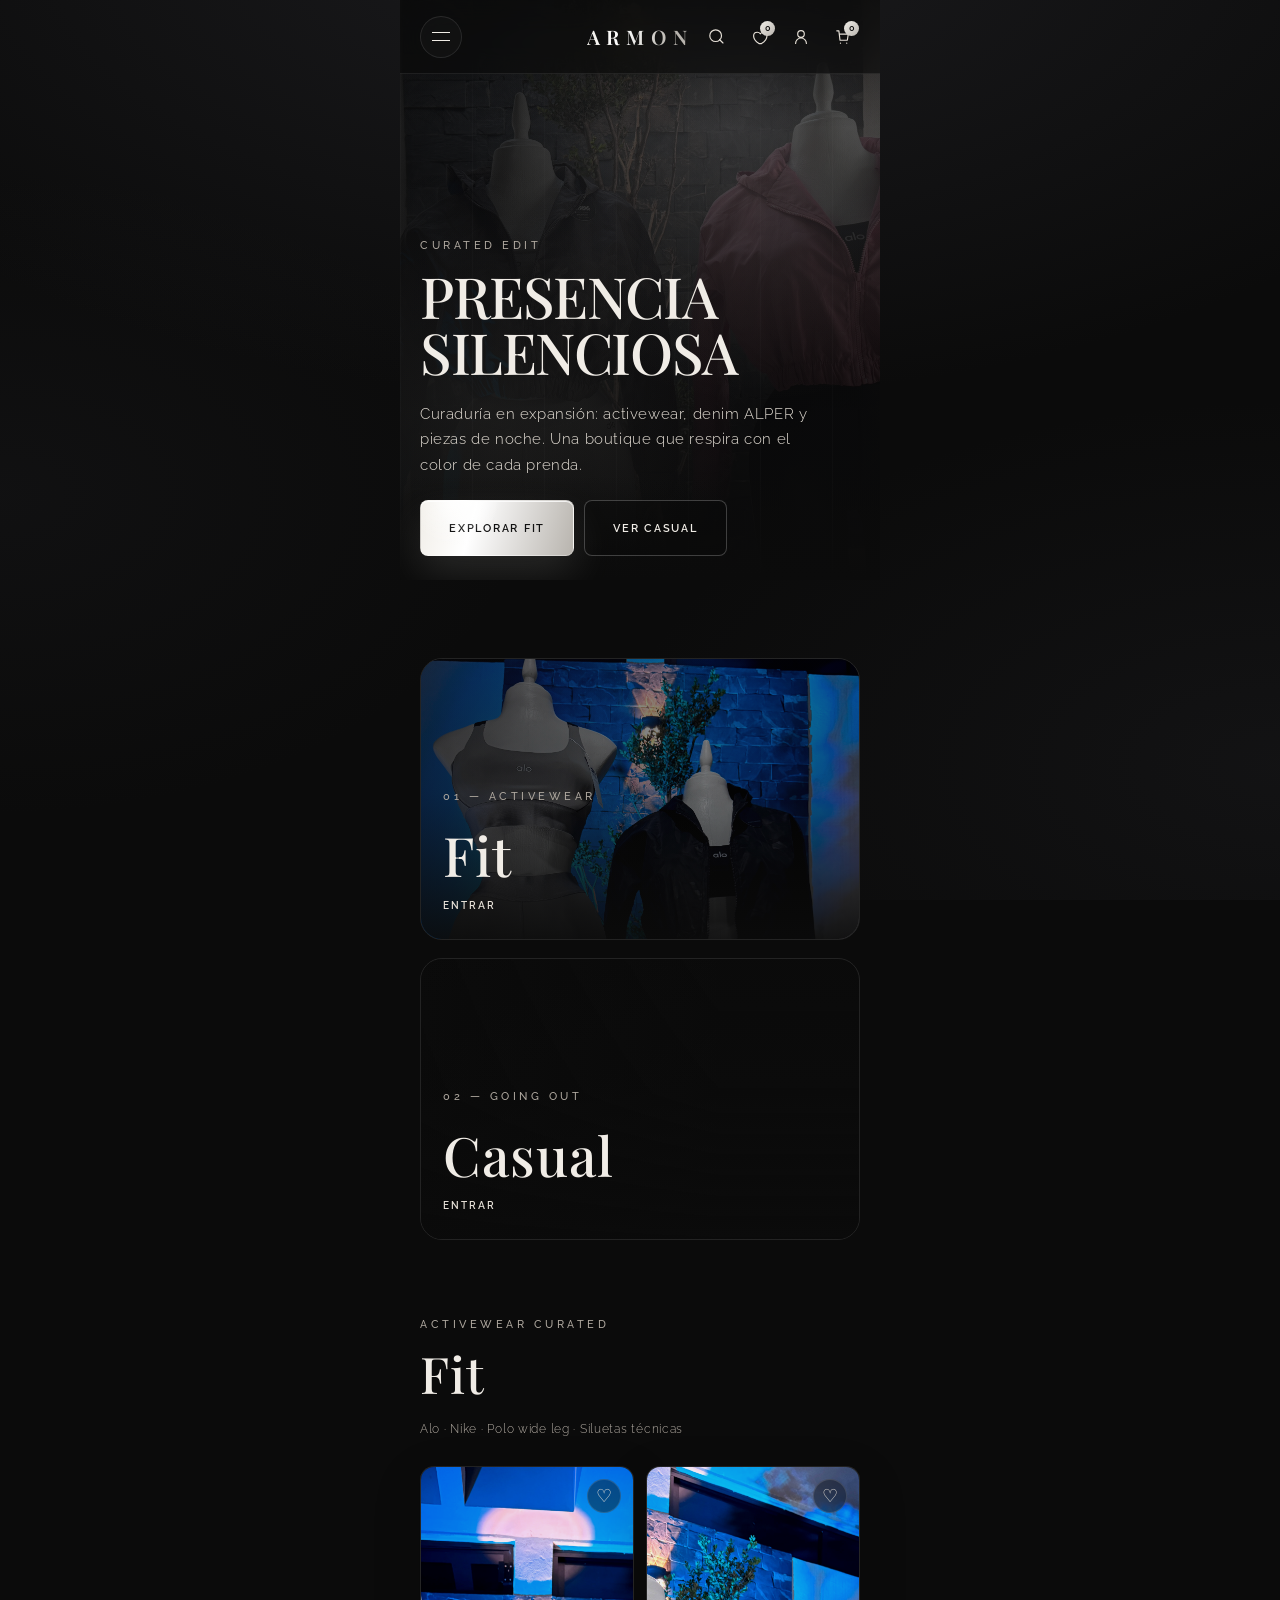
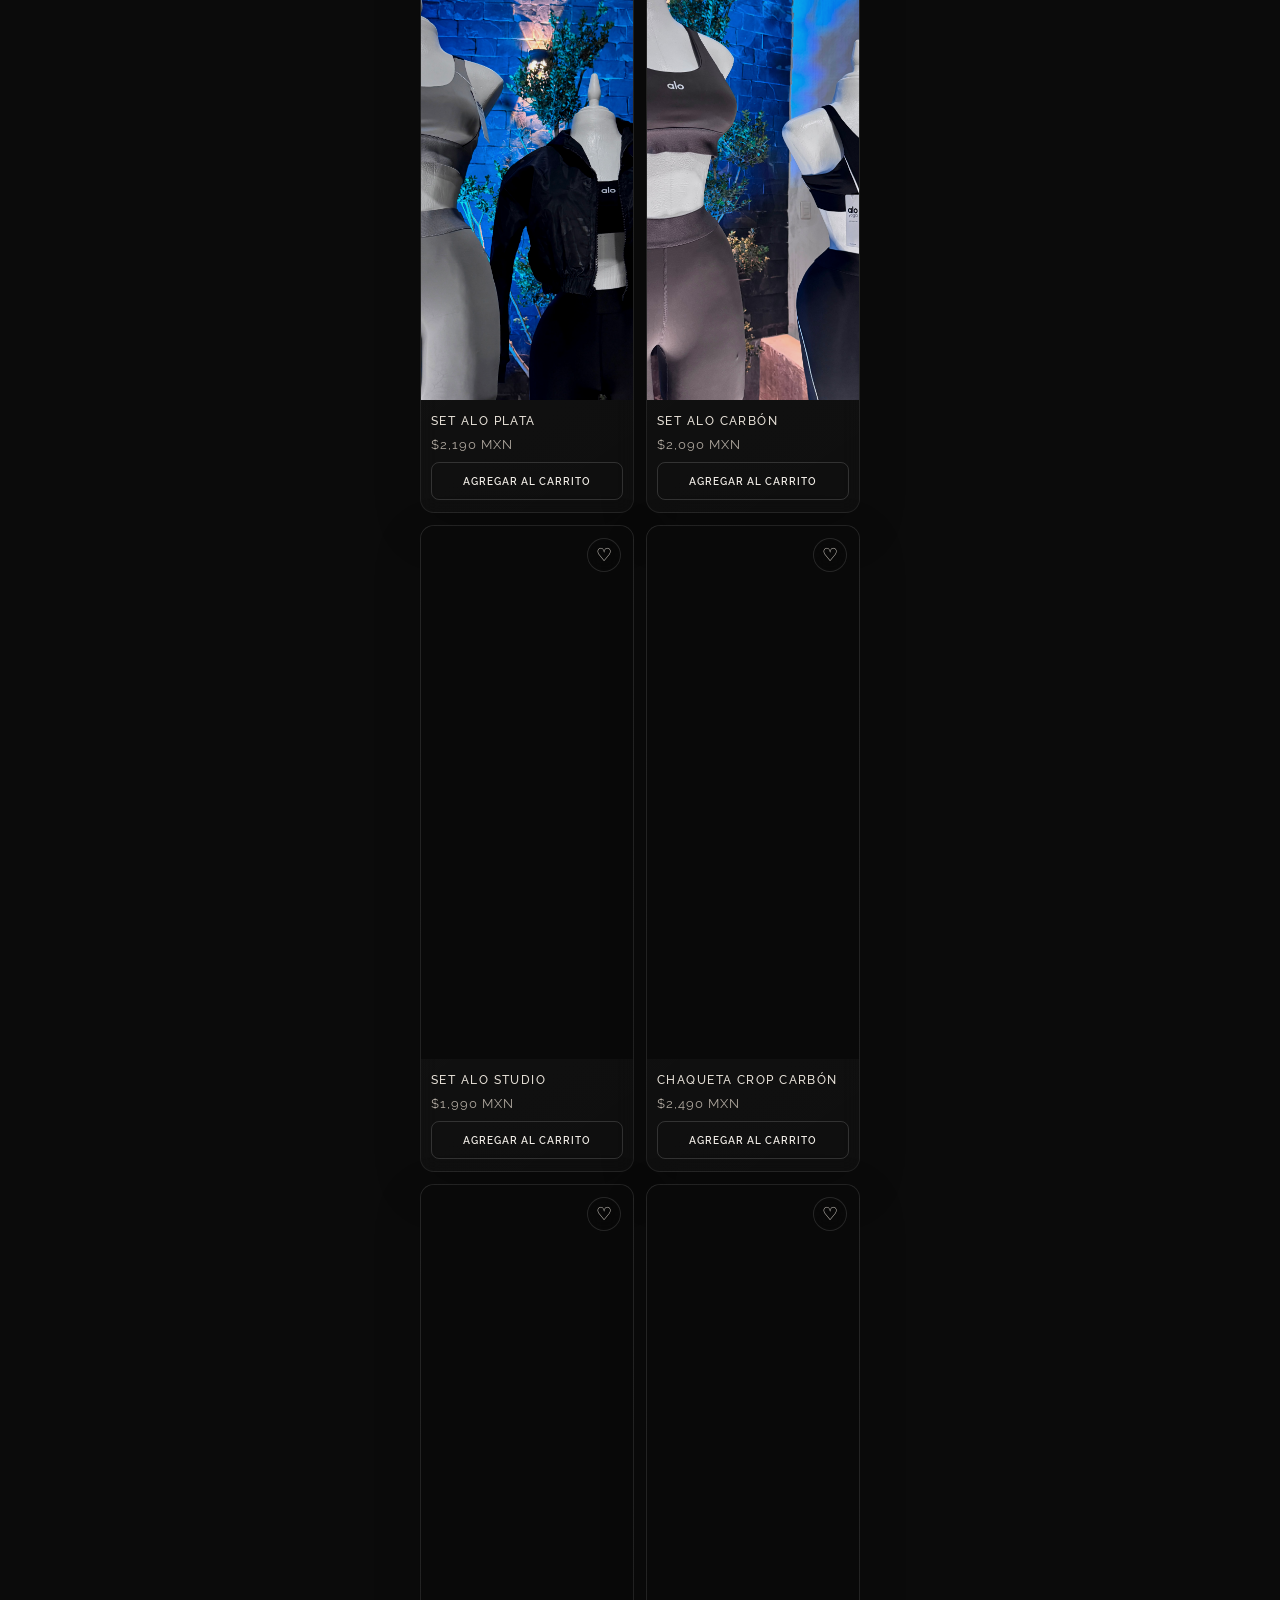
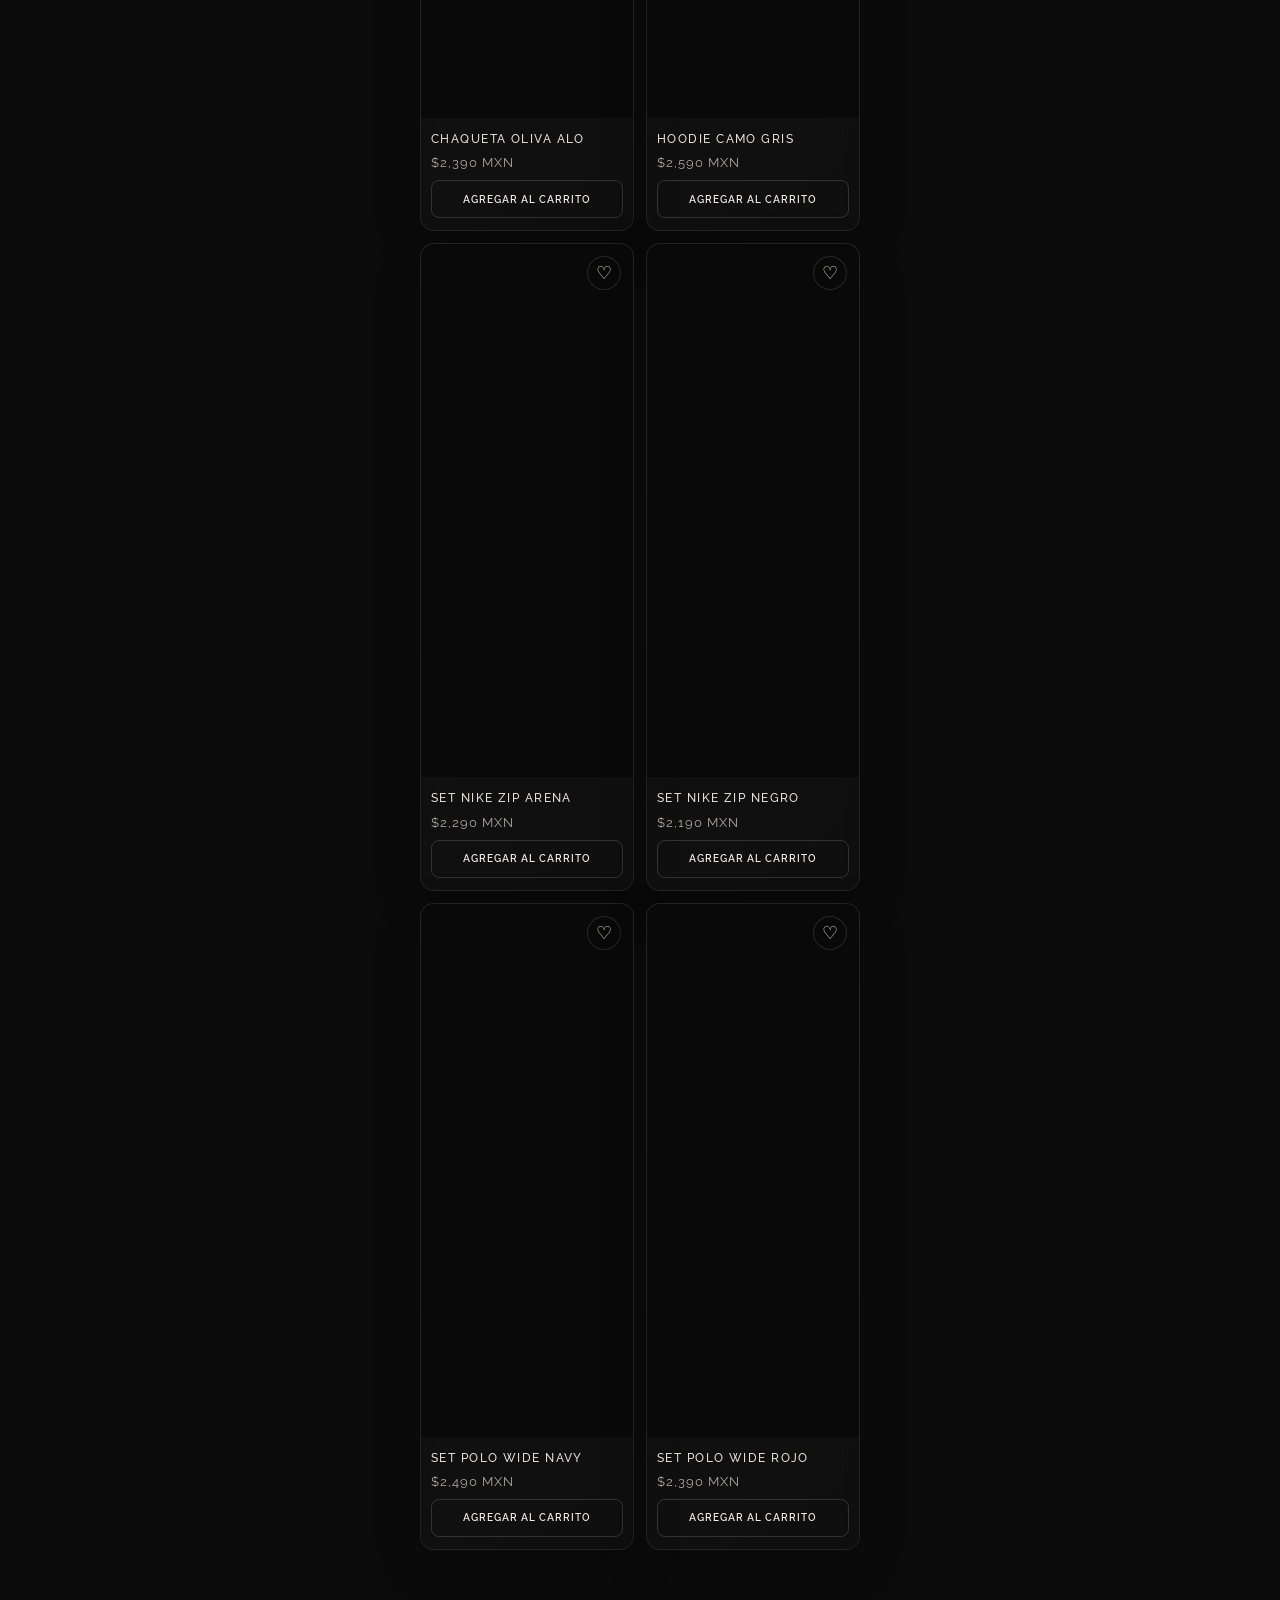
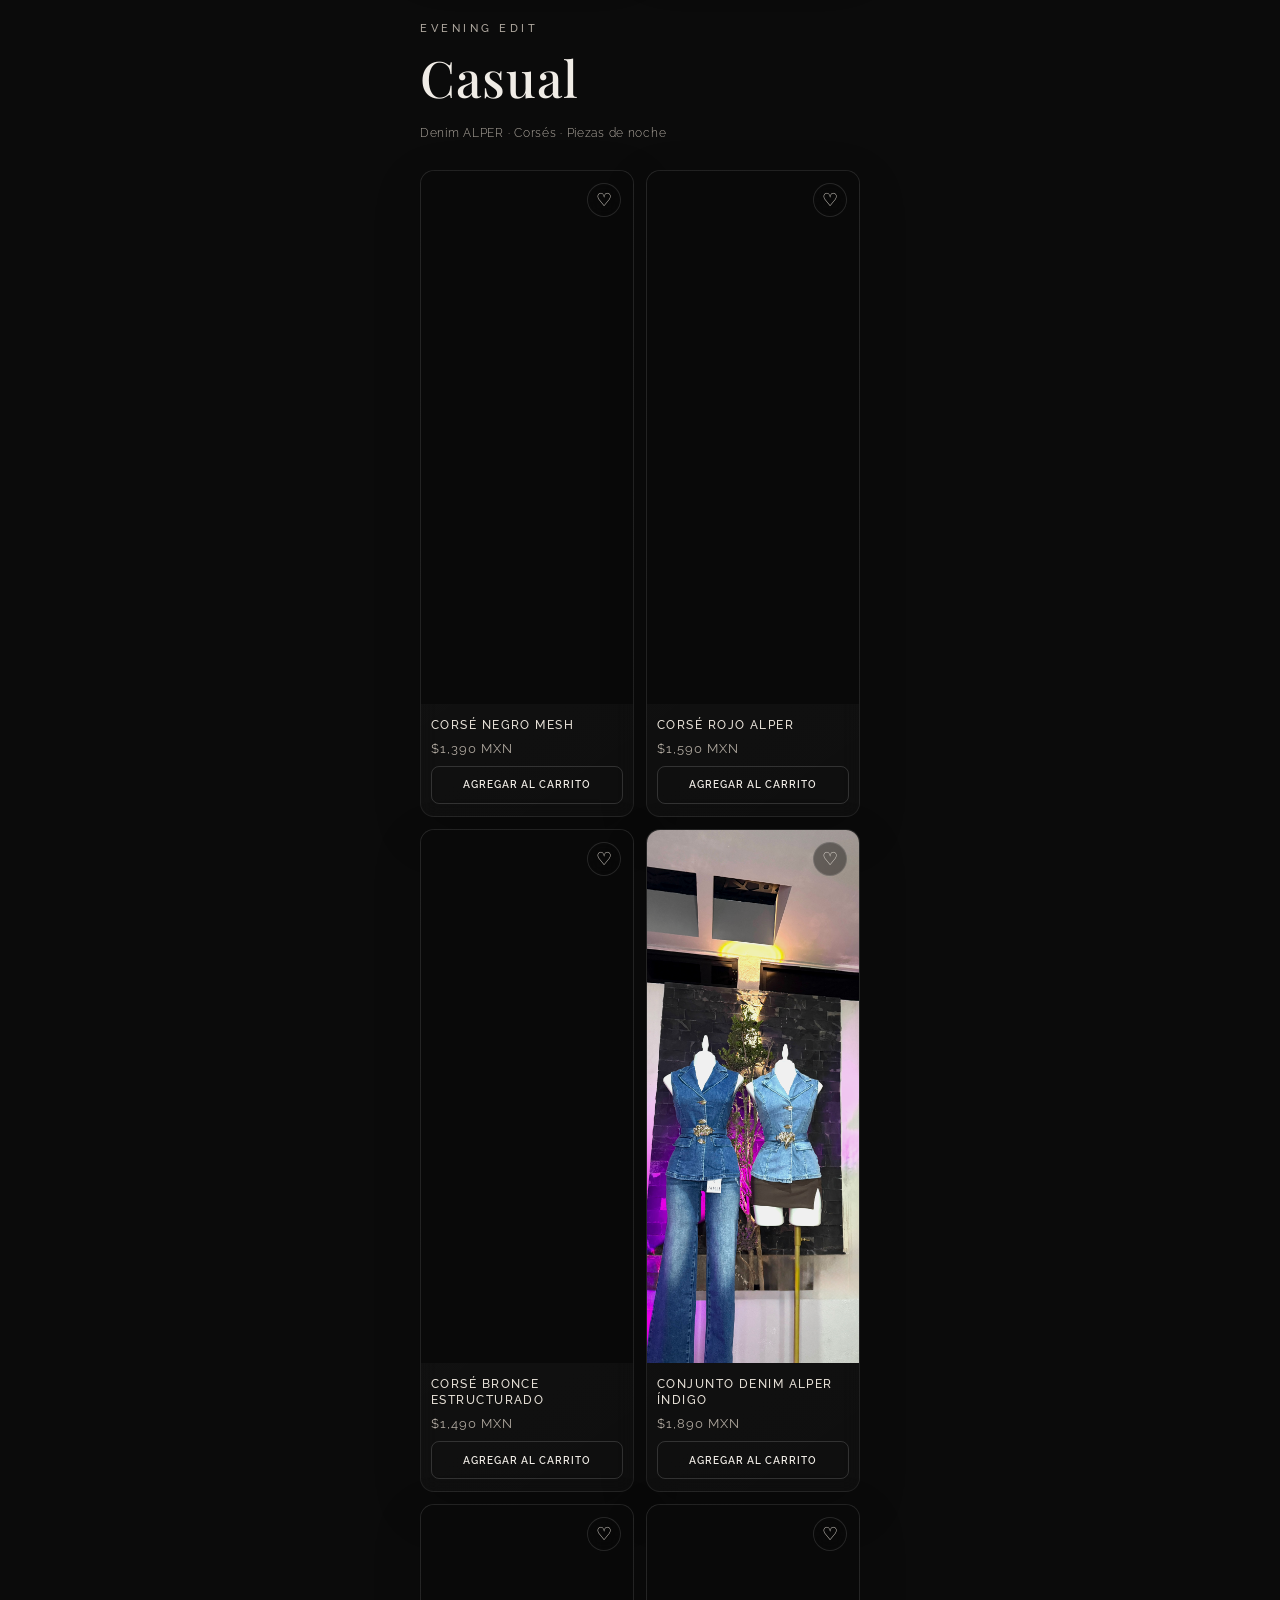
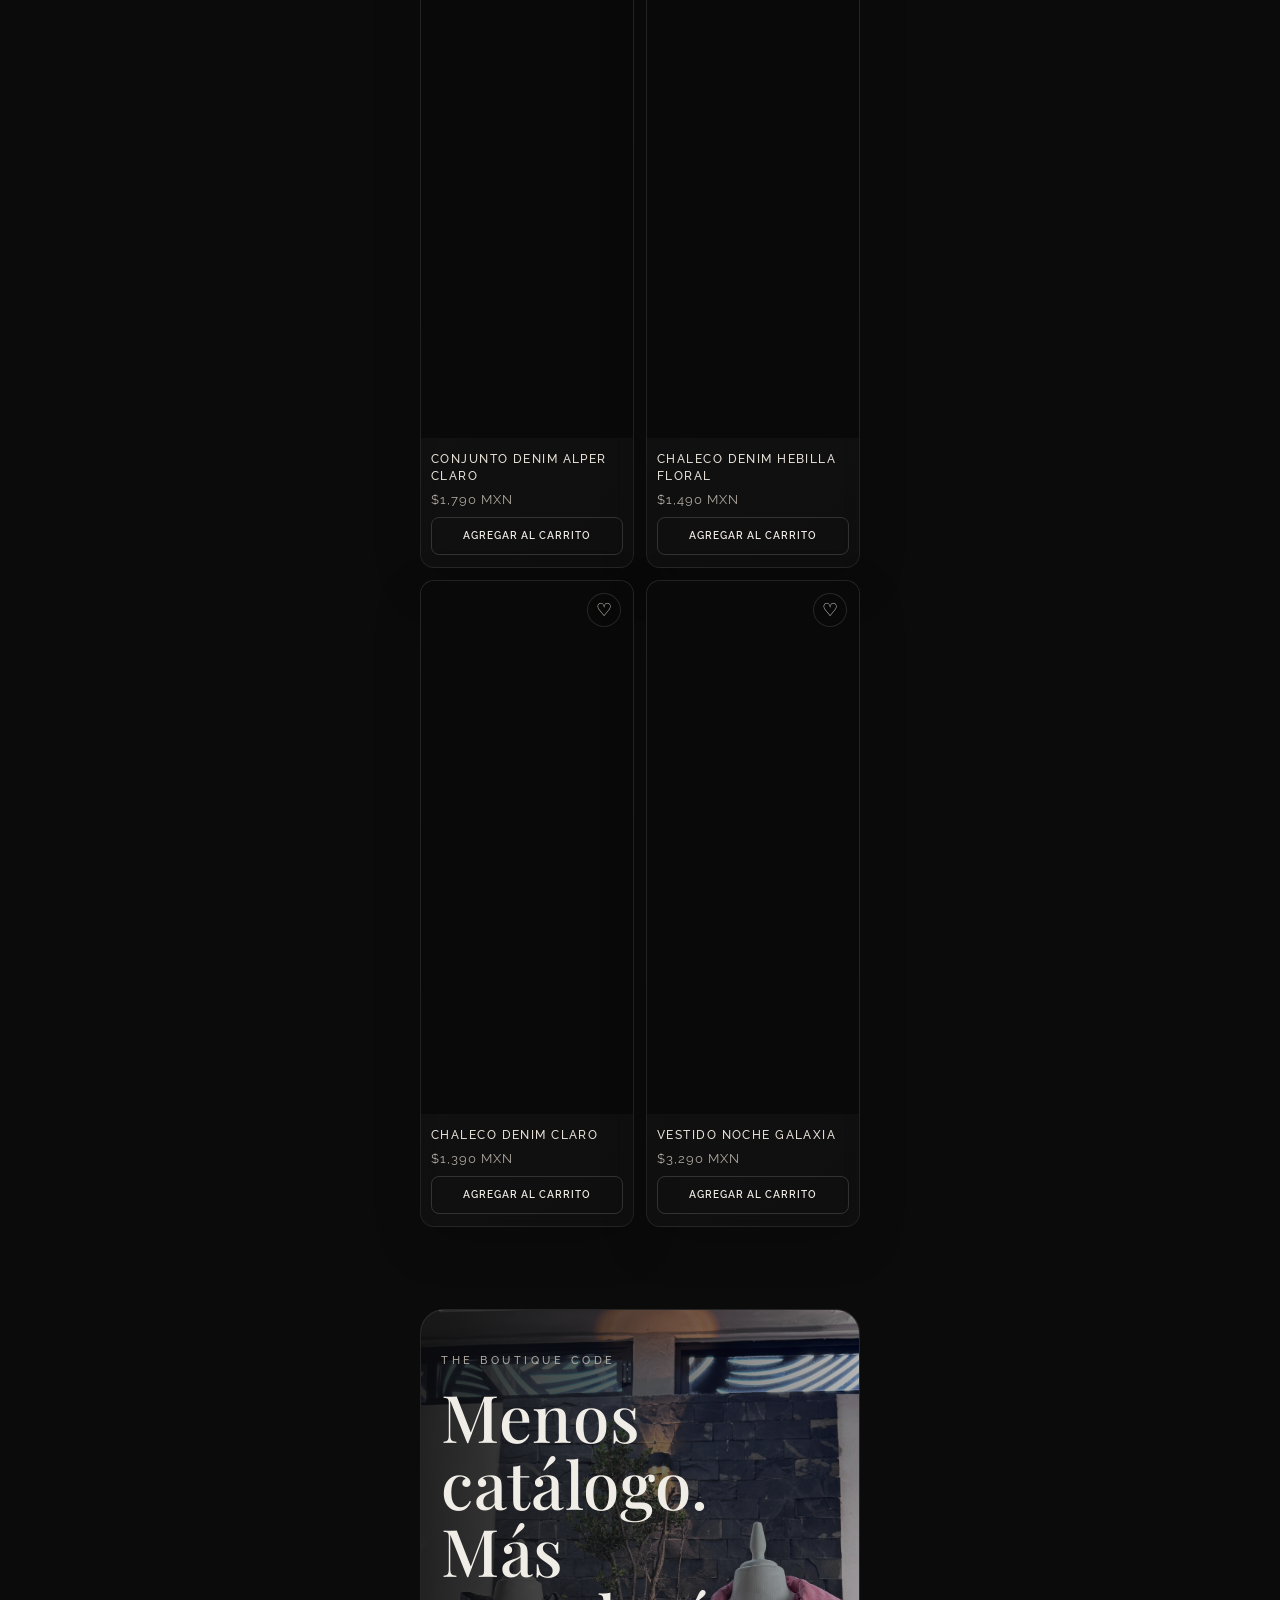
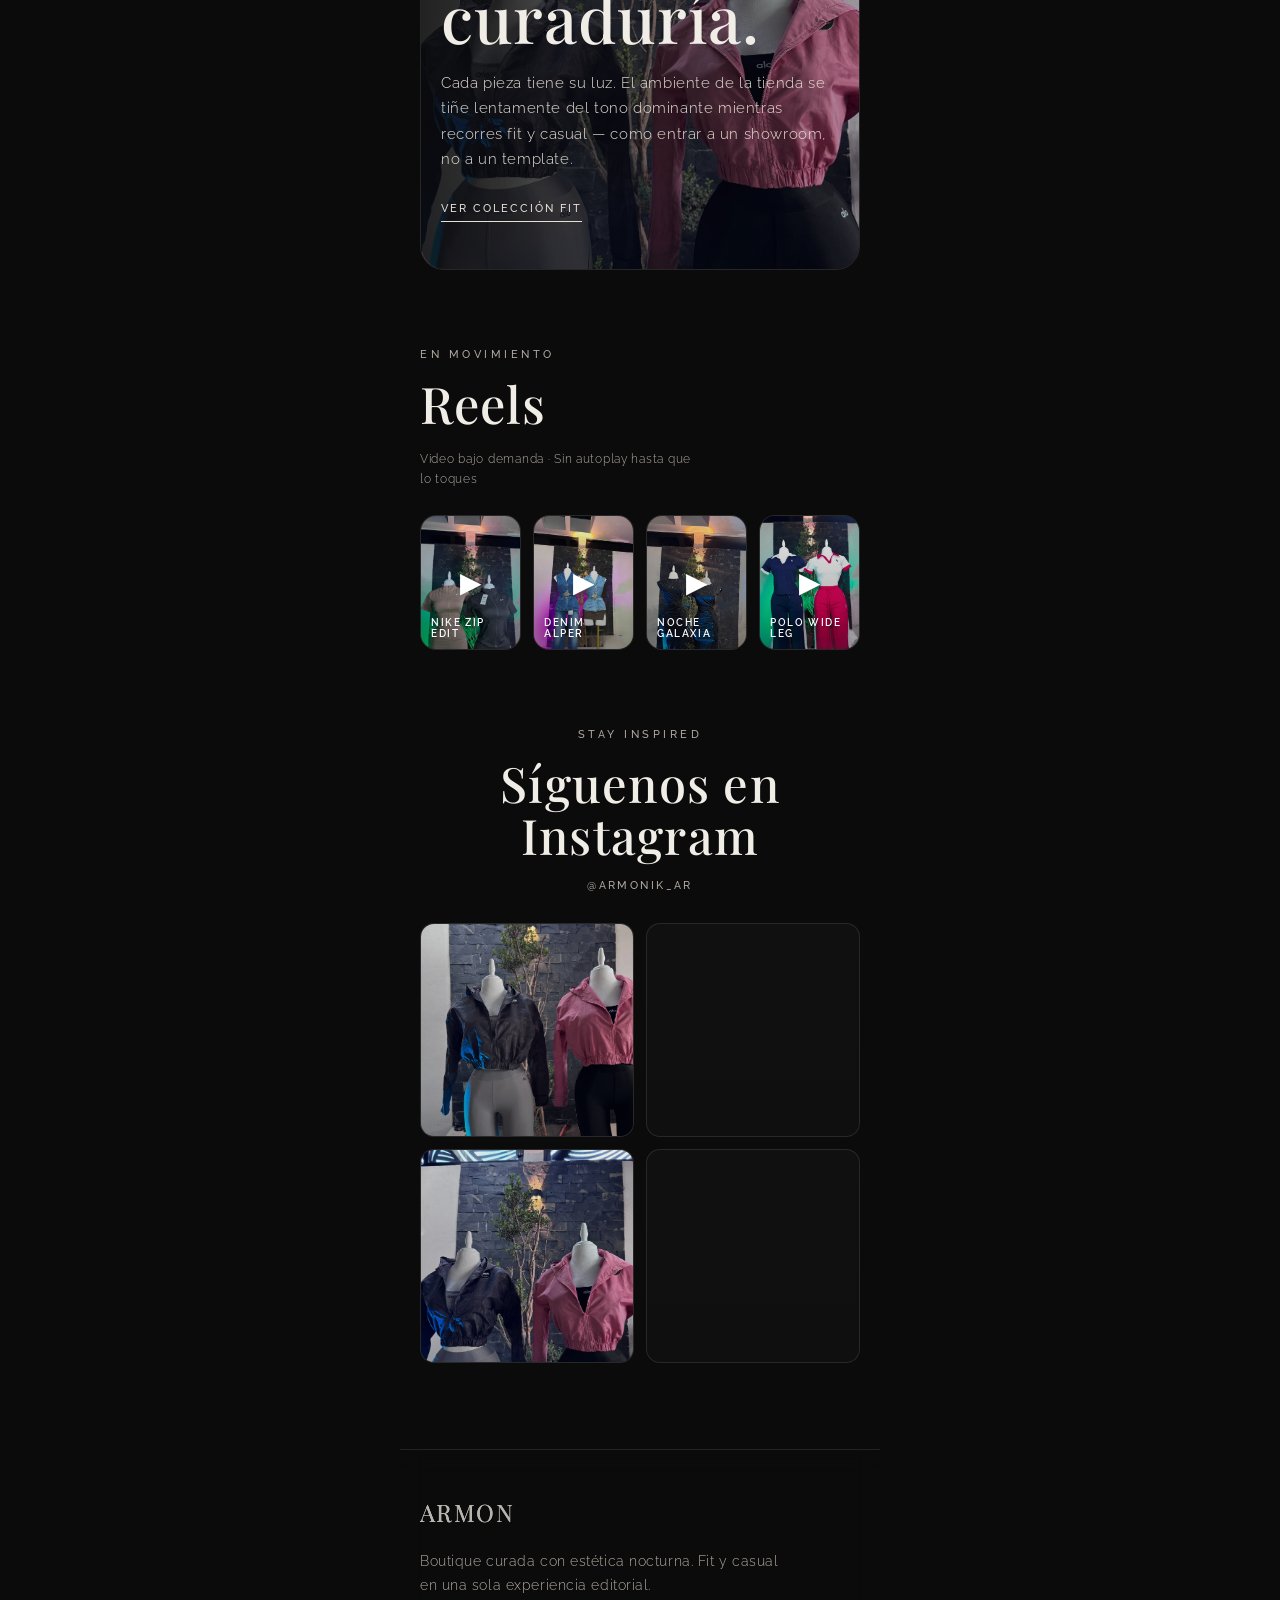
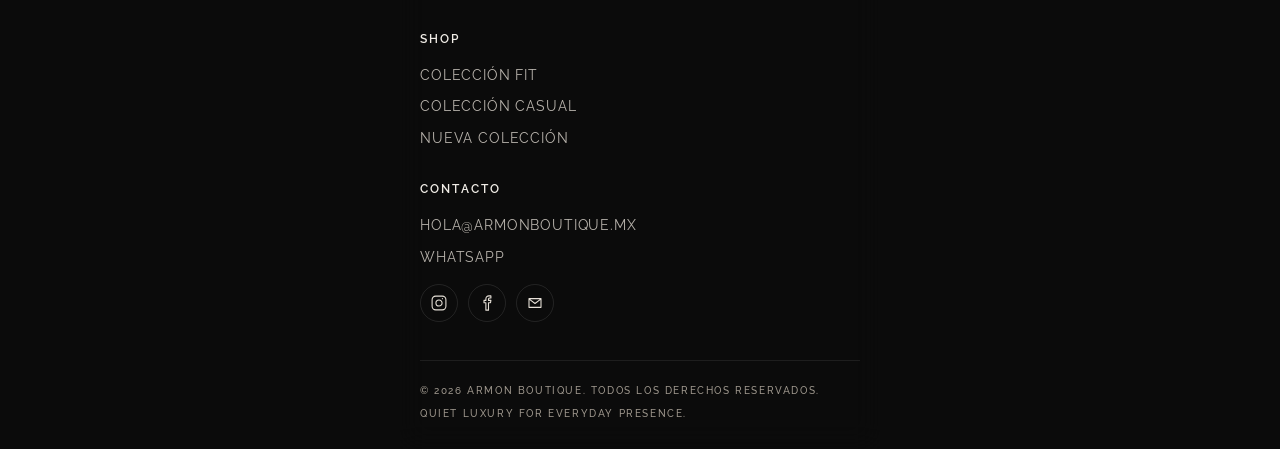
==== commit 1bba5179: "Restore original 3:4 grid, smooth scroll and per-product ambient tint - Product photos back to 3:4 c" ====
--- a/index.html
+++ b/index.html
@@ -36,7 +36,7 @@
       href="https://fonts.googleapis.com/css2?family=Playfair+Display:wght@400;500;600&family=Raleway:wght@300;400;500;600&display=swap"
       rel="stylesheet"
     />
-    <link rel="stylesheet" href="./styles.css" />
+    <link rel="stylesheet" href="./styles.css?v=27" />
   </head>
   <body>
     <div class="ambient-bg" aria-hidden="true"></div>
--- a/styles.css
+++ b/styles.css
@@ -24,7 +24,13 @@
 }
 
 html {
-  transition: --accent-color 3.2s ease;
+  transition: --accent-color 2.4s ease;
+}
+
+@media (hover: none) and (pointer: coarse) {
+  html {
+    transition: --accent-color 0.9s ease;
+  }
 }
 
 * {
@@ -608,20 +614,15 @@
   background:
     linear-gradient(145deg, rgba(255, 255, 255, 0.03), rgba(255, 255, 255, 0.01)),
     var(--panel);
-  backdrop-filter: blur(10px);
   box-shadow: 0 16px 48px rgba(0, 0, 0, 0.18);
-  content-visibility: auto;
-  contain-intrinsic-size: 280px;
   transition:
-    transform 0.35s ease,
-    border-color 0.35s ease,
-    box-shadow 0.35s ease;
+    border-color 0.25s ease,
+    box-shadow 0.25s ease;
 }
 
 .product-card:hover {
   border-color: rgba(255, 255, 255, 0.2);
   box-shadow: 0 20px 60px rgba(0, 0, 0, 0.28);
-  transform: translateY(-4px);
 }
 
 .favorite-button {
@@ -636,7 +637,6 @@
   border: 1px solid rgba(255, 255, 255, 0.12);
   border-radius: 50%;
   background: rgba(11, 11, 11, 0.42);
-  backdrop-filter: blur(10px);
 }
 
 .favorite-button svg {
@@ -660,12 +660,10 @@
   aspect-ratio: 3 / 4;
   object-fit: cover;
   background: #101010;
-  filter: saturate(90%) contrast(106%) brightness(94%);
-  transition: transform 0.7s ease;
 }
 
 .product-card:hover .product-photo {
-  transform: scale(1.03);
+  transform: none;
 }
 
 .photo-top.is-loaded {
@@ -1536,6 +1534,28 @@
 .section-pad {
   width: 100%;
   padding: 78px 20px 0;
+}
+
+@media (max-width: 720px) {
+  html {
+    transition: --accent-color 0.9s ease;
+  }
+
+  .panel-scrim {
+    backdrop-filter: none;
+  }
+
+  .product-photo {
+    filter: none;
+  }
+
+  .product-card {
+    box-shadow: 0 10px 28px rgba(0, 0, 0, 0.14);
+  }
+
+  .ambient-bg {
+    will-change: auto;
+  }
 }
 
 .section-head {
@@ -1952,6 +1972,33 @@
   cursor: pointer;
 }
 
+@media (hover: hover) and (pointer: fine) {
+  .product-card {
+    backdrop-filter: blur(10px);
+    transition:
+      transform 0.35s ease,
+      border-color 0.35s ease,
+      box-shadow 0.35s ease;
+  }
+
+  .product-card:hover {
+    transform: translateY(-4px);
+  }
+
+  .product-photo {
+    filter: saturate(90%) contrast(106%) brightness(94%);
+    transition: transform 0.7s ease;
+  }
+
+  .product-card:hover .product-photo {
+    transform: scale(1.03);
+  }
+
+  .favorite-button {
+    backdrop-filter: blur(10px);
+  }
+}
+
 .product-card:focus-visible {
   outline: 2px solid rgba(241, 238, 232, 0.45);
   outline-offset: 2px;
@@ -2009,12 +2056,10 @@
 .reel-card {
   position: relative;
   overflow: hidden;
-  aspect-ratio: 9 / 16;
+  aspect-ratio: 3 / 4;
   border: 1px solid rgba(255, 255, 255, 0.1);
   border-radius: 16px;
   background: #101010;
-  content-visibility: auto;
-  contain-intrinsic-size: 320px;
 }
 
 .reel-video {
@@ -2111,6 +2156,7 @@
 .product-detail-media img {
   display: block;
   width: 100%;
+  max-height: min(68vh, 520px);
   aspect-ratio: 3 / 4;
   object-fit: cover;
   background: #101010;
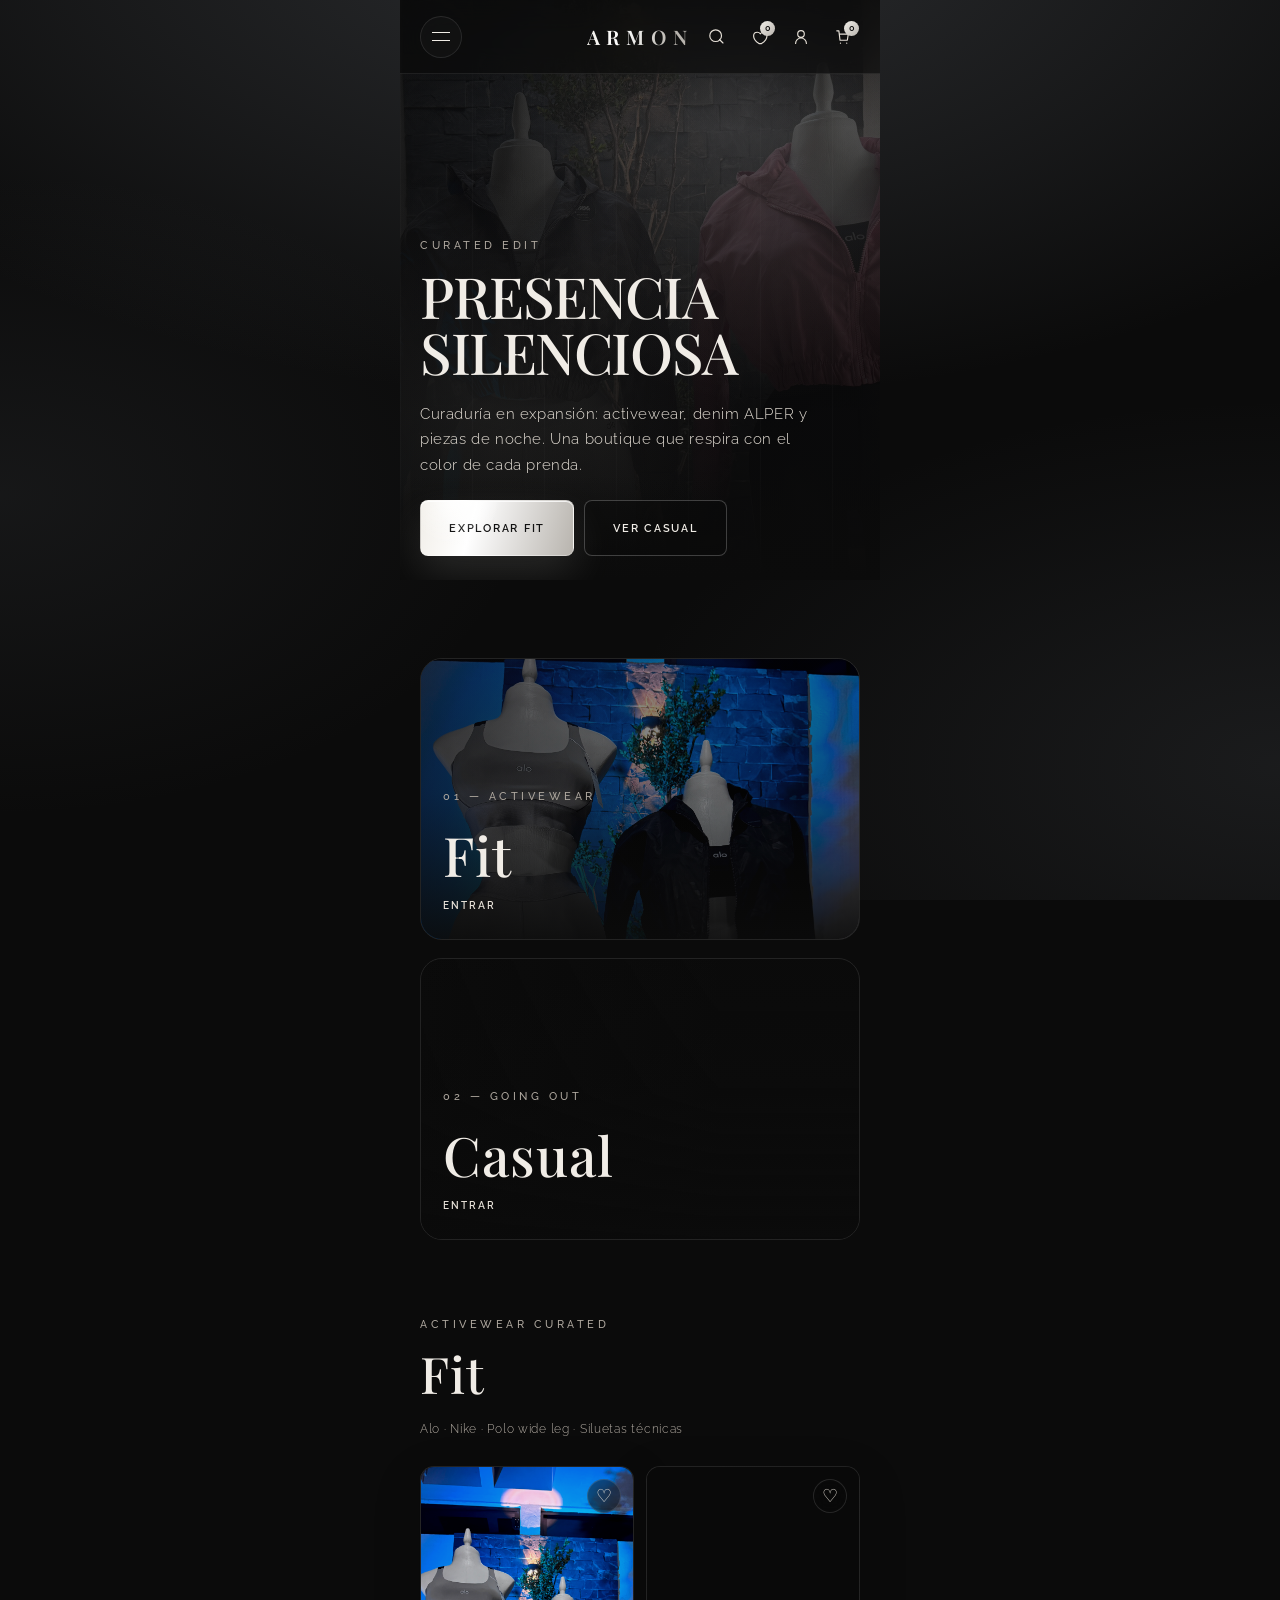
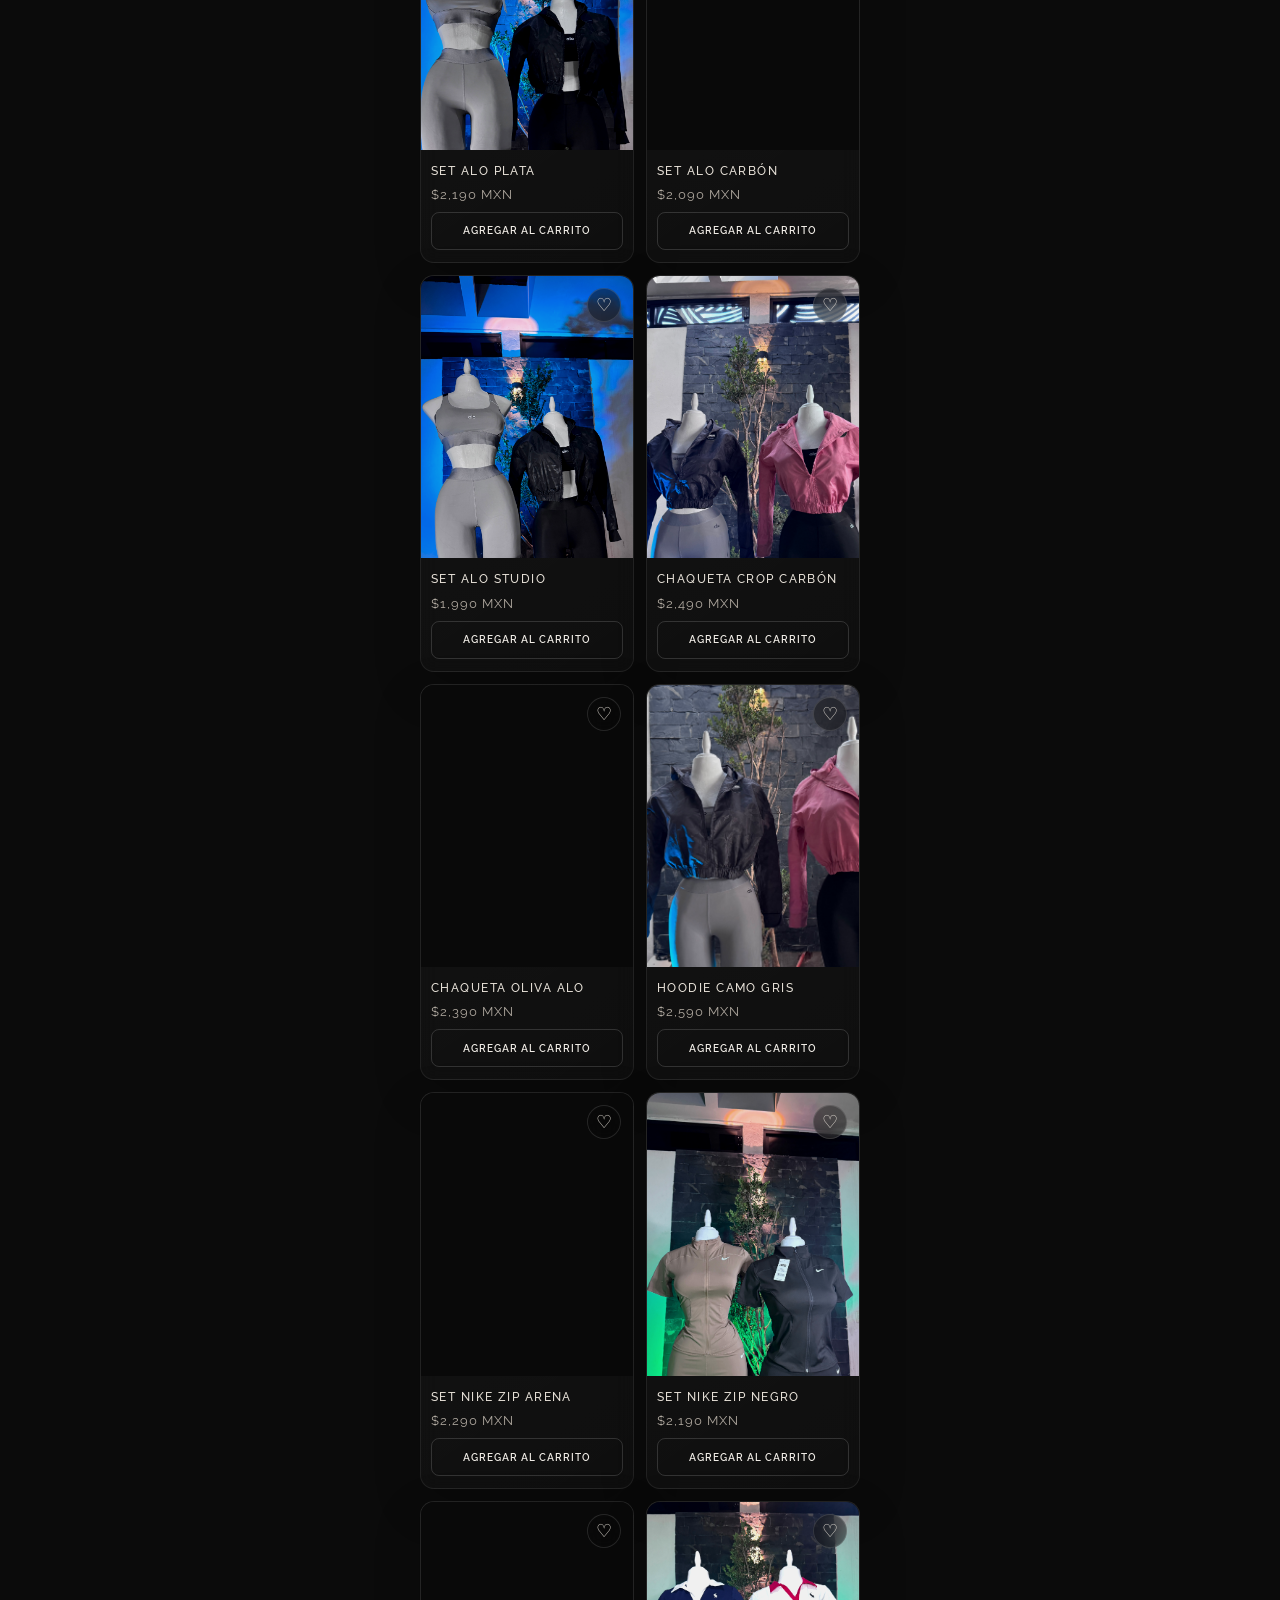
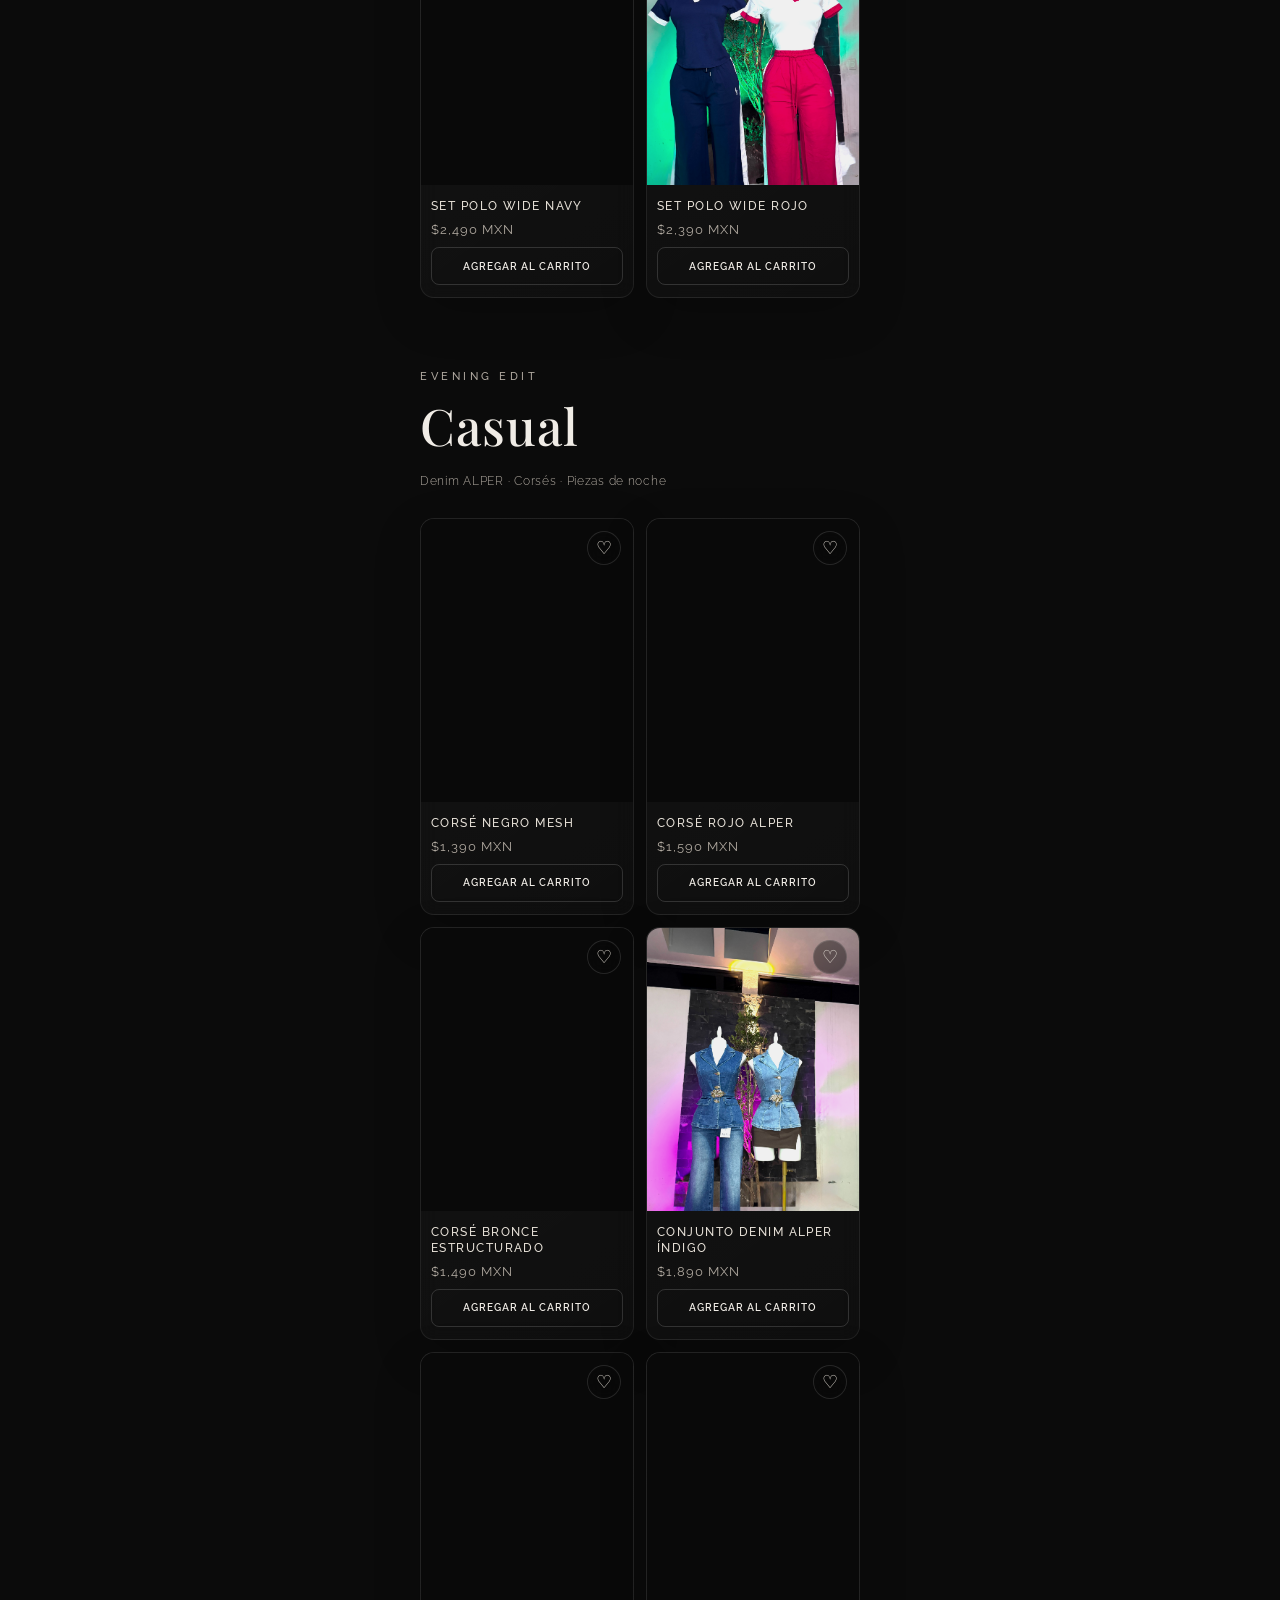
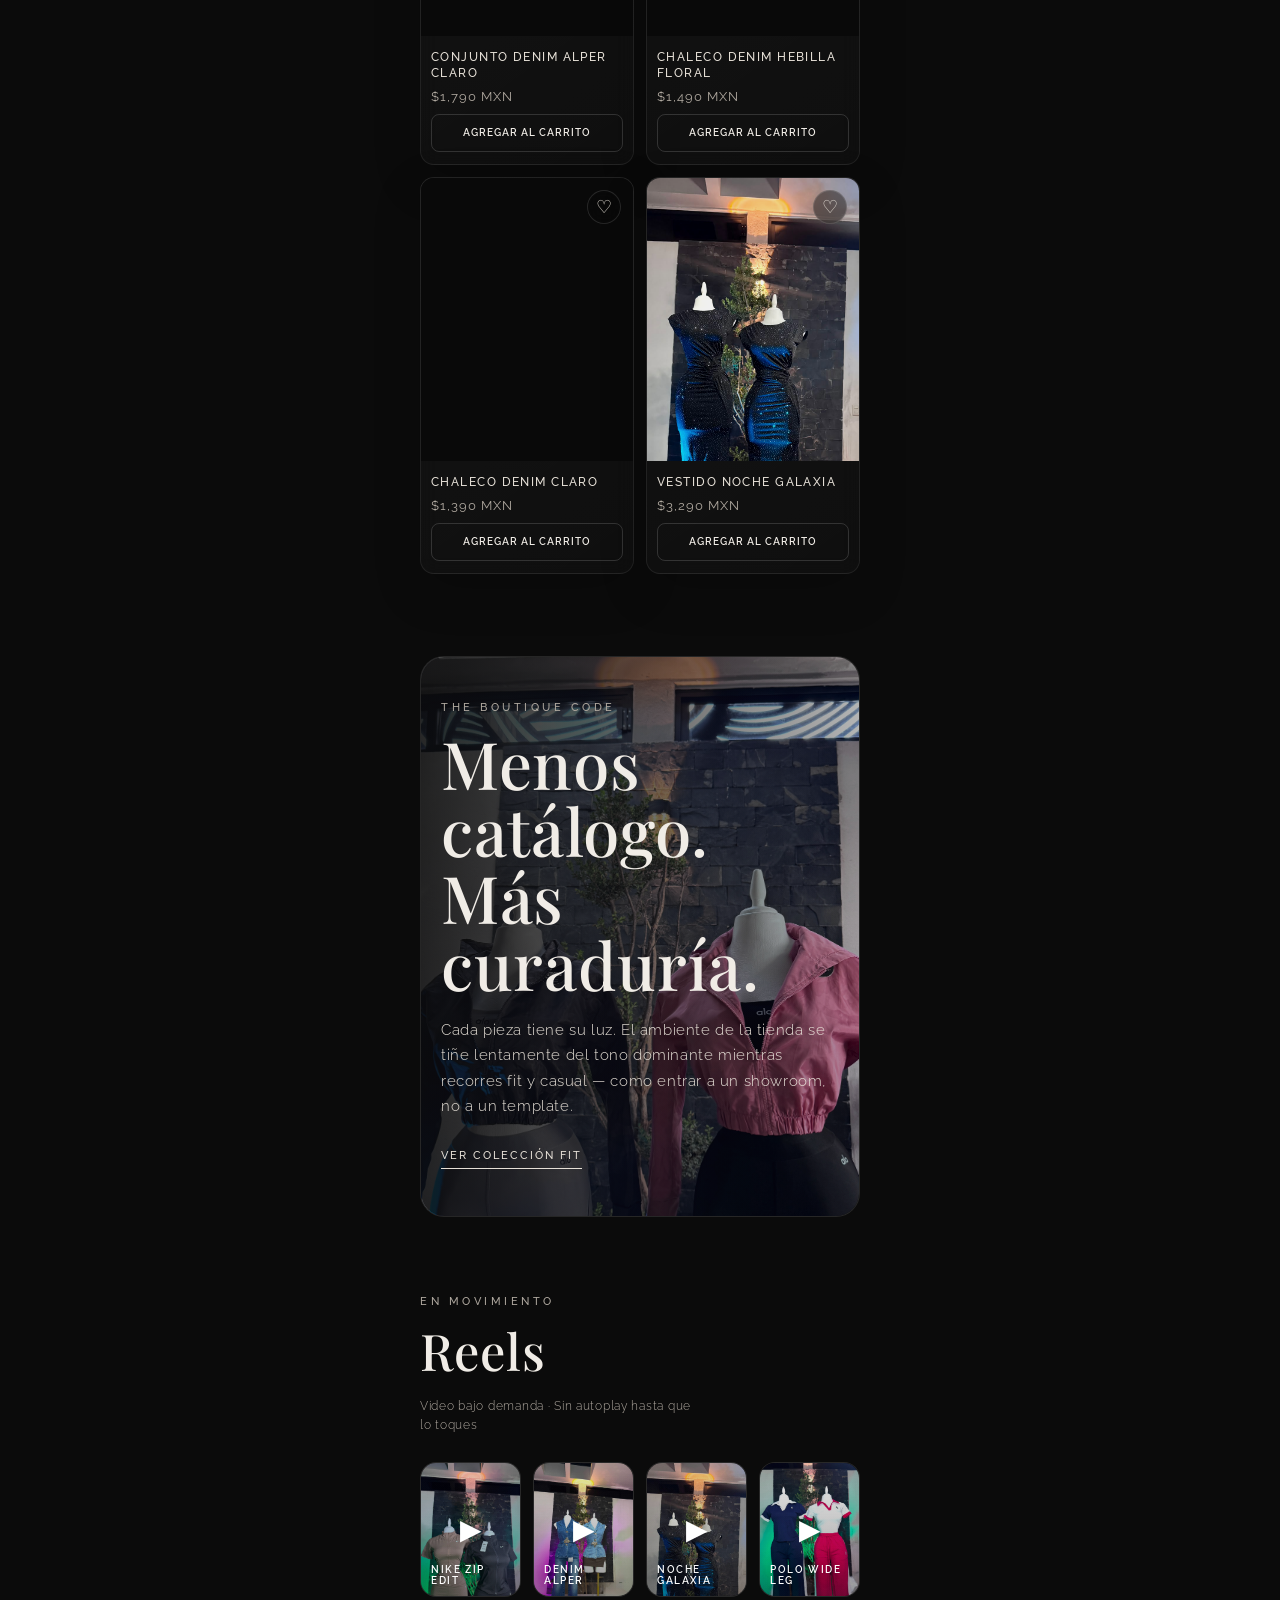
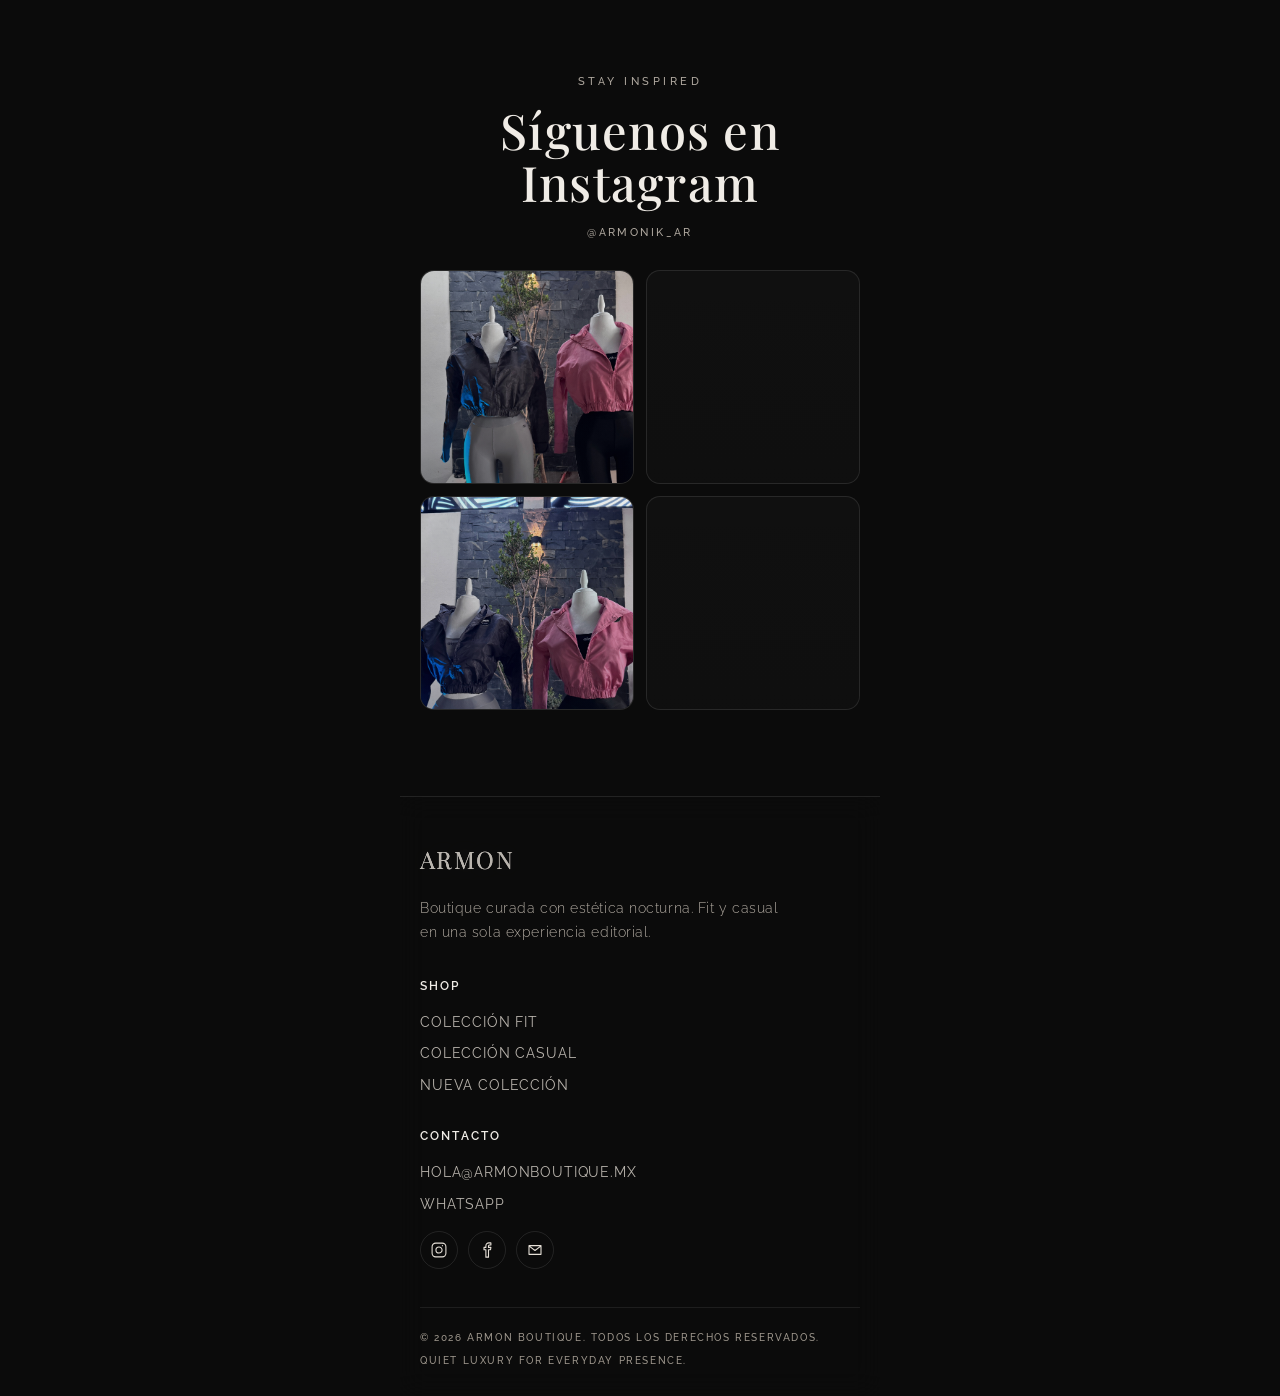
==== commit d0df8e9b: "Lock product grid to original 3:4 layout with media wrapper - Wrap photos in .product-media (fixed 3" ====
--- a/index.html
+++ b/index.html
@@ -36,7 +36,7 @@
       href="https://fonts.googleapis.com/css2?family=Playfair+Display:wght@400;500;600&family=Raleway:wght@300;400;500;600&display=swap"
       rel="stylesheet"
     />
-    <link rel="stylesheet" href="./styles.css?v=27" />
+    <link rel="stylesheet" href="./styles.css?v=28" />
   </head>
   <body>
     <div class="ambient-bg" aria-hidden="true"></div>
@@ -379,7 +379,7 @@
 
     <div class="cart-toast" role="status" aria-live="polite">Producto agregado al carrito</div>
 
-    <script src="./products-data.js" defer></script>
-    <script src="./script.js" defer></script>
+    <script src="./products-data.js?v=28" defer></script>
+    <script src="./script.js?v=28" defer></script>
   </body>
 </html>
--- a/styles.css
+++ b/styles.css
@@ -614,15 +614,25 @@
   background:
     linear-gradient(145deg, rgba(255, 255, 255, 0.03), rgba(255, 255, 255, 0.01)),
     var(--panel);
+  backdrop-filter: blur(10px);
   box-shadow: 0 16px 48px rgba(0, 0, 0, 0.18);
   transition:
-    border-color 0.25s ease,
-    box-shadow 0.25s ease;
+    transform 0.35s ease,
+    border-color 0.35s ease,
+    box-shadow 0.35s ease;
 }
 
 .product-card:hover {
   border-color: rgba(255, 255, 255, 0.2);
   box-shadow: 0 20px 60px rgba(0, 0, 0, 0.28);
+  transform: translateY(-4px);
+}
+
+.product-media {
+  position: relative;
+  aspect-ratio: 3 / 4;
+  overflow: hidden;
+  background: #101010;
 }
 
 .favorite-button {
@@ -637,6 +647,7 @@
   border: 1px solid rgba(255, 255, 255, 0.12);
   border-radius: 50%;
   background: rgba(11, 11, 11, 0.42);
+  backdrop-filter: blur(10px);
 }
 
 .favorite-button svg {
@@ -657,13 +668,16 @@
 .product-photo {
   display: block;
   width: 100%;
-  aspect-ratio: 3 / 4;
+  height: 100%;
   object-fit: cover;
+  object-position: center center;
   background: #101010;
+  filter: saturate(90%) contrast(106%) brightness(94%);
+  transition: transform 0.7s ease;
 }
 
 .product-card:hover .product-photo {
-  transform: none;
+  transform: scale(1.03);
 }
 
 .photo-top.is-loaded {
@@ -739,6 +753,7 @@
   font-weight: 500;
   letter-spacing: 0.12em;
   line-height: 1.35;
+  text-transform: uppercase;
 }
 
 .product-price {
@@ -1545,12 +1560,27 @@
     backdrop-filter: none;
   }
 
+  .product-card {
+    backdrop-filter: none;
+    box-shadow: 0 10px 28px rgba(0, 0, 0, 0.14);
+    transform: none !important;
+  }
+
+  .product-card:hover {
+    transform: none;
+  }
+
   .product-photo {
     filter: none;
-  }
-
-  .product-card {
-    box-shadow: 0 10px 28px rgba(0, 0, 0, 0.14);
+    transition: none;
+  }
+
+  .product-card:hover .product-photo {
+    transform: none;
+  }
+
+  .favorite-button {
+    backdrop-filter: none;
   }
 
   .ambient-bg {
@@ -1973,21 +2003,8 @@
 }
 
 @media (hover: hover) and (pointer: fine) {
-  .product-card {
-    backdrop-filter: blur(10px);
-    transition:
-      transform 0.35s ease,
-      border-color 0.35s ease,
-      box-shadow 0.35s ease;
-  }
-
   .product-card:hover {
     transform: translateY(-4px);
-  }
-
-  .product-photo {
-    filter: saturate(90%) contrast(106%) brightness(94%);
-    transition: transform 0.7s ease;
   }
 
   .product-card:hover .product-photo {
